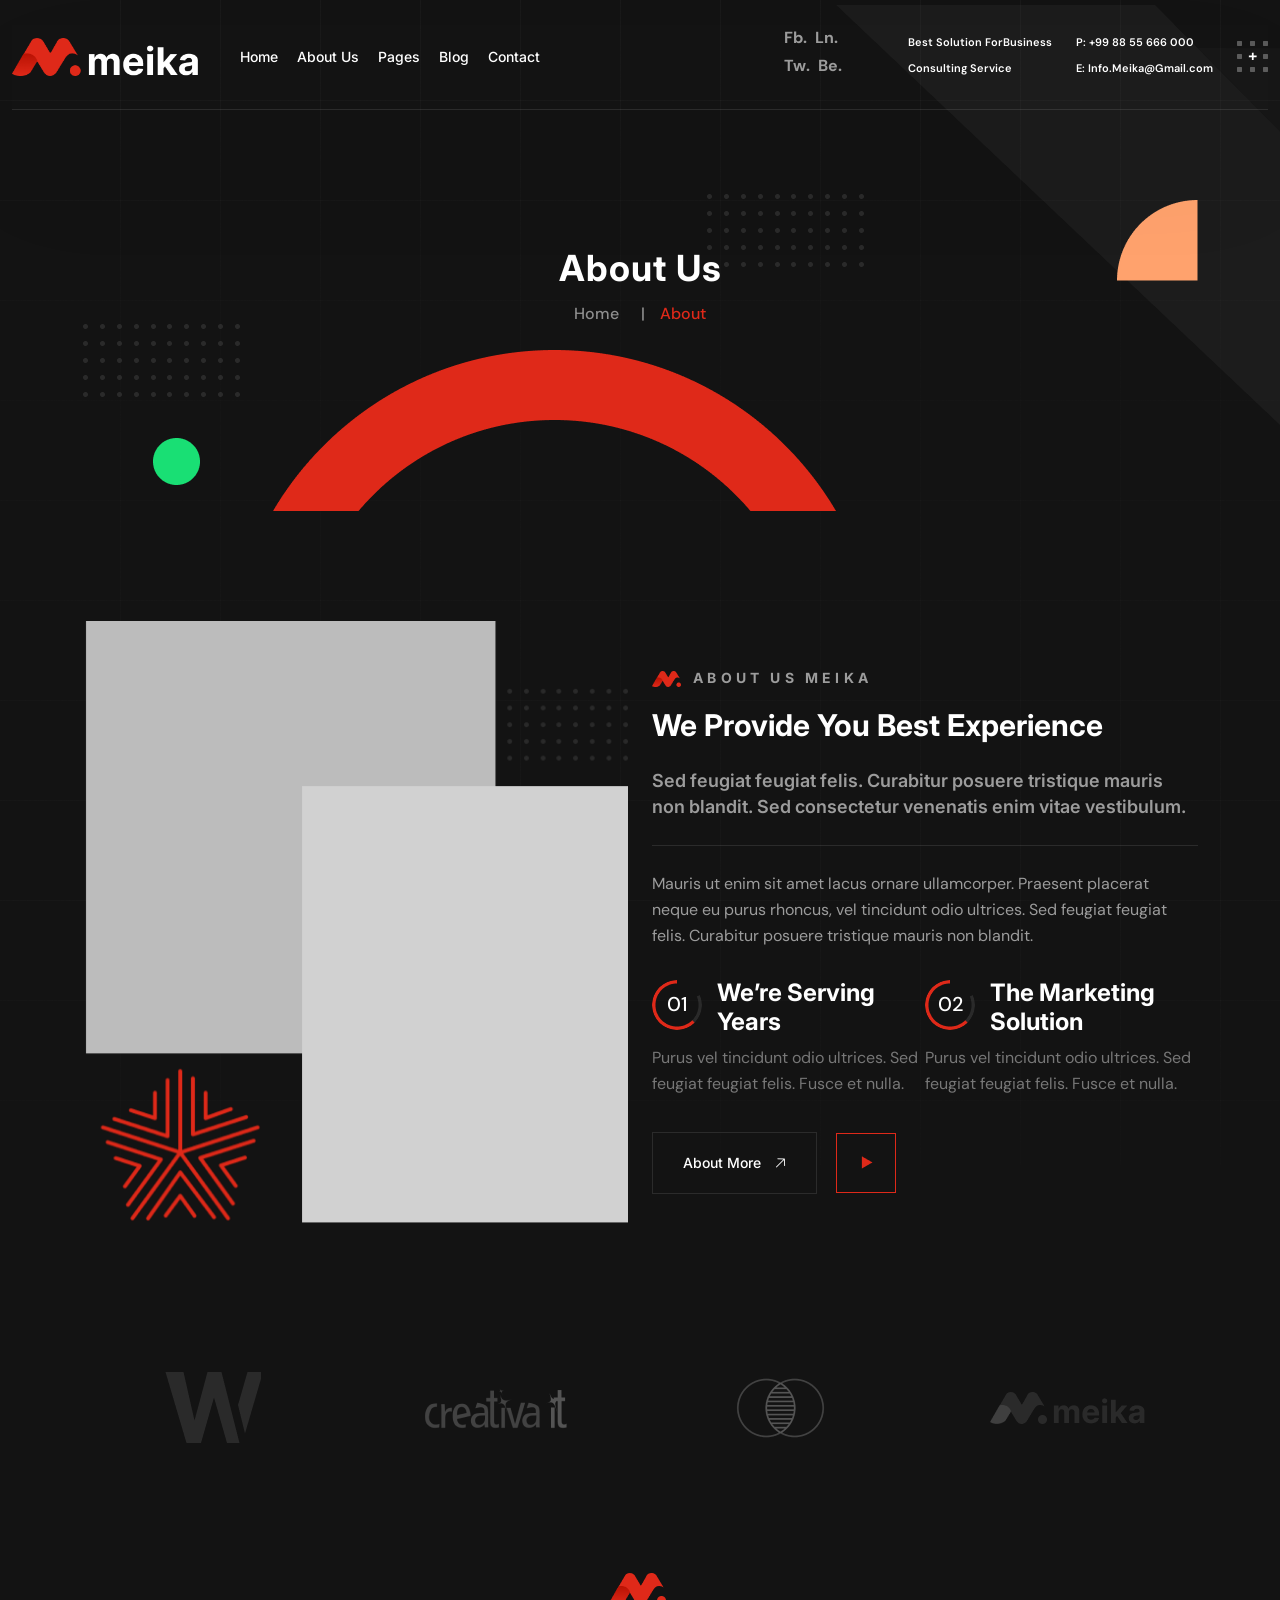
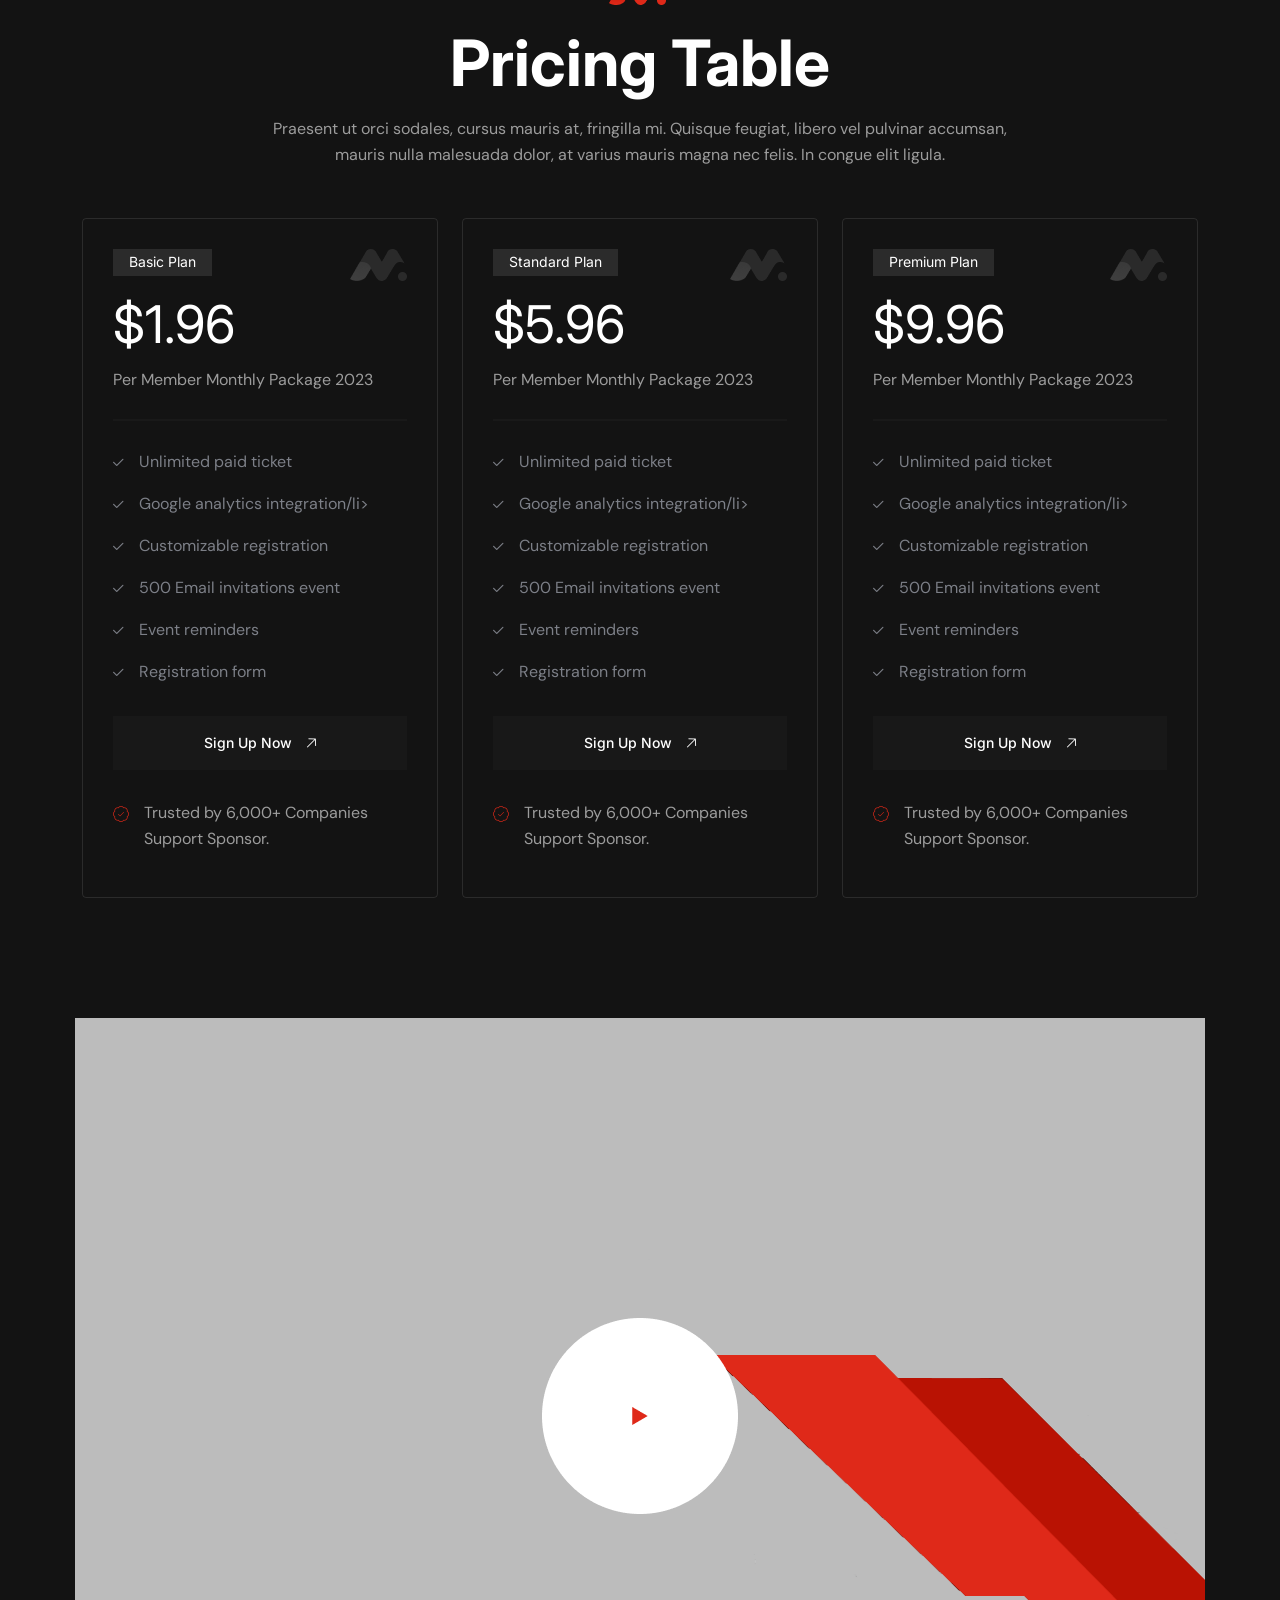
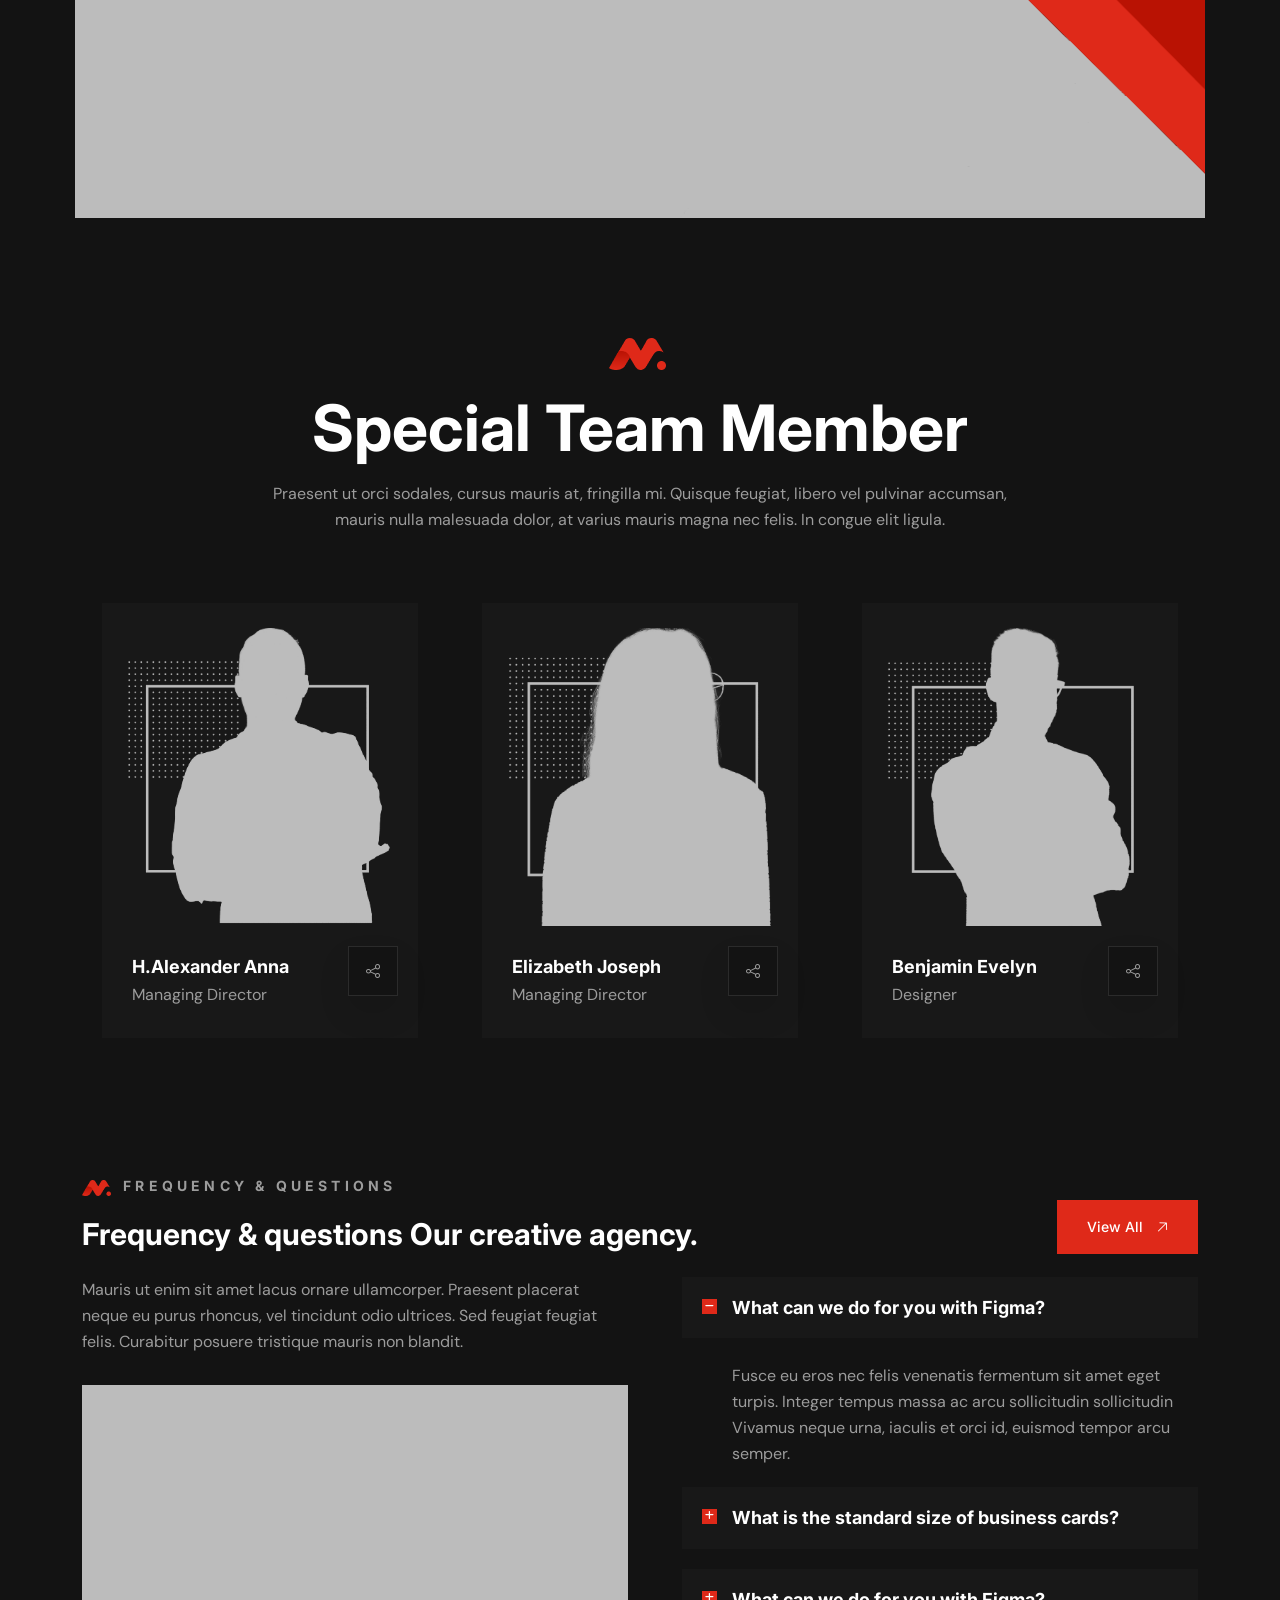
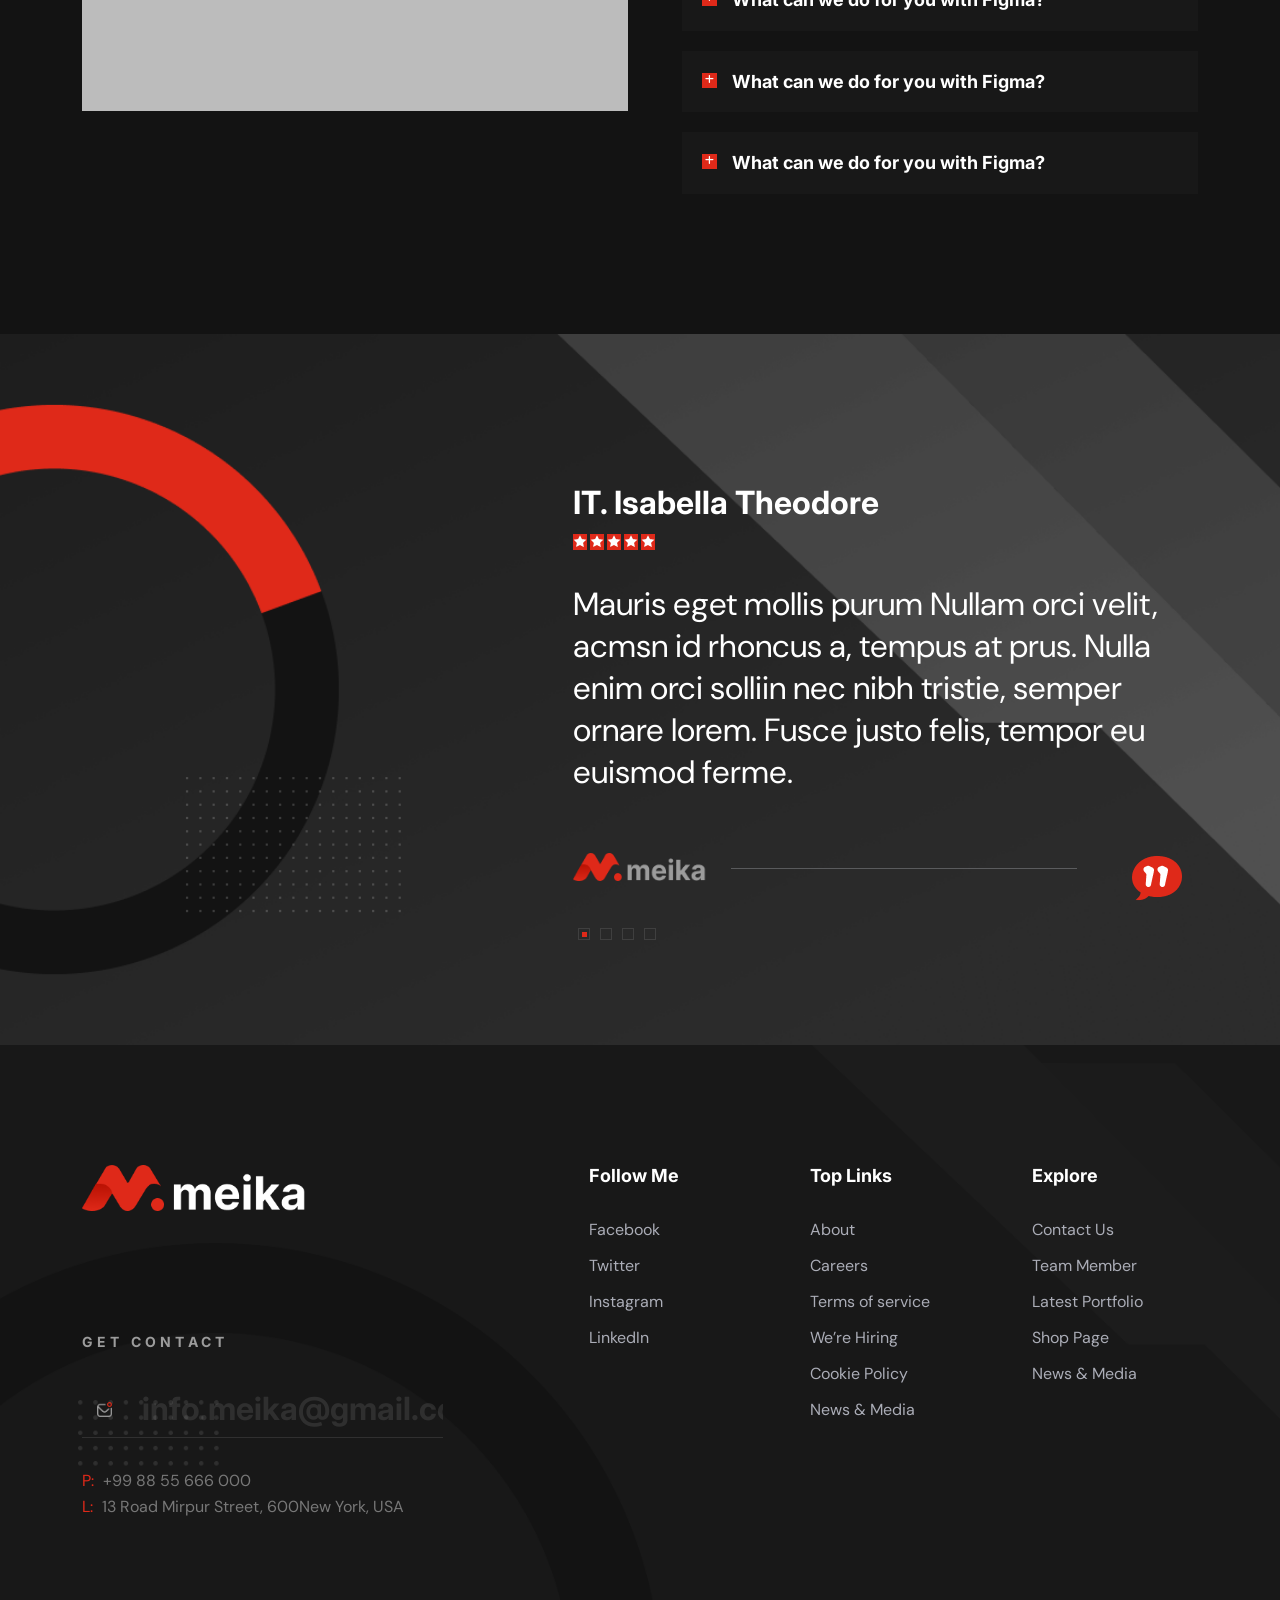
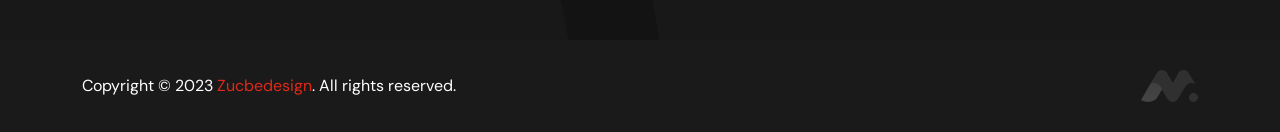
==== about.html @ 5051c444 "first commit" ====
<!doctype html>
<html class="no-js" lang="zxx">
    <head>
        <meta charset="utf-8">
        <meta http-equiv="x-ua-compatible" content="ie=edge">
        <title>Meika - Creative Agency HTML Template </title>
        <meta name="description" content="">
        <meta name="viewport" content="width=device-width, initial-scale=1">
		<link rel="shortcut icon" type="image/x-icon" href="img/favicon.ico">
        <!-- Place favicon.ico in the root directory -->

		<!-- CSS here -->
        <link rel="stylesheet" href="css/bootstrap.min.css">
        <link rel="stylesheet" href="css/animate.min.css">
        <link rel="stylesheet" href="css/magnific-popup.css">
        <link rel="stylesheet" href="fontawesome/css/all.min.css">
        
        <link rel="stylesheet" href="css/dripicons.css">
        <link rel="stylesheet" href="css/slick.css">
        <link rel="stylesheet" href="css/meanmenu.css">
        <link rel="stylesheet" href="css/default.css">
        <link rel="stylesheet" href="css/style.css">
        <link rel="stylesheet" href="css/responsive.css">
    </head>
    <body class="dark">
       <!-- header -->
        <header class="header-area header">  
			  <div id="header-sticky" class="menu-area pl-100 pr-100">
                <div class="container-fluid">
                    <div class="second-menu">
                        <div class="row align-items-center">
                             <div class="col-xl-2 col-lg-2">
                                <div class="logo">
                                    <a href="index.html"><img src="img/logo/logo.png" alt="logo"></a>
                                </div>
                            </div>
                           <div class="col-xl-4 col-lg-4 col-md-6">
                              
                                <div class="main-menu">
                                    <nav id="mobile-menu">
                                          <ul>
                                            <li class="has-sub">
                                                <a href="index.html">Home</a>
                                                <ul>													
													<li><a href="index.html">Home Page 01</a></li>
													<li><a href="index-2.html">Home Page 02</a></li>													
													<li><a href="index-3.html">Home Page 03</a></li>													
												</ul>
                                            </li>
                                            <li><a href="about.html">About Us</a></li>   
                                            <li class="has-sub"><a href="#">Pages</a>
												<ul>     
                                                    <li><a href="service.html">Services</a></li>
                                                    <li> <a href="single-service.html">Services Details</a></li>
                                                     <li><a href="projects.html">Project</a></li>
                                                    <li><a href="team.html">Our Team</a></li>
                                                    <li><a href="team-single.html">Team Details</a></li>  
                                                    <li><a href="pricing.html">Pricing</a></li>
                                                      <li><a href="faq.html">Faq</a></li>
                                                    <li><a href="shop.html">Shop</a></li>
                                                    <li><a href="shop-details.html">Shop Details</a></li>                                                   
                                                  </ul>
											</li>
                                            <li class="has-sub"> 
                                                <a href="blog.html">Blog</a>
                                                <ul>
                                                    <li><a href="blog.html">Blog</a></li>
                                                    <li><a href="blog-details.html">Blog Details</a></li>
                                                </ul>
                                            </li>


                                            <li><a href="contact.html">Contact</a></li>                                               
                                        </ul>
                                    </nav>
                                </div>
                            </div>   
                             <div class="col-xl-6 col-lg-6 text-right d-none d-lg-block text-right text-xl-right">
                                 <div class="header-cta">
                                    <ul>
                                       <li>
                                          <div class="call-box">
                                              <div class="sc">
                                                 <a href="#">Fb.</a>
                                                 <a href="#">Ln.</a><br>
                                                 <a href="#">Tw.</a>
                                                 <a href="#">Be.</a>
                                              </div>                                            
                                          </div>
                                       </li>
                                       <li>
                                          <div class="call-box">                                            
                                             <div class="text">
                                               Best Solution ForBusiness<br> Consulting Service                           
                                             </div>
                                          </div>
                                       </li>
                                        <li>
                                          <div class="call-box">                                            
                                             <div class="text">
                                             P: +99 88 55 666 000<br> E: Info.Meika@Gmail.com             
                                             </div>
                                          </div>
                                       </li>
                                        <li>
                                            <div class="call-box">                          
                                            <a href="#" class="menu-tigger"><img src="img/bg/toggle-menu.png" alt="logo"></a>
                                            </div>
                                        </li>
                                      
                                    </ul>
                                 </div>                              
                            </div>
                            
                                <div class="col-12">
                                    <div class="mobile-menu"></div>
                                </div>
                        </div>                   
                        </div>                   
                </div>
            </div>
        </header>
        <!-- header-end -->
       <!-- offcanvas-area -->
          <div class="offcanvas-menu">
             <span class="menu-close"><i class="fas fa-times"></i></span>
             <form role="search" method="get" id="searchform"   class="searchform" action="http://wordpress.zcube.in/xconsulta/">
                <input type="text" name="s" id="search" placeholder="Search"/>
                <button><i class="fa fa-search"></i></button>
             </form>
             <div id="cssmenu3" class="menu-one-page-menu-container">
                <ul  class="menu">
                   <li class="menu-item menu-item-type-custom menu-item-object-custom"><a href="index.html">Home</a></li>
                   <li class="menu-item menu-item-type-custom menu-item-object-custom"><a href="about.html">About Us</a></li>
                   <li class="menu-item menu-item-type-custom menu-item-object-custom"><a href="courses.html">Courses</a></li>
                   <li class="menu-item menu-item-type-custom menu-item-object-custom"><a href="pricing.html">Pricing </a></li>
                   <li class="menu-item menu-item-type-custom menu-item-object-custom"><a href="team.html">Teacher</a></li>
                   <li class="menu-item menu-item-type-custom menu-item-object-custom"><a href="projects.html">Gallery</a></li>
                   <li class="menu-item menu-item-type-custom menu-item-object-custom"><a href="blog.html">Blog</a></li>
                   <li class="menu-item menu-item-type-custom menu-item-object-custom"><a href="contact.html">Contact</a></li>
                </ul>
             </div>
             <div id="cssmenu2" class="menu-one-page-menu-container">
                <ul id="menu-one-page-menu-12" class="menu">
                   <li class="menu-item menu-item-type-custom menu-item-object-custom"><a href="#home"><span>+8 12 3456897</span></a></li>
                   <li class="menu-item menu-item-type-custom menu-item-object-custom"><a href="#howitwork"><span>info@example.com</span></a></li>
                </ul>
             </div>
          </div>
          <div class="offcanvas-overly"></div>
          <!-- offcanvas-end -->
      
        <!-- main-area -->
        <main>
            
            <!-- breadcrumb-area -->
            <section class="breadcrumb-area d-flex align-items-center" style="background-image:url(img/bg/bdrc-bg.png);">                 
                <div class="container">
                    <div class="row align-items-center">
                        <div class="col-xl-12 col-lg-12">
                            <div class="breadcrumb-wrap text-center">
                                <div class="breadcrumb-title">
                                    <h2>About Us</h2>    
                                    <div class="breadcrumb-wrap">
                              
                                <nav aria-label="breadcrumb">
                                    <ol class="breadcrumb">
                                        <li class="breadcrumb-item"><a href="index.html">Home</a></li>
                                        <li class="breadcrumb-item active" aria-current="page">About</li>
                                    </ol>
                                </nav>
                            </div>
                                </div>
                            </div>
                        </div>
                        
                    </div>
                </div>
            </section>
            <!-- breadcrumb-area-end -->
             <!-- about-area -->
            <section id="about" class="about-area about-p pt-120 pb-120 p-relative fix">
                <div class="container">
                    <div class="row justify-content-center align-items-center">
                        <div class="col-lg-6 col-md-12 col-sm-12">
                            <div class="s-about-img p-relative  wow fadeInLeft animated" data-animation="fadeInLeft" data-delay=".4s">
                                <img src="img/features/about_img_02.png" alt="img">                               
                            </div>
                          
                        </div>
                        <div class="col-lg-6 col-md-12 col-sm-12">
                            <div class="about-content s-about-content wow fadeInRight  animated" data-animation="fadeInRight" data-delay=".4s">
                                <div class="about-title second-title pb-25">  
                                    <h5><span class="line"> <img src="img/features/sublogo.png" alt="circle_right"></span> About Us Meika</h5>
                                    <h2>We Provide You Best Experience</h2>                                   
                                </div>
                                    <p class="pline">Sed feugiat feugiat felis. Curabitur posuere tristique mauris non blandit. Sed consectetur venenatis enim vitae vestibulum.</p>
                                    <p>Mauris ut enim sit amet lacus ornare ullamcorper. Praesent placerat neque eu purus rhoncus, vel tincidunt odio ultrices. Sed feugiat feugiat felis. Curabitur posuere tristique mauris non blandit.</p>
                                   <div class="about-content2">
                                    <div class="row">
                                    <div class="col-md-12">
                                     <ul class="green2">                                              
                                        <li>
                                            <div class="abcontent">
                                                <div class="ano"><span>01</span></div> 
                                            <div class="text"><h3>We’re Serving <br>Years</h3> </div>
                                            </div>
                                            <p>Purus vel tincidunt odio ultrices. Sed feugiat feugiat felis. Fusce et nulla.</p>
                                         </li>
                                        <li>
                                            <div class="abcontent">
                                                <div class="ano"><span>02</span></div> 
                                                <div class="text"><h3>The Marketing <br>Solution</h3></div>
                                            </div>
                                              <p>Purus vel tincidunt odio ultrices. Sed feugiat feugiat felis. Fusce et nulla.</p>
                                         </li>                                                
                                     </ul>
                                    </div>
                                    </div>
                                </div>
                                    <div class="row align-items-center mt-20">
                                    <div class="col-lg-12"> 
                                        <div class="slider-btn">                                          
                                            <a href="#" class="btn ss-btn mr-15" data-animation="fadeInRight" data-delay=".8s">About More <i class="fa-sharp fa-light fa-arrow-up"></i></a>	
                                            <a href="#"  data-animation="fadeInRight" data-delay=".8s"><img src="img/features/fplay.png" alt="img"></a>	
                                        </div>
                                    </div>    
  
                                </div>
                                
                                   
                            </div>
                        </div>
                    </div>
                </div>
            </section>
            <!-- about-area-end -->           
               <!-- brand-area -->
                <div class="brand-area pb-120 wow fadeInDown animated" data-animation="fadeInDown" data-delay=".4s">
                    <div class="container">
                        <div class="row brand-active">
                            <div class="col-xl-2">
                                <div class="single-brand">
                                    <img src="img/brand/b-logo1.png" alt="img">
                                </div>
                            </div>
                            <div class="col-xl-2">
                                <div class="single-brand">
                                     <img src="img/brand/b-logo2.png" alt="img">
                                </div>
                            </div>
                            <div class="col-xl-2">
                                <div class="single-brand">
                                     <img src="img/brand/b-logo3.png" alt="img">
                                </div>
                            </div>
                            <div class="col-xl-2">
                                <div class="single-brand">
                                      <img src="img/brand/b-logo4.png" alt="img">
                                </div>
                            </div>
                            <div class="col-xl-2">
                                <div class="single-brand">
                                     <img src="img/brand/b-logo5.png" alt="img">
                                </div>
                            </div>
                            <div class="col-xl-2">
                                <div class="single-brand">
                                     <img src="img/brand/b-logo6.png" alt="img">
                                </div>
                            </div>
                            <div class="col-xl-2">
                                <div class="single-brand">
                                     <img src="img/brand/b-logo3.png" alt="img">
                                </div>
                            </div>
                        </div>
                    </div>
                </div>
                <!-- brand-area-end -->        
              <!-- pricing-area -->
            <section id="pricing" class="pricing-area pb-60 fix p-relative">
                <div class="container"> 
                        <div class="row justify-content-center align-items-center">
                            <div class="col-lg-8 col-md-9">
                                <div class="section-title p-relative text-center mb-50 wow fadeInLeft  animated" data-animation="fadeInLeft" data-delay=".4s">
                                 <h5><span class="line"> <img src="img/bg/sub-text-logo.png" alt="circle_right"></span></h5>
                                <h2>
                                  Pricing Table
                                </h2>
                                <p>Praesent ut orci sodales, cursus mauris at, fringilla mi. Quisque feugiat, libero vel pulvinar accumsan, mauris nulla malesuada dolor, at varius mauris magna nec felis. In congue elit ligula.</p>
                            </div>
                            </div>
                           
                        </div>
                   <div class="row">
                        
                        <div class="col-lg-4 col-md-6">
                          <div class="pricing-box pricing-box2 mb-60">
                                    <div class="pricing-head">  
                                        <div class="month"><img src="img/bg/cp-logo.png" alt="circle_right"></div>
                                        <h3> Basic Plan </h3>                                       
                                        <div class="price-count">
                                            <h2>$1.96</h2>
                                        </div> 
                                         <p>Per Member Monthly Package 2023</p>
                                        <hr>
                                    </div>

                                    <div class="pricing-body mt-20 mb-30 text-left">
                                       <ul>

                                           <li>Unlimited paid ticket</li>
                                            <li>Google analytics integration/li>
                                            <li>Customizable registration</li>
                                            <li>500 Email invitations event</li>
                                            <li>Event reminders</li>
                                            <li>Registration form</li>
                                        </ul>
                                    </div>      
                                     

                                    <div class="pricing-btn mb-30">
                                       <a href="contact.html" class="btn ss-btn">Sign Up Now <i class="fa-sharp fa-light fa-arrow-up"></i></a>                                       
                                    </div>
                                     <div class="price-ntext">
                                         <i class="fa-thin fa-badge-check"></i> 
                                         <p>Trusted by 6,000+ Companies Support Sponsor.</p>
                                    </div>
                                </div>
                        </div>
                         <div class="col-lg-4 col-md-6">
                          <div class="pricing-box pricing-box2 mb-60">
                                    <div class="pricing-head">  
                                        <div class="month"><img src="img/bg/cp-logo.png" alt="circle_right"></div>
                                       <h3>Standard Plan</h3>                                       
                                        <div class="price-count">
                                            <h2>$5.96</h2>
                                        </div> 
                                         <p>Per Member Monthly Package 2023</p>
                                        <hr>
                                    </div>

                                    <div class="pricing-body mt-20 mb-30 text-left">
                                       <ul>

                                           <li>Unlimited paid ticket</li>
                                            <li>Google analytics integration/li>
                                            <li>Customizable registration</li>
                                            <li>500 Email invitations event</li>
                                            <li>Event reminders</li>
                                            <li>Registration form</li>
                                        </ul>
                                    </div>      
                                     

                                    <div class="pricing-btn mb-30">
                                       <a href="contact.html" class="btn ss-btn">Sign Up Now <i class="fa-sharp fa-light fa-arrow-up"></i></a>                                       
                                    </div>
                                     <div class="price-ntext">
                                         <i class="fa-thin fa-badge-check"></i> 
                                         <p>Trusted by 6,000+ Companies Support Sponsor.</p>
                                    </div>
                                </div>
                        </div>
                          <div class="col-lg-4 col-md-6">
                          <div class="pricing-box pricing-box2 mb-60">
                                    <div class="pricing-head">  
                                        <div class="month"><img src="img/bg/cp-logo.png" alt="circle_right"></div>
                                        <h3>Premium Plan</h3>                                       
                                        <div class="price-count">
                                            <h2>$9.96</h2>
                                        </div> 
                                         <p>Per Member Monthly Package 2023</p>
                                        <hr>
                                    </div>

                                    <div class="pricing-body mt-20 mb-30 text-left">
                                       <ul>

                                           <li>Unlimited paid ticket</li>
                                            <li>Google analytics integration/li>
                                            <li>Customizable registration</li>
                                            <li>500 Email invitations event</li>
                                            <li>Event reminders</li>
                                            <li>Registration form</li>
                                        </ul>
                                    </div>      
                                     

                                    <div class="pricing-btn mb-30">
                                       <a href="contact.html" class="btn ss-btn">Sign Up Now <i class="fa-sharp fa-light fa-arrow-up"></i></a>                                       
                                    </div>
                                     <div class="price-ntext">
                                         <i class="fa-thin fa-badge-check"></i> 
                                         <p>Trusted by 6,000+ Companies Support Sponsor.</p>
                                    </div>
                                </div>
                        </div>
                    </div>
                </div>
            </section>
            <!-- pricing-area-end -->    
             <!-- video-area -->
            <section id="video" class="video-area p-relative pb-120">
                <div class="container-fluid">
                     <div class="row">
                        <div class="col-12">
                            <div class="s-video-wrap" style="background-image:url(img/bg/video-img2.png)">
                                <div class="s-video-content text-center">                                   
                                   <h6><a href="https://www.youtube.com/watch?v=7e90gBu4pas" class="popup-video mb-50"><img src="img/bg/play-button2.png" alt="circle_right"></a></h6> 
                                   
                                </div>
                            </div>
                        </div>
                       
                    </div>
                </div>
            </section>
            <!-- video-area-end -->
             <!-- team-area -->
            <section id="team" class="team-area fix p-relative pb-90">  
                <div class="container">  
                    
                   <div class="row justify-content-center align-items-center">
                            <div class="col-lg-8 col-md-9">
                                <div class="section-title p-relative text-center mb-50 wow fadeInUp  animated" data-animation="fadeInUp" data-delay=".4s">
                                 <h5><span class="line"> <img src="img/bg/sub-text-logo.png" alt="circle_right"></span></h5>
                                <h2>
                                  Special Team Member
                                </h2>
                                <p>Praesent ut orci sodales, cursus mauris at, fringilla mi. Quisque feugiat, libero vel pulvinar accumsan, mauris nulla malesuada dolor, at varius mauris magna nec felis. In congue elit ligula.</p>
                            </div>
                            </div>
                           
                        </div>
                   <div class="row">                   
                        <div class="col-xl-4 col-lg-4 col-md-6">
                            <div class="single-team mb-30" >
                                <div class="team-thumb">
                                    <div class="brd2">
                                         <img src="img/team/team09.png" alt="img">                                        
                                    </div>
                                     <div class="team-info">                                         
                                        <h4><a href="team-single.html">H.Alexander Anna</a></h4>
                                         <p>Managing Director</p>
                                            <div class="team-social">
                                                 <a href="#" class="share-alt"><i class="fal fa-share-alt"></i></a>
                                                <ul>
                                                    
                                                    <li><a href="#"><i class="fa-brands fa-pinterest-p"></i></a></li>
                                                    <li><a href="#"><i class="fab fa-instagram"></i></a></li>
                                                    <li> <a href="#"><i class="fab fa-twitter"></i></a></li>    
                                                    <li><a href="#"><i class="fab fa-facebook-f"></i></a></li> 
                                                </ul>       
                                            </div>
                                    </div>
                                </div>
                            </div>
                        </div>
                       <div class="col-xl-4 col-lg-4 col-md-6">
                            <div class="single-team mb-30" >
                                <div class="team-thumb">
                                    <div class="brd2">
                                        <img src="img/team/team10.png" alt="img">                                        
                                    </div> 
                                    <div class="team-info">                                         
                                        <h4><a href="team-single.html">Elizabeth Joseph</a></h4>
                                         <p>Managing Director</p>
                                            <div class="team-social">
                                                 <a href="#" class="share-alt"><i class="fal fa-share-alt"></i></a>
                                                <ul>
                                                    
                                                    <li><a href="#"><i class="fa-brands fa-pinterest-p"></i></a></li>
                                                    <li><a href="#"><i class="fab fa-instagram"></i></a></li>
                                                    <li> <a href="#"><i class="fab fa-twitter"></i></a></li>    
                                                    <li><a href="#"><i class="fab fa-facebook-f"></i></a></li> 
                                                </ul>       
                                            </div>
                                    </div>
                                </div>
                            </div>
                        </div>
                      <div class="col-xl-4 col-lg-4 col-md-6">
                            <div class="single-team mb-30" >
                                <div class="team-thumb">
                                    <div class="brd2">
                                        <img src="img/team/team11.png" alt="img">                                        
                                    </div>
                                    <div class="team-info">                                         
                                        <h4><a href="team-single.html">Benjamin Evelyn</a></h4>
                                        <p>Designer</p>
                                        <div class="team-social">
                                                 <a href="#" class="share-alt"><i class="fal fa-share-alt"></i></a>
                                                <ul>
                                                    
                                                    <li><a href="#"><i class="fa-brands fa-pinterest-p"></i></a></li>
                                                    <li><a href="#"><i class="fab fa-instagram"></i></a></li>
                                                    <li> <a href="#"><i class="fab fa-twitter"></i></a></li>    
                                                    <li><a href="#"><i class="fab fa-facebook-f"></i></a></li> 
                                                </ul>       
                                            </div>
                                    </div>
                                </div>
                            </div>
                        </div>
                       
                    </div>
                   
                </div>
            </section>
            <!-- team-area-end --> 
             <!-- faq-area -->
            <section class="event event03 pb-120 p-relative fix">
                <div class="container">
                    <div class="row justify-content-center align-items-center">
                            <div class="col-lg-8 col-md-9">
                              <div class="about-title second-title pb-25">  
                                    <h5><span class="line"> <img src="img/features/sublogo.png" alt="circle_right"></span> Frequency & questions</h5>
                                    <h2>Frequency & questions Our creative agency.</h2>                                   
                                </div> 
                            </div>
                            <div class="col-lg-4 col-md-4 text-right">
                                <a href="about.html" class="btn ss-btn smoth-scroll">View All <i class="fa-sharp fa-light fa-arrow-up"></i></a>
                          </div>
                        </div>
                    <div class="row">
                        <div class="col-lg-6 col-md-6  wow fadeInUp animated" data-animation="fadeInUp" data-delay=".4s">
                            <p class="mb-30">Mauris ut enim sit amet lacus ornare ullamcorper. Praesent placerat neque eu purus rhoncus, vel tincidunt odio ultrices. Sed feugiat feugiat felis. Curabitur posuere tristique mauris non blandit.</p>
                            <img src="img/bg/faq-img.png" alt="circle_right">
                        </div>
                        <div class="col-lg-6 col-md-6  wow fadeInUp animated" data-animation="fadeInUp" data-delay=".4s">
                           <div class="faq-wrap pl-30 wow fadeInUp animated" data-animation="fadeInUp" data-delay=".4s">
                                <div class="accordion" id="accordionExample">
                                    <div class="card">
                                        <div class="card-header" id="headingThree">
                                            <h2 class="mb-0">
                                                <button class="faq-btn" type="button" data-bs-toggle="collapse"
                                                    data-bs-target="#collapseThree"  >
                                                  What can we do for you with Figma?
                                                </button>
                                            </h2>
                                        </div>
                                        <div id="collapseThree" class="collapse show"
                                            data-bs-parent="#accordionExample">
                                            <div class="card-body">
                                               Fusce eu eros nec felis venenatis fermentum sit amet eget turpis. Integer tempus massa ac arcu sollicitudin sollicitudin Vivamus neque urna, iaculis et orci id, euismod tempor arcu semper.
                                            </div>
                                        </div>
                                    </div>
                                    <div class="card">
                                        <div class="card-header" id="headingOne">
                                            <h2 class="mb-0">
                                                <button class="faq-btn collapsed" type="button" data-bs-toggle="collapse"
                                                    data-bs-target="#collapseOne"  >
                                                  What is the standard size of business cards?
                                                </button>
                                            </h2>
                                        </div>
                                        <div id="collapseOne" class="collapse" data-bs-parent="#accordionExample">
                                            <div class="card-body">
                                               Fusce eu eros nec felis venenatis fermentum sit amet eget turpis. Integer tempus massa ac arcu sollicitudin sollicitudin Vivamus neque urna, iaculis et orci id, euismod tempor arcu semper.
                                            </div>
                                        </div>
                                    </div>
                                    <div class="card">
                                        <div class="card-header" id="headingTwo">
                                            <h2 class="mb-0">
                                                <button class="faq-btn collapsed" type="button" data-bs-toggle="collapse"
                                                    data-bs-target="#collapseTwo"  >
                                                 What can we do for you with Figma?
                                                </button>
                                            </h2>
                                        </div>
                                        <div id="collapseTwo" class="collapse" data-bs-parent="#accordionExample">
                                            <div class="card-body">
                                              Our community is being called to reimagine the future. As the only university where a renowned design school comes together with premier colleges, we are making learning more relevant and transformational. We are enriched by the wide range.
                                            </div>
                                        </div>
                                    </div>   
                                    <div class="card">
                                        <div class="card-header" id="headingFour">
                                            <h2 class="mb-0">
                                                <button class="faq-btn collapsed" type="button" data-bs-toggle="collapse"
                                                    data-bs-target="#collapseFour"  >
                                               What can we do for you with Figma?
                                                </button>
                                            </h2>
                                        </div>
                                        <div id="collapseFour" class="collapse" data-bs-parent="#accordionExample">
                                            <div class="card-body">
                                                Fusce eu eros nec felis venenatis fermentum sit amet eget turpis. Integer tempus massa ac arcu sollicitudin sollicitudin Vivamus neque urna, iaculis et orci id, euismod tempor arcu semper.
                                            </div>
                                        </div>
                                    </div>
                                    <div class="card">
                                        <div class="card-header" id="headingFive">
                                            <h2 class="mb-0">
                                                <button class="faq-btn collapsed" type="button" data-bs-toggle="collapse"
                                                    data-bs-target="#collapseFive"  >
                                                What can we do for you with Figma?
                                                </button>
                                            </h2>
                                        </div>
                                        <div id="collapseFive" class="collapse" data-bs-parent="#accordionExample">
                                            <div class="card-body">
                                               Fusce eu eros nec felis venenatis fermentum sit amet eget turpis. Integer tempus massa ac arcu sollicitudin sollicitudin Vivamus neque urna, iaculis et orci id, euismod tempor arcu semper.
                                            </div>
                                        </div>
                                    </div>
                                </div>
                            </div>  
                        </div>           
                    </div>
                </div>
            </section>
           <!-- faq-area -->
             <!-- testimonial-area -->
            <section id="testimonial" class="testimonial-area pt-120 pb-90 p-relative fix" style="background-image:url(img/testimonial/testimonials-bg.png); background-repeat: no-repeat; background-position: center center; background-size:cover;">
                <div class="container">
    
                    <div class="row">    
                         <div class="col-lg-5">
                        </div>
                        <div class="col-lg-7">
                            <div class="testimonial-active2">
                                <div class="single-testimonial">
                                    <div class="testi-author">                                      
                                        <div class="ta-info">
                                          <h6>IT. Isabella Theodore</h6>
                                            <div class="review-icon">
                                                <img src="img/testimonial/review-icon.png" alt="img">
                                             </div>
                                        </div>
                                    </div>                                   
                                    <p>Mauris eget mollis purum Nullam orci velit, acmsn id rhoncus a, tempus at prus. Nulla enim orci solliin nec nibh tristie, semper ornare lorem. Fusce justo felis, tempor eu euismod ferme.</p>
                                    <div class="row">
                                        <div class="col-lg-3">
                                              <div class="t-logo"><img src="img/testimonial/t-logo.png" alt="img"></div>
                                        </div>
                                        <div class="col-lg-7">
                                            <hr>
                                        </div>
                                        <div class="col-lg-2 text-right">                                            
                                                <img src="img/testimonial/qt-icon.png" alt="img">                                           
                                        </div>
                                    </div>   
                                </div>
                                <div class="single-testimonial">
                                    <div class="testi-author">                                       
                                        <div class="ta-info">
                                          <h6>IT. Isabella Theodore</h6>
                                            <div class="review-icon">
                                                <img src="img/testimonial/review-icon.png" alt="img">
                                             </div>
                                        </div>
                                    </div>                                   
                                     <p>Mauris eget mollis purum Nullam orci velit, acmsn id rhoncus a, tempus at prus. Nulla enim orci solliin nec nibh tristie, semper ornare lorem. Fusce justo felis, tempor eu euismod ferme.</p>
                                    <div class="row">
                                        <div class="col-lg-3">
                                              <div class="t-logo"><img src="img/testimonial/t-logo2.png" alt="img"></div>
                                        </div>
                                        <div class="col-lg-7">
                                            <hr>
                                        </div>
                                        <div class="col-lg-2 text-right">                                            
                                                <img src="img/testimonial/qt-icon.png" alt="img">                                           
                                        </div>
                                    </div>   
                                </div>
                                 <div class="single-testimonial">
                                    <div class="testi-author">                                      
                                        <div class="ta-info">
                                          <h6>IT. Isabella Theodore</h6>
                                            <div class="review-icon">
                                                <img src="img/testimonial/review-icon.png" alt="img">
                                             </div>
                                        </div>
                                    </div>                                   
                                     <p>Mauris eget mollis purum Nullam orci velit, acmsn id rhoncus a, tempus at prus. Nulla enim orci solliin nec nibh tristie, semper ornare lorem. Fusce justo felis, tempor eu euismod ferme.</p>
                                    <div class="row">
                                        <div class="col-lg-3">
                                              <div class="t-logo"><img src="img/testimonial/t-logo.png" alt="img"></div>
                                        </div>
                                        <div class="col-lg-7">
                                            <hr>
                                        </div>
                                        <div class="col-lg-2 text-right">                                            
                                                <img src="img/testimonial/qt-icon.png" alt="img">                                           
                                        </div>
                                    </div>   
                                </div>
                                <div class="single-testimonial">
                                    <div class="testi-author">                                      
                                        <div class="ta-info">
                                          <h6>IT. Isabella Theodore</h6>
                                            <div class="review-icon">
                                                <img src="img/testimonial/review-icon.png" alt="img">
                                             </div>
                                        </div>
                                    </div>                                   
                                     <p>Mauris eget mollis purum Nullam orci velit, acmsn id rhoncus a, tempus at prus. Nulla enim orci solliin nec nibh tristie, semper ornare lorem. Fusce justo felis, tempor eu euismod ferme.</p>
                                    <div class="row">
                                        <div class="col-lg-3">
                                              <div class="t-logo"><img src="img/testimonial/t-logo2.png" alt="img"></div>
                                        </div>
                                        <div class="col-lg-7">
                                            <hr>
                                        </div>
                                        <div class="col-lg-2 text-right">                                            
                                                <img src="img/testimonial/qt-icon.png" alt="img">                                           
                                        </div>
                                    </div>   
                                </div>
                            </div>
                        </div>
                       
                    </div>
                </div>
            </section>
            <!-- testimonial-area-end -->
       
        </main>
        <!-- main-area-end -->
          <!-- footer -->
        <footer class="footer-bg footer-p">
            <div class="footer-top pt-120 pb-90  p-relative" style="background-color: #161616;background-image:url(img/bg/footer_bg.png); background-repeat: no-repeat; background-size: cover;">               
                <div class="container">
                    <div class="row justify-content-between">
                        
                          <div class="col-xl-5 col-lg-5 col-sm-6">
                            <div class="footer-widget mb-30">
                                <div class="f-widget-title mb-100">
                                   <img src="img/logo/logo.png" alt="img">
                                </div>
                                 <div class="footer-subricbe p-relative" data-animation="fadeInDown" data-delay=".4s" >
                                     <h6>Get Contact</h6>
                                    <form action="news-mail.php" method="post" class="contact-form ">
                                    <button class="btn"><img src="img/bg/sbtn-icon.png" alt="img"></button>
                                     <input type="text" id="email2" name="email2"  class="header-input" placeholder="Info.meika@gmail.com" required>
                                    
                                    </form>
                                </div>
                                <div class="info">
                                    <ul>
                                        <li><span class="red">P:</span> +99 88 55 666 000</li>
                                        <li><span class="red">L:</span> 13 Road Mirpur Street, 600New York, USA</li>
                                    </ul>
                                </div>
                            </div>
                        </div>
						<div class="col-xl-2 col-lg-2 col-sm-6">
                            <div class="footer-widget mb-30">
                                <div class="f-widget-title">
                                    <h2>Follow Me</h2>
                                </div>
                                <div class="footer-link">
                                    <ul>                                        
                                        <li><a href="#">Facebook</a></li>
                                        <li><a href="#">Twitter</a></li>
                                        <li><a href="#">Instagram</a></li>
                                        <li><a href="#">LinkedIn</a></li>
                                    </ul>
                                </div>
                            </div>
                        </div>
                        <div class="col-xl-2 col-lg-2 col-sm-6">
                            <div class="footer-widget mb-30">
                                <div class="f-widget-title">
                                    <h2>Top Links</h2>
                                </div>
                                <div class="footer-link">
                                    <ul>
                                        <li><a href="faq.html">About</a></li>
                                        <li><a href="#">Careers</a></li>
                                        <li><a href="#">Terms of service</a></li>
                                        <li><a href="#">We’re Hiring</a></li>
                                        <li><a href="#">Cookie Policy</a></li>
                                        <li><a href="#"> News & Media</a></li>
                                    </ul>
                                </div>
                            </div>
                        </div>  
                      <div class="col-xl-2 col-lg-2 col-sm-6">
                            <div class="footer-widget mb-30">
                                <div class="f-widget-title">
                                    <h2>Explore</h2>
                                </div>
                                <div class="footer-link">
                                    <ul>
                                        <li><a href="faq.html"> Contact Us</a></li>
                                        <li><a href="#">Team Member</a></li>
                                        <li><a href="#">Latest Portfolio</a></li>
                                        <li><a href="#">Shop Page</a></li>
                                        <li><a href="#">News & Media</a></li>
                                    </ul>
                                </div>
                            </div>
                        </div>  
                      
                      
                        
                    </div>
                </div>
             
            </div>
            
            <div class="copyright-wrap">              
                <div class="container">
                    <div class="row align-items-center">
                        <div class="col-lg-6">                         
                              Copyright © 2023 <a href="#">Zucbedesign</a>. All rights reserved.          
                        </div>
                          <div class="col-lg-6 text-right">      
                               <img src="img/bg/cp-logo.png" alt="img">
                        </div>
                        
                    </div>
                </div>
            </div>
        </footer>
        <!-- footer-end -->
		<!-- JS here -->
        <script src="js/vendor/modernizr-3.5.0.min.js"></script>
        <script src="js/vendor/jquery-3.6.0.min.js"></script>
        <script src="js/popper.min.js"></script>
        <script src="js/bootstrap.min.js"></script>
        <script src="js/slick.min.js"></script>
        <script src="js/ajax-form.js"></script>
        <script src="js/paroller.js"></script>
        <script src="js/wow.min.js"></script>
        <script src="js/js_isotope.pkgd.min.js"></script>
        <script src="js/imagesloaded.min.js"></script>
        <script src="js/parallax.min.js"></script>
        <script src="js/jquery.waypoints.min.js"></script>
        <script src="js/jquery.counterup.min.js"></script>
        <script src="js/jquery.scrollUp.min.js"></script>
        <script src="js/jquery.meanmenu.min.js"></script>
        <script src="js/parallax-scroll.js"></script>
        <script src="js/jquery.magnific-popup.min.js"></script>
        <script src="js/element-in-view.js"></script>
        <script src="js/main.js"></script>
    </body>
</html>
---- css/dripicons.css ----
@charset "UTF-8";

@font-face {
  font-family: "dripicons-v2";
  src:url("../fonts/dripicons-v2.eot");
  src:url("../fonts/dripicons-v2.eot?#iefix") format("embedded-opentype"),
    url("../fonts/dripicons-v2.woff") format("woff"),
    url("../fonts/dripicons-v2.ttf") format("truetype"),
    url("../fonts/dripicons-v2.svg#dripicons-v2") format("svg");
  font-weight: normal;
  font-style: normal;

}

[data-icon]:before {
  font-family: "dripicons-v2" !important;
  content: attr(data-icon);
  font-style: normal !important;
  font-weight: normal !important;
  font-variant: normal !important;
  text-transform: none !important;
  speak: none;
  line-height: 1;
  -webkit-font-smoothing: antialiased;
  -moz-osx-font-smoothing: grayscale;
}

[class^="dripicons-"]:before,
[class*=" dripicons-"]:before {
  font-family: "dripicons-v2" !important;
  font-style: normal !important;
  font-weight: normal !important;
  font-variant: normal !important;
  text-transform: none !important;
  speak: none;
  line-height: 1;
  -webkit-font-smoothing: antialiased;
  -moz-osx-font-smoothing: grayscale;
}

.dripicons-alarm:before {
  content: "\61";
}
.dripicons-align-center:before {
  content: "\62";
}
.dripicons-align-justify:before {
  content: "\63";
}
.dripicons-align-left:before {
  content: "\64";
}
.dripicons-align-right:before {
  content: "\65";
}
.dripicons-anchor:before {
  content: "\66";
}
.dripicons-archive:before {
  content: "\67";
}
.dripicons-arrow-down:before {
  content: "\68";
}
.dripicons-arrow-left:before {
  content: "\69";
}
.dripicons-arrow-right:before {
  content: "\6a";
}
.dripicons-arrow-thin-down:before {
  content: "\6b";
}
.dripicons-arrow-thin-left:before {
  content: "\6c";
}
.dripicons-arrow-thin-right:before {
  content: "\6d";
}
.dripicons-arrow-thin-up:before {
  content: "\6e";
}
.dripicons-arrow-up:before {
  content: "\6f";
}
.dripicons-article:before {
  content: "\70";
}
.dripicons-backspace:before {
  content: "\71";
}
.dripicons-basket:before {
  content: "\72";
}
.dripicons-basketball:before {
  content: "\73";
}
.dripicons-battery-empty:before {
  content: "\74";
}
.dripicons-battery-full:before {
  content: "\75";
}
.dripicons-battery-low:before {
  content: "\76";
}
.dripicons-battery-medium:before {
  content: "\77";
}
.dripicons-bell:before {
  content: "\78";
}
.dripicons-blog:before {
  content: "\79";
}
.dripicons-bluetooth:before {
  content: "\7a";
}
.dripicons-bold:before {
  content: "\41";
}
.dripicons-bookmark:before {
  content: "\42";
}
.dripicons-bookmarks:before {
  content: "\43";
}
.dripicons-box:before {
  content: "\44";
}
.dripicons-briefcase:before {
  content: "\45";
}
.dripicons-brightness-low:before {
  content: "\46";
}
.dripicons-brightness-max:before {
  content: "\47";
}
.dripicons-brightness-medium:before {
  content: "\48";
}
.dripicons-broadcast:before {
  content: "\49";
}
.dripicons-browser:before {
  content: "\4a";
}
.dripicons-browser-upload:before {
  content: "\4b";
}
.dripicons-brush:before {
  content: "\4c";
}
.dripicons-calendar:before {
  content: "\4d";
}
.dripicons-camcorder:before {
  content: "\4e";
}
.dripicons-camera:before {
  content: "\4f";
}
.dripicons-card:before {
  content: "\50";
}
.dripicons-cart:before {
  content: "\51";
}
.dripicons-checklist:before {
  content: "\52";
}
.dripicons-checkmark:before {
  content: "\53";
}
.dripicons-chevron-down:before {
  content: "\54";
}
.dripicons-chevron-left:before {
  content: "\55";
}
.dripicons-chevron-right:before {
  content: "\56";
}
.dripicons-chevron-up:before {
  content: "\57";
}
.dripicons-clipboard:before {
  content: "\58";
}
.dripicons-clock:before {
  content: "\59";
}
.dripicons-clockwise:before {
  content: "\5a";
}
.dripicons-cloud:before {
  content: "\30";
}
.dripicons-cloud-download:before {
  content: "\31";
}
.dripicons-cloud-upload:before {
  content: "\32";
}
.dripicons-code:before {
  content: "\33";
}
.dripicons-contract:before {
  content: "\34";
}
.dripicons-contract-2:before {
  content: "\35";
}
.dripicons-conversation:before {
  content: "\36";
}
.dripicons-copy:before {
  content: "\37";
}
.dripicons-crop:before {
  content: "\38";
}
.dripicons-cross:before {
  content: "\39";
}
.dripicons-crosshair:before {
  content: "\21";
}
.dripicons-cutlery:before {
  content: "\22";
}
.dripicons-device-desktop:before {
  content: "\23";
}
.dripicons-device-mobile:before {
  content: "\24";
}
.dripicons-device-tablet:before {
  content: "\25";
}
.dripicons-direction:before {
  content: "\26";
}
.dripicons-disc:before {
  content: "\27";
}
.dripicons-document:before {
  content: "\28";
}
.dripicons-document-delete:before {
  content: "\29";
}
.dripicons-document-edit:before {
  content: "\2a";
}
.dripicons-document-new:before {
  content: "\2b";
}
.dripicons-document-remove:before {
  content: "\2c";
}
.dripicons-dot:before {
  content: "\2d";
}
.dripicons-dots-2:before {
  content: "\2e";
}
.dripicons-dots-3:before {
  content: "\2f";
}
.dripicons-download:before {
  content: "\3a";
}
.dripicons-duplicate:before {
  content: "\3b";
}
.dripicons-enter:before {
  content: "\3c";
}
.dripicons-exit:before {
  content: "\3d";
}
.dripicons-expand:before {
  content: "\3e";
}
.dripicons-expand-2:before {
  content: "\3f";
}
.dripicons-experiment:before {
  content: "\40";
}
.dripicons-export:before {
  content: "\5b";
}
.dripicons-feed:before {
  content: "\5d";
}
.dripicons-flag:before {
  content: "\5e";
}
.dripicons-flashlight:before {
  content: "\5f";
}
.dripicons-folder:before {
  content: "\60";
}
.dripicons-folder-open:before {
  content: "\7b";
}
.dripicons-forward:before {
  content: "\7c";
}
.dripicons-gaming:before {
  content: "\7d";
}
.dripicons-gear:before {
  content: "\7e";
}
.dripicons-graduation:before {
  content: "\5c";
}
.dripicons-graph-bar:before {
  content: "\e000";
}
.dripicons-graph-line:before {
  content: "\e001";
}
.dripicons-graph-pie:before {
  content: "\e002";
}
.dripicons-headset:before {
  content: "\e003";
}
.dripicons-heart:before {
  content: "\e004";
}
.dripicons-help:before {
  content: "\e005";
}
.dripicons-home:before {
  content: "\e006";
}
.dripicons-hourglass:before {
  content: "\e007";
}
.dripicons-inbox:before {
  content: "\e008";
}
.dripicons-information:before {
  content: "\e009";
}
.dripicons-italic:before {
  content: "\e00a";
}
.dripicons-jewel:before {
  content: "\e00b";
}
.dripicons-lifting:before {
  content: "\e00c";
}
.dripicons-lightbulb:before {
  content: "\e00d";
}
.dripicons-link:before {
  content: "\e00e";
}
.dripicons-link-broken:before {
  content: "\e00f";
}
.dripicons-list:before {
  content: "\e010";
}
.dripicons-loading:before {
  content: "\e011";
}
.dripicons-location:before {
  content: "\e012";
}
.dripicons-lock:before {
  content: "\e013";
}
.dripicons-lock-open:before {
  content: "\e014";
}
.dripicons-mail:before {
  content: "\e015";
}
.dripicons-map:before {
  content: "\e016";
}
.dripicons-media-loop:before {
  content: "\e017";
}
.dripicons-media-next:before {
  content: "\e018";
}
.dripicons-media-pause:before {
  content: "\e019";
}
.dripicons-media-play:before {
  content: "\e01a";
}
.dripicons-media-previous:before {
  content: "\e01b";
}
.dripicons-media-record:before {
  content: "\e01c";
}
.dripicons-media-shuffle:before {
  content: "\e01d";
}
.dripicons-media-stop:before {
  content: "\e01e";
}
.dripicons-medical:before {
  content: "\e01f";
}
.dripicons-menu:before {
  content: "\e020";
}
.dripicons-message:before {
  content: "\e021";
}
.dripicons-meter:before {
  content: "\e022";
}
.dripicons-microphone:before {
  content: "\e023";
}
.dripicons-minus:before {
  content: "\e024";
}
.dripicons-monitor:before {
  content: "\e025";
}
.dripicons-move:before {
  content: "\e026";
}
.dripicons-music:before {
  content: "\e027";
}
.dripicons-network-1:before {
  content: "\e028";
}
.dripicons-network-2:before {
  content: "\e029";
}
.dripicons-network-3:before {
  content: "\e02a";
}
.dripicons-network-4:before {
  content: "\e02b";
}
.dripicons-network-5:before {
  content: "\e02c";
}
.dripicons-pamphlet:before {
  content: "\e02d";
}
.dripicons-paperclip:before {
  content: "\e02e";
}
.dripicons-pencil:before {
  content: "\e02f";
}
.dripicons-phone:before {
  content: "\e030";
}
.dripicons-photo:before {
  content: "\e031";
}
.dripicons-photo-group:before {
  content: "\e032";
}
.dripicons-pill:before {
  content: "\e033";
}
.dripicons-pin:before {
  content: "\e034";
}
.dripicons-plus:before {
  content: "\e035";
}
.dripicons-power:before {
  content: "\e036";
}
.dripicons-preview:before {
  content: "\e037";
}
.dripicons-print:before {
  content: "\e038";
}
.dripicons-pulse:before {
  content: "\e039";
}
.dripicons-question:before {
  content: "\e03a";
}
.dripicons-reply:before {
  content: "\e03b";
}
.dripicons-reply-all:before {
  content: "\e03c";
}
.dripicons-return:before {
  content: "\e03d";
}
.dripicons-retweet:before {
  content: "\e03e";
}
.dripicons-rocket:before {
  content: "\e03f";
}
.dripicons-scale:before {
  content: "\e040";
}
.dripicons-search:before {
  content: "\e041";
}
.dripicons-shopping-bag:before {
  content: "\e042";
}
.dripicons-skip:before {
  content: "\e043";
}
.dripicons-stack:before {
  content: "\e044";
}
.dripicons-star:before {
  content: "\e045";
}
.dripicons-stopwatch:before {
  content: "\e046";
}
.dripicons-store:before {
  content: "\e047";
}
.dripicons-suitcase:before {
  content: "\e048";
}
.dripicons-swap:before {
  content: "\e049";
}
.dripicons-tag:before {
  content: "\e04a";
}
.dripicons-tag-delete:before {
  content: "\e04b";
}
.dripicons-tags:before {
  content: "\e04c";
}
.dripicons-thumbs-down:before {
  content: "\e04d";
}
.dripicons-thumbs-up:before {
  content: "\e04e";
}
.dripicons-ticket:before {
  content: "\e04f";
}
.dripicons-time-reverse:before {
  content: "\e050";
}
.dripicons-to-do:before {
  content: "\e051";
}
.dripicons-toggles:before {
  content: "\e052";
}
.dripicons-trash:before {
  content: "\e053";
}
.dripicons-trophy:before {
  content: "\e054";
}
.dripicons-upload:before {
  content: "\e055";
}
.dripicons-user:before {
  content: "\e056";
}
.dripicons-user-group:before {
  content: "\e057";
}
.dripicons-user-id:before {
  content: "\e058";
}
.dripicons-vibrate:before {
  content: "\e059";
}
.dripicons-view-apps:before {
  content: "\e05a";
}
.dripicons-view-list:before {
  content: "\e05b";
}
.dripicons-view-list-large:before {
  content: "\e05c";
}
.dripicons-view-thumb:before {
  content: "\e05d";
}
.dripicons-volume-full:before {
  content: "\e05e";
}
.dripicons-volume-low:before {
  content: "\e05f";
}
.dripicons-volume-medium:before {
  content: "\e060";
}
.dripicons-volume-off:before {
  content: "\e061";
}
.dripicons-wallet:before {
  content: "\e062";
}
.dripicons-warning:before {
  content: "\e063";
}
.dripicons-web:before {
  content: "\e064";
}
.dripicons-weight:before {
  content: "\e065";
}
.dripicons-wifi:before {
  content: "\e066";
}
.dripicons-wrong:before {
  content: "\e067";
}
.dripicons-zoom-in:before {
  content: "\e068";
}
.dripicons-zoom-out:before {
  content: "\e069";
}
---- css/default.css ----
/* Deafult Margin & Padding */
/*-- Margin Top --*/
.mt-5 {
	margin-top: 5px;
}
.mt-10 {
	margin-top: 10px;
}
.mt-15 {
	margin-top: 15px;
}
.mt-20 {
	margin-top: 20px;
}
.mt-25 {
	margin-top: 25px;
}
.mt-30 {
	margin-top: 30px;
}
.mt-35 {
	margin-top: 35px;
}
.mt-40 {
	margin-top: 40px;
}
.mt-45 {
	margin-top: 45px;
}
.mt-50 {
	margin-top: 50px;
}
.mt-55 {
	margin-top: 55px;
}
.mt-60 {
	margin-top: 60px;
}
.mt-65 {
	margin-top: 65px;
}
.mt-70 {
	margin-top: 70px;
}
.mt-75 {
	margin-top: 75px;
}
.mt-80 {
	margin-top: 80px;
}
.mt-85 {
	margin-top: 85px;
}
.mt-90 {
	margin-top: 90px;
}
.mt-95 {
	margin-top: 95px;
}
.mt-100 {
	margin-top: 100px;
}
.mt-105 {
	margin-top: 105px;
}
.mt-110 {
	margin-top: 110px;
}
.mt-115 {
	margin-top: 115px;
}
.mt-120 {
	margin-top: 120px;
}
.mt-125 {
	margin-top: 125px;
}
.mt-130 {
	margin-top: 130px;
}
.mt-135 {
	margin-top: 135px;
}
.mt-140 {
	margin-top: 140px;
}
.mt-145 {
	margin-top: 145px;
}
.mt-150 {
	margin-top: 150px;
}
.mt-155 {
	margin-top: 155px;
}
.mt-160 {
	margin-top: 160px;
}
.mt-165 {
	margin-top: 165px;
}
.mt-170 {
	margin-top: 170px;
}
.mt-175 {
	margin-top: 175px;
}
.mt-180 {
	margin-top: 180px;
}
.mt-185 {
	margin-top: 185px;
}
.mt-190 {
	margin-top: 190px;
}
.mt-195 {
	margin-top: 195px;
}
.mt-200 {
	margin-top: 200px;
}
/*-- Margin Bottom --*/

.mb-5 {
	margin-bottom: 5px;
}
.mb-10 {
	margin-bottom: 10px;
}
.mb-15 {
	margin-bottom: 15px;
}
.mb-20 {
	margin-bottom: 20px;
}
.mb-25 {
	margin-bottom: 25px;
}
.mb-30 {
	margin-bottom: 30px;
}
.mb-35 {
	margin-bottom: 35px;
}
.mb-40 {
	margin-bottom: 40px;
}
.mb-45 {
	margin-bottom: 45px;
}
.mb-50 {
	margin-bottom: 50px;
}
.mb-55 {
	margin-bottom: 55px;
}
.mb-60 {
	margin-bottom: 60px;
}
.mb-65 {
	margin-bottom: 65px;
}
.mb-70 {
	margin-bottom: 70px;
}
.mb-75 {
	margin-bottom: 75px;
}
.mb-80 {
	margin-bottom: 80px;
}
.mb-85 {
	margin-bottom: 85px;
}
.mb-90 {
	margin-bottom: 90px;
}
.mb-95 {
	margin-bottom: 95px;
}
.mb-100 {
	margin-bottom: 100px;
}
.mb-105 {
	margin-bottom: 105px;
}
.mb-110 {
	margin-bottom: 110px;
}
.mb-115 {
	margin-bottom: 115px;
}
.mb-120 {
	margin-bottom: 120px;
}
.mb-125 {
	margin-bottom: 125px;
}
.mb-130 {
	margin-bottom: 130px;
}
.mb-135 {
	margin-bottom: 135px;
}
.mb-140 {
	margin-bottom: 140px;
}
.mb-145 {
	margin-bottom: 145px;
}
.mb-150 {
	margin-bottom: 150px;
}
.mb-155 {
	margin-bottom: 155px;
}
.mb-160 {
	margin-bottom: 160px;
}
.mb-165 {
	margin-bottom: 165px;
}
.mb-170 {
	margin-bottom: 170px;
}
.mb-175 {
	margin-bottom: 175px;
}
.mb-180 {
	margin-bottom: 180px;
}
.mb-185 {
	margin-bottom: 185px;
}
.mb-190 {
	margin-bottom: 190px;
}
.mb-195 {
	margin-bottom: 195px;
}
.mb-200 {
	margin-bottom: 200px;
}
/*-- Padding Top --*/

.pt-5 {
	padding-top: 5px;
}
.pt-10 {
	padding-top: 10px;
}
.pt-15 {
	padding-top: 15px;
}
.pt-20 {
	padding-top: 20px;
}
.pt-25 {
	padding-top: 25px;
}
.pt-30 {
	padding-top: 30px;
}
.pt-35 {
	padding-top: 35px;
}
.pt-40 {
	padding-top: 40px;
}
.pt-45 {
	padding-top: 45px;
}
.pt-50 {
	padding-top: 50px;
}
.pt-55 {
	padding-top: 55px;
}
.pt-60 {
	padding-top: 60px;
}
.pt-65 {
	padding-top: 65px;
}
.pt-70 {
	padding-top: 70px;
}
.pt-75 {
	padding-top: 75px;
}
.pt-80 {
	padding-top: 80px;
}
.pt-85 {
	padding-top: 85px;
}
.pt-90 {
	padding-top: 90px;
}
.pt-95 {
	padding-top: 95px;
}
.pt-100 {
	padding-top: 100px;
}
.pt-105 {
	padding-top: 105px;
}
.pt-110 {
	padding-top: 110px;
}
.pt-115 {
	padding-top: 115px;
}
.pt-120 {
	padding-top: 120px;
}
.pt-125 {
	padding-top: 125px;
}
.pt-130 {
	padding-top: 130px;
}
.pt-135 {
	padding-top: 135px;
}
.pt-140 {
	padding-top: 140px;
}
.pt-145 {
	padding-top: 145px;
}
.pt-150 {
	padding-top: 150px;
}
.pt-155 {
	padding-top: 155px;
}
.pt-160 {
	padding-top: 160px;
}
.pt-165 {
	padding-top: 165px;
}
.pt-170 {
	padding-top: 170px;
}
.pt-175 {
	padding-top: 175px;
}
.pt-180 {
	padding-top: 180px;
}
.pt-185 {
	padding-top: 185px;
}
.pt-190 {
	padding-top: 190px;
}
.pt-195 {
	padding-top: 195px;
}
.pt-200 {
	padding-top: 200px;
}
.pt-113 {
	padding-top: 113px;
}
/*-- Padding Bottom --*/

.pb-5 {
	padding-bottom: 5px;
}
.pb-10 {
	padding-bottom: 10px;
}
.pb-15 {
	padding-bottom: 15px;
}
.pb-20 {
	padding-bottom: 20px;
}
.pb-25 {
	padding-bottom: 25px;
}
.pb-30 {
	padding-bottom: 30px;
}
.pb-35 {
	padding-bottom: 35px;
}
.pb-40 {
	padding-bottom: 40px;
}
.pb-45 {
	padding-bottom: 45px;
}
.pb-50 {
	padding-bottom: 50px;
}
.pb-55 {
	padding-bottom: 55px;
}
.pb-60 {
	padding-bottom: 60px;
}
.pb-65 {
	padding-bottom: 65px;
}
.pb-70 {
	padding-bottom: 70px;
}
.pb-75 {
	padding-bottom: 75px;
}
.pb-80 {
	padding-bottom: 80px;
}
.pb-85 {
	padding-bottom: 85px;
}
.pb-90 {
	padding-bottom: 90px;
}
.pb-95 {
	padding-bottom: 95px;
}
.pb-100 {
	padding-bottom: 100px;
}
.pb-105 {
	padding-bottom: 105px;
}
.pb-110 {
	padding-bottom: 110px;
}
.pb-115 {
	padding-bottom: 115px;
}
.pb-120 {
	padding-bottom: 120px;
}
.pb-125 {
	padding-bottom: 125px;
}
.pb-130 {
	padding-bottom: 130px;
}
.pb-135 {
	padding-bottom: 135px;
}
.pb-140 {
	padding-bottom: 140px;
}
.pb-145 {
	padding-bottom: 145px;
}
.pb-150 {
	padding-bottom: 150px;
}
.pb-155 {
	padding-bottom: 155px;
}
.pb-160 {
	padding-bottom: 160px;
}
.pb-165 {
	padding-bottom: 165px;
}
.pb-170 {
	padding-bottom: 170px;
}
.pb-175 {
	padding-bottom: 175px;
}
.pb-180 {
	padding-bottom: 180px;
}
.pb-185 {
	padding-bottom: 185px;
}
.pb-190 {
	padding-bottom: 190px;
}
.pb-195 {
	padding-bottom: 195px;
}
.pb-200 {
	padding-bottom: 200px;
}

.pb-240 {
    padding-bottom: 450px;
}

/*-- Padding Left --*/
.pl-0 {
	padding-left: 0px;
}
.pl-5 {
	padding-left: 5px;
}
.pl-10 {
	padding-left: 10px;
}
.pl-15 {
	padding-left: 15px;
}
.pl-20{
	padding-left: 20px;
}
.pl-25 {
	padding-left: 35px;
}
.pl-30 {
	padding-left: 30px;
}
.pl-35 {
	padding-left: 35px;
}

.pl-35 {
	padding-left: 35px;
}

.pl-40 {
	padding-left: 40px;
}

.pl-45 {
	padding-left: 45px;
}

.pl-50 {
	padding-left: 50px;
}

.pl-55 {
	padding-left: 55px;
}

.pl-60 {
	padding-left: 60px;
}
.pl-65 {
	padding-left: 65px;
}
.pl-70 {
	padding-left: 70px;
}
.pl-75 {
	padding-left: 75px;
}
.pl-80 {
	padding-left: 80px;
}
.pl-85 {
	padding-left: 80px;
}
.pl-90 {
	padding-left: 90px;
}
.pl-95 {
	padding-left: 95px;
}
.pl-100 {
	padding-left: 100px;
}


/*-- Padding Right --*/
.pr-0 {
	padding-right: 0px;
}
.pr-5 {
	padding-right: 5px;
}
.pr-10 {
	padding-right: 10px;
}
.pr-15 {
	padding-right: 15px;
}
.pr-20{
	padding-right: 20px;
}
.pr-25 {
	padding-right: 35px;
}
.pr-30 {
	padding-right: 30px;
}
.pr-35 {
	padding-right: 35px;
}

.pr-35 {
	padding-right: 35px;
}

.pr-40 {
	padding-right: 40px;
}

.pr-45 {
	padding-right: 45px;
}

.pr-50 {
	padding-right: 50px;
}

.pr-55 {
	padding-right: 55px;
}

.pr-60 {
	padding-right: 60px;
}
.pr-65 {
	padding-right: 65px;
}
.pr-70 {
	padding-right: 70px;
}
.pr-75 {
	padding-right: 75px;
}
.pr-80 {
	padding-right: 80px;
}
.pr-85 {
	padding-right: 80px;
}
.pr-90 {
	padding-right: 90px;
}
.pr-95 {
	padding-right: 95px;
}
.pr-100 {
	padding-right: 100px;
}
/*-- margin Right --*/
.mr-40{
    margin-right: 40px;
}
/* font weight */
.f-700{font-weight: 600;}
.f-600{font-weight: 600;}
.f-500{font-weight: 500;}
.f-400{font-weight: 400;}
.f-300{font-weight: 300;}

/* Background Color */

.gray-bg {
	background: #f4f4fe;
}
.white-bg {
	background: #fff;
}
.black-bg {
	background: #222;
}
.theme-bg {
	background: #222;
}
.primary-bg {
	background: #1a237e;
}
/* Color */

.white-color {
	color: #fff;
}
.black-color {
	color: #222;
}
.theme-color {
	color: #222;
}
.primary-color {
	color: #222;
}
/* black overlay */

[data-overlay] {
	position: relative;
}
[data-overlay]::before {
	background: #000 none repeat scroll 0 0;
	content: "";
	height: 100%;
	left: 0;
	position: absolute;
	top: 0;
	width: 100%;
	z-index: 1;
}
[data-overlay="3"]::before {
	opacity: 0.3;
}
[data-overlay="4"]::before {
	opacity: 0.4;
}
[data-overlay="5"]::before {
	opacity: 0.5;
}
[data-overlay="6"]::before {
	opacity: 0.6;
}
[data-overlay="7"]::before {
	opacity: 0.7;
}
[data-overlay="8"]::before {
	opacity: 0.8;
}
[data-overlay="9"]::before {
	opacity: 0.9;
}


.text-right{
text-align: right;
}
a {
    text-decoration: none;
}
/*********************** Demo - 20 *******************/
.box20{position:relative}
.box20:after,.box20:before{position:absolute;content:""}
.box20:before{width:80%;height:220%;background:#df2919;top:-50%;left:-100%;z-index:1;transform:rotate(25deg);transform-origin:center top 0;transition:all .5s ease 0s}
.box20:hover:before{left:10%}
.box20:after{width:55%;height:175%;background-color:rgba(0,0,0,.8);bottom:-1000%;left:53%;transform:rotate(-33deg);transform-origin:center bottom 0;transition:all .8s ease 0s}
.box20 .box-content,.box20 .icon{width:100%;padding:0 20px;position:absolute;left:0;z-index:2;transition:all 1.1s ease 0s}
.box20:hover:after{bottom:-70%}
.box20 img{width:100%;height:auto}
.box20 .box-content{top:-100%;color:#fff}
.box20:hover .box-content{top:30px}
.box20 .title{font-size:24px;margin:0; color: #fff;}
.box20 .icon li a,.box20 .post{display:inline-block;font-size:14px}
.box20 .post{margin-top:5px}
.box20 .icon{list-style:none;margin:0;bottom:-100%}
.box20:hover .icon{bottom:25px}
.box20 .icon li{display:inline-block}
.box20 .icon li a{width:35px;height:35px;line-height:35px;background:#444;border-radius:50%;margin:0 3px;color:#fff;text-align:center;transition:all .5s ease 0s}
.box20 .icon li a:hover{background:#fff;color:#ff402a}
@media only screen and (max-width:990px){.box20{margin-bottom:30px}
}
@media only screen and (max-width:479px){.box20 .title{font-size:20px}
}



 /* The flip card container - set the width and height to whatever you want. We have added the border property to demonstrate that the flip itself goes out of the box on hover (remove perspective if you don't want the 3D effect */
.flip-card {
  background-color: transparent;
  width: 100%;
  height: 352px;
  perspective: 1000px; /* Remove this if you don't want the 3D effect */
}

/* This container is needed to position the front and back side */
.flip-card-inner {
  position: relative;
  width: 100%;
  height: 100%;
  text-align: center;
  transition: transform 0.8s;
  transform-style: preserve-3d;
}

/* Do an horizontal flip when you move the mouse over the flip box container */
.flip-card:hover .flip-card-inner {
  transform: rotateY(180deg);
}

/* Position the front and back side */
.flip-card-front, .flip-card-back {
  position: absolute;
  width: 100%;
  height: 100%;
  -webkit-backface-visibility: hidden; /* Safari */
  backface-visibility: hidden;
}

/* Style the front side (fallback if image is missing) */
.flip-card-front {
  background-color: #bbb;
  color: black;
}

/* Style the back side */
.flip-card-back {
  background-color: #df2919;
  color: white;
  transform: rotateY(180deg);
} 
.flip-card-back h4{
    color: #fff;
}
.flip-card-back h4 a:hover{
    color: #fff;
}
.flip-card-back .social{
    margin-top: 10px;
}

.flip-card-back .social a {
    width: 40px;
    height: 40px;
    border-radius: 50%;
    background: #fff;
    display: inline-block;
    line-height: 40px;
    color: #df2919;
}
.flip-card-back .social a:hover {
    background: #001659;
    display: inline-block;
    line-height: 40px;
    color: #fff;
}
/*ZoomIn Hover Effect*/
    .hover-zoomin a {
      display: block;
      position: relative;
      overflow: hidden;
    }
    .hover-zoomin img {
      width: 100%;
      height: auto;
      -webkit-transition: all 0.5s ease-in-out;
      -moz-transition: all 0.5s ease-in-out;
      -o-transition: all 0.5s ease-in-out;
      -ms-transition: all 0.5s ease-in-out;
      transition: all 0.5s ease-in-out;
    }
    .hover-zoomin:hover img {
      -webkit-transform: scale(1.2);
      -moz-transform: scale(1.2);
      -o-transform: scale(1.2);
      -ms-transform: scale(1.2);
      transform: scale(1.2);
    }


@keyframes rotateme {
  from {
    transform: rotate(0deg);
  }

  to {
    transform: rotate(360deg);
  }
}

@-webkit-keyframes rotateme {
  from {
    -webkit-transform: rotate(0deg);
  }

  to {
    -webkit-transform: rotate(360deg);
  }
}

@-moz-keyframes rotateme {
  from {
    -moz-transform: rotate(0deg);
  }

  to {
    -moz-transform: rotate(360deg);
  }
}

@-o-keyframes rotateme {
  from {
    -o-transform: rotate(0deg);
  }

  to {
    -o-transform: rotate(360deg);
  }
}


.rotate-me {
  animation-name: rotateme;
  animation-duration: 24s;
  animation-iteration-count: infinite;
  animation-timing-function: linear;

  -webkit-animation-name: rotateme;
  -webkit-animation-duration: 24s;
  -webkit-animation-iteration-count: infinite;
  -webkit-animation-timing-function: linear;

  -moz-animation-name: rotateme;
  -moz-animation-duration: 24s;
  -moz-animation-iteration-count: infinite;
  -moz-animation-timing-function: linear;

  -ms-animation-name: rotateme;
  -ms-animation-duration: 24s;
  -ms-animation-iteration-count: infinite;
  -ms-animation-timing-function: linear;

  -o-animation-name: rotateme;
  -o-animation-duration: 24s;
  -o-animation-iteration-count: infinite;
  -o-animation-timing-function: linear;
}



@-webkit-keyframes shine {
  100% {
    left: 125%;
  }
}

@keyframes shine {
  100% {
    left: 125%;
  }
}



@-webkit-keyframes float-bob {
  0% {
    -webkit-transform: translateX(-100px);
    transform: translateX(-100px);
  }

  50% {
    -webkit-transform: translateX(-10px);
    transform: translateX(-10px);
  }

  100% {
    -webkit-transform: translateX(-100px);
    transform: translateX(-100px);
  }
}

@keyframes float-bob {
  0% {
    -webkit-transform: translateX(-100px);
    transform: translateX(-100px);
  }

  50% {
    -webkit-transform: translateX(-10px);
    transform: translateX(-10px);
  }

  100% {
    -webkit-transform: translateX(-100px);
    transform: translateX(-100px);
  }
}




.float-bob {
  animation-name: float-bob;
  animation-duration: 7s;
  animation-iteration-count: infinite;
  animation-timing-function: linear;

  -webkit-animation-name: float-bob;
  -webkit-animation-duration: 7s;
  -webkit-animation-iteration-count: infinite;
  -webkit-animation-timing-function: linear;

  -moz-animation-name: float-bob;
  -moz-animation-duration: 7s;
  -moz-animation-iteration-count: infinite;
  -moz-animation-timing-function: linear;

  -ms-animation-name: float-bob;
  -ms-animation-duration: 7s;
  -ms-animation-iteration-count: infinite;
  -ms-animation-timing-function: linear;

  -o-animation-name: float-bob;
  -o-animation-duration: 7s;
  -o-animation-iteration-count: infinite;
  -o-animation-timing-function: linear;
}







/*** 
=============================================
    circle Css
=============================================
***/
@-webkit-keyframes circle {
  0% {
    opacity: 1;
  }

  40% {
    opacity: 1;
  }

  100% {
    width: 200%;
    height: 200%;
    opacity: 0;
  }
}

@keyframes circle {
  0% {
    opacity: 1;
  }

  40% {
    opacity: 1;
  }

  100% {
    width: 200%;
    height: 200%;
    opacity: 0;
  }
}

/*** 
=============================================
    Zoom In Out Css
=============================================
***/
.zoominout {
  animation-name: zoomInOut;
  animation-duration: 3s;
  animation-iteration-count: infinite;
  animation-timing-function: ease-in-out;

  -webkit-animation-name: zoomInOut;
  -webkit-animation-duration: 3s;
  -webkit-animation-iteration-count: infinite;
  -webkit-animation-timing-function: ease-in-out;

  -moz-animation-name: zoomInOut;
  -moz-animation-duration: 3s;
  -moz-animation-iteration-count: infinite;
  -moz-animation-timing-function: ease-in-out;

  -ms-animation-name: zoomInOut;
  -ms-animation-duration: 3s;
  -ms-animation-iteration-count: infinite;
  -ms-animation-timing-function: ease-in-out;

  -o-animation-name: zoomInOut;
  -o-animation-duration: 3s;
  -o-animation-iteration-count: infinite;
  -o-animation-timing-function: ease-in-out;
}

@-webkit-keyframes zoomInOut {
  0% {
    -webkit-transform: rotate(0deg) scale(0.7);
    transform: rotate(0deg) scale(0.7);
    opacity: 0;
  }

  50% {
    -webkit-transform: rotate(180deg) scale(1);
    transform: rotate(180deg) scale(1);
    opacity: 1;
  }

  100% {
    -webkit-transform: rotate(360deg) scale(0.7);
    transform: rotate(360deg) scale(0.7);
    opacity: 0;
  }
}




/*** 
=============================================
    Zoom In Out Css
=============================================
***/
.zoominout-2 {
  animation-name: zoomInOut-2;
  animation-duration: 3s;
  animation-iteration-count: infinite;
  animation-timing-function: ease-in-out;

  -webkit-animation-name: zoomInOut-2;
  -webkit-animation-duration: 3s;
  -webkit-animation-iteration-count: infinite;
  -webkit-animation-timing-function: ease-in-out;

  -moz-animation-name: zoomInOut-2;
  -moz-animation-duration: 3s;
  -moz-animation-iteration-count: infinite;
  -moz-animation-timing-function: ease-in-out;

  -ms-animation-name: zoomInOut-2;
  -ms-animation-duration: 3s;
  -ms-animation-iteration-count: infinite;
  -ms-animation-timing-function: ease-in-out;

  -o-animation-name: zoomInOut-2;
  -o-animation-duration: 3s;
  -o-animation-iteration-count: infinite;
  -o-animation-timing-function: ease-in-out;
}

@-webkit-keyframes zoomInOut-2 {
  0% {
    -webkit-transform: rotate(0deg) scale(0.7);
    transform: rotate(0deg) scale(0.7);
    opacity: .50;
  }

  50% {
    -webkit-transform: rotate(0deg) scale(1);
    transform: rotate(0deg) scale(1);
    opacity: .50;
  }

  100% {
    -webkit-transform: rotate(0deg) scale(0.7);
    transform: rotate(0deg) scale(0.7);
    opacity: .50;
  }
}





@-webkit-keyframes bgSlideReverse {
  0% {
    background-position: 0 0;
  }

  20% {
    background-position: 100px 0;
  }

  40% {
    background-position: 200px 0;
  }

  60% {
    background-position: 150px 0;
  }

  80% {
    background-position: 100px 0;
  }

  100% {
    background-position: 0px 0;
  }
}

@keyframes bgSlideReverse {
  0% {
    background-position: 0 0;
  }

  20% {
    background-position: 100px 0;
  }

  40% {
    background-position: 200px 0;
  }

  60% {
    background-position: 150px 0;
  }

  80% {
    background-position: 100px 0;
  }

  100% {
    background-position: 0px 0;
  }
}



@-webkit-keyframes bgSlideReverse2 {
  0% {
    background-position: -0 0;
  }

  20% {
    background-position: -100px 0;
  }

  40% {
    background-position: -200px 0;
  }

  60% {
    background-position: -150px 0;
  }

  80% {
    background-position: -100px 0;
  }

  100% {
    background-position: -0px 0;
  }
}

@keyframes bgSlideReverse2 {
  0% {
    background-position: -0 0;
  }

  20% {
    background-position: -100px 0;
  }

  40% {
    background-position: -200px 0;
  }

  60% {
    background-position: -150px 0;
  }

  80% {
    background-position: -100px 0;
  }

  100% {
    background-position: -0px 0;
  }
}






@-webkit-keyframes banner-animate {
  0% {
    -webkit-transform: translateX(-1000px);
    transform: translateX(-1000px);
  }

  50% {
    -webkit-transform: translateX(-10px);
    transform: translateX(-10px);
  }

  100% {
    -webkit-transform: translateX(-1000px);
    transform: translateX(-1000px);
  }
}

@keyframes banner-animate {
  0% {
    -webkit-transform: translateX(-1000px);
    transform: translateX(-1000px);
  }

  50% {
    -webkit-transform: translateX(-10px);
    transform: translateX(-10px);
  }

  100% {
    -webkit-transform: translateX(-1000px);
    transform: translateX(-1000px);
  }
}

.banner-animate {
  animation-name: banner-animate;
  animation-duration: 70s;
  animation-iteration-count: infinite;
  animation-timing-function: linear;
  -webkit-animation-name: banner-animate;
  -webkit-animation-duration: 70s;
  -webkit-animation-iteration-count: infinite;
  -webkit-animation-timing-function: linear;

  -moz-animation-name: banner-animate;
  -moz-animation-duration: 70s;
  -moz-animation-iteration-count: infinite;
  -moz-animation-timing-function: linear;

  -ms-animation-name: banner-animate;
  -ms-animation-duration: 70s;
  -ms-animation-iteration-count: infinite;
  -ms-animation-timing-function: linear;

  -o-animation-name: banner-animate;
  -o-animation-duration: 70s;
  -o-animation-iteration-count: infinite;
  -o-animation-timing-function: linear;
}







@-webkit-keyframes ripple {
  70% {
    box-shadow: 0 0 0 40px rgba(10, 165, 205, 0);
  }

  100% {
    box-shadow: 0 0 0 0 rgba(10, 165, 205, 0);
  }
}

@keyframes ripple {
  70% {
    box-shadow: 0 0 0 40px rgba(10, 165, 205, 0);
  }

  100% {
    box-shadow: 0 0 0 0 rgba(10, 165, 205, 0);
  }
}


/*** 
=============================================
    Animation1 Css
=============================================
***/
@-webkit-keyframes animation1 {

  0%,
  100% {
    -webkit-transform: rotate(0deg) translateX(0);
    transform: rotate(0deg) translateX(0);
  }

  25%,
  75% {
    -webkit-transform: rotate(5deg) translateX(15px);
    transform: rotate(5deg) translateX(15px);
  }

  50% {
    -webkit-transform: rotate(10deg) translateX(30px);
    transform: rotate(10deg) translateX(30px);
  }
}

@keyframes animation1 {

  0%,
  100% {
    -webkit-transform: rotate(0deg) translateX(0);
    transform: rotate(0deg) translateX(0);
  }

  25%,
  75% {
    -webkit-transform: rotate(5deg) translateX(15px);
    transform: rotate(5deg) translateX(15px);
  }

  50% {
    -webkit-transform: rotate(10deg) translateX(30px);
    transform: rotate(10deg) translateX(30px);
  }
}



/*** 
=============================================
    Animation2 Css
=============================================
***/
@animation2 {
  0% {
    -webkit-transform: rotateY(0deg);
    transform: rotateY(0deg)
  }

  100% {
    -webkit-transform: rotateY(360deg);
    transform: rotateY(360deg)
  }
}

@-moz-keyframes animation2 {
  0% {
    -moz-transform: rotateY(0deg);
    transform: rotateY(0deg)
  }

  100% {
    -moz-transform: rotateY(360deg);
    transform: rotateY(360deg)
  }
}

@-o-keyframes animation2 {
  0% {
    -o-transform: rotateY(0deg);
    transform: rotateY(0deg)
  }

  100% {
    -o-transform: rotateY(360deg);
    transform: rotateY(360deg)
  }
}

@keyframes animation2 {
  0% {
    -webkit-transform: rotateY(0deg);
    -moz-transform: rotateY(0deg);
    -o-transform: rotateY(0deg);
    transform: rotateY(0deg)
  }

  100% {
    -webkit-transform: rotateY(360deg);
    -moz-transform: rotateY(360deg);
    -o-transform: rotateY(360deg);
    transform: rotateY(360deg)
  }
}









@-webkit-keyframes bgSlide {
  0% {
    background-position: 0 0;
  }

  20% {
    background-position: -100px 0;
  }

  40% {
    background-position: -200px 0;
  }

  60% {
    background-position: -150px 0;
  }

  80% {
    background-position: -100px 0;
  }

  100% {
    background-position: 0px 0;
  }
}


@keyframes bgSlide {
  0% {
    background-position: 0 0;
  }

  20% {
    background-position: -100px 0;
  }

  40% {
    background-position: -200px 0;
  }

  60% {
    background-position: -150px 0;
  }

  80% {
    background-position: -100px 0;
  }

  100% {
    background-position: 0px 0;
  }
}

@-webkit-keyframes bgSlideReverse {
  0% {
    background-position: 0 0;
  }

  20% {
    background-position: 100px 0;
  }

  40% {
    background-position: 200px 0;
  }

  60% {
    background-position: 150px 0;
  }

  80% {
    background-position: 100px 0;
  }

  100% {
    background-position: 0px 0;
  }
}

@keyframes bgSlideReverse {
  0% {
    background-position: 0 0;
  }

  20% {
    background-position: 100px 0;
  }

  40% {
    background-position: 200px 0;
  }

  60% {
    background-position: 150px 0;
  }

  80% {
    background-position: 100px 0;
  }

  100% {
    background-position: 0px 0;
  }
}

@-webkit-keyframes ribbonRotate {

  0%,
  100% {
    -webkit-transform: rotate(0);
    transform: rotate(0);
  }

  25%,
  75% {
    -webkit-transform: rotate(15deg);
    transform: rotate(15deg);
  }

  50% {
    -webkit-transform: rotate(30deg);
    transform: rotate(30deg);
  }
}

@keyframes ribbonRotate {

  0%,
  100% {
    -webkit-transform: rotate(0);
    transform: rotate(0);
  }

  25%,
  75% {
    -webkit-transform: rotate(15deg);
    transform: rotate(15deg);
  }

  50% {
    -webkit-transform: rotate(30deg);
    transform: rotate(30deg);
  }
}



@-webkit-keyframes footerFish {

  0%,
  100% {
    -webkit-transform: translateX(0) translateY(0) rotate(0);
    transform: translateX(0) translateY(0) rotate(0);
  }

  25%,
  75% {
    -webkit-transform: translateX(20px) translateY(30px) rotate(25deg);
    transform: translateX(20px) translateY(30px) rotate(25deg);
  }

  50% {
    -webkit-transform: translateX(40px) translateY(60px) rotate(45deg);
    transform: translateX(40px) translateY(60px) rotate(45deg);
  }
}

@keyframes footerFish {

  0%,
  100% {
    -webkit-transform: translateX(0) translateY(0) rotate(0);
    transform: translateX(0) translateY(0) rotate(0);
  }

  25%,
  75% {
    -webkit-transform: translateX(20px) translateY(30px) rotate(25deg);
    transform: translateX(20px) translateY(30px) rotate(25deg);
  }

  50% {
    -webkit-transform: translateX(40px) translateY(60px) rotate(45deg);
    transform: translateX(40px) translateY(60px) rotate(45deg);
  }
}

@-webkit-keyframes contactSwimmer {

  0%,
  100% {
    -webkit-transform: translateX(0) translateY(0) rotate(0);
    transform: translateX(0) translateY(0) rotate(0);
  }

  25%,
  75% {
    -webkit-transform: translateX(15px) translateY(20px) rotate(10deg);
    transform: translateX(15px) translateY(20px) rotate(10deg);
  }

  50% {
    -webkit-transform: translateX(60px) translateY(35px) rotate(15deg);
    transform: translateX(60px) translateY(35px) rotate(15deg);
  }
}

@keyframes contactSwimmer {

  0%,
  100% {
    -webkit-transform: translateX(0) translateY(0) rotate(0);
    transform: translateX(0) translateY(0) rotate(0);
  }

  25%,
  75% {
    -webkit-transform: translateX(15px) translateY(20px) rotate(10deg);
    transform: translateX(15px) translateY(20px) rotate(10deg);
  }

  50% {
    -webkit-transform: translateX(60px) translateY(35px) rotate(15deg);
    transform: translateX(60px) translateY(35px) rotate(15deg);
  }
}




/*** 
=============================================
    Float Bob Y Animation Css
=============================================
***/
@-webkit-keyframes float-bob-y {
  0% {
    transform: translateY(-20px);
  }

  50% {
    transform: translateY(-10px);
  }

  100% {
    transform: translateY(-20px);
  }
}

@keyframes float-bob-y {
  0% {
    transform: translateY(-20px);
  }

  50% {
    transform: translateY(-10px);
  }

  100% {
    transform: translateY(-20px);
  }
}

.float-bob-y {
  -webkit-animation-name: float-bob-y;
  animation-name: float-bob-y;
  -webkit-animation-duration: 2s;
  animation-duration: 2s;
  -webkit-animation-iteration-count: infinite;
  animation-iteration-count: infinite;
  -webkit-animation-timing-function: linear;
  animation-timing-function: linear;
}



@-webkit-keyframes footerTree {

  0%,
  100% {
    -webkit-transform: rotate(0deg) translateX(0);
    transform: rotate(0deg) translateX(0);
  }

  25%,
  75% {
    -webkit-transform: rotate(5deg) translateX(15px);
    transform: rotate(5deg) translateX(15px);
  }

  50% {
    -webkit-transform: rotate(10deg) translateX(30px);
    transform: rotate(10deg) translateX(30px);
  }
}

@keyframes footerTree {

  0%,
  100% {
    -webkit-transform: rotate(0deg) translateX(0);
    transform: rotate(0deg) translateX(0);
  }

  25%,
  75% {
    -webkit-transform: rotate(5deg) translateX(15px);
    transform: rotate(5deg) translateX(15px);
  }

  50% {
    -webkit-transform: rotate(10deg) translateX(30px);
    transform: rotate(10deg) translateX(30px);
  }
}

.footertree {
  -webkit-animation: footerTree 5s ease-in infinite;
  animation: footerTree 5s ease-in infinite;
}



@service_hexagon_2 {
  0% {
    -webkit-transform: rotateY(0deg);
    transform: rotateY(0deg)
  }

  100% {
    -webkit-transform: rotateY(360deg);
    transform: rotateY(360deg)
  }
}

@-moz-keyframes service_hexagon_2 {
  0% {
    -moz-transform: rotateY(0deg);
    transform: rotateY(0deg)
  }

  100% {
    -moz-transform: rotateY(360deg);
    transform: rotateY(360deg)
  }
}

@-o-keyframes service_hexagon_2 {
  0% {
    -o-transform: rotateY(0deg);
    transform: rotateY(0deg)
  }

  100% {
    -o-transform: rotateY(360deg);
    transform: rotateY(360deg)
  }
}

@keyframes service_hexagon_2 {
  0% {
    -webkit-transform: rotateY(0deg);
    -moz-transform: rotateY(0deg);
    -o-transform: rotateY(0deg);
    transform: rotateY(0deg)
  }

  100% {
    -webkit-transform: rotateY(360deg);
    -moz-transform: rotateY(360deg);
    -o-transform: rotateY(360deg);
    transform: rotateY(360deg)
  }
}



@keyframes bgSlide {
  0% {
    background-position: 0 0;
  }

  20% {
    background-position: -100px 0;
  }

  40% {
    background-position: -200px 0;
  }

  60% {
    background-position: -150px 0;
  }

  80% {
    background-position: -100px 0;
  }

  100% {
    background-position: 0px 0;
  }
}











@keyframes rotateScale {
  from {
    transform: rotate(0deg) scale(1);
  }

  to {
    transform: rotate(360deg);
  }
}

@-webkit-keyframes rotateScale {
  from {
    transform: rotate(0deg) scale(1);
  }

  to {
    transform: rotate(360deg);
  }
}

@-moz-keyframes rotateScale {
  from {
    transform: rotate(0deg) scale(1);
  }

  to {
    transform: rotate(360deg);
  }
}

@-o-keyframes rotateScale {
  from {
    transform: rotate(0deg) scale(1);
  }

  to {
    transform: rotate(360deg);
  }
}

.rotatescale {
  -webkit-animation-name: rotateScale;
  -webkit-animation-duration: 20s;
  -webkit-animation-iteration-count: infinite;
  -webkit-animation-timing-function: linear;

  -moz-animation-name: rotateScale;
  -moz-animation-duration: 20s;
  -moz-animation-iteration-count: infinite;
  -moz-animation-timing-function: linear;

  -ms-animation-name: rotateScale;
  -ms-animation-duration: 20s;
  -ms-animation-iteration-count: infinite;
  -ms-animation-timing-function: linear;

  animation-name: rotateScale;
  animation-duration: 20s;
  animation-iteration-count: infinite;
  animation-timing-function: linear;
}

/*--------------------------------------------------------------
# Animations
--------------------------------------------------------------*/
@-webkit-keyframes bubbleMover {
  0% {
    transform: translateY(0px) translateX(0) rotate(0);
  }

  30% {
    transform: translateY(30px) translateX(50px) rotate(15deg);
    transform-origin: center center;
  }

  50% {
    transform: translateY(50px) translateX(100px) rotate(45deg);
    transform-origin: right bottom;
  }

  80% {
    transform: translateY(30px) translateX(50px) rotate(15deg);
    transform-origin: left top;
  }

  100% {
    transform: translateY(0px) translateX(0) rotate(0);
    transform-origin: center center;
  }
}

@keyframes bubbleMover {
  0% {
    transform: translateY(0px) translateX(0) rotate(0);
  }

  30% {
    transform: translateY(30px) translateX(50px) rotate(15deg);
    transform-origin: center center;
  }

  50% {
    transform: translateY(50px) translateX(100px) rotate(45deg);
    transform-origin: right bottom;
  }

  80% {
    transform: translateY(30px) translateX(50px) rotate(15deg);
    transform-origin: left top;
  }

  100% {
    transform: translateY(0px) translateX(0) rotate(0);
    transform-origin: center center;
  }
}

@-webkit-keyframes shapeMover {

  0%,
  100% {
    transform: perspective(400px) translateY(0) rotate(0deg) translateZ(0px) translateX(0);
  }

  50% {
    transform: perspective(400px) rotate(0deg) translateZ(20px) translateY(20px) translateX(20px);
  }
}

@keyframes shapeMover {

  0%,
  100% {
    transform: perspective(400px) translateY(0) rotate(0deg) translateZ(0px) translateX(0);
  }

  50% {
    transform: perspective(400px) rotate(0deg) translateZ(20px) translateY(20px) translateX(20px);
  }
}



@-webkit-keyframes shapeMover {

  0%,
  100% {
    -webkit-transform: perspective(400px) translateY(0) rotate(0deg) translateZ(0px) translateX(0);
    transform: perspective(400px) translateY(0) rotate(0deg) translateZ(0px) translateX(0);
  }

  50% {
    -webkit-transform: perspective(400px) rotate(-45deg) translateZ(20px) translateY(20px) translateX(20px);
    transform: perspective(400px) rotate(-45deg) translateZ(20px) translateY(20px) translateX(20px);
  }
}


@keyframes shapeMover-2 {

  0%,
  100% {
    -webkit-transform: perspective(400px) translateY(0) rotate(0deg) translateZ(0px) translateX(0);
    transform: perspective(400px) translateY(0) rotate(0deg) translateZ(0px) translateX(0);
  }

  50% {
    -webkit-transform: perspective(400px) rotate(-45deg) translateZ(20px) translateY(20px) translateX(20px);
    transform: perspective(400px) rotate(-45deg) translateZ(20px) translateY(20px) translateX(20px);
  }
}

.shape-mover {
  -webkit-animation-name: shapeMover;
  animation-name: shapeMover;
  -webkit-animation-duration: 9s;
  animation-duration: 9s;
  -webkit-animation-timing-function: linear;
  animation-timing-function: linear;
  -webkit-animation-iteration-count: infinite;
  animation-iteration-count: infinite;
}



@-webkit-keyframes banner3Shake {
  0% {
    transform: rotate3d(0, 1, 0, 0deg);
  }

  30% {
    transform: rotate3d(0, 0, 1, 5deg);
  }

  60% {
    transform: rotate3d(1, 0, 0, 0deg);
  }

  80% {
    transform: rotate3d(0, 0, 1, 5deg);
  }

  100% {
    transform: rotate3d(0, 1, 0, 0deg);
  }
}



@keyframes banner3Shake {
  0% {
    -webkit-transform: rotate3d(0, 1, 0, 0deg);
    transform: rotate3d(0, 1, 0, 0deg);
  }

  30% {
    -webkit-transform: rotate3d(0, 0, 1, 15deg);
    transform: rotate3d(0, 0, 1, 15deg);
  }

  60% {
    -webkit-transform: rotate3d(1, 0, 0, 0deg);
    transform: rotate3d(1, 0, 0, 0deg);
  }

  80% {
    -webkit-transform: rotate3d(0, 0, 1, 15deg);
    transform: rotate3d(0, 0, 1, 15deg);
  }

  100% {
    -webkit-transform: rotate3d(0, 1, 0, 0deg);
    transform: rotate3d(0, 1, 0, 0deg);
  }

}


.banner-3-Shake {
  -webkit-transform-origin: center bottom;
  transform-origin: center bottom;
  -webkit-animation-fill-mode: both;
  animation-fill-mode: both;
  -webkit-animation-name: banner3Shake;
  animation-name: banner3Shake;
  -webkit-animation-timing-function: ease-out;
  animation-timing-function: ease-out;
  -webkit-animation-duration: 5s;
  animation-duration: 5s;
  -webkit-animation-delay: 1s;
  animation-delay: 1s;
  -webkit-animation-iteration-count: infinite;
  animation-iteration-count: infinite;
}



@-webkit-keyframes squareMover {

  0%,
  100% {
    transform: translate(0, 0) rotate(0);
  }

  20%,
  60% {
    transform: translate(20px, 40px) rotate(180deg);
  }

  30%,
  80% {
    transform: translate(40px, 60px) rotate(0deg);
  }
}

@keyframes squareMover {

  0%,
  100% {
    transform: translate(0, 0) rotate(0);
  }

  20%,
  60% {
    transform: translate(20px, 40px) rotate(180deg);
  }

  30%,
  80% {
    transform: translate(40px, 60px) rotate(0deg);
  }
}

@-webkit-keyframes treeMove {

  0%,
  100% {
    transform: rotate(0deg) translateX(0);
  }

  25%,
  75% {
    transform: rotate(5deg) translateX(15px);
  }

  50% {
    transform: rotate(10deg) translateX(30px);
  }
}

@keyframes treeMove {

  0%,
  100% {
    transform: rotate(0deg) translateX(0);
  }

  25%,
  75% {
    transform: rotate(5deg) translateX(15px);
  }

  50% {
    transform: rotate(10deg) translateX(30px);
  }
}


/*--------------------------------------------------------------
#     Zoom Fade Css
--------------------------------------------------------------*/
.zoom-fade {
  animation-name: zoom-fade;
  animation-duration: 5s;
  animation-iteration-count: infinite;
  animation-timing-function: linear;

  -webkit-animation-name: zoom-fade;
  -webkit-animation-duration: 5s;
  -webkit-animation-iteration-count: infinite;
  -webkit-animation-timing-function: linear;

  -moz-animation-name: zoom-fade;
  -moz-animation-duration: 5s;
  -moz-animation-iteration-count: infinite;
  -moz-animation-timing-function: linear;

  -ms-animation-name: zoom-fade;
  -ms-animation-duration: 5s;
  -ms-animation-iteration-count: infinite;
  -ms-animation-timing-function: linear;

  -o-animation-name: zoom-fade;
  -o-animation-duration: 5s;
  -o-animation-iteration-count: infinite;
  -o-animation-timing-function: linear;
}

@-webkit-keyframes zoom-fade {
  0% {
    transform: scale(0.9) translateX(-50%);
  }

  50% {
    transform: scale(1) translateX(-50%);
  }

  100% {
    transform: scale(0.9) translateX(-50%);
  }
}

@keyframes zoom-fade {
  0% {
    transform: scale(0.9) translateX(-50%);
  }

  50% {
    transform: scale(1) translateX(-50%);
  }

  100% {
    transform: scale(0.9) translateX(-50%);
  }
}


/*--------------------------------------------------------------
#     Zoom Fade 2 Css
--------------------------------------------------------------*/
.zoom-fade-2 {
  animation-name: zoom-fade-2;
  animation-duration: 8s;
  animation-iteration-count: infinite;
  animation-timing-function: linear;

  -webkit-animation-name: zoom-fade-2;
  -webkit-animation-duration: 8s;
  -webkit-animation-iteration-count: infinite;
  -webkit-animation-timing-function: linear;

  -moz-animation-name: zoom-fade-2;
  -moz-animation-duration: 8s;
  -moz-animation-iteration-count: infinite;
  -moz-animation-timing-function: linear;

  -ms-animation-name: zoom-fade-2;
  -ms-animation-duration: 8s;
  -ms-animation-iteration-count: infinite;
  -ms-animation-timing-function: linear;

  -o-animation-name: zoom-fade-2;
  -o-animation-duration: 8s;
  -o-animation-iteration-count: infinite;
  -o-animation-timing-function: linear;
}

@-webkit-keyframes zoom-fade-2 {
  0% {
    transform: scale(0.9) translateX(0) translateY(0);
  }

  50% {
    transform: scale(1) translateX(0) translateY(0);
  }

  100% {
    transform: scale(0.9) translateX(0) translateY(0);
  }
}

@keyframes zoom-fade-2 {
  0% {
    transform: scale(0.9) translateX(0) translateY(0);
  }

  50% {
    transform: scale(1) translateX(0) translateY(0);
  }

  100% {
    transform: scale(0.9) translateX(0) translateY(0);
  }
}





/*--------------------------------------------------------------
#     Zoom Fade 3 Css
--------------------------------------------------------------*/
.zoom-fade-3 {
  animation-name: zoom-fade-3;
  animation-duration: 5s;
  animation-iteration-count: infinite;
  animation-timing-function: linear;

  -webkit-animation-name: zoom-fade-3;
  -webkit-animation-duration: 5s;
  -webkit-animation-iteration-count: infinite;
  -webkit-animation-timing-function: linear;

  -moz-animation-name: zoom-fade-3;
  -moz-animation-duration: 5s;
  -moz-animation-iteration-count: infinite;
  -moz-animation-timing-function: linear;

  -ms-animation-name: zoom-fade-3;
  -ms-animation-duration: 5s;
  -ms-animation-iteration-count: infinite;
  -ms-animation-timing-function: linear;

  -o-animation-name: zoom-fade-3;
  -o-animation-duration: 5s;
  -o-animation-iteration-count: infinite;
  -o-animation-timing-function: linear;
}



/* custom animations */

@keyframes btnIconMove {
  0% {
    transform: rotate(0deg) translate(0px, 0px);
  }

  50% {
    transform: rotate(20deg) translate(10px, 0px);
  }

  100% {
    transform: rotate(0deg) translate(0px, 0px);
  }
}




@-webkit-keyframes ImgBounce {
  0% {
    -webkit-transform: translateY(0);
    transform: translateY(0);
  }

  100% {
    -webkit-transform: translateY(-30px);
    transform: translateY(-30px);
  }
}

@keyframes ImgBounce {
  0% {
    -webkit-transform: translateY(0);
    transform: translateY(0);
  }

  100% {
    -webkit-transform: translateY(-30px);
    transform: translateY(-30px);
  }
}


.img-bounce {
  -webkit-animation: ImgBounce 5s ease-in-out 0s infinite alternate;
  animation: ImgBounce 5s ease-in-out 0s infinite alternate;
}



/** squares **/

@-moz-keyframessquares {
  0% {
    -webkit-transform: scale(1);
    transform: scale(1);
    opacity: 0
  }

  20% {
    -webkit-transform: scale(1.24);
    transform: scale(1.24);
    opacity: 1
  }

  100% {
    -webkit-transform: scale(2.1);
    transform: scale(2.1);
    opacity: 0
  }
}

@-moz-keyframes squares {
  0% {
    -moz-transform: scale(1);
    transform: scale(1);
    opacity: 0
  }

  20% {
    -moz-transform: scale(1.24);
    transform: scale(1.24);
    opacity: 1
  }

  100% {
    -moz-transform: scale(2.1);
    transform: scale(2.1);
    opacity: 0
  }
}

@-o-keyframes squares {
  0% {
    -o-transform: scale(1);
    transform: scale(1);
    opacity: 0
  }

  20% {
    -o-transform: scale(1.24);
    transform: scale(1.24);
    opacity: 1
  }

  100% {
    -o-transform: scale(2.1);
    transform: scale(2.1);
    opacity: 0
  }
}

@keyframes squares {
  0% {
    -webkit-transform: scale(1);
    -moz-transform: scale(1);
    -o-transform: scale(1);
    transform: scale(1);
    opacity: 0
  }

  20% {
    -webkit-transform: scale(1.24);
    -moz-transform: scale(1.24);
    -o-transform: scale(1.24);
    transform: scale(1.24);
    opacity: 1
  }

  100% {
    -webkit-transform: scale(2.1);
    -moz-transform: scale(2.1);
    -o-transform: scale(2.1);
    transform: scale(2.1);
    opacity: 0
  }
}

/***
=============================================
    Float Bob X Animation Css
=============================================
***/
@-webkit-keyframes float-bob-x {
  0% {
    transform: translateX(-30px);
  }

  50% {
    transform: translateX(-10px);
  }

  100% {
    transform: translateX(-30px);
  }
}

@keyframes float-bob-x {
  0% {
    transform: translateX(-30px);
  }

  50% {
    transform: translateX(-10px);
  }

  100% {
    transform: translateX(-30px);
  }
}

.float-bob-x {
  -webkit-animation-name: float-bob-x;
  animation-name: float-bob-x;
  -webkit-animation-duration: 2s;
  animation-duration: 2s;
  -webkit-animation-iteration-count: infinite;
  animation-iteration-count: infinite;
  -webkit-animation-timing-function: linear;
  animation-timing-function: linear;
}


/*** 
=============================================
    Float Bob Y Animation Css
=============================================
***/
@-webkit-keyframes float-bob-y-2 {
  0% {
    transform: translateY(-20px) translateX(-50%) rotate(0deg);
    ;
  }

  50% {
    transform: translateY(-10px) translateX(-50%) rotate(0deg);
    ;
  }

  100% {
    transform: translateY(-20px) translateX(-50%) rotate(0deg);
    ;
  }
}

@keyframes float-bob-y-2 {
  0% {
    transform: translateY(-20px) translateX(-50%) rotate(0deg);
    ;
  }

  50% {
    transform: translateY(-10px) translateX(-50%) rotate(0deg);
    ;
  }

  100% {
    transform: translateY(-20px) translateX(-50%) rotate(0deg);
    ;
  }
}

.float-bob-y-2 {
  -webkit-animation-name: float-bob-y-2;
  animation-name: float-bob-y-2;
  -webkit-animation-duration: 2s;
  animation-duration: 2s;
  -webkit-animation-iteration-count: infinite;
  animation-iteration-count: infinite;
  -webkit-animation-timing-function: linear;
  animation-timing-function: linear;
}
---- css/style.css ----
/* CSS Index
-----------------------------------
1. Theme default css
2. header
3. slider
4. about
5. features
6. services
7. video
8. choose
9. brand
10. work-process
11. team
12. counter
13. cta
14. testimonial
15. blog
16. pagination
17. f-cta
18. pricing
19. contact
20. footer

*/
@import url('https://fonts.googleapis.com/css2?family=DM+Sans:ital,opsz,wght@0,9..40,100;0,9..40,200;0,9..40,300;0,9..40,400;0,9..40,500;0,9..40,600;0,9..40,700;0,9..40,800;0,9..40,900;0,9..40,1000;1,9..40,100;1,9..40,200;1,9..40,300;1,9..40,400;1,9..40,500;1,9..40,600;1,9..40,700;1,9..40,800;1,9..40,900;1,9..40,1000&family=Inter:wght@100;200;300;400;500;600;700;800;900&display=swap');
/* 1. Theme default css */
 body {
           font-family: 'DM Sans', sans-serif;
	font-size: 16px;
	font-weight: normal;
	color: #9C9C9C;
	font-style: normal;
     line-height: 26px;
     background: #222327;
      position: relative;
     background: url('../img/slider/line-bg.png') no-repeat;
     
}
a, .btn, button, span, p, i, input, select, textarea, li, img, svg path, ::after, ::before, .transition-3, h1, h2, h3, h4, h5, h6 {
  -webkit-transition: all .3s ease-out 0s;
  -moz-transition: all .3s ease-out 0s;
  -ms-transition: all .3s ease-out 0s;
  -o-transition: all .3s ease-out 0s;
  transition: all .3s ease-out 0s;
}
.inner-blog {
  position: relative;
}
.pr-60{
    padding-right: 120px;
}
.ml{
    margin-left: 43px;
}
.dark{
    background-color: #131313;
}
.dark .slider-content h2,.dark .section-title h2,.dark .skills-title h2,.dark .skills-title h6,.dark .section-title h6,.dark .testimonial-area h2,.dark .about-user .text h5,.dark h1,.dark h2,.dark h3,.dark h4,.dark h5,.dark h6,.dark .scrollbox__item,.dark .skill-name,.dark .s-slider-content h6,.dark .slider-content .expert strong,.dark .btn.ss-btn.active{
    color: #fff;
}   
.dark .footer-top .anim-01,.dark .footer-top .anim-02{
    background: #292929;
}
.dark .footer-social a{
    background: #131313;
    color: #9C9C9C !important;
}
.dark .fbtd{
    border-top: 1px solid #292929;
}
.dark .awards-box{
     border-top: 1px solid #1d1d1d;
     border-bottom: 1px solid #1d1d1d;
}

.dark .btn.ss-btn.white {
  color: #fff;
  border: 2px solid #333;
  background: #191919;
}
.dark .btn:hover{

}
.dark .btn::before {
  background-color: #df2919;
  content: "";
  height: 100px;
  left: auto;
  position: absolute;
  top: 0;
  right: 0;
  width: 0;
  z-index: -1;
    
}
.dark .btn:hover::before {
  width: 100%;
  right: auto;
  left: 0;
}
.dark .btn:hover::after{
    color: #fff;
    background: #df2919;
}
.dark .btn.ss-btn.white:hover{
    background: #df2919;
}
.dark .follower-box{
    background: #1c1c1c;
    color: #999;
}
.dark .follower-contner .text::before {
  background: #1a1a1a;
}
.dark .second-menu,.dark .header-three .sticky-menu{
border-bottom: 1px solid #ffffff1a;
  background: no-repeat;
  padding-bottom: 20px;
}
.dark .main-menu ul li a,.dark .header-social a{
    color: #fff;
}
.dark .main-menu ul li a:hover,.dark .header-social a:hover{
    color: #df2919;
}
.dark .header-three .btn.ss-btn::before {
  border-color: #000;
}
.dark .header-three .btn.ss-btn{
    background:  #df2919;
}
.dark .header-three .btn.ss-btn:hover{
    color: #fff;
background: #000;
border-color: #212121;
}
.dark .home-blog-active .slick-arrow, .dark .home-blog-active2 .slick-arrow{
    color: #fff;
    background: #323338;
    border-color: #323338;
}
.dark .home-blog-active .slick-arrow:hover, .dark .home-blog-active2 .slick-arrow:hover{
     background:  #df2919;
}
.dark .gallery-image figcaption span{
    color:  #df2919;
}
.dark .counter-area .single-counter .number,.dark .team-area2 .section-title h2 {
color: #df2919;
-webkit-text-stroke: 2px #0000000a;
-webkit-text-fill-color: #df2919;
}
.dark .bdr {
  border-top: 1px solid #202020;
}
.dark .about-user .text span{
    color:  #df2919;
}

.dark .awards-box:hover .sine,.dark .awards-box:hover h3 {
color:  #df2919;
}
.dark .contact-field input, .dark .contact-field select,.dark .contact-field textarea {
  border: 1px solid #161616;
  background: #161616;
    color: #fff;
}
.dark .contact-field i {
  color: #df2919;
}
.dark .copy-text strong {
  color: #df2919;
}
.dark .skill-per::before {
  background-color:#161616;
  color: #fff;
}
.dark .skill-per::after {
  background-color: #161616;
}
.dark .testimonial-area .anim-01,.dark .testimonial-area .anim-03 {
  background-color: #292929;
}
.dark .s-slider-content p{
font-size: 16px;
color: #9C9C9C;
padding-left: 100px;
}
.dark .content-lines-inner{
    border-left: 1px solid #ffffff2e;
border-right:1px solid #ffffff2e;
border-bottom: none;
}
.dark .content-lines{
    border-left:1px solid #ffffff2e;
border-right:1px solid #ffffff2e;
}

.dark .single-counter p{
color: var(--9C9C9C, #9C9C9C);
  font-family: DM Sans;
  font-size: 16px;
  font-style: normal;
  font-weight: 700;
  padding-top: 0;
  padding-left: 30px;
  margin-top: -10px;
}
.dark .single-counter h6{
    text-transform: uppercase;
    color: #000;
    margin-bottom: 15px;
}
.content-lines-wrapper {
    position: absolute;
    left: 0;
    width: 100%;
    height: 100%;
    overflow: hidden;
    top: 0;
}
.content-lines-inner {
  position: absolute;
  width: 1390px;
  left: 13.8%;
  margin: auto;
  top: 0;
  height: 100%;
  border-left: 1px solid #efefef;
  border-right: 1px solid #efefef;
  border-bottom: 1px solid #efefef;
  z-index: 0;
}
.content-lines {
    position: absolute;
    left: 33.666666%;
    right: 33.666666%;
    height: 100%;
    border-left: 1px solid #efefef;
    border-right: 1px solid #efefef;
}


.content-lines-wrapper2 {
    position: absolute;
    left: 0;
    width: 100%;
    height: 100%;
    overflow: hidden;
    z-index: 5;
    top: 0;
}
.content-lines-inner2 {
position: absolute;
width: 1110px;
left: 50.8%;
margin-left: -570px;
top: 0;
height: 100%;
border-left: 1px solid #efefef;
border-right: 1px solid #efefef;
}
.content-lines2 {
    position: absolute;
    left: 33.666666%;
    right: 33.666666%;
    height: 100%;
    border-left: 1px solid #efefef;
    border-right: 1px solid #efefef;
}


.text-left{
    text-align: left !important;
}
.mean-container a.meanmenu-reveal span {
    background: no-repeat;
    display: block;
    height: 3px;
    margin-top: 3px;
    border-top: 3px solid #fff;
}
 .mean-container .mean-nav ul li a {
    border-top: 1px solid rgba(217, 217, 217, 0.5);
    color: #333;
    display: block;
    float: left;
    margin: 0;
    padding: 10px 5%;
    text-align: left;
    text-decoration: none;
    text-transform: uppercase;
    width: 90%;
    font-size: 15px;
    font-weight: 600;
}
.mean-container .mean-nav {
    background: #FFFFFF 0% 0% no-repeat padding-box;
box-shadow: 3px 4px 15px #0000001A;
        position: absolute;
}
.mean-container .mean-nav ul {
    overflow: hidden;
}

  .mean-container .mean-nav ul li a.mean-expand {
    text-align: right;
    top: 0;
    width: 100%;
    z-index: 2;
    padding: 9px 12px;
}
  .mean-container .mean-nav ul li a.mean-expand:hover {
    background: rgba(0, 0, 0, 0);
}

.srb-line {
width: 100%;
text-align: center;
position: absolute;
bottom: -90px;
}
.line5 {
    display: block;
}
.mr-15{
    margin-right: 15px;
}
.img {
	max-width: 100%;
	transition: all 0.3s ease-out 0s;
}
.f-left {
	float: left
}
.f-right {
	float: right
}
.fix {
	overflow: hidden
}
a,
.button {
	-webkit-transition: all 0.3s ease-out 0s;
	-moz-transition: all 0.3s ease-out 0s;
	-ms-transition: all 0.3s ease-out 0s;
	-o-transition: all 0.3s ease-out 0s;
	transition: all 0.3s ease-out 0s;
}
a:focus,
.button:focus {
	text-decoration: none;
	outline: none;
}
a:focus,
a:hover,
.portfolio-cat a:hover,
.footer -menu li a:hover {
	text-decoration: none;
}
.btn.focus, .btn:focus {
	outline: 0;
	box-shadow: none;
}
a,
button {
	color: #000000;
	outline: medium none;
}
a:hover {
    color: #df2919;
}
.box20 .title a{
    color: #fff;
}
.box20 .title a:hover{
     color: #444;
}
button:focus,input:focus,input:focus,textarea,textarea:focus{outline: none;box-shadow: none;}
.uppercase {
	text-transform: uppercase;
}
.capitalize {
	text-transform: capitalize;
}
h1,
h2,
h3,
h4,
h5,
h6 {
     font-family: 'Inter', sans-serif;
	color: #000000;
	margin-top: 0px;
	font-style: normal;
	font-weight: 700;
	text-transform: normal;
}
h1 a,
h2 a,
h3 a,
h4 a,
h5 a,
h6 a {
	color: inherit;
}
h1 {
	font-size: 40px;
	font-weight: 600;
}
h2 {
	font-size: 35px;
}
h3 {
	font-size: 28px;
}
h4 {
	font-size: 22px;
}
h5 {
	font-size: 18px;
}
h6 {
	font-size: 16px;
}
ul {
	margin: 0px;
	padding: 0px;
}
li {
	list-style: none
}
p {

	
	margin-bottom: 15px;
}
hr {
	border-bottom: 1px solid #eceff8;
	border-top: 0 none;
	margin: 30px 0;
	padding: 0;
}
label {
	color: #7e7e7e;
	cursor: pointer;
	font-size: 14px;
	font-weight: 400;
}
*::-moz-selection {
	background: #d6b161;
	color: #fff;
	text-shadow: none;
}
::-moz-selection {
	background: #444;
	color: #fff;
	text-shadow: none;
}
::selection {
	background: #444;
	color: #fff;
	text-shadow: none;
}
*::-moz-placeholder {
	color: #555555;
	font-size: 14px;
	opacity: 1;
}
*::placeholder {
	color: #555555;
	font-size: 14px;
	opacity: 1;
}
.theme-overlay {
	position: relative
}
.theme-overlay::before {
	background: #1696e7 none repeat scroll 0 0;
	content: "";
	height: 100%;
	left: 0;
	opacity: 0.6;
	position: absolute;
	top: 0;
	width: 100%;
}
.separator {
	border-top: 1px solid #f2f2f2
}


/* button style */

.btn {
border-radius: 0px;
color: #fff;
display: inline-block;
font-size: 14px;
letter-spacing: 0;
line-height: 1;
margin-bottom: 0;
padding: 20px 30px;
text-align: center;
text-transform: unset;
touch-action: manipulation;
transition: all 0.5s ease 0s;
vertical-align: middle;
white-space: nowrap;
position: relative;
z-index: 1;
background: #df2919;
border: none;
font-family: 'Inter', sans-serif;
font-weight: 500;
text-transform: capitalize;
overflow: hidden;
}

.btn i{
    margin-left: 10px;
    font-size: 14px;
    transform: rotate(45deg);
}
.btn::after {
  content: "";
  font-family: "Font Awesome 5 Pro";
  font-size: 14px;
  position: absolute;
  right: 0;
  color: #222327;
  top: 0;
  background: #dda902;
  width: 50px;
  height: 54px;
  line-height: 54px;
    display: none;
}
.btn.ss-btn.white::after {
color: #dfdede75;
z-index: -1;
}
.btn:hover{
    color: #fff;
}


.slider-btn:hover .btn-after{
    margin-top: -50px;
margin-left: 0px;
}
.slider-btn .rating{
    color: #fff;
}
.slider-btn .rating span{
    color: #df2919;
    margin-right: 10px;
}
.slider-btn2 a{
 font-family: Inter;
font-size: 14px;
font-weight: 700; 
    color: #fff;
}
.slider-btn2 a:hover{
    color: #df2919;
}
.slider-btn2 a i{
     transform: rotate(45deg);
    margin-left: 5px;
    color: #df2919;
}
.slider-btn2 a::before {
  content: "";
  width: 40%;
  position: relative;
  display: inline-block;
  height: 1px;
  background: #df2919;
  top: -5px;
  margin-right: 30px;
}
/* scrollUp */
#scrollUp {
	background: #df2919;
	height: 45px;
	width: 45px;
	right: 50px;
	bottom: 77px;
	color: #000;
	font-size: 20px;
	text-align: center;
	border-radius: 50%;
	font-size: 22px;
	line-height: 45px;
	transition: .3s;
}
#scrollUp:hover {
	background: #df2919;
}
/* 2. header */

.header-top {
	padding-top: 40px;
	border-bottom: 1px solid #e6e6e6;
	padding-bottom: 30px;
}
.innder-ht {
	padding: 10px 0;
}
.wellcome-text p {
	margin-bottom: 0;
	color: #8a8a8a;
}
.header-cta ul li {
    display: inline-block;
    padding-right: 30px;
}
.header-cta ul li a{
    color: #9C9C9C;
}
.header-cta ul li:first-child{  margin-left: 0;
  border-left: none;
}
.header-cta ul li:last-child{padding-right: 0; border-right: none;}
.header-cta ul li i {
display: inline-block;
margin-right: 5px;
}

.header-top-cta ul li {
	display: inline-block;
	width: 200px;
	margin-right: 80px;
}
.header-top-cta ul li:last-child {margin-right: 0;}
.header-top .header-cta ul li {
  border-right: 1px solid #e1e1e1;
  margin-right: 15px;
  margin-top: 10px;
  margin-bottom: 10px;
}
.header-top .header-cta ul li a{
    color: #000;
    background: none;
}
.header-top .header-cta ul li a:hover{
    color: #df2919;
}
.header-top .header-cta ul li:last-child{border-right: none;}
.h-cta-icon {
	float: left;
	display: block;
	margin-right: 20px;
}
.h-cta-content {
	overflow: hidden;
}
.h-cta-content h5 {
	font-size: 14px;
	text-transform: uppercase;
	letter-spacing: 2px;
	margin-bottom: 0;
}
.h-cta-content p {
	margin-bottom: 0;
	line-height: 1.5;
}
.menu-area{
    position: relative;
}
.menu .sub-menu{
    display: none;
    position: absolute;
    background-color: #ffff;
    min-width: 250px;
    z-index: 1;
    transition: all 0.3s ease-in-out;
    margin-top: 15px;
    border-top: 4px solid #faa292;
    box-shadow: 0 10px 15px rgba(25, 25, 25, 0.1);
    -webkit-box-shadow: 0 10px 15px rgba(25, 25, 25, 0.1);
}
.menu .sub-menu, .menu .children{
    display: none;
    position: absolute;
    background-color: #ffff;
    min-width: 250px;
    z-index: 1;
    transition: all 0.3s ease-in-out;
    margin-top: 15px;
    border-top: 4px solid #df2919;
    box-shadow: 0 10px 15px rgba(25, 25, 25, 0.1);
    -webkit-box-shadow: 0 10px 15px rgba(25, 25, 25, 0.1);
}
.main-menu {
  position: relative;
  z-index: 9;
}
.menu .sub-menu li {
margin-left: 0 !important;
float: left;
border-bottom: 1px solid #ddd;
width: 100%;
text-align: left;
}
.main-menu .sub-menu li a {
    padding: 15px;
}
.menu .sub-menu li, .menu .children li  {
margin-left: 0 !important;
float: left;
border-bottom: 1px solid #ddd;
width: 100%;
text-align: left;
}

.menu .menu-item-has-children:hover > ul {
    display: block;
    margin-top: 0px;
}

.main-menu .menu-item-has-children > ul > .menu-item-has-children > ul {
  display: none;
  position: absolute;
background-color: #ffff;
width: 250px;
z-index: 1;
padding: 0;
margin-left: -255px;
margin-top: 0;
top: -3px;
}
.menu .menu-item-has-children:hover > ul,.menu .page_item_has_children:hover > ul {
    display: block;
    margin-top: 0px;
}
.menu .page_item_has_children > ul > .page_item_has_children:hover > ul
{
	margin-left: -265px;
margin-top: 0;
top: -3px;
}
.main-menu .menu-item-has-children > ul >  .menu-item-has-children:hover > ul,.menu .page_item_has_children > ul >  .page_item_has_children:hover > ul{display: block;}
.main-menu .menu-item-has-children > ul >  .menu-item-has-children:hover > ul{display: block;}
.main-menu .menu-item-has-children > ul > .menu-item-has-children > ul > .menu-item-has-children > ul {
   display: none;
  position: absolute;
background-color: #ffff;
width: 250px;
z-index: 1;
padding: 0;
margin-left: 255px;
margin-top: 0;
top: -3px;
}

.main-menu ul li {
	display: inline-block;
	margin-left: 40px;
	position: relative;
}
.main-menu ul li.active a {
	color: #df2919;
}
.main-menu ul li a {
	display: block;
	color: #000000;
	padding: 16px 0;
    font-weight:500;
	position: relative;
    font-size: 16px;
        font-family: 'Inter', sans-serif;
}
.main-menu ul li a::after {
  content: "+";
  margin-left: 10px;
  color: #df2919;
    display: none;
}
.main-menu ul li:last-child a::after,.main-menu .has-sub ul li a::after {
  display: none;
}
.main-menu ul li:first-child {
	margin-left: 0;
}
.menu-area .menu-tigger {
cursor: pointer;
  float: right;
  margin-top: -40px;
}
.sticky-menu .menu-tigger
{
    margin-left: 0;
}
.sticky-menu .right-menu li{
    margin-right: 0;
}
.menu-area .menu-tigger span {
	height: 2px;
	width: 30px;
	background: #2935bb;
	display: block;
	margin: 7px 0;
	transition: .3s;
}

.main-menu ul li:hover > a{color: #df2919;}
.main-menu ul li:hover > a::before{width: 100%;}
.display-ib{display: inline-block;}
.header-social a {
	font-size: 14px;
display: inline-block;
margin-left: 15px;
text-align: center;
color: #191D3B;
}

.search-top {
   display: inline-block;
    position: absolute;
    top: 16px;
    border: 2px solid #000000;
    border-radius: 30px;
    left: 20%;
}
.search-top ul {
    background: #4CC3C1 0% 0% no-repeat padding-box;
    border-radius: 23px;
    margin: 5px;
    padding: 10px 5px 5px;
}
.search-top li {
    display: inline-block;
    padding: 0px 15px;
    border-right: 1px solid #ffffff38;
}
.search-top li a {
    color: #fff;
    font-size: 18px;
    float: left;
}
.search-top li:last-child {
    border: none;
}
.header-social a:hover{color: #fff;}
.sticky-menu {
    left: 0;
    margin: auto;
    position: fixed !important;
    top: 0;
    width: 100%;
    box-shadow: 0 0 60px 0 rgba(0, 0, 0, .07);
		z-index: 5 !important;
		background: #1e1e1e;
    -webkit-animation: 300ms ease-in-out 0s normal none 1 running fadeInDown;
    animation: 300ms ease-in-out 0s normal none 1 running fadeInDown;
    -webkit-box-shadow: 0 10px 15px rgba(25, 25, 25, 0.1);
}
.responsive {display: none;}
#mobile-menu {
	display: block;
}

.right-menu li {
  float: right;
padding: 13px 30px 13px 30px;
background: #222327;
margin-right: -12px;
}

.right-menu .icon {
    float: left;
    margin-right: 20px;
}
.right-menu .icon img {
  box-shadow: 0px 20px 60px 0px rgba(0, 0, 0, 0.3);
  border-radius: 50%;
}
.right-menu .text{
}
.right-menu .text span {
    display: block;
    color: #67686e;
    text-transform: uppercase;
}
.right-menu .text strong {
 color: #df2919;
font-size: 22px;
font-weight: 600;
    font-family: 'Inter', sans-serif;
}
.menu-search{
    padding: 10px 22px 10px 0;
    border-right: 1px solid #e7e7e7;
}
.menu-search a {
font-size: 16px;
display: inline-block;
margin-top: 5px;
background: #ffffff4a;
text-align: center;
line-height: 33px;
border-radius: 50%;
color: #000000;
}
.top-btn {
    background: #df2919;
    padding: 16px 30px;
    width: 100%;
    float: left;
    color: #fff;
        font-family: 'Inter', sans-serif;
    font-weight: 600;
    text-align: center;
    text-transform: uppercase;
    border-radius: 10px;
}
.top-btn i{
    font-size: 16px;
    margin-left: 10px;
}
.top-btn:hover {
    background: transparent linear-gradient(90deg, #df29190%, #df2919100%) 0% 0% no-repeat padding-box;
     color: #fff;
}
.sticky-menu .logo{
    margin-top: 0;
    line-height: 61px;
    height: auto;
}
.slider-content {
position: relative;
z-index: 2;   
}
.slider-content .expert {
  display: flex;
  margin-top: 30px;
    margin-bottom: 15px;
  gap: 15px;
}
.slider-content .expert strong {
  color: #000;
  font-size: 20px;
  line-height: 40px;
  font-weight: 600;
    text-decoration: underline;
    margin-right: 15px;
}

.slider-bg .banner-img {
  overflow: hidden;
  height: 738px;
  margin-top: 115px;
  margin-right: -62px;
}

.slider-content.s-slider-content.text2 {
    margin-top: 0;
}
.slider-content.s-slider-content.text3 {
    margin-top:168px;
}
.slider-btn{
    display: inline-block;
    position: relative;
}

.slider-active .slick-dots {
  position: absolute;
  top: 0;
  left: 0;
  z-index: 1;
  height: 100%;
  background: #161616;
  width: 79px;
padding-top: 30px;
}
.slider-active .slick-dots li{
    padding-left: 25px;
}
.slider-active .slick-dots li button {
    text-indent: -99999px;
    border: none;
    padding: 0;
     height: 19px;
    margin-left: 10px;
    border-radius: 50px;
    z-index: 1;
    cursor: pointer;
    transition: .3s;
    
}
 .slider-active .slick-dots li.slick-active button {
    width: 3px;
   background: #df2919;
}
.slider-active .slick-dots li.slick-active button::before {
  
    opacity: 1;
}
.slider-active .slick-dots li button::before {
content: "";
width: 3px;
height: 19px;
float: left;
position: relative;
margin-top: 0;
background: #3a3c40;
z-index: -2;
}
.second-header {
border: none;
padding-bottom: 0;
background: #000000;
padding-top: 0;
color: #fff;
position: relative;
z-index: 1;
}
.second-header a,.second-header span{
    color: #fff;
}
.second-header a:hover{
 color: #fff;
background: #10336a;
}
.second-menu {
position: relative;
z-index: 9;
background: #fff;
box-shadow: 0px 60px 120px 0px rgba(0, 0, 0, 0.06);
}
.second-menu a i {
  font-size: 16px;
}
.header-social {
  margin-right: 20px;
}
.sticky-menu .second-menu {
	margin: 0;
	box-shadow: none;
	padding: 0;
    border: none;
}
.sticky-menu .second-menu::before{content: none;}
.second-menu .main-menu ul li{margin-left: 40px;}
.second-menu .main-menu ul li a::before{content: none;}
.second-header-btn .btn {
background: #df2919;
font-size: 16px;
text-transform: uppercase;
color: #fff;
padding: 20px 30px;
    position: relative;
}
.second-header-btn .btn:hover {
color: #fff;
background: #000000;
}

.img-main {
    position: relative;
z-index: 2;
}

.offcanvas-menu {
	position: fixed;
	right: 0;
	height: 100%;
	width: 300px;
	z-index: 999;
	background: #00081b;
	top: 0;
	padding: 30px;
	transition: .5s;
	transform: translateX(100%);
}
.offcanvas-menu.active{
	transform: translateX(0)
}
.menu-close i {
	font-size: 18px;
	color: #fff;
	transition: .3s;
	cursor: pointer;
}
.menu-close:hover i{
	color: #df2919;
}
.offcanvas-menu ul {
	margin-top: 30px;
}
.offcanvas-menu ul li {
	border-bottom: 1px solid #101c38;
}
.offcanvas-menu ul li a {
	color: #fff;
	font-size: 18px;
	text-transform: capitalize;
	padding: 6px 0;
	display: block;
}
.offcanvas-menu ul li:hover a{
	color: #df2919;
}
.side-social a {
	color: #fff;
	margin-right: 10px;
}
.side-social {
	margin-top: 30px;
}
.side-social a:hover{
	color: #df2919;
}
.offcanvas-menu form {
	position: relative;
	margin-top: 30px;
}
.offcanvas-menu form input {
	width: 100%;
	background: none;
	border: 1px solid #2d3547;
	padding: 7px 10px;
	color: #fff;
}
.offcanvas-menu form button {
    position: absolute;
    border: none;
    right: 0;
    background: #df2919;
    padding: 8px 14px;
	top: 0;
	cursor: pointer;
}
.offcanvas-menu form button i {
	color: #fff;
}
.offcanvas-overly {
	position: fixed;
	background: #000;
	top: 0;
	left: 0;
	height: 100%;
	width: 100%;
	z-index: 9;
	opacity: 0;
	visibility: hidden;
	transition: .3s;
}
.offcanvas-overly.active{
	opacity: .5;
	visibility: visible;
}
.off-logo {display: none;}
.header{
padding-top: 0;
  margin-bottom: -105px;
  position: relative;
  z-index: 2;
  margin-top: 25px;
}
.header-two .menu-area{
    padding-top: 0;
}
.header-two .top-callus {
    background: #df2919;
    color: #fff;
    display: inline-block;
    padding: 15px 30px;
    border-radius: 0 0px 10px 10px;
    width: 100%;
}

.header-three{
    
}
.header-three .container {
  max-width: 1500px;
}
.header-three .second-header {
  background: #f7f7f7;
}
.header-three .menu-area::after{
    background:#df2919;
    content: "";
    position: absolute;
    width: 45%;
    height: 100%;
    top: 0;
    right: 0;
    z-index: -1;
}
.header-three .call-box .sc a,.call-box .text {
  color: #fff;
}
.header-three .menu-area {
border-top: 0;
    position: relative;
z-index: 9;
    padding-top: 25px;
    padding-bottom: 25px;
}
.header-three .sticky-menu {
  margin-top: 0;
    background: #fff;
}

.header-three .main-menu ul li a {
            font-family: 'Inter', sans-serif;
}
.header-three .main-menu .sub-menu li a,.menu .children li a {
    color: #4f4f4f !important;
}
.header-three .main-menu .sub-menu li a:hover,.menu .children li a:hover{
    color: #df2919 !important;
}
.header-three .btn.ss-btn {
    float: right;
    background: #000;
}
.header-three .btn.ss-btn::before {
  border-color: #df2919;
}
.header-three .btn.ss-btn:hover{
   background: #df2919;
}
.header-three .btn.ss-btn:hover::before {
      border-color: #fff;
}
.login li {
    display: inline-block;
}
.login li a {
color: #fff;
    text-transform: uppercase;
}
.slider-three .slider-img {
margin-left: -25px;
margin-top: 50px;
margin-right: -227px;
}
.slider-bg-three::before {
    content: "";
    position: absolute;
    top: 0;
    left: 0;
    width: 100%;
    height: 100%;
    background: #040f2d91;
    z-index: 1;
}
.slider-four .slider-bg h5 {
  border: none;
  color: #ffffff1c;
  font-size: 170px;
}
.slider-four .slider-img {
margin-left: 0;
margin-top: 136px;
margin-right: -235px;
float: right;
}
.slider-four .slider-img img{
    position: relative;
    z-index: 1;
}

.slider-four .slider-bg .text2 h5 {
    color: #df2919;
    font-size: 18px;
               font-family: 'Inter', sans-serif;
    font-weight: 500;
}

.slider-four .slider-bg .video-i i{
    border: none;
    color: #df2919;
    margin-right: 10px;
}
.slider-four .slider-bg .text2 p{
    color:#777;
}
.single-slider .subricbe{
 border-radius: 4px;
background-color: rgb(255, 255, 255);
box-shadow: 0px 20px 60px 0px rgba(0, 0, 0, 0.08);
position: relative;
padding: 15px;
margin-top: 40px;
width: 92%;
}
.header-input {
  padding: 0 1rem;
  width: 100%;
  height: 3.4rem;
  outline: none !important;
  margin-bottom: 0;
  border: 1px solid #fff;
  background: #fff;
  border-radius: 0;
}

.header-btn {
position: absolute;
right: 0;
top: 0;
bottom: 0;
border-radius: 0px;
background: #df2919;
border: none;
color: #000;
padding: 5px 26px;
text-transform: uppercase;
    font-size: 14px;
    font-weight: 500;
}
.header-btn i{
    margin-left: 0;
}
.header-btn:hover{
    background: #fff;
}
.search-top2 {
    float: right;
}
.search-top2 li {
margin-left: 20px;
float: left;
border-radius: 10px;
background: #000000;
width: 45px;
height: 45px;
text-align: center;
line-height: 45px;
}
.search-top2 li a {
    float: none !important;
}
.search-top2 li .fas.fa-search {
    color: #36383a;
}

/* breadcrumb */
.breadcrumb-area {
position: relative;
    min-height: 506px;
}
.breadcrumb-title {
  margin-top: 60px;
}
.breadcrumb {
	display: inline-block;
	-ms-flex-wrap: wrap;
	flex-wrap: unset;
	padding: 0;
	margin-bottom: 0;
	list-style: none;
	background-color: unset;
	border-radius: 0;
}
.breadcrumb li {display: inline-block;}
.breadcrumb li a {
font-size: 16px;
color: #ffffff85;
font-weight: 500;
}
.breadcrumb-item + .breadcrumb-item::before {
	display: inline-block;
	padding-right: 15px;
	padding-left: 10px;
	color: #ffffff85;
	content: "|";
}
.breadcrumb-title h2 {
	font-size: 82px;
	margin-bottom: 25px;
	line-height: 1;
      letter-spacing: 1px;
}
.breadcrumb-title p {
	margin-bottom: 0;
color: #777;
font-size: 16px;
}
.breadcrumb > .active {
	color:#df2919 !important;
	font-weight: 500;
}
.cart-top {
    display: inline-block;
}
.cart-top li {
    display: inline-block;
    padding: 0px 17px;
}
.cart-top li a {
    color: #fff;
    font-size: 18px;
    float: none !important;
}
.cart-top li:last-child {
    border: none;
}
.call-box .icon {   
    display: inline-block;
}
.call-box .icon, .call-box .text {
  float: left;
 text-align: left;
}
.call-box li {
   float: left;
    color: #fff;
}

.call-box .text{
width: 230px;
    font-size: 16px;
  font-weight: 600;
}
.call-box span {
    display: block;
}
.call-box strong {
font-size: 20px;
color: #1b2336;
    font-family: 'Inter', sans-serif;
}
.call-box .sc{
    width: 100px;
    text-align: left;
    float: left;
}
.call-box .sc a{
    color: #9C9C9C;
    margin-right: 5px;
    font-size: 16px;
font-weight: 700; 
}
.call-box .sc a:hover{
    color: #df2919;
}
.header-social a {
color: #000;
margin-right: 15px;
font-size: 18px;
margin-left: 0;
}
.header-social a:hover{
    background: none;
    color:#df2919;
}
/* 3. slider */
.overlay-bg {
  width: 100%;
  height: 100%;
   background-color: rgb(0, 0, 0);
  opacity: 0.502;
  position: absolute;
  left: 0;
  top: 0;
  z-index: 1;
}
.overlay-bg-01 {
  position: absolute;
  left: 0;
  top: 0;
}
.overlay-bg-02 {
  position: absolute;
  left: 0;
  bottom: 0;
}
.overlay-bg-03 {
  position: absolute;
  right: 0;
  top: 30px;
}
.overlay-bg-04 {
  position: absolute;
  right: 0;
  bottom: 100px;
}
.slider-bg {
	min-height: 1108px !important;
	background-position: center top;
	background-size: cover;
	position: relative;
	z-index: 1;
}
.slider-bg .number-content {
  position: absolute;
  bottom: 5%;
  left: 16.6%;
}
.slider-bg .number-content li {
  display: inline-block;
  width: 23%;
  margin-right: 15px;
  font-size: 18px;
  font-weight: 500;
  line-height: 28px;
}
.single-slider2 {
	min-height: 980px !important;
}
.slick-track div:nth-child(1) .number-content li:nth-child(1) {
color: #fff;
}
.slick-track div:nth-child(2) .number-content li:nth-child(1),.slick-track div:nth-child(3) .number-content li:nth-child(1) {
color: #ffffff9e;
}
.slick-track div:nth-child(2) .number-content li:nth-child(2) {
color: #fff;
}
.slick-track div:nth-child(3) .number-content li:nth-child(2),.slick-track div:nth-child(4) .number-content li:nth-child(2) {
color: #ffffff9e;
}
.slick-track div:nth-child(3) .number-content li:nth-child(3) {
color: #fff;
}
.slick-track div:nth-child(4) .number-content li:nth-child(3),.slick-track div:nth-child(4) .number-content li:nth-child(3) {
color: #ffffff9e;
}
.slick-track div:nth-child(4) .number-content li:nth-child(4) {
color: #fff;
}

.slider-bg .number-content li span{
    margin-bottom: 10px;
    display: block;
}
.slider-bg .image-layer {
    position: absolute;
    top: 0;
    left: 0;
    right: 0;
    bottom: 0;
    background-repeat: no-repeat;
    background-size: cover !important;
    transform: scale(1);
    transition: transform 7000ms ease;
    z-index: 1;
}
.slider-bg.slick-active .image-layer{
     transform: scale(1.15);
}
.slider-bg .video-i.popup-video
{
    text-align: center;
    position: relative;
    z-index: 1;
    text-transform: uppercase;
    font-weight: 600;
    font-size: 16px;
    color: #fff;
        font-family: 'Inter', sans-serif;
}
.slider-bg .video-i.popup-video img {
    display: inline-block;
}

.show-bg3::before{
	content: "";
	position: absolute;
	left: 0;
	top: 0;
	height: 100%;
	width: 100%;
	background: #000;
	opacity: .7;
	z-index: 1;
}

.slider-bg2 {
	background-position: center;
	background-size: cover;
	position: relative;
	margin-top: 50px;
	z-index: 1;
    height: 800px;
}
.slider-bg2 .slider-content > span::before {
    content: "";
    background:#383838;
    height: 3px;
    float: left;
    width: 60px;
    margin-top: 15px;
    margin-right: 10px;
}
.slider-bg2 .slider-content h2{
	color:#fff;
}
.slider-bg2 .slider-content p {
    color:#676f67;
    font-size: 16px;
    margin-bottom: 0;
}
.slider-bg2 .slider-content > span {
    font-size: 22px;
    font-weight: 500;
    color:#df2919;
    display: block;
    margin-bottom: 20px;
    margin-top: 30px;
}
.slider-bg .video-i i {
background: #fff;
padding: 14px;
border-radius: 100%;
width: 60px;
display: inline-block;
text-align: center;
color: #df2919;
height: 60px;
line-height: 30px;
box-shadow: 1px 1.732px 60px 0px rgba(250, 63, 108, 0.1);
margin-right: 10px;
}

.slider-bg2 .video-i {
    background:#383838;
    padding: 14px;
    border-radius: 100%;
    width: 51px;
    display: inline-block;
    text-align: center;
    color: #fff;
    margin-left: 20px;
}
.slider-bg2 .video-i:hover {
    background:#df2919;
    padding: 14px;
    border-radius: 100%;
    width: 51px;
    display: inline-block;
    text-align: center;
    color: #fff;
    margin-left: 20px;
}
#particles-js {
    position: absolute;
    left: 0;
    width: 100%;
    height: 100%;
	z-index: -1;
}
.slider-content > span {
	font-size: 16px;
	font-weight: 500;
	color: #df2919;
	text-transform: uppercase;
	letter-spacing: 6px;
	display: block;
	margin-bottom: 20px;
}
.slider-content h2 {
    font-size: 82px;
    letter-spacing: 1.0px;
    line-height: 1.2;
    color: #000;
    font-weight: 700;
}
.slider-content h2 span {
	color: #df2919;
}

.slider-content h5{
  margin-bottom: 30px;
  font-size: 14px;
  text-transform: uppercase;
  display: inline-block;
    position: relative;
}
.slider-content h5::before{
background: url(../img/bg/left-line.png);
position: absolute;
left: -20px;
top: -5px;
width: 91px;
height: 30px;
content: "";
}

.slider-active::before{
   background: #000;
position: absolute;
width: 100%;
height: 100%;
}
.slider-content h5 span{
    color: #df2919;
}
.slider-content p span {
	display: inline-block;
	height: 2px;
	width: 40px;
	background: #df2919;
	margin-right: 20px;
	position: relative;
	top: -4px;
}
.slider-content p {
	color: #fff;
	font-size: 18px;
	margin-bottom: 0;
}

.p-relative{position: relative;}
.down-arrow {
	position: absolute;
	bottom: 60px;
	left: 0;
	right: 0;
	color: #fff;
	z-index: 1;
	height: 60px;
	width: 30px;
	margin: auto;
	text-align: center;
	line-height: 60px;
	border: 2px solid #fff;
	border-radius: 50px;
	font-size: 18px;
}
.down-arrow:hover{color: #fff;}
.slider-active .slick-arrow {
  position: absolute;
bottom: 50px;
transform: translateY(-50%);
left: 20px;
color: #fff;
font-size: 16px;
line-height: 40px;
border: none;
text-align: center;
z-index: 9;
cursor: pointer;
padding: 0;
background: none;
transition: .5s;
width: 40px;
height: 40px;
background: #333438;
box-shadow: 1px 1.732px 60px 0px rgba(0, 0, 0, 0.1);
border-radius: 0;
}


.slider-active .slick-next {
bottom: 0;
}


.slider-active .slick-arrow:hover {
	color: #fff;
    background: #df2919;
}
.second-slider-content h2 {
	font-size: 90px;
	margin-bottom: 20px;
}
.second-slider-bg::before{opacity: .5;}
.second-slider-content {
	padding-top: 85px;
	padding-bottom: 5px;
}
.s-slider-content h2{margin-bottom: 25px;}
.s-slider-content h6{
color: #000;
border: 2px solid #df2919;
padding: 3px 10px;
display: inline-block;
transform: rotate(-90deg);
position: absolute;
left: -28px;
top: 32px;
font-size: 14px;
}
.s-slider-content p {
font-size: 18px;
color: #777;
line-height: 26px;
margin: auto;
}
.s-slider-content ul{
    width: 50%;
}
.s-slider-content li{
    display: inline-block;
    margin-right: 10px;
    margin-bottom: 15px;
}
.s-slider-content li a{
    padding: 5px 15px;
    border: 1px solid #FFFFFF1A;
    border-radius: 5px; 
    color: #FFFFFF;
}
.s-slider-content li a:hover{
    background: #df2919;
    border-color: #df2919;
}
.slider-content3 {
  position: absolute;
  left: 45%;
  top: 86%;
}
.slider-content3 h5{
    color: #fff;
    font-size: 32px; 
    font-weight: 700; 
    margin-top: 30px;
}
.slider-content3 span{
    font-size: 16px; 
    color: var(--df2919, #DF2919); 
}
.slider-four .s-slider-content p {
font-size: 18px;
color: #fff;
line-height: 26px;
padding-bottom: 30px;
width: 90%;
margin: auto;
}
.btn-icon {
    position: absolute;
    left: 10px;
    top: 10px;
    bottom: 10px;
    background: #ffb3a5;
    padding: 10px 15px;
    color: #fff;
}
.btn.ss-btn.active {background: none;
color: #000; border: none; box-shadow: none;}
.btn.ss-btn.white{
    background: none;
color: #000; 
    border: 2px solid #f3f3f3;
}
.btn.ss-btn.white:hover{
    background: #df2919;
    color: #fff;
}
.btn.ss-btn.active::before{
    display: none;
}
.btn.ss-btn.active span{
    color: #d2d2d2;
}
.slider-bg2  .s-slider-content2 p{
    color: #FFFFFFB2;
    width: 90%;
    margin-top: 20px;
}
.slider-bg2  .s-slider-content2 .btn{
    background: #131313;
}
.line {
    margin-right: 5px;
}
.slider-shape{position: absolute !important;z-index: 9;}
.ss-one {
top: 193px !important;
  left: 720px !important;
  z-index: 0;
}
.ss-two {
	top: 435px !important;
    left: 150px !important;
}
.ss-three {
  top: 548px !important;
  left: 90px !important;
  z-index: 0;
}
.ss-four {
top: 65% !important;
  left: 0 !important;
}
.ss-five {
	left: 61% !important;
	top: 83% !important;
}
.ss-six {
left: 88% !important;
  top: 17% !important;
}
.ss-seven {
	top: 20% !important;
	left: 89% !important;
}

.slider-bg .text2 h2{
  font-size: 60px;
}
.slider-bg .text2 a{
    color: #FFF;
}
.slider-bg .text2 .btn.ss-btn.active {
    background: #df2919;
    border: 2px solid #df2919;
    color: #FFF;
}
.slider-bg .text2 p{
    padding-right: 22%;
    color:#fff;
}
.slider-text-2 h2{
    color: #fff;
}

.s-aliment-1 {
    position: absolute;
    background-color: #ffffff;
    border-radius: 3px;
    padding: 15px;
    box-shadow: 0px 30px 60px 0px rgb(0,0,0,0.2);
    top: 361px;
    right: -122px;
    display: flex;
    align-items: center;
    z-index: 1;
    animation: movedelement 5s linear infinite;
    width: 250px;
}
.aliment-icon-red {
  display: flex;
  align-items: center;
  justify-content: center;
}
.aliment-content {
  margin-left: 15px;
    padding-top: 15px;
}
.aliment-content p{
    margin-bottom: 0;
}
.aliment-content .h3-title {
  font-size: 15px;
  line-height: 15px;
  font-weight: 600;
  margin-bottom: 5px;
}

@keyframes movedelement {
    0% {
        -webkit-transform: translate(0);
        transform: translate(0);
    }
    25% {
        -webkit-transform: translate(10px, 10px);
        transform: translate(10px, 10px);
    }
    50% {
        -webkit-transform: translate(5px, 5px);
        transform: translate(5px, 5px);
    }
    75% {
        -webkit-transform: translate(10px, -5px);
        transform: translate(10px, -5px);
    }
    to {
        -webkit-transform: translate(0);
        transform: translate(0);
    }
}
.slider-content2 h2{
    color: #000000;
}
.slider-content2 p{
    color: #777777;
}
.slider-content2 h5{
     color: #777777;
}
.slider-price {
  position: absolute;
  right: 16.5%;
  bottom: 5%;
  z-index: 1;
}
.slider-price h2 {
  font-size: 34px;
  font-weight: 600;
    color: #222327;
-webkit-text-stroke: 1px #df2919;
-webkit-text-fill-color: #222327;
}
.slider-price h2 sub{
    bottom: 0;
}

.slider-price p{
    margin-bottom: 0;
    text-transform: uppercase;
    font-weight: 500;
}
.slider-price li {
  display: inline;
  margin-left: 23px;
}
.slider-price li a{
color: #fff;
    font-size: 18px;
    font-weight: 600;
    padding-bottom: 3px;
}
.slider-price li a:hover{
border-bottom: 2px solid #fff;
}
.slider-info {
  position: absolute;
  right: 0;
  top: 0;
  z-index: 1;
  width: 79px;
  height: 100%;
  background: #161616;
}
.slider-info .social {
  position: absolute;
  bottom: 0;
  text-align: center;
  width: 100%;
}
.slider-info .social a{
    display: inline-block;
    color: #fff;
    width: 50px;
    height: 50px;
    background: #333438;
    line-height: 50px;
    margin-bottom: 15px;
}
.slider-info .social a:hover{
    color: #000;
    background: #df2919;
}
.slider-info .email {
position: absolute;
top: 58px;
transform: rotate(-90deg);
width: 255px;
height: 200px;
color: #fff;
text-transform: uppercase;
}
.slider-info .email span{
    color: #67686e;
}
/* 4. about */

.s-about-img2 {
  margin-left: -200px;
}
.about-img {
	margin-left: -50px;
}
.about-user {
display: flex;
}
.about-user p{
    color: #df2919;
}
.about-user .img{
  margin-right: 20px;
}
.about-user .text h5{

}
.about-text {
position: absolute;
bottom: 0px;
right: 30px;
width: 150px;
background: #df2919;
padding: 30px;
border-radius: 0;
box-shadow: 0px 10px 60px 0px rgba(0, 0, 0, 0.08);
}

.about-text span {
font-size: 48px;
color: #000;
position: relative;
display: inline-block;
font-weight: 600;
    font-family: 'Inter', sans-serif;
margin-top: 15px;
}
.about-text span sub {
font-size: 30px;
color: #fff;
font-weight: 600;
margin-left: -10px;
bottom: 5px;
}
.about-title > span {
	font-size: 14px;
	font-weight: 500;
	text-transform: uppercase;
	color: #fff;
	background: #df2919;
	height: 30px;
	display: inline-block;
	text-align: center;
	line-height: 30px;
	margin-bottom: 30px;
}
.about-title h2 {
	font-size: 52px;
    margin-bottom: 0 !important;
}
.pline{
color: #9C9C9C;
  padding-bottom: 25px;
  border-bottom: 1px solid #FFFFFF1A;
  font-size: 18px;
  font-family: Inter;
  font-weight: 600;
  margin-bottom: 25px !important;
}
.about-title h5{
color: #9C9C9C;
  font-size: 14px;
  margin-bottom: 20px;
  text-transform: uppercase;
  position: relative;
  letter-spacing: 4.2px;
}

.about-title .title-strong{
    color: #4f4f4f;
    font-weight: 500;
    font-size: 18px;
}
.about-title .title-strong span {
    padding: 3px 12px;
    background: #df2919;
    border-radius: 5px;
    color: #fff;
}
.about-title p span {
	display: inline-block;
	height: 2px;
	width: 40px;
	background: #df2919;
	margin-right: 20px;
	position: relative;
	top: -5px;
}
.about-title p {
	margin-bottom: 0;
}
.about-content p {
	margin-bottom: 45px;
}
.about-content li {
margin-bottom: 5px;
padding-left: 40px;
display: inherit;
position: relative;
color: #fff;
}


.about-content li .text {
    padding-top: 0;
}
.about-title h2 span {
    color: #df2919;
}
.about-content li .icon i {
    width: 40px;
height: 40px;
background: #ebebeb;
text-align: center;
line-height: 40px;
margin-right: 20px;
color: #df2919;
}

.product-qulity li h3{
    font-size: 26px;
    font-weight: 600;
}
.product-qulity li .icon {
  width: 140px;
  margin-top: 12px;
}
.about-content .exprince{
      border-radius: 10px;
  background-color: rgb(255, 255, 255);
  box-shadow: 2.5px 4.33px 15px 0px rgba(0, 0, 0, 0.15);
    text-align: center;
    padding: 30px 0;
}
.about-content .exprince h5 {
    margin-top: 15px;
    margin-bottom: 0;
    font-size: 25px;
    font-weight: 500;
    color: #0595b8;
}
.about-content .exprince p{
    margin-bottom: 0;
}
.about-content .nav-tabs {
    border: 1px solid #000000;
    width: 54%;
    padding: 6px;
    display: inherit;
    border-radius: 10px;
    margin-bottom: 30px;
}
.about-content .nav-tabs .nav-item {
    margin-bottom: 0;
    display: inline-block;
    margin-top: 0;
}
.about-content .nav-tabs .nav-item.show .nav-link, .about-content .nav-tabs .nav-link.active {
    color: #495057;
    background-color: #000000;
    border: none;
    border-radius: 10px;
    padding: 12px 32px;
    color: #fff;
    text-transform: uppercase;
}
.about-content .nav-tabs .nav-link {
   padding: 12px 32px;
     text-transform: uppercase;
    border: none;
}


.s-about-content p {
  margin-bottom: 15px;
}
.about-sbox {
  background: #181818;
  padding: 20px;
}
.about-sbox .icon{
    margin-bottom: 20px;
}
.about-sbox p{
    margin-bottom: 0 !important;
}
.about-sbox h6{
    font-size: 18px;
}
.about-sbox.active{
    background: #df2919;
}
.about-sbox.active p{
    color: #fff;
}
.ab-ul {
    margin-top: 30px;
}
.ab-ul li{
float: left;
width: 50%;
}
.ab-ul li .icon i {
    width: 40px;
    height: 40px;
    background: #FFFFFF 0% 0% no-repeat padding-box;
    border: 2px solid #EEEEEE;
    border-radius: 50%;
    text-align: center;
    line-height: 40px;
    margin-right: 20px;
    color: #df2919;
}
.sr-ul {
    margin-top: 30px;
}
.sr-ul li {
    float: left;
    width: 46.2%;
    background-color: rgb(255, 255, 255);
    box-shadow: 0px 16px 32px 0px rgba(0, 0, 0, 0.06);
    margin: 0 20px 30px 0;
    padding: 15px 20px;
}
.sr-ul li .icon i {
     width: inherit;
    height:inherit;
    background: inherit;
    border: inherit;
    border-radius: inherit;
     line-height: inherit;
   font-size: 30px;
    color: #4cc3c1;
}
.sr-ul li .text{
  font-size: 14px;
  
  color: #000000;
}

.sr-tw-ul {
    position: relative;
    z-index: 1;
}
.sr-tw-ul li {
    float: left;
    width: 100%;
    border: 1px solid;
    padding: 30px;
    border-width: 1px;
    border-color: rgb(215, 215, 215);
    border-style: solid;
    border-radius: 4px;
    margin-bottom: 15px;
}
.sr-tw-ul li p{
    margin-bottom: 0;
}

.sr-tw-ul li .icon {
    width: 108px;

}
.sr-tw-ul li .icon img,.sr-tw-ul li .icon-right img {
  width: 54px;
}
.sr-tw-ul li .icon-right{
   width: 108px;
}
.sd-img 
{
    margin: 0 -50px;
}

.sd-img img {
  width: 100%;
}
.section-t h2 {
	font-size: 350px;
	position: absolute;
	left: 0;
	right: 0;
	text-align: center;
	z-index: -1;
	color: #000000;
	opacity: .05;
	margin: 0;
	font-family: 'Playfair Display', serif;
	font-weight: 500;
	font-style: italic;
	top: -35px;
	line-height: 1;
}
.second-about {
transform: translate(0,1px);
left: 48.8%;
right: 0;
bottom: inherit;
text-align: center;
top: 56.5%;
}
.second-about p {
margin-bottom: 0;
color: #000;
font-size: 14px;
font-weight: 600;
font-family: 'Inter', sans-serif;
margin-top: 0;
}
.second-atitle > span {
	font-size: 16px;
	font-weight: 500;
	text-transform: uppercase;
	color: #df2919;
	letter-spacing: 2px;
	display: inline-block;
	margin-bottom: 20px;
	background: transparent;
}
.s-about-content p {
	margin-bottom: 15px;
}
.about-content strong{
color: #fff;
  font-weight: 400;
}
.about-content .skill-bar {
  height: 20px;
}
.about-content .skill-per {
  height: 20px;
  background-color: #FFFFFF26;
}
.about-content .skill-per::before{
    display: none;
}
.sinature-box {
    float: left;
    width: 100%;
    box-shadow: 0px 16px 32px #0000000A;
    padding: 25px 30px 15px 30px;
    margin-top: 50px;
}
.sinature-box h2{
    font-size: 20px;
    font-weight: 500;
               font-family: 'Inter', sans-serif;
    color: #000000;
    margin-bottom: 5px;
}
.sinature-box h3{
    font-size: 14px;
               font-family: 'Inter', sans-serif;
    color: #4CC3C1;
}
.sinature-box .user-box{
    display: flex;
}
.sinature-box .user-box .text{
    padding-top: 10px;
    padding-left: 15px;
}
.signature-text{font-size: 22px; color: #df2919;font-family: 'Playfair Display', serif;font-weight: 600;}
.circle-right{
    display: inline-block;
}
.ab-coutner li {
    display: inline-block;
    margin-right: 22px;
}
.ab-coutner .single-counter {
    background-color: rgb(250, 162, 146);
    box-shadow: 2.5px 4.33px 15px 0px rgba(0, 0, 0, 0.15);
     border-radius: 10px;
    padding: 70px 0;
}
.ab-coutner .single-counter p{
margin-top: 15px;
color: #4f4f4f;
font-family: 'Playfair Display', serif;
font-size: 20px;
font-weight: 600;
}
.clinet-abimg {
    position: absolute;
    bottom: -76px;
    right: 0;
    animation: alltuchtopdown 3s infinite;
-webkit-animation: alltuchtopdown 3s infinite;
animation-delay: 0s;
-webkit-animation-delay: 1s;
}
.about-content2 li {
  display: inherit;
  margin-top: 10px;
  width: 50%;
  float: left;
  margin-bottom: 0;
  color: #777;
padding-left: 0;
}
.about-content2 .abcontent {
  display: flex;
}
.about-content2 li .ano {
font-size: 20px;
  width: 50px;
  height: 50px;
  background: url('../img/features/fc.png') no-repeat;
  text-align: center;
  margin-right: 15px;
  color: #fff;
  display: block;
  border-radius: 50%;
  font-weight: 500;
  line-height: 48px;
    margin-top: 6px;
}
.about-content2 li .text {
  padding-top: 5px;
}
.about-content2 li .text h3 {
  font-size: 24px;
}
.about-content .btn{
    padding: 23px 30px;
    background: none;
    border: 1px solid #FFFFFF1A;
}
.about-content .ss-btn2{
    padding: 23px 30px;
    background: #df2919;
    border: 1px solid #df2919;
}
.experience-text {
  float: left;
  padding: 15px 0;
  border-top: 1px solid #ffffff4f;
  border-bottom: 1px solid #ffffff4f;
  width: 100%;
    display: flex;
}
.experience-text span {
font-size: 60px;
color: #df2919;
position: relative;
font-weight: 600;
    font-family: 'Inter', sans-serif;
margin-top: 15px;
float: left;
margin-right: 15px;
}
.experience-text span sub {
  font-size: 30px;
  color: #df2919;
  font-weight: 600;
  margin-left: -10px;
  bottom: 5px;
}
.exp-no {
width: 66%;
 border-right: 1px solid #ffffff4f;
}
.exp-no p {
  float: left;
  color: #fff;
  width: 48%;
}
.exp-text {
  padding-left: 30px;
     color: #ffffffab;
}
.achivments-outer {
  display: flex;
}
.achivments-outer .text{
    padding-left: 15px;
}
.achivments-outer .text h5 {
  margin-bottom: 0;
  margin-top: 10px;
  font-size: 24px;
  font-weight: 600;
}
.achivments-outer .text p{
    color: #df2919;
}
.s-about-img .img-text {
  position: absolute;
  top: 130px;
  right: 0;
  width: 33%;
}
.s-about-img .img-text a{
    color: #9C9C9C;
}
.s-about-img .img-text a:hover{
    color: #df2919;
}
.s-about-img .img-text a i{
    margin-left: 5px;
  font-size: 14px;
  transform: rotate(45deg);
}
/* 5. features */
.features-services-area .container {
    background-color: rgb(255, 255, 255);
    box-shadow: 1px 1.732px 60px 0px rgba(0, 0, 0, 0.1);
    padding: 50px 50px 20px;
    margin-top: -180px;
}
.features-services-area .features-icon img{
    height: 57px;
    margin-bottom: 30px;
}
.features-services-area p{
    margin-bottom: 0;
}
.features-content h4 {
	font-size: 24px;
	margin-bottom: 17px;
}

.s-btn {
	font-size: 14px;
	font-weight: 500;
	color: #000000;
	display: inline-block;
	border: 1px solid #ccc;
	padding: 9px 30px;
	border-radius: 50px;
}
.s-btn:hover {
	background: #df2919;
	border-color: #df2919;
	color: #fff;
}
.section-title h5{
color: #df2919;
text-transform: uppercase;
font-size: 22px;
margin-bottom: 20px;
position: relative;
display: inline-block;
}
.section-title h5::before {
background: url(../img/bg/left-line.png);
position: absolute;
left: -20px;
top: -5px;
width: 91px;
height: 30px;
content: "";
    display: none;
}
.section-title h5 div {
    display: inline-block;
    margin: 0 10px;
}
.section-title h2 {
font-size: 64px;
padding-bottom: 0;
margin-bottom: 15px !important;
position: relative;
}
.section-title h2::before {
	content: "";
	position: absolute;
	left: 0;
	right: 0;
	bottom: 0;
	height: 4px;
	width: 60px;
	background: #df2919;
	margin: auto;
	transition: .3s;
    display: none;
}
.section-title h6{
color: #000;
border: 2px solid #df2919;
padding: 3px 10px;
display: inline-block;
transform: rotate(-90deg);
position: absolute;
left: -28px;
top: 35px;
    font-size: 14px;
}
section:hover .section-title h2::before{width: 100px;}
.features-p {
	padding-top: 380px;
}

.features-shape{position: absolute;z-index: -1;}
.fshape-one {
	left: 120px;
	top: 25%;
}
.fshape-two {
	left: 15%;
	top: 51%;
}
.fshape-three {
	top: 69%;
	left: 6%;
}
.fshape-four {
	top: 40%;
	left: 89%;
}
.fshape-five {
	top: 71%;
	left: 83%;
}
.s-about-img img {

}
.about-content3 li::before {
    content: "";
width: 30px;
height: 3px;
margin-right: 10px;
background: #df2919;
margin-top: 11px;
position: absolute;
left: 0;
}
.about-icon {
  position: absolute;
  bottom: 0;
  right: 0;
    z-index: -1;
}
.about-icon img {
  margin-bottom: 0;
}

/* 6. services */
.feature-area {

    margin-top: -80px;
    z-index: 1;
    position: relative;

}
.services-two .s-single-services {
    border-radius:0 0 0 0;
}
.services-two .s-single-services .btn2{
    display: inline-block;
    color: #df2919;
}
.services-area.gray-bg{position: relative;z-index: 1;overflow: hidden;}
.single-services {
	background: #fff;
	box-shadow: 0px 5px 17px 0px rgba(0, 0, 0, 0.07);
	position: relative;
}
.single-services::before {
	content: "";
	height: 100%;
	width: 100%;
	position: absolute;
	left: 5px;
	top: 5px;
	background: #df2919;
	z-index: -1;
	transition: .3s;
	opacity: 0;
}
.service-t h2 {
	top: 55px;
}
.services-thumb img {
	width: 100%;
}
.services-content span {
	display: block;
	height: 2px;
	width: 150px;
	background: #df2919;
	transition: .3s;
	margin-bottom: 55px;
}
.services-content {
	padding: 60px 40px;
	padding-bottom: 55px;
}
.services-content small {
	font-size: 14px;
	text-transform: uppercase;
	letter-spacing: 2px;
	display: block;
	margin-bottom: 20px;
}
.services-content h4 {
	font-size: 24px;
	margin-bottom: 23px;
}
.services-content h4:hover a{color: #df2919;}
.services-content p{margin-bottom: 0;}
.single-services:hover .services-content span {background: #df2919;}
.single-services:hover::before{opacity: 1;}
.services-active .slick-dots {
	text-align: center;
	position: absolute;
	left: 0;
	right: 0;
	bottom: -8px;
	line-height: 1;
}
.services-active .slick-dots li{display: inline-block;margin: 0 5px;}
.services-active .slick-dots li button {
text-indent: -99999px;
  border: none;
  padding: 0;
  height: 12px;
  width: 12px;
  background: none;
  border-radius: 0;
  z-index: 1;
  cursor: pointer;
  transition: .3s;
  border: 1px solid #FFFFFF1A;
    position: relative;
}
.services-active .slick-dots li.slick-active button::after {
background: #df2919;
  position: absolute;
  left: 3px;
  top: 3px;
  content: "";
  width: 5px;
  height: 5px;
}
.services-active .slick-track {
	padding-bottom: 10px;
}

.services-icon i {
    font-size: 48px;
border-radius: 50%;
color: #ff4328;
text-align: center;
width: 100px;
height: 100px;
line-height: 100px;
border: 1px solid #ff4328;
}
.services-two .services-icon {
display: inline-block;
width: 90px;
height: 90px;
background: #FFFFFF 0% 0% no-repeat padding-box;
text-align: center;
border-radius: 50%;
padding: 25px;
    margin-bottom: 30px;
}
.services-two .services-icon img{
    width: 100%;
}
.services-two .brline{
    margin-top: 15px;
    margin-bottom: 25px;
}
.services-two ul li{
    margin-bottom: 25px;
}
.services-two ul li::before {
   font-family: "Font Awesome 5 Pro";
    content: "ï€Œ";
   margin-right: 10px;
color: #df2919;
}
.services-icon .glyph-icon::before {
    font-size: 48px;
    color: #3763eb;
    margin-left: 0;
}
.services-icon2 {
    position: absolute;
right: -40px;
bottom: 34px;
    z-index: -1;
}
.services-icon2 .glyph-icon::before {
    font-size: 120px;
    color: #8ca8ff29;
    margin-left: 0;
}
.services-two .second-services-content{
    float: left;
width: 100%;
}
.services-two .s-single-services {
transition: .3s;
padding: 45px;
border: none;
margin-bottom: 30px;
border-radius: 0;
  
}
.services-two .s-single-services{
    float: left;
	width: 100%;
}

.services-icon3{
width: 86px;
  height: 86px;
  position: absolute;
  right: 0;
  background: #181818;
  padding: 20px;
  bottom: -43px;
}
.services-icon3 img{
    width: 100%;
}
.service-img{
    position: relative;
    margin-bottom: 15px;
}
.service-img img{
    width: 100%;
}
.services-active2 .slick-dots {
  text-align: center;
  position: absolute;
  left: 0;
  right: 0;
  bottom: -8px;
  line-height: 1;
}
.services-active2 .slick-dots li {
  display: inline-block;
  margin: 0 5px;
}
.services-active2 .slick-dots li button {
  text-indent: -99999px;
  border: none;
  padding: 0;
  height: 12px;
  width: 12px;
  background: none;
  border-radius: 0;
  z-index: 1;
  cursor: pointer;
  transition: .3s;
  border: 1px solid #FFFFFF1A;
  position: relative;
}
.services-active2 .slick-dots li.slick-active button::after {
  background: #df2919;
  position: absolute;
  left: 3px;
  top: 3px;
  content: "";
  width: 5px;
  height: 5px;
}
.services-active2 .s-single-services{
    margin-left: 15px;
    margin-right: 15px;
    position: relative;
}
.services-active2 .sr-h-bg {
  position: absolute;
  bottom: 30px;
  right: 30px;
  z-index: 0;
  transition: all 0.7s ease 0s;
}
.services-active2 .btn i {
  margin-left: 0;
  font-size: 30px;
  transform: rotate(45deg);
}
.services-three .services-icon {
display: inline-block;
width: auto !important;
height: auto !important;
margin-bottom: 30px;
}
.services-three .services-icon img{
    width: 100%;
}
.services-three .brline{
    margin-top: 15px;
    margin-bottom: 25px;
}
.services-three ul li{
    margin-bottom: 25px;
}
.services-three ul li::before {
   font-family: "Font Awesome 5 Pro";
    content: "ï€Œ";
   margin-right: 10px;
color: #df2919;
}
.services-three .second-services-content{
    float: left;
width: 100%;
}
.services-three .s-single-services {
transition: .3s;
padding: 30px;
margin-bottom: 30px;
border-radius: 4px;
border: 2px solid #F0F0F0;
display: block;
box-shadow: none;
    
}
.services-three .s-single-services.active {
    background: #fff;
    margin-top: 0;
    position: relative;
    z-index: 1;
    left: 0;
}
.services-icon img {
  display: inline-block;
}
.services-icon .hover{
    display: none;
}
.s-single-services:hover .services-icon .hover {
  display: inline-block;
}
.s-single-services:hover .services-icon img {
  display: none;
}
.services-three .s-single-services.active a.ss-btn {
    display: none;
}
.second-services-content{
    position: relative;
    z-index: 1;
}

.second-services-content h5 {
transition: .3s;
  letter-spacing: 0;
  font-size: 32px;
  color: #fff;
  margin-bottom: 20px;
}
.second-services-content p {
	margin-bottom: 45px;
}
.second-services-content a {
	/*font-size: 14px;
	font-weight: 500;
	color: #444d69;
	position: relative;
	transition: .5s;*/
}

.second-services-content a.btn{
    background: #181818;
    padding:10px 20px;
}

.second-services-content a::after {
	left: -40px;
	right: unset;
	opacity: 0;
}
.s-single-services {
transition: .3s;
  background: #131313;
  padding: 30px 30px 50px;
  border: 1px solid #FFFFFF1A;
    overflow: hidden;
}
.s-single-services.active {

}
.s-single-services.active h3 a{
    color: #fff;
}
.services-active .s-single-services{
    margin-left: 10px;
    margin-right: 10px;
    overflow: hidden;
}
.second-services-content h3 a{
    font-size: 20px;
}

.s-single-services .services-icon {
  width: 100%;
    margin-bottom: 50px;
    height: 108px;
}
.s-single-services.s-single-services2 {
    overflow: hidden;
    padding: 50px;
}
.s-single-services.s-single-services2 .services-icon {
  width: 100%;
  height: 120px;
    margin-bottom: 0;
}
.s-single-services.s-single-services2 .second-services-content p{
    margin-bottom: 0;
}
.s-single-services.s-single-services2 .sr-h-bg{
    position: absolute;
    right: -420px;
    top: 0;
    z-index: 0;
    transition: all 0.7s ease 0s;
}
.s-single-services.s-single-services2:hover .sr-h-bg {
    right: 0;
    top: 0;
}
.s-single-services.s-single-services2 .icon-plus{
    position: absolute;
    right: 30px;
    top: 30px;
    width: 40px;
    height: 40px;
    text-align:center;
    background: #181818;
    color: #9C9C9C;
    line-height: 40px;
    border-radius: 50%;
    z-index: 1;
}
.s-single-services.s-single-services2:hover .icon-plus{
    background: #fff;
    color: #df2919;
}
.s-single-services.s-single-services2 .second-services-content h5 a{
     color: #9C9C9C;
}
.s-single-services.s-single-services2:hover .second-services-content h5 a{
    color: #fff;
    text-decoration: underline;
}
.h-service {
  position: absolute;
  left: 0;
  text-align: center;
  width: 100%;
  height: 100%;
  background: #0000009c;
  padding-top: 45%;
    transition: .3s cubic-bezier(.24,.74,.58,1);
    transform: scaleY(1);
}
.h-service h5 {
color: #fff;
    font-size: 26px;
    font-weight: 600;
}
.s-single-services:hover .h-service{
transform: scaleY(0);
opacity:0;
}
.services-hover .box1 {
  content: "";
  width: 60px;
  height: 60px;
  border: 1px solid #df2919;
  position: absolute;
  z-index: 11;
  left: 40px;
  top: 40px;
  border-right: 0;
  border-bottom: 0;
}
.services-hover .box2 {
  content: "";
  width: 60px;
  height: 60px;
  border: 1px solid #df2919;
  position: absolute;
  z-index: 11;
  right:40px;
  top:40px;
  border-left: 0;
  border-bottom: 0;
}

.services-hover {
position: absolute;
top: 0;
left: 0;
padding: 100px 60px 0;
background: #000000;
height: 100%;
width: 100%;
color: #fff;
transform: scaleY(0);
opacity: 0;
transition: .3s cubic-bezier(.24,.74,.58,1);
}
.s-single-services:hover .services-hover {
transform: scaleY(1);
opacity:1;
}
.services-hover h5{
    color: #fff;
    font-weight: 600;
    margin-bottom: 15px;
}
.services-hover a{
    color: #fff;
    text-decoration: underline;
    text-transform: uppercase;
    margin-top: 15px;
    display: block;
}
.services-hover:hover p{
   height: auto;
    width: auto;
    
}
.services-hover:hover .services-icon{ 
   margin-top: 20px;
}
.second-services-content a {
    color: 000f38;
    transition: all 0.3s ease 0s;
}

.s-single-services a.ss-btn{
    display: none;
}
.s-single-services .active-icon{display: none;}
.s-single-services .d-active-icon{display: block;}
.second-services-content span{
    margin-bottom: 20px;
    font-size: 14px;
    font-weight: 600;
    display: inline-block;
}

.s-single-services.active a.ss-btn{
    display: inline-block;
}
.s-single-services.active .second-services-content h5{}
.s-single-services.active .second-services-content a,#feature-top .s-single-services.active .btn2,.s-single-services.active .services-icon .glyph-icon::before{}
.s-single-services.active .second-services-content p{
   
}
.s-single-services.active .active-icon{display: block;}
.s-single-services.active .d-active-icon{display: none;}
.services-bg {
	background-position: center;
	background-size: cover;
}
.sr-h-bg {
position: absolute;
  bottom: -50px;
  right: -147px;
  z-index: 0;
  transition: all 0.7s ease 0s; 
}
.services-active .s-single-services:hover .sr-h-bg,.s-single-services:hover .sr-h-bg{
    right: 0;
     bottom: 0;
}

.services-item {
background: #fff;
margin: 22px 15px;
box-shadow: 3px 4px 15px #0000001A;
text-align: center;
border-radius: 10px;
}
.services-active2 .slider-nav {
    position: absolute;
    bottom: 0px;
}
.services-active2 li
{
    display: flex;
    margin-bottom: 10px;
}
.services-item h3{
    font-size: 20px;
}
.services-item .glyph-icon:before{
    font-size: 60px;
}
.services-active2 li .icon{
    padding-right: 10px;
}
.services-item.slick-slide.slick-current.slick-active {
    background: #3763eb;
}
.services-item.slick-slide.slick-current.slick-active .glyph-icon:before{
    color: #fff;
}
.services-item.slick-slide.slick-current.slick-active h3{
    color: #fff;
}
.services-area .services-box {
background: #f7f6fb;
padding-top: 30px;
}
.services-box .services-content2{
    margin-top: 25px;
    padding-bottom: 30px;
    transition: .3s;
    padding-left: 30px;
    padding-right: 30px;
}
.services-box .services-content2 p{
    margin-bottom: 0;
}

.services-content2 h5{
    font-size: 24px;
    margin-bottom: 15px !important;
}
.services-content2 h5 a{
    color: #30313d;
}
.services-box .ss-btn2{
    width: 60px;
    height: 60px;
    background: #df29190% 0% no-repeat padding-box;
    box-shadow: 0px 16px 32px #df291933;
    display: none;
    color: #fff;
    line-height: 60px;
    font-size: 31px;
    border-radius: 50%;
    position: absolute;
    left: 42%;
    bottom: -25px;
    transition: .3s;
}
.services-box .services-content2:hover .ss-btn2{
     display: inline-block;
}

.services-02 ul{
    display: flex;
    border: 2px solid #F5F5F5;
}
.services-02 ul li{
    padding: 30px;
     border-right: 2px solid #F5F5F5;
    background: #fff;
    transition: .2s;
}
.services-02 ul li:last-child{
    border: none;
}
.services-icon-02
{
    margin-bottom: 30px;

}
.services-content-02 h5{
    font-size: 24px;
    margin-bottom: 20px;
}
.services-content-02{
        font-size: 14px;
}
.services-content-02 .ss-btn2 {
    margin-top: 20px;
    display: block;
}
.services-content-02 .ss-btn2 i{
    width: 40px;
height: 40px;
    border: 2px solid #E6E6E6;
    border-radius: 50%;
    line-height: 35px;
    text-align: center;
    color:#777;
}
.services-content-02 .ss-btn2 span{
   color: #df2919; 
    margin-left: -10px;
    font-weight: 600;
    opacity: 0;
   transition: all 0.5s ease 0s;
}
.services-02 ul li:hover{
   border: none;
box-shadow: 0px 16px 32px #0000000A;
transform: scale(1.08);
    transition: .2s;
}
.services-02 ul li:hover .ss-btn2 span{
    margin-left: 5px;
    opacity: 1;
    transition: .2s;
}
.services-box-03 {
    background: #fff;
    padding: 50px;
}
.services-box-04{
     border-radius: 3px;
  background-color: rgb(255, 255, 255);
  box-shadow: 0px 8px 38px 0px rgba(40, 40, 40, 0.04);
    padding: 45px;
}

.services-icon-04{
    display: flex;
    margin-bottom: 30px;
}
.services-icon-04 img{
    margin-right: 15px;
}
.services-icon-04 h4{
    padding: 15px 0 0;
}
.services-box-04 .services-content-02 li{
    font-weight: 500;
    font-size: 16px;
    margin-top: 10px;
    color: #000000;
}
.services-box-04 .services-content-02 li::before {
    font-family: "Font Awesome 5 Pro";
    content: "ï€Œ";
    margin-right: 10px;
    color: #df2919;
}
.services-box-04 .services-content-02 .blue li::before{
    color: #4cc3c1;
} 
.services-box-04 .services-content-02 .green li::before{
    color: #2db065;
} 
.services-05 h2{
    color: #fff;
}
.services-05::before{
    content: "";
    background: #000000;
    position: absolute;
    top: 0;
    width: 100%;
    height: 529px;
}
.services-content-05{
     background-color: rgb(255, 255, 255);
  box-shadow: 0px 8px 38px 0px rgba(40, 40, 40, 0.04);
padding:30px;
    margin-bottom: 50px;
}
.services-content-05 span{
    color: #df2919;
    font-size: 15px;
    font-weight: 500;
    margin-bottom: 10px;
    display: block;
}
.services-text05 p{
    font-size: 20px;
    color: #777 !important;
}
.services-text05 a{
    font-size: 20px;
color: #df2919;
font-weight: 500;
text-decoration: underline;
}
.services-icon-05 img{
    width: 100%;
}
.services-07 .section-title h2{
    color: #fff;
}
.services-box07{
    border-radius: 4px;
  background-color: rgb(255, 255, 255);
  box-shadow: 1px 1.732px 60px 0px rgba(0, 0, 0, 0.1);
    padding: 40px;
}
.services-box07 .sr-contner {
    display: flex;
}
.services-box07 .sr-contner .icon {
  width: 119px;
  margin-right: 20px;
}
.services-box07 .sr-contner .text h5{
    font-size:25px;
    
}
.services-box07 .sr-contner .text p{
    margin-top: 15px;
    margin-bottom: 0;
}

.services-07 .user-box {
    display: flex;
}
.services-07 .user-box .text {
    padding-top: 10px;
    padding-left: 15px;
}

.services-07 .user-box .text h2 {
    font-size: 24px;
    font-weight: 500;
               font-family: 'Inter', sans-serif;
    color: #fff;
    margin-bottom: 5px;
}
.services-07 .user-box .text h3 {
    font-size: 14px;
               font-family: 'Inter', sans-serif;
    color: #9a9fa2;
}

.services-08-item {
    text-align: center;
    padding:50px;
     border-radius: 4px;
  background-color: rgb(255, 255, 255);
  box-shadow: 1px 1.732px 60px 0px rgba(0, 0, 0, 0.1);
    position: relative;
}

.services-08-item .readmore {
  width: 50px;
  height: 50px;
  background: #d7d7d7;
  font-size: 24px;
  text-align: center;
  line-height: 50px;
  color: #162542;
  display: inline-block;
  margin-top: 15px;
}
.services-08-item .readmore:hover{
    color: #fff;
    background: #df2919;
}
.services-08 h2{
    color: #fff;
}
.services-08 .bg-outer{
     background-color: #fff;
    -webkit-box-shadow: 0px 30px 40px 0px rgba(32, 85, 125, 0.06);
    box-shadow: 0px 30px 40px 0px rgba(32, 85, 125, 0.06);    
}
.services-08 .col-lg-4.col-md-4{
    position: relative;
}
.services-08 .services-08-item--wrapper{
     border-bottom: 2px solid #ffffff12;
}

.services-08 .services-08-item--wrapper:nth-child(2){
    border-bottom: none;
}
.services-08-item--wrapper > div{
    border-right: 2px solid #ffffff12;
}
.services-08-item--wrapper > div:nth-child(3){
    border-right: none;
}
.services-08-content h3{
    margin-bottom: 15px;
    font-size: 24px;
}
.services-08-content,.services-08-thumb {
    position: relative;
    z-index: 1;
}
.services-08-thumb img{
    height: 40px;
}
.services-08-content .number {
  color: #f5f5f5;
  -webkit-text-stroke: 1px #df2919;
  -webkit-text-fill-color: #fff;
  font-size: 70px;
  font-weight: bold;
    margin-bottom: 35px;    
}
.services-08-item:before {
    position: absolute;
    content: '';
    left: 0px;
    top: 0px;
    width: 100%;
    height: 100%;
    -webkit-transition: .3s;
    -o-transition: .3s;
    transition: .3s;
    z-index: 1;
}
.services-08-item:hover::before {
    background-color: #fff;
    width: calc(100% + 20px);
    height: calc(100% + 20px);
    top: -10px;
    left: -10px;
    background-color: #fff;
    -webkit-box-shadow: 0px 30px 40px 0px rgba(32, 85, 125, 0.06);
    box-shadow: 0px 30px 40px 0px rgba(32, 85, 125, 0.06);
}
.services-09::before {
display: none;
}
.services-09 p,.services-09 .section-title h5{
    color: #fff;
}

.services-area2 .container {
    z-index: 1;
    position: relative;
}
.services-area2 h2{
    color: #30313d;
}
.services-area2 .services-box2 {
    background-color: rgb(255, 255, 255);
    box-shadow:2.5px 4.33px 15px 0px rgba(0, 0, 0, 0.07) ;
}
.services-area2 .services-box2 h3 {
    padding-left: 30px;
    border-left: 5px solid #df2919;
}
.services-area2 .services-box2 .services-icon{
    border-radius: 15px;
    background-color: #fff7e7;
    width: 80px;
    height: 80px;
    line-height: 80px;
    display: inline-block;
    text-align: center;
}
.services-area2 .services-box2 .services-icon i{
    border: none;
    color: #df2919;
}
.services-area2 .services-box2 p{
    margin-bottom: 0;
}
.services-box2 .services-content2 {
    padding: 30px 0 30px 0;
    position: relative;
}
.services-box2 .services-content2 h3 {
    font-weight: 600;
    font-size: 24px;
}
.services-box2 .services-content2 .icon{
color: #777777;
width: 50px;
height: 50px;
border: 2px solid #7777777d;
text-align: center;
font-size: 30px;
line-height: 48px;
display: inline-block;
border-radius: 50%;
position: absolute;
top: 28%;
right: 30px;
}
.services-box2 .services-content2 .icon:hover{
color: #df2919;
border: 2px solid #df2919;
}
.services-area2 figcaption {
  background: #000000d6;
}
.services-area2 .gallery-image:hover figcaption{
    bottom: 0;
}
.simple-services-area .btn{
    background: none;
    font-family: Inter;
    font-size: 16px;
    font-weight: 700; 
    border: 1px solid #FFFFFF1A;
    padding-left: 38px;
    padding-right: 38px;
}
.simple-services-area .btn.active{
    border: 1px solid #df2919;
}
.simple-services-area .about-sbox{
    background: #131313;
}
.simple-services-area .about-sbox.active {
  background: #df2919;
}
.animations-01 {
    position: absolute;
    left: 130px;
  bottom: 100px;
     animation: alltuchtopdown 3s infinite;
      -webkit-animation: alltuchtopdown 3s infinite;
      animation-delay: 0s;
      -webkit-animation-delay: 1s;
}
.animations-02 {
    position: absolute;
    left: 250px;
    top:150px;
     animation: alltuchtopdown 5s infinite;
      -webkit-animation: alltuchtopdown 5s infinite;
      animation-delay: 0s;
      -webkit-animation-delay: 3s;
}
.animations-03 {
    position: absolute;
    left: -50px;
    top: 240px;
     animation: alltuchtopdown 3s infinite;
      -webkit-animation: alltuchtopdown 3s infinite;
      animation-delay: 0s;
      -webkit-animation-delay: 1s;
}
.animations-04 {
   position: absolute;
    left: 235px;
    bottom: 195px;
     animation: alltuchtopdown 3s infinite;
      -webkit-animation: alltuchtopdown 3s infinite;
      animation-delay: 0s;
      -webkit-animation-delay: 1s;
}
.animations-05 {
   position: absolute;
    animation: alltuchtopdown 5s infinite;
    width: 100%;
    text-align: center;
    top: 24px;
    z-index: -1;
}

.animations-06 {
    position: absolute;
    left: 120px;
    top: 240px;
     animation: alltuchtopdown 3s infinite;
      -webkit-animation: alltuchtopdown 3s infinite;
      animation-delay: 0s;
      -webkit-animation-delay: 1s;
}
.animations-07 {
   position: absolute;
    left: 130px;
    bottom: 420px;
     animation: alltuchtopdown 3s infinite;
      -webkit-animation: alltuchtopdown 3s infinite;
      animation-delay: 0s;
      -webkit-animation-delay: 1s;
}
.animations-08 {
    position: absolute;
    right: 120px;
    top:550px;
     animation: alltuchtopdown 5s infinite;
      -webkit-animation: alltuchtopdown 5s infinite;
      animation-delay: 0s;
      -webkit-animation-delay: 3s;
}
.animations-09 {
  position: absolute;
    right: 120px;
    bottom:150px;
     animation: alltuchtopdown 5s infinite;
      -webkit-animation: alltuchtopdown 5s infinite;
      animation-delay: 0s;
      -webkit-animation-delay: 3s;
}
.animations-10 {
    position: absolute;
    left: 110px;
    top:155px;
     animation: alltuchtopdown 3s infinite;
      -webkit-animation: alltuchtopdown 3s infinite;
      animation-delay: 0s;
      -webkit-animation-delay: 1s;
}
.animations-11 {
   position: absolute;
    left: 160px;
    bottom: 165px;
     animation: alltuchtopdown 3s infinite;
      -webkit-animation: alltuchtopdown 3s infinite;
      animation-delay: 0s;
      -webkit-animation-delay: 1s;
}
.animations-12 {
    position: absolute;
    left: 120px;
    top: 240px;
     animation: alltuchtopdown 3s infinite;
      -webkit-animation: alltuchtopdown 3s infinite;
      animation-delay: 0s;
      -webkit-animation-delay: 1s;
}
.animations-13 {
   position: absolute;
    left: 250px;
    bottom: 180px;
     animation: alltuchtopdown 3s infinite;
      -webkit-animation: alltuchtopdown 3s infinite;
      animation-delay: 0s;
      -webkit-animation-delay: 1s;
}
.animations-14 {
    position: absolute;
    right: 80px;
   top: 150px;
     animation: alltuchtopdown 5s infinite;
      -webkit-animation: alltuchtopdown 5s infinite;
      animation-delay: 0s;
      -webkit-animation-delay: 3s;
}
.animations-15 {
  position: absolute;
    right: 120px;
    bottom:0;
     animation: alltuchtopdown 5s infinite;
      -webkit-animation: alltuchtopdown 5s infinite;
      animation-delay: 0s;
      -webkit-animation-delay: 3s;
}
@keyframes alltuchtopdown {
  0% {
    -webkit-transform: rotateX(0deg) translateY(0px);
    -moz-transform: rotateX(0deg) translateY(0px);
    -ms-transform: rotateX(0deg) translateY(0px);
    -o-transform: rotateX(0deg) translateY(0px);
    transform: rotateX(0deg) translateY(0px); }
  50% {
    -webkit-transform: rotateX(0deg) translateY(-20px);
    -moz-transform: rotateX(0deg) translateY(-20px);
    -ms-transform: rotateX(0deg) translateY(-20px);
    -o-transform: rotateX(0deg) translateY(-20px);
    transform: rotateX(0deg) translateY(-20px); }
  100% {
    -webkit-transform: rotateX(0deg) translateY(0px);
    -moz-transform: rotateX(0deg) translateY(0px);
    -ms-transform: rotateX(0deg) translateY(0px);
    -o-transform: rotateX(0deg) translateY(0px);
    transform: rotateX(0deg) translateY(0px); } }
@-webkit-keyframes alltuchtopdown {
  0% {
    -webkit-transform: rotateX(0deg) translateY(0px);
    -moz-transform: rotateX(0deg) translateY(0px);
    -ms-transform: rotateX(0deg) translateY(0px);
    -o-transform: rotateX(0deg) translateY(0px);
    transform: rotateX(0deg) translateY(0px); }
  50% {
    -webkit-transform: rotateX(0deg) translateY(-20px);
    -moz-transform: rotateX(0deg) translateY(-20px);
    -ms-transform: rotateX(0deg) translateY(-20px);
    -o-transform: rotateX(0deg) translateY(-20px);
    transform: rotateX(0deg) translateY(-20px); }
  100% {
    -webkit-transform: rotateX(0deg) translateY(0px);
    -moz-transform: rotateX(0deg) translateY(0px);
    -ms-transform: rotateX(0deg) translateY(0px);
    -o-transform: rotateX(0deg) translateY(0px);
    transform: rotateX(0deg) translateY(0px); } }

.sbox div:nth-child(1) .services-box07 {
  background: #ffeec4;
}
.sbox div:nth-child(2) .services-box07 {
  background:#e5f3ff;
}
.sbox div:nth-child(3) .services-box07 {
  background: #e1ffe5;
}
.sbox div:nth-child(4) .services-box07 {
  background: #fff4f3;
}
.service-details-two {
  margin-top: -90px;
}
/* steps area */
.steps-area h2,.steps-area h3{
color: #fff;}
.steps-area h3{
    margin-bottom: 15px;
padding-bottom: 15px;
    position: relative;
}
.steps-area h3::after{
    content: "";
    height: 2px;
    width: 50px;
    background: #fff;
    position: absolute;
    bottom: 0;
    left: 0;
}

.steps-area li {
  margin-bottom: 30px;

}
.steps-area li:last-child{
    margin-bottom: 0;
}
.step-box {
  display: flex;
    align-items: center;
}
.step-box .text p{
    margin-bottom: 0;
    color: #9f9f9f;
}
.step-box .date-box {
width: 120px;
height: 120px;
margin-right: 30px;
text-align: center;
position: relative;
float: left;
color: #fff;
font-size: 24px;
font-weight: 600;
line-height: 60px;
border-left: 1px solid #df2919;
border-bottom: 1px solid #df2919;
display: flex;
align-items: center;
}
.step-box .date-box::before {
content: "";
width: 120px;
height: 120px;
left: -10px;
border-right: 1px solid #df2919;
position: absolute;
top: 10px;
border-top: 1px solid #df2919;
}
.step-box .date-box span {
  width: 90%;
    font-size: 28px;
    font-family: 'Inter', sans-serif;
}
.step-img {
  margin-left: -315px;
}
/*Apartments  tabs */

.apartments h5::after,.team-area h5::after,.testimonial-area h5::after{
background: url(../img/bg/right-line.png);
position: absolute;
right: -15px;
top: -6px;
width: 92px;
height: 32px;
content: "";
    display: none;
}
.apartments nav > .nav.nav-tabs{
background: #161616;
  border: none;
    color:#fff;
    border-radius:0;
}
.apartments nav > div a.nav-item.nav-link,
.apartments nav > div a.nav-item.nav-link.active
{
 border: none;
padding: 15px 18px;
color:#fff;
border-radius: 0;
margin: 0 0;
text-transform: uppercase;
}
.apartments .tab-content{
    line-height: 25px;    
    padding:30px 25px;
}

.apartments nav > div a.nav-item.nav-link:hover,
.apartments nav > div a.nav-item.nav-link:focus
{
  border: none;
    background: #dda902;
    color:#000;
    transition:background 0.20s linear;
}
 .apartments nav > div a.nav-item.nav-link.active{
	background: #dda902;
     color: #000;
}
 .apartments .tab-content ul {
    padding: 0;
}
 .apartments .tab-content ul li {
    font-size: 14px;
    list-style: none;
    padding: 10px 0;
}
 .apartments .tab-content ul li span.after {
    float: right;
    color: #fff;
}
.apartments-img img{
	width:100%;
}

.availability-table{
    position: relative;
    z-index: 1;
}
.availability-table table{
    border: none;
}
.availability-table th{
    border-bottom: 1px solid #2a2b2f !important;
    padding: 0px 0 15px;
}
.availability-table td{
color: #fff;
padding: 15px 0;
border-bottom: 1px solid #2a2b2f;
border-top: none !important;
border-right: none !important;
border-left: none !important;
}
.availability-section .availability-table table thead th {
    border: none;
    font-weight: 500;
    color: #6a6b72;
    text-transform: uppercase;
}
.availability-section .availability-table table tbody .name, .availability-section .availability-table table tbody .price {
    font-weight: 500;
    color:#fff;
    text-transform: uppercase;
}
.availability-table table .popup-image{
    color: #df2919;
    text-transform: capitalize;
}
.availability-table table .popup-image:hover{
    color: #fff;
}
/* 7. video */

.video-position {
	position: absolute;
	bottom: -170px;
	left: 50px;
}
.video-img {
	position: relative;
	overflow: hidden;
	z-index: 1;   
}
.video-img img{
    width: 100%;
}
.video-img::before {
	content: "";
	position: absolute;
	left: 0;
	top: 0;
	height: 100%;
	width: 100%;
	opacity: .65;
}
.video-img a {
  position: absolute;
  top: 50%;
  left: 50%;
  transform: translate(-50%,-50%);
  z-index: 9;
  font-size: 30px;
  color: #fff;
  height: 80px;
  width: 80px;
  text-align: center;
  background: #df2919;
  border-radius: 50%;
  padding: 25px;
}
.video-img a::before {
	content: "";
	position: absolute;
	left: 50%;
	top: 50%;
	height: 90px;
	width: 90px;
	background: transparent linear-gradient(90deg, #df29190%, #df2919100%) 0% 0% no-repeat padding-box;
	z-index: -1;
	border-radius: 50%;
	transform: translate(-50%,-50%);
	animation: pulse-border 1500ms ease-out infinite;
}
@keyframes pulse-border {
  0% {
    transform: translateX(-50%) translateY(-50%) translateZ(0) scale(1);
	opacity: 1;
	}
  100% {
    transform: translateX(-50%) translateY(-50%) translateZ(0) scale(1.5);
	opacity: 0;
	}
}
.left-align h2::before{margin: unset;}
.video-content p {
	margin-bottom: 30px;
    font-size: 18px;
    line-height: 28px;
}
.rised ul {
  display: flex;
  gap: 60px;
}
.rised ul span{
    margin-bottom: 5px;
    display: inline-block;
}
.rised ul h3{
    font-size: 40px;
    font-weight: 600;
}
.bdr{
    border-top: 1px solid #ffffff12;
}
.v-list ul li {
	margin-bottom: 20px;
}
.v-list ul li:last-child {
	margin-bottom: 0px;
}
.v-list ul li i {
	color: #df2919;
	display: inline-block;
	margin-right: 5px;
}
 .video-area .section-title h2 {
     font-size: 82px; 
     margin-bottom: 30px !important;
}
.video-area .section-title p{
    font-size: 16px;
font-weight: 400;
line-height: 26px; /* 162.5% */
letter-spacing: 4.8px;
text-transform: uppercase; 
}
.video-area .btn {
  padding: 23px 30px;
  background: #131313;
  border: 1px solid #131313;
}
.video-area ul{
text-align: center;
border: none;
display: inherit;
}
.video-area li{
    display: inline-block;
    margin: 50px 15px 0;
}
.video-area li span{
    padding: 15px 30px;
    color: #fff;
    background: #161616;
    cursor: pointer;
    transition: all 0.3s ease-out 0s;
}
.video-area li span:hover,.video-area li span.active{
    color: #000;
    background: #df2919;
}
.v-padding {
	padding-top: 35px;
}
.s-video-wrap {
position: relative;
width: 90%;
    margin: auto;
    min-height: 800px;
    padding: 300px 0 0;
}
.s-video-content {
width: 100%;
text-align: center;
}
.s-video-content a {
z-index: 1;
font-size: 14px;
text-align: center;
display: inline-block;
margin-bottom: 15px;
width: 100%;
left: 0;
}

.s-video-content h2 {
font-size: 60px;
color: #fff;
font-weight: 600;
margin-bottom: 20px;
}
.s-video-content p {
	font-size: 18px;
	color: #fff;
	margin-bottom: 0;
}
.s-video-wrap2 {
  height: 500px;
  background-repeat: no-repeat;
  display: flex;
  align-items: center;
}
/* follower */
.follower {
  margin-right: -400px;
}
.follower-box{
    background: #fff;
    padding: 30px;
    display: inline-block;
    width: 100%;
}
.follower-contner .icon {
  float: right;
}
.follower-contner .text {
  float: left;
    position: relative;
    width: 50%;
}
.follower-contner .text p{
    margin-bottom: 0;
    z-index: 1;
    position: relative;
}
.follower-contner .text::before {
  height: 10px;
  width: 100%;
  background: #f8f8f8;
  bottom: 0;
  content: "";
  display: inline-block;
  position: absolute;
}
/* 8. choose */
.chosse-img {
	background-size: cover;
	height: 100%;
	right: 0;
	position: absolute;
	top: 0;
	width: 50%;
	background-repeat: no-repeat;
	background-position: center;
}
.choose-list{
	float:left;
	width: 100%;
}
.choose-list ul li {
	margin-bottom: 20px;
	color:#444d69;
	width: 50%;
	float: left;
}
.choose-list ul li i {
	color: #df2919;
	display: inline-block;
	margin-right: 5px;
	font-size:18px;
}
.choose-area {
	background-size: cover;
	background-position: center;
}
.choose-content p {
	margin-bottom: 15px;
	color: #444d69;
	padding-right: 50px;
}
.choose-btn a {
   border-radius: 8px;
  background-color: rgb(31, 83, 219);
  box-shadow: 0px 2px 60px 0px rgba(31, 83, 219, 0.3);
    width: 241px;
    display: inline-block;
    color: #fff !important;
    display: flex;
    padding: 10px 25px;
    float: left;
    margin-right: 25px;
    position: relative;
    border: 2px solid #1f53db;
        font-family: 'Inter', sans-serif;
}
.choose-btn a .icon {
    padding: 0 20px 0 0;
    line-height: 50px;
    z-index: 99;
}
.choose-btn a .text {
    z-index: 99;
    font-size: 20px;
}
.choose-btn a .text strong {
    font-size: 22px;
    margin-top: 0px;
    display: block;
    font-weight: 500;
}
.choose-btn a.g-btn {
    box-shadow: none;
    width: 262px;
    background: none;
   border: 2px solid #1f53db;
    margin-right: 0;
}
.g-btn .text {
    color: #000000;
}
.g-btn .text strong {
    color: #1F53DB;
}
/* 9. brand */


.brand-area p{
    margin-top: 30px;
    color: #85868e;
    font-size: 20px;
}
.brand-area p strong{
    color: #fff;
}
.single-brand {text-align: center;}
.single-brand img {display: inline-block;}
.brand-area2{
    margin-top: -70px;
    position: relative;
}


/* 10. work-process */
.wp-bg {
	background-position: center;
	background-size: cover;
}

.w-title h2::before{background-color: #df2919;}
.wp-list {
	background: #232c8e;
	box-shadow: 0px 10px 30px 0px rgba(29, 38, 129, 0.48);
	padding: 80px 50px;
	padding-bottom: 75px;
}
.wp-list ul li {
	display: flex;
	align-items: start;
	overflow: hidden;
	margin-bottom: 45px;
}
.wp-list ul li:last-child {
	margin-bottom: 0px;
}
.wp-icon {
	margin-right: 25px;
}
.wp-content h5 {
	color: #fff;
	font-size: 24px;
	margin-bottom: 15px;
}
.wp-content p{color: #fff;margin-bottom: 0;}
.wp-tag {
	position: absolute;
	left: 70px;
	top: 90px;
	animation: alltuchtopdown 3s infinite;
    -webkit-animation: alltuchtopdown 3s infinite;
    animation-delay: 0s;
    -webkit-animation-delay: 1s;
}
@keyframes alltuchtopdown {
  0% {
    -webkit-transform: rotateX(0deg) translateY(0px);
    -moz-transform: rotateX(0deg) translateY(0px);
    -ms-transform: rotateX(0deg) translateY(0px);
    -o-transform: rotateX(0deg) translateY(0px);
	transform: rotateX(0deg) translateY(0px);
	}
  50% {
    -webkit-transform: rotateX(0deg) translateY(-10px);
    -moz-transform: rotateX(0deg) translateY(-10px);
    -ms-transform: rotateX(0deg) translateY(-10px);
    -o-transform: rotateX(0deg) translateY(-10px);
	transform: rotateX(0deg) translateY(-10px);
	}
  100% {
    -webkit-transform: rotateX(0deg) translateY(0px);
    -moz-transform: rotateX(0deg) translateY(0px);
    -ms-transform: rotateX(0deg) translateY(0px);
    -o-transform: rotateX(0deg) translateY(0px);
	transform: rotateX(0deg) translateY(0px);
	}
}
@-webkit-keyframes alltuchtopdown {
  0% {
    -webkit-transform: rotateX(0deg) translateY(0px);
    -moz-transform: rotateX(0deg) translateY(0px);
    -ms-transform: rotateX(0deg) translateY(0px);
    -o-transform: rotateX(0deg) translateY(0px);
	transform: rotateX(0deg) translateY(0px);
	}
  50% {
    -webkit-transform: rotateX(0deg) translateY(-10px);
    -moz-transform: rotateX(0deg) translateY(-10px);
    -ms-transform: rotateX(0deg) translateY(-10px);
    -o-transform: rotateX(0deg) translateY(-10px);
	transform: rotateX(0deg) translateY(-10px);
	}
  100% {
    -webkit-transform: rotateX(0deg) translateY(0px);
    -moz-transform: rotateX(0deg) translateY(0px);
    -ms-transform: rotateX(0deg) translateY(0px);
    -o-transform: rotateX(0deg) translateY(0px);
	transform: rotateX(0deg) translateY(0px);
	}
}
.wp-img {
	margin-right: -60px;
	margin-top: -60px;
	margin-bottom: -15px;
}
.wp-thumb img {
	width: 100%;
}
.inner-wp-icon {
	float: left;
	display: block;
	margin-right: 30px;
}
.inner-wp-c {
	overflow: hidden;
	display: block;
}
.inner-wp-c h5 {
	font-size: 24px;
	font-weight: 600;
	margin-bottom: 15px;
}
.inner-wp-c p{margin-bottom: 0;}
/* 11. team */
.team-area2 .section-title h2 {
color: #f8f8f8;
-webkit-text-stroke: 2px #e4e4e46e;
-webkit-text-fill-color: #f8f8f8;
font-size: 200px;
font-weight: bold;
text-align: center;
z-index: -1;
width: 100%;
bottom: 0px;
text-transform: uppercase;
position: absolute;
}
.team-area .single-team {
  margin-left: 0;
  margin-right: 0;
}
.team-active .single-team {
  margin-left: 15;
  margin-right: 15px;
}
.team-area .container{
    z-index: 1;
    position: relative;
}
.team-active .slick-dots{
    text-align: center;
    display: none;
}
.team-active .slick-dots li {
    display: inline-block;
    margin: 0 5px;
}
.team-active .slick-dots .slick-active button {

}
.team-active .slick-dots li button {
text-indent: -99999px;
  border: none;
  padding: 0;
  height: 12px;
  width: 12px;
  background: none;
  border-radius: 0;
  z-index: 1;
  cursor: pointer;
  transition: .3s;
  border: 1px solid #FFFFFF1A;
  position: relative;
    
}
.team-active .slick-dots li.slick-active button::after {
  background: #df2919;
  position: absolute;
  left: 3px;
  top: 3px;
  content: "";
  width: 5px;
  height: 5px;
}
.team-active .slick-dots li.slick-active button::before {
    opacity: 1;
}
.team-active .slick-dots li button::before {
    content: "";
    width: 19px;
    height: 19px;
    float: left;
    position: relative;
    margin-top: -9px;
    left: -19px;
    border-radius: 50%;
    opacity: .7;
    background-repeat: no-repeat;
    background-position: center;
}

.team-thumb{
text-align: center;

}
.team-thumb .brd{
    transition: all 1s ease 0s;
    position: relative;
    overflow: hidden;
    padding: 0 25px
}
.team-thumb .brd::before {
  content: "";
  width: 100%;
  height: 85%;
  bottom: 0;
  position: absolute;
  left: 0;
  background: #181818;
  z-index: -1;
}
.team-thumb .brd2{
    transition: all 1s ease 0s;
    position: relative;
    overflow: hidden;
    padding: 25px 25px 0;
    background: #181818;
}
.team-thumb img{
    display: inline-block !important;
    width: 100%;
}
.team-thumb .dropdown {
  position: absolute;
bottom: 0;
right: 15px;
}
.team-thumb .dropdown .xbtn {
width: 50px;
height: 50px;
background: #df2919 0% 0% no-repeat padding-box;
display: inline-block;
font-size: 18px;
line-height: 48px;
font-family: 'Titillium Web', sans-serif;
color: #fff;
cursor: pointer;
border-radius: 50%;
position: relative;
}
.team-thumb .dropdown .xbtn::before {
  width: 40px;
  height: 40px;
  content: "";
  position: absolute;
  border: 2px dashed #ffffff5c;
  border-radius: 50%;
  left: 5px;
  top: 5px;
}


.team-social li{
    display: list-item;
    margin:0;
}
.team-thumb .dropdown-menu {
    background: none;
    border: none;
    padding: 0;
    transform:translate3d(0px, -107px, 0px) !important;
}

.team-thumb .social {
    position: absolute;
    top: 0;
}

.team-info {
width: 100%;
text-align: left;
padding: 30px;
    background: #181818;
    position: relative;
}

.team-info .text {
    padding-left: 30px;
    border-left: 5px solid #df2919;
}

.team-info h4 {
	font-size: 24px;
	margin-bottom: 5px;
	transition: .3s;
    color: #fff;
}
.team-info span {
	font-size: 16px;
	transition: .3s;
    color: #df2919;
    font-weight: 600;
}
.team-info p{
    margin-bottom: 0;
}
.team-social {
  text-align: center;
  transition: all 0.3s ease 0s;
  position: absolute;
  top: 20px;
  right: 20px;
}
.team-social a {
  color: #9C9C9C;
  display: inline-block;
  text-align: center;
  font-size: 16px;
  position: relative;
  z-index: 999;
  width: 50px;
height: 50px; 
  border: 1px solid rgba(255, 255, 255, 0.10);
    background: #131313; 
  line-height: 50px;
  box-shadow: 0px 16px 32px rgba(0, 0, 0, 0.10);
}
.team-social ul {
opacity: 0;
  position: absolute;
  transition: all 0.3s ease 0s;
  display: inline-block;
  right: 0;
  top: -150px !important;
    z-index: 999;
}
.team-area .single-team:hover .team-social ul {
  opacity: 1;
  margin-top: 0;
}
.team-social li a{
    border: none;
    color: #fff;
}
.team-social li a:hover{
    border: none;
    background: #df2919;
    color: #fff;
}


.single-team:hover .team-thumb .brd::before,.single-team:hover .team-thumb .brd::after{
    color: #df2919;
}

.single-team:hover .team-info{
   border-color: #df2919;
}
.team-t h2 {
	top: 50px;
}
.single-team:hover .team-info h4{
    color: #fff;
}
.slick-slide {
    outline: none;
}

.team-active{
    position: relative;
}
.team-active .slick-arrow {
position: absolute;
top: 30%;
left: -50px;
border: none;
background: none;
padding: 0;
font-size: 20px;
color: #fff;
z-index: 9;
cursor: pointer;
transition: .3s;
background: #df2919;
width: 50px;
height: 50px;
border-radius: 50%;
}
.team-active .slick-arrow:hover{
    background: #12265a;
}
.team-active .slick-next {
    left: inherit;
    right: -50px;
}
.team-area-content{
    padding: 100px 0;
}

.team-info h4 a:hover{
      color: #df2919;
}
.team-area-content span {
    margin-bottom: 10px;
    color: #df2919;
    font-size: 18px;
    display: inline-block;
    font-weight: 500;
    position: relative;
}
.team-area-content span::before {
    content: "";
    width: 50px;
    height: 1px;
    background: #df2919;
    position: relative;
    display: inline-block;
    top: -5px;
    margin-right: 15px;
}
.team-area-content ul{
    margin-top: 30px;
    margin-bottom: 50px;
}
.team-area-content li{
    display: flex;
    margin-top: 15px;
}
.team-area-content li .icon i{
    margin-right: 10px;
    color: #df2919;
    width: 20px;
}
.team-area-content li .icon strong{
     color: #fff;
}
.team-area-content li .icon{
    margin-right: 10px;
    width: 35%;
}
.team-area-content .social a {
font-size: 12px;
color: #fff;
margin: 0 5px;
display: inline-block;
width: 40px;
height: 40px;
text-align: center;
border-radius: 50%;
line-height: 40px;
box-shadow: 3px 4px 15px #00000026;
}
.team-area-content .social a:nth-child(1) {
    background: #345aa8;
}
.team-area-content .social a:nth-child(2) {
    background: #00ACED;
}
.team-area-content .social a:nth-child(3) {
    background: #0057FF;
}
.team-area-content .social a:nth-child(4) {
    background: #CD201F;
}
.per-info {
background: #161616;
padding: 30px;
border: 2px solid #161616;
}
.per-info ul {
  margin-bottom: 0;
}

.brand-anim-01{
  position: absolute;
  left: -40px;
  top: -60px;
}
.brand-anim-02{
position: absolute;
right: -36px;
top: 40px;
}
/* 12. awards */
.awards-box{
    border-bottom: 1px solid #e7e7e7;
    border-top: 1px solid #e7e7e7;
    padding: 30px 0;
}
.awards-box:hover{
    border-bottom: 1px solid #000;
}
.awards-box:hover .sine{
    color: #000;
}
.awards-box .img-hover{
    position: absolute;
    top: -150px;
    right: 10%;
    opacity: 0;
    z-index: 2;
    transition: .7s;
}
.awards-box:hover .img-hover{
    opacity: 1;
    }
/* 12. project */
.project h2{

}
.single-project .project-info {
position: absolute;
bottom: 40px;
left: 40px;
color: #fff;
}
.single-project .project-info h4{
    margin-bottom: 0;
}
.single-project .project-info h4 a
{
    color: #fff;
    font-size: 24px;
}
.single-project .project-info p{
    color: #df2919;
    margin-bottom: 0;
}
.single-project .project-info a{
    color: #df2919;
}
.single-project .project-info a img{
    display: inline;
    margin-left: 5px;
}
.portfolio-active {
padding: 0;
  margin-left: -250px;
  margin-right: -250px;
}
.portfolio-active2 .slick-track div:nth-child(8),.portfolio-active2 .slick-track div:nth-child(16){
    margin-top: 105px;
}
.portfolio-active .gallery-image figcaption .date-home,.portfolio-active2 .gallery-image figcaption .date-home {
width: 86px;
  height: 86px;
  padding: 18px;
  background: #df2919;
  transition: all 0.5s ease 0s;
  color: #fff;
    display: inline-block;
    margin-bottom: 40px;
}
.portfolio .portfolio-active .gallery-image figcaption .slider-btn a,.portfolio .portfolio-active2 .gallery-image figcaption .slider-btn a {
  color: #df2919;
  font-size: 30px;
}
.portfolio .portfolio-active .gallery-image figcaption p,.portfolio .portfolio-active2 .gallery-image figcaption p{
margin-bottom: 5px;
  color: #fff;
}
.portfolio .portfolio-active .gallery-image figcaption,.portfolio .portfolio-active2 .gallery-image figcaption {
  padding-top: 30%;
  width: 80%;
  left: 5%;
}
.portfolio .portfolio-active .gallery-image:hover figcaption {
  opacity: 1;
  top: 5%;
}
.portfolio-active .slick-dots,.portfolio-active2 .slick-dots {
  color: #df2919;
  font-size: 16px;
    text-align: center;
    margin-top: 35px;
}
.portfolio-active .slick-dots li,.portfolio-active2 .slick-dots li {
  font-size: 20px;
  margin-top: 5px;
  margin-bottom: 5px;
  color: #fff;
}
.portfolio-active .slick-dots li button,.portfolio-active2 .slick-dots li button {
  text-indent: -99999px;
  border: none;
  padding: 0;
  height: 12px;
  width: 12px;
  background: none;
  border-radius: 0;
  z-index: 1;
  cursor: pointer;
  transition: .3s;
  border: 1px solid #FFFFFF1A;
  position: relative;
}
.portfolio-active .slick-dots li,.portfolio-active2 .slick-dots li {
  display: inline-block;
  margin: 0 5px;
  line-height: 0;
}
.portfolio-active .slick-dots li.slick-active button::after,.portfolio-active2 .slick-dots li.slick-active button::after  {
  background: #df2919;
  position: absolute;
  left: 3px;
  top: 3px;
  content: "";
  width: 5px;
  height: 5px;
}
.portfolio-area2 h2{
    color: #fff;
}

.portfolio-box {
    width: 100%;
    height: 390px;
    box-shadow: 2.5px 4.33px 15px 0px rgba(0, 0, 0, 0.07);
    overflow: hidden;
    border-radius: 10px;
    position: relative;
}

.portfolio-box img {
    height: 390px !important;
    max-width: 600px !important;
    margin-left: -150px;
}
.portfolio-box .caption {
    position: absolute;
    bottom: -150px;
    padding: 30px;
    width: 100%;
    background: #fff;
    transition: opacity .4s ease, visibility .2s ease;
    opacity: 0;
}
.portfolio-box:hover .caption
{
    bottom: 0;
    opacity: 1;
}
.portfolio-box .caption .caption-text{
    position: relative;
}
.portfolio-box .caption .arrow-icon {
    position: absolute;
    right: 40px;
    top: 25%;
    font-size: 28px;
    color: #df2919;
}
.caption-text h5{
    margin-bottom: 5px !important;
}
.caption-text p{
    margin-bottom: 0 !important;
}
.project-two h2{
    color: #fff;
}
.project-two .grid-item,.project-two .col-xl-6{
    padding: 0;
    margin: 0;
}
/* 12. counter */

.counter-tittle {
  display: inline-block;
  background: #df2919;
  padding: 11px 30px;
  position: relative;
  top: -60px;
}
.counter-tittle h2{
    color: #fff;
    font-size: 25px;
}
.counter-tittle::before {
   content: "";
background: #df2919;
width: 17%;
height: 62px;
position: absolute;
top: -2px;
transform: skew(20deg);
left: -13px;
}
.counter-tittle::after {
   content: "";
background: #df2919;
width: 17%;
height: 62px;
position: absolute;
top: -2px;
transform: skew(-20deg);
right: -13px;
}
.counter-area {
}
.counter-area .container {
}
.counter-area .single-counter{
padding-left: 0;
padding-right: 0;
}
 .counter-area .single-counter .number {
color: #f5f5f5;
-webkit-text-stroke: 2px #eeeeee6e;
-webkit-text-fill-color: #fff;
font-size: 200px;
font-weight: bold;
text-align: center;
position: absolute;
z-index: -1;
width: 100%;
top: 36px;
}
.counter-area .row div:nth-child(4) .single-counter {
  display: ;
  border-right: none;
}
.single-counter {
  padding: 0 25px;
}
.single-counter i {
	display: inline-block;
	width: 80px;
	height: 80px;
	background:#fe576b;
	border-radius: 50%;
	margin-bottom: 30px;
	color:#000;
	font-size: 40px;
	line-height: 80px;
}
.single-counter .icon{
    margin-bottom: 15px;
    float: left;
    width: 100px;
}
.count,.counter span{
color: var(--FFFFFF, #FFF);
font-family: Inter;
font-size: 52px;
font-style: normal;
font-weight: 300;
text-transform: capitalize; 
}
.counter {
display: flex;    
}
.counter small {
	font-size: 35px;
	font-weight: 600;
	color: #002c47;
	line-height: 1;
	position: relative;
    width: 80%;
}
.single-counter p {
font-size: 18px;
margin-bottom: 0;
padding-top: 10px;
    color: #fff;
}
.single-counter .line {
    display: inline-block;
    width: 1px;
    height: 50px;
    background: #fe576b;
    margin-bottom: -5px;
    margin-top: 10px;
}
/* Classes */
.class-item {
  float: left;
  margin-left: 15px;
  margin-right: 15px;
  box-shadow: 1px 1.732px 18px 0px rgba(0, 0, 0, 0.05);
  position: relative;
    background: #fff;
    border-radius: 4px;
}
.class-item::after {
position: absolute;
width: 80%;
height: 20px;
background: #df2919;
content: "";
bottom: -21px;
left: 10%;
border-radius: 0 0 4px 4px;
transform: translate(0,-103%);
z-index: -1;
    transition: all 0.3s ease 0s;
}
.class-item:hover::after {
    transform: translate(0,0%);
}
.class-img-outer {
  overflow: hidden;
    border-radius: 4px 4px 0 0;
}
.class-content {
 padding:60px 40px 25px;
    float: left;
    position: relative;
    
}
.class-content h4{
    font-size: 26px;
    margin-bottom: 15px;
}
.class-content .schedule span {
  display: block;
  line-height: 22px;
  color: #12265a;
}
.class-content .schedule li {
 float: left;
  padding: 0 15px;
  border-right: 1px solid #ccc;
}
.class-content span.class-price {
background: #df2919;
font-size: 20px;
color: #fff;
padding: 7px 10px;
border-radius: 30px;
width: 98px;
height: 34px;
text-align: center;
font-weight: 600;
    font-family: 'Inter', sans-serif;
margin-top: 5px;
}
.class-tech {
display: inline-block;
width: 180px;
background: #df2919;
color: #fff;
padding: 5px;
border-radius: 30px;
position: absolute;
left: 25%;
top: -25px;
}
.class-tech .img {
  float: left;
  margin-right: 10px;
}
.class-tech .text {
padding-top: 5px;
}
.class-content .schedule span.class-size {
  color: #df2919;
}

.class-content .schedule li:first-child
{
    padding-left: 0;
}
.class-content .schedule li:last-child
{
    padding-right: 0;
    border-right: none;
}
.course-widget-price ul {
  width: 100%;
  display: inline-block;
}
.course-widget-price li i {
  padding-right: 9px;
  font-size: 14px;
  padding-left: 2px;
  color: #df2919;
}
.course-widget-price li span:last-child {
  float: right;
}

.class-area2 h2{
    color: #fff;
}
.class-active .single-project {
    position: relative;
}

.class-active .slick-arrow {
position: absolute;
top: 30%;
left: -60px;
border: none;
background: none;
padding: 0;
font-size: 36px;
color: #fff;
z-index: 9;
cursor: pointer;
transition: .3s;
background: #df2919;
width: 60px;
height: 60px;
border-radius: 4px;
}
.class-active .slick-arrow:hover {
    background: #df2919;
    color: #fff;
}
.class-active .slick-next {
    left: inherit;
right: -60px;
}
/* 13. cta */
.cta-bg {
	position: relative;
	background-size: cover;
	background-position: center;
	z-index: 1;
}
.cta-bg::after{
    content: "";
    background: #181818;
    width: 100%;
    height: 50%;
    position: absolute;
    bottom: 0;
    z-index: -1;
}
.cta-title h2 {
  padding-bottom: 0;
  font-size: 62px;
color: #fff;
}
.cta-title h3{padding-bottom: 0; font-size:18px; color: #fff; text-transform: uppercase;}
.cta-title p{font-size:15px;}
.cta-title h2::before{content: none;}
.cta-content p {
	color: #fff;
	padding-right: 80px;
	margin-bottom: 35px;
}
.cta-btn .btn{
   background: #181818;
    padding-top: 23px;
    padding-bottom: 23px;
}
.cta-btn .btn::before{background: #000;}
.cta-right p {
	margin-bottom: 0;
	color: #fff;
	font-size: 24px;
	font-weight: 500;
}
.call-tag {
	margin-bottom: 20px;
	animation: alltuchtopdown 3s infinite;
    -webkit-animation: alltuchtopdown 3s infinite;
    animation-delay: 0s;
    -webkit-animation-delay: 1s;
}
.cta-bg .video-img {
    height: 757px;
}
.cta-bg .social{
    text-align: center;
}
.cta-bg .social .icon {
   display: inline-block;
    width: 110px;
    height: 110px;
    background: #df2919;
    padding: 30px;
    border-radius: 50%;
    line-height: 47px;
    margin-bottom: 30px;
    box-shadow: 3px 4px 15px #00000066;
}
.cta-bg .line{
    text-align: center;
}
.cta-bg .social a{
    font-size: 22px;
    color: #fff;
    font-weight: 600;
}
.portfolio .button-group {
    padding-bottom: 0;
}
/* 14. testimonial */

.testimonial-area .container{
    z-index: 1;
    position: relative;
}
.testimonial-area .test-bg {
    position: absolute;
    top: 0;
    left: -27px;
}
.testimonial-active2 {
    width: 95%;
    margin: auto;
}
.testimonial-active p{
font-size: 24px;
font-weight: 400;
line-height: 34px;
    margin: 30px 0;
}
.testimonial-area hr{
    margin: 15px 0 0;
}
.testimonial-area img{
    display: inline-block;
}
.ta-bg {
	height: 475px;
	width: 475px;
	background-repeat: no-repeat;
	margin-top: 25px;
}
.testimonial-author .ta {
    position: absolute;
    left: 50%;
    top: 50%;
    overflow: hidden;
    transition: all 1200ms ease;
    -moz-transition: all 1200ms ease;
    -webkit-transition: all 1200ms ease;
    -ms-transition: all 1200ms ease;
    -o-transition: all 1200ms ease;
}
.author-one.now-in-view {
	top: -25px;
	left: 110px;
}
.author-two.now-in-view {
	top: 21%;
	left: 69%;
}
.author-three.now-in-view {
	left: 67%;
	top: 66%;
}
.author-four.now-in-view {
	top: 77%;
	left: 53px;
}
.author-five.now-in-view {
	left: 50px;
	top: 41%;
}
.testi-author img {
    float: left;
}
.ta-info {
	overflow: hidden;
	display: block;
}
.ta-info h6 {
	font-size: 20px;
	margin-bottom: 5px;
}
.ta-info span {
	font-size: 16px;
    color: #df2919;
}
.testi-author {
  overflow: hidden;
  margin-bottom: 0;
  width: 100%;
}
.single-testimonial {
  background: #161616;
  width: 90%;
  margin: auto;
  padding: 30px;
}

.testimonial-nav .slick-list {
    padding: 0 !important;
    margin-left: -150px;
}
.testimonial-item img{
     border:3px solid #ccc;
}
.testimonial-nav .slick-list .slick-current img{
    border: 3px solid #df2919;
    transform: scale(1.15);
 }


.testimonial-active .slick-arrow {
	position: absolute;
	bottom: -80px;
	left: 0;
	border: none;
	background: none;
	padding: 0;
	font-size: 24px;
	color: #fff;
	z-index: 9;
	cursor: pointer;
	transition: .3s;
	width: 94%;
}
.testimonial-active i {
    font-size: 30px;
    color:#fff;
    margin-bottom: 30px;
}
.testimonial-active .slick-next {
	left: 40px;
}
.testimonial-active .slick-arrow:hover {color: #df2919;}
.testimonial-avatar.p-relative {
	min-height: 455px;
	display: block;
	overflow: hidden;
}
.testimonial-avatar .ta {
	position: absolute;
	left: 50%;
	top: 50%;
	overflow: hidden;
	transition: all 1200ms ease;
	-moz-transition: all 1200ms ease;
	-webkit-transition: all 1200ms ease;
	-ms-transition: all 1200ms ease;
	-o-transition: all 1200ms ease;
}
.avatar-one.now-in-view {
	top: 0%;
	left: 28%;
}
.avatar-two.now-in-view {
	top: 50%;
	left: 0;
	transform: translateY(-50%);
}
.avatar-three.now-in-view {
	top: 50%;
	left: 50%;
	transform: translate(-50%,-50%);
}
.avatar-four.now-in-view {
	top: 20%;
	left: 70%;
}
.avatar-five.now-in-view {
	top: 70%;
	left: 25%;
}
.avatar-six.now-in-view {
	top: 59%;
	left: 64%;
}
.single-testimonial-bg{
background: #FFFFFF 0% 0% no-repeat padding-box;
box-shadow: 3px 4px 15px #0000001A;
border-radius: 10px;
width: 85%;
float: right;
padding: 30px 50px 100px 150px;
margin: 20px;
    color: #525c7b;
}
.testimonial-active .slick-slide
{
position: relative;
background-color:#26282c;
padding:40px;
margin: 0 15px 15px;
box-shadow: 1px 1.732px 60px 0px rgba(0, 0, 0, 0.01);
 border-radius: 4px;
}
.testimonial-active .testi-img {
    float: left;
    margin-bottom: 20px;
    position: absolute;
    left: 0;
    top: 80px;
}
.testimonial-active .ta-info {
overflow: hidden;
float: left;
padding-top: 15px;
margin-left: 15px;  
}
.testimonial-active .ta-info span {
    color: #df2919;
    font-size: 16px;
}
.testimonial-active .ta-info h6 {
    font-size: 20px;
margin-top: 5px;
margin-bottom: 5px;
color: #fff;
}

.testimonial-active .com-icon {
    position: absolute;
    right: 50px;
    top: 45px;
}
.testimonial-active .slick-dots,.testimonial-active3 .slick-dots {
text-align: center;
position: relative;
width: 100%;
margin-top: 35px;
}
.testimonial-active .slick-dots li {
    display: inline-block;
    margin: 0 5px;
    line-height: 0;
}
.testimonial-active .slick-dots li button {
text-indent: -99999px;
  border: none;
  padding: 0;
  height: 12px;
  width: 12px;
  background: none;
  border-radius: 0;
  z-index: 1;
  cursor: pointer;
  transition: .3s;
  border: 1px solid #FFFFFF1A;
  position: relative;
}

.testimonial-active .slick-dots li.slick-active button::after {
  background: #df2919;
  position: absolute;
  left: 3px;
  top: 3px;
  content: "";
  width: 5px;
  height: 5px;
}
.testimonial-active .qt-img {
  position: absolute;
  right: 30px;
  bottom: 70px;
}

.testimonial-active2 .qt-img{
    margin-bottom: 30px;
}
.testimonial-active2 .qt-img img{
    display: inline-block;
}
.testimonial-active2 .slider-nav {
    float: right;
    width: 100%;
}
.slider-nav .slick-list.draggable {
    width: 233px;
    float: right;
}

.testimonial-active2 .slick-arrow {
	position: absolute;
top: inherit;
left: inherit;
border: none;
background: none;
padding: 0;
font-size: 24px;
color: #fff;
z-index: 9;
cursor: pointer;
transition: .3s;
right: -96px;
    bottom: 0;
}

.testimonial-active2 .slick-next {
    left: inherit;
    right: -165px;
}
.testimonial-active2 .slick-arrow:hover {color: #df2919;}
.testimonial-avatar.p-relative {
	min-height: 455px;
	display: block;
	overflow: hidden;
}
.testimonial-active2 .slick-next.slick-arrow i,.testimonial-active2 .slick-arrow i {
border-radius: 50%;
  background-color: rgb(80, 82, 171);
  box-shadow: 2.5px 4.33px 15px 0px rgba(80, 82, 171, 0.4);
width: 60px;
  height: 60px;
line-height: 60px;
}




.testimonial-active2 .ta-info span {
    color: #df2919;
    font-size: 16px;
}
.testimonial-active2 .testi-author{
    border-bottom: none;
    padding-bottom: 0;
}
.testimonial-active2 .ta-info h6 {
    font-size: 32px;
    margin-bottom: 5px;
    color: #fff;
}
.com-icon {
    position: absolute;
    right: 0;
    top: 20px;
}
.testimonial-item img {
cursor: pointer;
margin-right: 20px;
margin-bottom: 50px;
margin-top: 10px;
}
.testimonial-area h2{
    color: #000000;
}
.testimonial-active2 .single-testimonial{
    padding: 30px 0 0;
    background: none;
}
.testimonial-active2 .testi-author img {
    float: none;
    margin-bottom: 0;
    display: inline-block;
}
.testimonial-active2 .slick-dots li,.testimonial-active3 .slick-dots li {
    display: inline-block;
    margin: 0 5px;
}
.testimonial-active2 .slick-dots{
    text-align: left;
    position: relative;
    width: 100%;
    margin-top: 25px;
}
.testimonial-active2 .slick-dots li button,.testimonial-active3 .slick-dots li button {
text-indent: -99999px;
  border: none;
  padding: 0;
  height: 12px;
  width: 12px;
  background: none;
  border-radius: 0;
  z-index: 1;
  cursor: pointer;
  transition: .3s;
  border: 1px solid #FFFFFF1A;
  position: relative;
}
.testimonial-active2  .slick-dots li.slick-active button::after,.testimonial-active3  .slick-dots li.slick-active button::after {
  background: #df2919;
  position: absolute;
  left: 3px;
  top: 3px;
  content: "";
  width: 5px;
  height: 5px;
}
.testimonial-active2 .ta-info {
    overflow: hidden;
}
.testimonial-active2 .single-testimonial p {
  margin-top: 30px;
  font-size: 32px;
  line-height: 42px;
  color: #fff;
  margin-bottom: 60px;
    font-family: DM Sans; 
}

.testimonial-active3 .single-testimonial{
    margin-left: 15px;
    margin-right: 15px;
}
.testimonial-active3 .testi-author img {
  float: left;
}
.testimonial-active3 .ta-info {
  overflow: hidden;
  float: left;
  padding-top: 15px;
  margin-left: 15px;
}
.testimonial-active3 .testi-author{
    margin-bottom: 20px;
}
.testimonial-active3 p {
  font-size: 24px;
  font-weight: 400;
  line-height: 34px;
  margin: 30px 0;
}
.testimonial-active3 .ta-info h6 {
  font-size: 20px;
  margin-top: 5px;
  margin-bottom: 5px;
  color: #fff;
}
.testimonial-area .test-an-01{
    position: absolute;
    bottom: 0;
    animation: alltuchtopdown 3s infinite;
-webkit-animation: alltuchtopdown 3s infinite;
    animation-delay: 0s;
animation-delay: 0s;
-webkit-animation-delay: 1s;
}
.testimonial-area .test-an-02{
    position: absolute;
    top: 0;
    right: 0;

}
.testimonial-area .anim-01{
position: absolute;
left: 11.3%;
border-radius: 50%;
background-color: rgb(255, 255, 255);
box-shadow: 0px 10px 20px 0px rgba(0, 0, 0, 0.1);
width: 20px;
height: 20px;
top: 30%;
}
.testimonial-area .anim-02{
position: absolute;
left: 9.3%;
border-radius: 50%;
background-color: rgb(255, 174, 0);
width: 92px;
  height: 92px;
top: 60%;
}

.testimonial-area .anim-03{
position: absolute;
right: 5%;
border-radius: 50%;
background-color: #fff;
width: 239px;
  height: 239px;
top: 30%;
}
.test-line
{
     margin-top: 30px;
    margin-bottom: 30px;
}
.test-line img{
    display: inline-block;
}
/* faq */
.faq-area .section-title h2{
    color: #fff;
}
.faq-area ul{
    display: inherit;
    border:none;
}
.faq-area ul li{
    margin-bottom: 15px;
}
.faq-area ul li span{
    color: #7f8189;
    position: relative;
    z-index: 1;
    cursor: pointer;
}
.faq-area ul li span::before {
  width: 0px;
  height: 1px;
  background: #df2919;
  content: "";
  position: relative;
  display: inline-block;
  top: -4px;
  margin-right: 14px;
    transition: all 0.5s ease-out 0s;
}
.faq-area ul li span:hover::before {
  width: 25px;
}
.faq-area ul li span:hover{
    color: #fff;
}
.faq-img {
  margin-right: -350px;
}
.faq-btn {
	font-size: 18px;
font-weight: 700;
border: none;
outline: none;
cursor: pointer;
padding: 20px 50px;
width: 100%;
text-align: left;
padding-right: 75px;
background: #181818;
    color: #fff;
border-radius: 0;
    font-family: Inter; 
}
.card .collapse.show {
    display: block;
}
.faq-btn.collapsed {
  color: #fff;
  background: #181818;
  border: none;
}
.faq-wrap .card-header:first-child {
	border-radius: 0;
}
.faq-wrap .card-header {
	padding: 0;
	margin-bottom: 0;
	background-color: unset;
	border-bottom: none;
}
.faq-wrap .card-body {
	-webkit-box-flex: 1;
	-ms-flex: 1 1 auto;
	flex: unset;
	padding: 25px 0px 0 50px
}
.faq-wrap .card-header h2 {
	font-size: unset;
}
.faq-wrap .card {
border: none;
border-radius: 0px !important;
margin-bottom: 20px;
box-shadow: none;
overflow: hidden;
background: no-repeat;
}

.faq-wrap .card:last-child {
    
}
.faq-wrap .card-header h2 button::after {
  position: absolute;
  content: "\f068";
  top: 22px;
  left: 20px;
  font-size: 10px;
  font-family: "Font Awesome 5 Pro";
  text-align: center;
  color:#fff;
    width: 15px;
  height: 15px;
    background: #df2919;
    line-height: 13px;
}
.faq-wrap .card-header h2 button.collapsed::after {
	content: "\f067";
    color: #fff;
        box-shadow: none;
    line-height: 13px;
    font-size: 10px;
    width: 15px;
  height: 15px;
}
/* 15. blog */

.home-blog-active .slick-dots{
    text-align: center;
    margin-top: 30px;
}
.home-blog-active .slick-dots li {
    display: inline-block;
    margin: 0 5px;
}
.home-blog-active .slick-dots li button {
    text-indent: -99999px;
    border: none;
    padding: 0;
    margin-left: 10px;
    border-radius: 50px;
    z-index: 1;
    cursor: pointer;
    background: no-repeat;
    transition: .3s;
    
}
 .home-blog-active .slick-dots li.slick-active button {
}
.home-blog-active .slick-dots li.slick-active button::before {
    background: url("../img/bg/active-dote.png");
    opacity: 1;
}
.home-blog-active .slick-dots li button::before {
    content: "";
    width: 19px;
    height: 19px;
    background: url("../img/bg/dote.png");
    float: left;
    position: relative;
    margin-top: -9px;
    left: -19px;
    border-radius: 50%;
    opacity: .7;
    background-repeat: no-repeat;
    background-position: center;
}


.home-blog-active .slick-arrow,.home-blog-active2 .slick-arrow,.services-active .slick-arrow {
   position: absolute;
top: -110px;
transform: translateY(-50%);
left: 69.5%;
padding: 0;
color: #fff;
z-index: 1;
-webkit-transition: all 0.3s ease-out 0s;
-moz-transition: all 0.3s ease-out 0s;
-ms-transition: all 0.3s ease-out 0s;
-o-transition: all 0.3s ease-out 0s;
transition: all 0.3s ease-out 0s;
cursor: pointer;
width: 50px;
height: 50px;
text-align: center;
background: #323338;
font-size: 16px;
border: none;
}


.home-blog-active .slick-prev {

}

.home-blog-active .slick-arrow.slick-next,.home-blog-active2 .slick-arrow.slick-next,.services-active .slick-arrow.slick-next {
    right: 24%;
    left: auto;
}

.home-blog-active .slick-arrow:hover,.home-blog-active2 .slick-arrow:hover,.services-active .slick-arrow:hover {
    background:#df2919;
    color: #000;
}

.blog-content2 .category {
 position: absolute;
top: -250px;
background: #df2919;
padding: 10px 19px;
left: 20px;
border-radius: 10px;
box-shadow: 0px 16px 32px 0px rgba(0, 0, 0, 0.04);
font-weight: 500;
text-transform: uppercase;
color: #fff;
}
.blog-thumb img {
	width: 100%;
}
.blog-thumb .b-meta {
padding: 30px 25px 0;
color: #df2919;
position: absolute;
top: 0;
left: 0;
    z-index: 1;
}
.blog-thumb img{visibility: hidden;}
.blog-thumb:hover img{visibility: visible;}
.blog-content {
	background: #fff;
	padding: 40px 30px;
	position: relative;
	z-index: 1;
}
.single-post2 {
 display: inline-block;
  padding: 30px;
  border: 1px solid #FFFFFF1A;
}
.single-post3{
    border-bottom: 1px solid #FFFFFF1A;
    padding-bottom: 50px;
    margin-bottom: 50px;
}
.single-post3 .btn{
    border: 1px solid #FFFFFF1A;
    background: none;
}
.single-post3 p{
    margin-bottom: 0;
}
.single-post3 h4{
    font-size: 24px;
    margin-top: 5px;
    line-height: 34px;
}
.single-post3 .date-home{
    width: 86px;
height: 86px; 
    padding: 18px;
    background: #181818;
    transition: all 0.5s ease 0s;
    color: #fff;
}
.single-post3:hover .date-home{
    background: #df2919;
}
.single-post3:hover h4 a{
    text-decoration: underline;
    color: #fff;
}
.single-post3 .blog-content3{
    padding: 0 30px;
}
.single-post3 .b-meta i{
    color: #9C9C9C;
}
.single-post .blog-content {
    position: absolute;
    bottom: 0;
    left: 0;
    width: 100%;
    background: none;
    padding-bottom: 30px;
}
.blog-content h4 {
	font-size: 19px;
	margin-bottom: 20px;
	line-height: 1.3;
}
.blog-content h4:hover a{color: #df2919;}
.blog-thumb:hover::after{
    content: "";
    position: absolute;
    left: 0;
    top: 0;
    width: 100%;
    height: 100%;
    background: #000000 0% 0% no-repeat padding-box;
opacity: 0.8;
    display: inline-block;
}
.blog-thumb2 {
  overflow: hidden;
  background: #313236;
    position: relative;
}
.blog-thumb2 .date-home {
  position: absolute;
    right: 0;
  bottom: 0;
    width: 86px;
  height: 86px;
  padding: 18px;
  background: #181818;
  transition: all 0.5s ease 0s;
  color: #fff;
}
.blog-thumb2 .date-home i {
  margin-right: 5px;
}
.blog-thumb2 h6 {
color: #000;
border: 2px solid #df2919;
padding: 3px 10px;
display: inline-block;
transform: rotate(-90deg);
position: absolute;
left: 0;
top: 60px;
font-size: 14px;
background: #fff;
z-index: 1;
font-weight: 500;
}
.blog-thumb2 .b-meta {
padding: 30px 25px 0;
color: #df2919;
top: 0;
left: 0;
    z-index: 1;
}
.blog-content2 {
  padding: 30px 0 0;
    position: relative; 
}

.blog-content2 .b-cat{
padding: 3px 16px;
  background: #FFFFFF1A;
  display: inline-block;
  margin-bottom: 20px;
    font-size: 14px
}
.blog-content2 .b-meta{
    color: #898a91;
    padding:15px 30px;
    font-size: 16px;
  background: #181818;
    margin-top: 15px;
    display: inline-block;
    width: 100%;
}
.blog-content2 .b-meta i,.blog-content2 .b-meta ul li:last-child{
    color: #9c9c9c;
}
.blog-content2 .b-meta ul {
    padding-left: 0 !important;
}
.blog-content2 .btn{
    padding: 0;
    background: none;
    color: #9c9c9c;
    margin-left:0px;
    padding-left: 15px;
    border-left: 1px solid #FFFFFF1A;
}
.blog-content2 .btn:hover.blog-content2 .btn:hover i{
    color: #df2919;
}
.blog-content2 .btn::before{
    display: none;
}
.blog-content2 h4{
    font-size: 26px;
     margin-bottom:15px;
}
.blog-content2 h4 a{
    text-decoration: none;
    line-height: 34px;
    font-size: 24px;
    color: #fff;
}
.blog-content2 h4 a:hover{
    color: #df2919;
}
.blog-content2 .date-home {
position: absolute;
  top: -60px;
  background: #df2919;
  color: #fff;
  right: 0;
  width: 86px;
  height: 86px;
  padding: 16px;
}
.adim-box{
    display: flex;
}
.adim-box .text {
    padding-top: 10px;
    padding-left: 15px;
    font-size: 14px;
    color: #000000;
}
.blog-thumb:hover .b-meta h4,.blog-thumb:hover .b-meta h4 a:hover{
    color: #fff;
}
.b-meta ul li {
  display: inline-block;
  margin-right: 8px;
  padding-right: 8px;
  color: #898a91;
}
.b-meta ul li:last-child{
    color: #df2919;
}
.b-meta ul li:last-child{margin-right: 0; padding-right: 0;border: none;}
.b-meta ul li a {
	font-size: 14px;
	text-transform: uppercase;
	color: #444d69;
}
.b-meta ul li a.corpo{color: #df2919;}
.b-meta ul li a:hover {color: #df2919;}


.single-post:hover .blog-btn{opacity: 1;}

.blog-btn a {
display: inline-block;
color: #df2919;
text-align: center;
font-size: 15px;
border-bottom: 3px solid #df2919;
text-transform: uppercase;
font-weight: 500;
}
.blog-btn a:hover {
color: #000000;
border-bottom: 3px solid #000000;
}
.blog-btn2 a {
    display: inline-block;
    color: #C0C0C0;
    text-align: center;
    font-size: 14px;
}
.blog-btn a i{
    margin-left: 5px;
}
.b-meta i{
    margin-right: 5px;
    color: #df2919;
}
.single-post{transition: .3s;background: #FFFFFF 0% 0% no-repeat padding-box;
box-shadow:3px 4px 15px #00000026;
 }

.blog-thumb {
    position: relative;
}
.bsingle__post-thumb img {
	  width: 100%;
         height: auto;
}
.bsingle__post .video-p {
  	position: relative;
}
.bsingle__post .video-p .video-i {
	height: 80px;
	width: 80px;
	display: inline-block;
	position: absolute;
	top: 50%;
	left: 50%;
	transform: translate(-50%, -50%);
	text-align: center;
	line-height: 80px;
	border-radius: 50%;
	background: #fff;
	color: #df2919;
}
.blog-active .slick-arrow {
	position: absolute;
	top: 50%;
	transform: translateY(-50%);
	left: 40px;
	border: none;
	background: none;
	padding: 0;
	font-size: 30px;
	color: #fff;
	z-index: 9;
	opacity: .4;
	-webkit-transition: all 0.3s ease-out 0s;
	-moz-transition: all 0.3s ease-out 0s;
	-ms-transition: all 0.3s ease-out 0s;
	-o-transition: all 0.3s ease-out 0s;
	transition: all 0.3s ease-out 0s;
	cursor: pointer;
}
 .blog-active .slick-arrow.slick-next {
    right: 40px;
	left: auto;
}
 .blog-active .slick-arrow:hover {
	opacity: 1;
}
.bsingle__content {
	padding: 40px 30px;
	background: #161616;
border-style: solid;
  border-width: 2px;
  border-color: #161616;
    position: relative;
}
.bsingle__content .admin {
    position: absolute;
    top: -35px;
    background: #161616;
    padding: 15px 25px;
    border-radius: 10px;
    right: 20px;
     border-radius: 16px;
  background-color:#161616;
  box-shadow: 0px 16px 32px 0px rgba(0, 0, 0, 0.04);
    font-weight: 500;
}
.bsingle__content .admin i{
    margin-right: 10px;
    font-size: 18px;
}

.blog-details-wrap .meta-info ul {
    padding-top: 25px;
    border-top: 2px solid #ffffff12;
    padding-bottom: 25px;
}
.blog-details-wrap .meta-info ul li {
    display: inline-block;
    font-size: 14px;
    margin-right: 15px;
    font-weight: 500;
    padding-right: 15px;
    border-right: 2px solid #ffffff12;
}
.blog-details-wrap .meta-info ul li i {
    color: #df2919;
    margin-right: 5px;
}
.blog-details-wrap .meta-info ul li:last-child {
    border: none;
}

.blog-deatails-box02 .meta-info ul {
    margin-top: 15px;
    padding-left: 0;
    padding-top: 40px;
}
.bsingle__content .meta-info ul li {
    display: inline-block;
    font-size: 14px;
    margin-right: 15px;
    font-weight: 500;
}
.bsingle__content .meta-info ul li:last-child{
    border: none;
}
.bsingle__content .meta-info ul li i{
    color: #df2919;
}
.bsingle__content .meta-info ul li a {
	color: #3763eb;
	text-transform: capitalize;
}
.bsingle__content .meta-info ul li a i {
	margin-right: 5px;
}
.bsingle__content .meta-info ul li a:hover {
	color: #df2919;
}
.bsingle__content .meta-info ul li i {
	margin-right: 5px;
}
.bsingle__content h2 {
	font-size: 30px;
	line-height: 1.3;
	margin-bottom: 20px;
	font-weight: 500;
}
.bsingle__content h2:hover a {
	color: #df2919;
}
.bsingle__content p {
	margin-bottom: 25px;
}
.bsingle__content .blog__btn .btn {
	text-transform: uppercase;
}

.bsingle__content .blog__btn .btn:hover {
background: #fff;
color: #fff;
border-color: #fff;
}


/* 18. pricing */
.pricing-area .nav {
    box-shadow: 0px 16px 32px #00000014;
    margin-top: 50px;
    border-radius: 30px;
    padding: 15px;
}

.pricing-area .nav-pills .nav-link{
    padding: 15px 30px;
}
.pricing-area .nav-pills .nav-link.active
{
    background: #4cc3c1;
    padding: 15px 40px;
    border-radius: 30px;
}
.pricing-area .nav-pills .nav-link span {
    background: #ffebe4;
    padding: 5px 9px;
    font-size: 12px;
    border-radius: 15px;
    color: #df2919;
    font-weight: 600;
}
.pricing-box {
float: left;
  width: 100%;
  position: relative;
  border-radius: 4px;
  padding: 50px;
  border: 1px solid #FFFFFF1A;
}

.pricing-head {
float: left;
width: 100%;
position: relative;
}
.pricing-head .month{
    position: absolute;
    right: 0;
    top: 0;
}

.pricing-head h3{
font-size: 14px;
  display: inline-block;
  font-weight: 400;
  padding: 5px 16px;
  background: #FFFFFF1A;
}
.price-count sub{
    font-size: 14px;
    bottom: 5px;
}
.pricing-head .glyph-icon::before{
font-size: 32px;
margin-left: 0;
width: 85px;
background: #3763eb;
height: 85px;
display: inline-block;
line-height: 65px;
border-radius: 50%;
color: #fff;
margin-bottom: 30px;
border: 10px solid #eee;
}

.pricing-head h4 {
    font-size: 30px;
    font-weight: 600;
    color: #000000;
    margin-bottom: 10px;
    text-transform: uppercase;
}
.price-count h2 {
font-size: 50px;
font-weight: 700 !important;
margin-bottom: 0 !important;
color: #df2919;
}
.price-count h2 strong {
font-size: 15px;
margin-left: -12px;
color: #777;
font-weight: 600;
}
.price-count small {
	font-size: 18px;
	font-weight: 600;
	position: relative;
	top: -20px;
	margin-right: 3px;
}
.price-count span {
color: #000000;
font-size: 15px;
margin-left: -10px;
}
.pricing-body {
	padding: 0px;
    width: 100%;
}

.pricing-body li{
	margin-top:15px;
    list-style: none !important;
    color: #7c7f87;
}
.pricing-body li:first-child {
    margin-top: 0;
}
.pricing-body li::before{
content: '';
font-family: "Font Awesome 5 Pro";
  position: relative;
  font-size: 12px;
  margin-right: 15px;
}
.pricing-body p {
	margin-bottom: 15px;
	font-size: 14px;
}

.pricing-box.active {
    border-color: #000000;
    background: #000000;
}
.pricing-box.active .pricing-head .glyph-icon::before{background: #fff;color: #3763eb;}
.pricing-box.active .pricing-head h4{color: #fff;}
.pricing-body {
    float: left;
}
.pricing-head h5 {
font-size: 30px;
margin-bottom: 15px !important;
}
.pricing-box2 .icon{
    margin-bottom: 15px;
}
.pricing-box2 .icon img{
    height: 40px;
}
.pricing-box2 hr {
background: #FFFFFF1A;
margin: auto;
padding: 0;
display: inline-block;
width: 100%;
height: 2px;
border: none;
}
.price-ntext {
  display: flex;
  gap: 15px;
}
.price-ntext i{
    color: #df2919;
    padding-top: 6px;
}


.pricing-box2.active {
background: #df2919;
}
.pricing-box2.active .price-count h2,.pricing-box2.active .pricing-body li,.pricing-box2.active .pricing-body li::before,.pricing-box2.active .pricing-head h3,.pricing-box2.active .pricing-head p {
  color: #fff;
}
.pricing-box2.active .pricing-head .month {
  background-color: rgba(225, 225, 225, 0.18);
  color: #fff;
}
.pricing-box.active .pricing-btn .btn {
    background: #fff;
    color: #df2919;
}
.pricing-box2 .pricing-head p {
margin-bottom: 10px;
margin-top: 0;
}
.pricing-box2 .price-count {
    margin-top: 10px;
    margin-bottom: 10px;
}
.pricing-box2 .price-count h2 {
color: #FFF;
  font-family: Inter;
  font-size: 52px;
  font-style: normal;
  font-weight: 400 !important;
  text-transform: capitalize;
}
.pricing-btn .btn {
  width: 100%;
    background: #181818;
}
.pricing-btn .btn::before {

}
/* 19. contact */

.contact-bg02 h2{
    font-size: 32px;
}
.contact-area {
	background-repeat: no-repeat;
	background-position: center center;
}
.contact-area .map {
    position: absolute;
    right: 0;
    top: 0;
}
.contact-wrapper textarea {
	border: 0;
	color: #000;
	font-size: 15px;
	height: 200px;
	width: 100%;
	text-transform: capitalize;
	transition: .3s;
	background: #f4f4fe;
	padding: 30px 40px;
}
.contact-wrapper textarea::-moz-placeholder {
	color: #b3bdcd;
	font-size: 14px;
}
.contact-wrapper textarea::placeholder {
	color: #8990b0;
	font-size: 14px;
}
.c-icon i {
	position: absolute;
	top: 50%;
	transform: translateY(-50%);
	right: 40px;
	color: #8990b0;
	font-size: 14px;
}
.contact-message.c-icon i{top: 30px;transform: unset;}
.contact-wrapper input {
	border: 0;
	color: #000;
	font-size: 15px;
	height: 80px;
	text-transform: capitalize;
	width: 100%;
	padding: 0 40px;
	transition: .3s;
	background: #f4f4fe;
}
.contact-wrapper input::-moz-placeholder {
	color: #8990b0;
	font-size: 14px;
}
.contact-wrapper input::placeholder {
	color: #8990b0;
	font-size: 14px;
}
.contact-name {
	position: relative;
}
.contact-field label {
	display: block;
	font-size: 16px;
	font-weight: 500;
	text-transform: uppercase;
	color: #000000;
	margin-bottom: 20px;
	cursor: unset;
}
.contact-field {
 padding-right: 0;
}
.contact-field i {
  position: absolute;
  top: 20px;
  left: 15px;
  color: #000;
}
.contact-field input, .contact-field select  {
	width: 100%;
border: none;
padding-left: 40px;
transition: .3s;
border-radius: 0;
    border: 1px solid #f8f8f8;
    height: calc(2.5em + .75rem + 2px);
    background: #f8f8f8;
}

.contact-field.c-name::after{content: "\f007";}
.contact-field::after {
	position: absolute;
	font-family: "Font Awesome 5 Pro";
	display: inline-block;
	font-size: 14px;
	text-align: center;
	right: 25px;
	color: #df2919;
	bottom: 22px;
    display: none;
}
.contact-field.c-email::after{content: "\f0e0";}
.contact-field.c-subject::after{content: "\f249";}
.contact-field.c-message::after {
	content: "\f303";
	font-weight: 600;
	top: 20px;
	bottom: unset;
}
.contact-field input::placeholder,.contact-field textarea::placeholder{color: #9e9e9e;}
.contact-field textarea {
width: 100%;
padding: 15px 40px;
transition: .3s;
height: 150px;
border: 1px solid #f8f8f8;
    background: #f8f8f8;
}


.contact-bg {
	background-size: cover;
	background-position: center;
	z-index: 1;
}
.contact-img {
	position: absolute;
	bottom: 0;
	right: 170px;
	z-index: -1;
}
/* 20. footer */
.footer-subricbe h6{
        color: var(--9C9C9C, #9C9C9C);
font-family: Inter;
font-size: 14px;
font-style: normal;
font-weight: 700;
line-height: 62px; /* 442.857% */
letter-spacing: 4.2px;
text-transform: uppercase; 
}
.footer-subricbe .contact-form{
display: flex;
  border-bottom: 1px solid #FFFFFF1A;
  width: 80%;
    margin-bottom: 30px;
}
.footer-subricbe .btn{
    background:none;
    border: none;
    padding-left: 15px;
}
.footer-subricbe .btn::before{
    display: none;
}
.footer-subricbe .header-input{
    background: none;
    border: none;
    padding: 0;
    color: #9c9c9c;
    font-family: Inter;
font-size: 32px;
    font-weight: 700;
}
.footer-subricbe .header-input::placeholder {
font-family: Inter;
font-size: 32px;
font-style: normal;
font-weight: 700;
line-height: 26px; /* 81.25% */
text-transform: lowercase; 
    color: #FFFFFF1A;
}
.recent-blog-footer li {
    display: flex;
    margin-bottom: 25px !important;
}
.recent-blog-footer li .thum {
    float: left;
    width: 155px;
    margin-right: 10px;
}
.recent-blog-footer li .thum img {
  border-radius: 10px;
}
.recent-blog-footer a {
    width: 100%;
    display: inline-block;
    color:#fffc !important;
}
.recent-blog-footer a:hover {
    color:#fff !important;
}
.recent-blog-footer span {
    color:#df2919;
}
.footer-top .anim-01 {
  position: absolute;
  left: 15%;
  border-radius: 50%;
  background-color: rgb(248, 248, 248);
width: 92px;
  height: 92px;
  top: 30%;
}
.footer-top .anim-02 {
  position: absolute;
right: 18.3%;
border-radius: 50%;
background-color: rgb(248, 248, 248);
width: 239px;
height: 239px;
top: 15%;
z-index: 0;
}

.footer-top .f-logo{
    margin-bottom: 30px;
}
.footer-top .f-logo img
{
    height: 24px;
}

.footer-top-heiding {
    
    margin-top: 20px;
}
.footer-top-heiding .f-contact {
border: 1px solid;
padding: 25px;
align-items: center;
margin-bottom: 30px;
}
.f-contact {
display: flex;
}
.f-contact i {
  width: 40px;
  height: 40px;
 background-image: -moz-linear-gradient( 0deg, rgb(9,152,230) 0%, rgb(54,96,217) 100%);
  background-image: -webkit-linear-gradient( 0deg, rgb(9,152,230) 0%, rgb(54,96,217) 100%);
  background-image: -ms-linear-gradient( 0deg, rgb(9,152,230) 0%, rgb(54,96,217) 100%);
  line-height: 40px;
  color: #fff !important;
  text-align: center;
  border-radius: 50%;
  float: left;
}


.f-contact a{
    color:#fffc  !important;
}
.f-contact a:hover{
    color: #fffc!important;
}

.f-contact span{
    color:#fffc ;
}
.f-contact h3 {
    color: #fff;
    font-size: 18px;
}
.footer-top-heiding h2{
    color: #fff;
}
.footer-bg {
    color:#777;
    background-position: -180px center!important;
    background-size: cover;
    position: relative;
z-index: 1;
}
.f-cta-area.gray-bg {
	background: #f4f4fe;
	border-top: 3px solid #df2919;
}
.footer-text p {
	color: #ddd;
	margin-bottom: 0;
}

.footer-social span {
	font-size: 14px;
	color: #fff;
	font-weight: 500;
	font-family: 'Playfair Display', serif;
	display: inline-block;
	margin-right: 20px;
}
.footer-social a {
  font-size: 16px;
  display: inline-block;
  margin-right: 10px;
  width: 50px;
  height: 50px;
  background-color: #f3f3f3;
  text-align: center;
  line-height: 50px;
  color: #000 !important;
}
.footer-social a:hover{    
  background: #df2919;
    color: #fff !important;
}
.f-widget-title h2,.footer-widget .widgettitle  {
font-size: 18px;
position: relative;
padding-bottom: 30px;
color: #FFF;
margin-bottom: 0;
}
.f-widget-title h2::before,.footer-widget .widgettitle::before {
content: "";
position: absolute;
left: 0;
bottom: 20px;
height: 1px;
width: 54px;
background: #df2919;
    display: none;
}
.f-widget-title img {
    width: 50%;
}

.footer-link ul li i {
    color: #df2919;
    margin-right: 5px;
}
.footer-link ul li a {
	color:#abadb7 ;
	display: inline-block;
}
.footer-link ul li a::before {
  content: "+";
  margin-right: 8px;
  color: #df2919;
  font-size: 18px;
    display: none;
}
.footer-link ul li a:hover{color: #df2919;}
.footer-link ul li {
margin-bottom: 10px;
}
.footer-link ul li:last-child{margin-bottom: 0;}
.f-insta ul li {
    display: inline-block;
    margin-bottom: 15px;
    margin-right: 9px;
    width: 30% !important;
}
.f-insta ul li img {
  width: 100%;
}
.f-insta ul li:nth-child(3), .f-insta ul li:nth-child(6) {
    margin-right: 0 !important;
}
.f-insta ul li a{display: block;position: relative;}
.f-insta ul li a::before {
	content: "\e035";
	font-family: "dripicons-v2" !important;
	position: absolute;
	top: 40%;
	left: 50%;
	transform: translate(-50%,-50%);
	font-size: 24px;
	color: #fff;
	transition: .3s;
	opacity: 0;
	z-index: 9;
}
.f-insta ul li a::after {
	content: "";
	position: absolute;
	left: 0;
	top: 0;
	height: 100%;
	width: 100%;
	background: #df2919;
	opacity: 0;
	transition: .3s;
}
.f-insta ul li:hover a::before{top: 50%;opacity: 1;}
.f-insta ul li:hover a::after{opacity: .6;}

.copyright-wrap{
    padding: 30px 0px;
    background: #1A1A1A;
color: #fff;
}
.copyright-wrap a{
    color: #df2919;
}
.copyright-wrap strong {
  color: #000;
}
.copyright-wrap li {
    display: inline;
    padding-left: 15px;
    margin-left: 40px;
    position: relative;
}
.copyright-wrap li::before {
background-color: #000000;
width: 8px;
height: 8px;
content: "";
position: absolute;
left: -4px;
top: 5px;
border-radius: 50px;
}
.copyright-wrap li a{
    color: #fff;
}
.fbtd{
    border-top: 1px solid #ffffff12;
    margin-left: -30px;
    margin-right: -30px;
    padding-left: 30px;
    padding-right: 30px;
}
.f-contact2{
    
}
.f-contact .icon {
    float: left;
    margin-right: 15px;
}

.f-contact li {
    float: left;
    margin-bottom: 15px !important;
    width: 100%;
}
.f-contact li:last-child{
    margin-bottom: 0px !important;
}
#contact-form4{
    margin-top: 20px;
}
#contact-form4 input {
    float: left;
    padding: 23px 30px;
    border: none;
    width: 75%;
}
#contact-form4 button {
    padding: 15px 30px;
    border-radius: 0;
}
/* Fillter css */

.portfolio .col2 .grid-item {
    width: 47.5%;
	padding:0;
}
.portfolio .gallery-image figcaption{
    padding-top: 20px;
  -webkit-transition: all 0.3s ease 0s;
  -o-transition: all 0.3s ease 0s;
  transition: all 0.3s ease 0s;
  font-size: 16px;
  font-weight: 500;
  position: absolute;
  z-index: 2;
  text-align: left;
  background: #131313B2;
  width: 50%;
  margin: 5%;
  top: -10px;
  width: 90%;
  height: 88%;
  text-align: center;
  padding-top: 20%;
    opacity: 0;
}
.portfolio .gallery-image:hover figcaption{
        opacity: 1;
    top: 0;
}
.portfolio .gallery-image figcaption p{
    color: #9c9c9c;
}
.portfolio .gallery-image figcaption .slider-btn a{
    color: #df2919;
font-size: 50px;
    margin-top: 15px;
    display: inline-block;
}
.portfolio .gallery-image figcaption .slider-btn a i{
    transform: rotate(45deg);
}
.portfolio .col3 .grid-item {
    width: 33.33%;
    margin: 0;
    padding: 15px;
}
.portfolio .col3 .grid-item .box{
    position: relative;
    overflow: hidden;
}
.portfolio .col3 .grid-item .box a::after {
    content: "";
    position: absolute;
    left: 0;
    top: 0;
    height: 100%;
    width: 100%;
    background: #b68c5a;
    opacity: 0;
    transition: .3s;
}
.portfolio .col3 .grid-item .box a::before {
    content: "\e035";
    font-family: "dripicons-v2" !important;
    position: absolute;
    top: 40%;
    left: 50%;
    transform: translate(-50%,-50%);
    font-size: 24px;
    color: #fff;
    transition: .3s;
    opacity: 0;
    z-index: 9;
}
.portfolio .col3 .grid-item .box a:hover::before {
    top: 50%;
    opacity: 1;
}
.portfolio .col3 .grid-item .box a:hover::after {
    opacity: .6;
}
.portfolio .col3 .grid-item .box20 img {
    width: auto;
    height: 380px;
    border-radius: 0px;
    max-width: inherit;
    margin-left: -150px;
}
.portfolio .col4 .grid-item {
    width: 25%;
    margin: 0;
    padding: 0;
}
.galler-outer{
margin-left: -15px;
    margin-right: -15px;
}
.gallery-image {
overflow: hidden;
position: relative;
margin: 0;
}

.gallery-image .price-tag{
    position: absolute;
    background: #df2919;
    top: 20px;
    right:0px;
    padding: 5px 15px;
    color: #000;
}
.gallery-image figcaption {
width: 100%;
padding: 20px 30px;
-webkit-transition: all 0.3s ease 0s;
-o-transition: all 0.3s ease 0s;
transition: all 0.3s ease 0s;
font-size: 16px;
font-weight: 500;
position: absolute;
bottom: -250px;
z-index: 2;
text-align: left;
}
.gallery-image::before {
    content: "\e035";
    font-family: "dripicons-v2" !important;
    position: absolute;
    top: 40%;
    left: 50%;
    transform: translate(-50%,-50%);
    font-size: 24px;
    color: #fff;
    transition: .3s;
    opacity: 0;
    z-index: 1;
    background: #000000;
    height: 50px;
    width: 50px;
    text-align: center;
    line-height: 50px;
    display: none;
}
.gallery-image figcaption a{
    color: #fff;
}
.gallery-image:hover::before {
    top: 50%;
    opacity: 1;
     display: none;
}
.gallery-image::after {
    content: "";
    position: absolute;
    left: 0;
    top: 0;
    height: 100%;
    width: 100%;
    background: #df2919;
    opacity: 0;
    transition: .3s;
     display: none;
}

.gallery-image:hover::after {
 display: none;
    opacity: .85;

}
.slick-list .grid-item{

}
.masonry-gallery-huge {
    margin: auto;
padding-right:0%;
padding-left: .60%;
}
.grid-item{
    margin: 15px;
}
.gallery-image:hover figcaption {
   opacity: 1;	
    bottom:30px;

}
.gallery-image figcaption h4{
    font-size: 24px;
    margin-top: 5px;
}
.gallery-image figcaption h4:hover{
    color: #df2919;
}
.gallery-image figcaption span{
    color: #777;
    font-size: 14px;
     position: relative;
    display: inline-block;
    margin-bottom: 0;
}
.gallery-image figcaption .span::before {
    content: "";
    width: 30px;
    position: absolute;
    height: 2px;
    background: #b68c5a;
    top: 50%;
    left: 0;
}
.gallery-image figcaption .span p{
    margin-bottom: 0;
}
.gallery-image figcaption .icon {
    position: absolute;
    right: 0;
    background: #3763eb;
    width: 45px;
    height: 45px;
    line-height: 45px;
    top: 0;
    color: #fff;
    text-align: center;
    font-size: 40px;
}
.button-group {
    padding-bottom: 15px;
}

.button-group button {
border: none;
  background: none;
  transition: .3s;
  cursor: pointer;
  outline: none;
  color: #777;
  position: relative;
  padding-top: 0;
  margin-left: 15px;
  padding: 5px 15px;
  border: 1px solid #FFFFFF1A;
}
.button-group button:hover {
color: #fff;
  background: #df2919;
  border-color: #df2919;
}
.button-group button.active{
    border: 1px solid #df2919;
    color: #fff;
  background: #df2919;
  font-weight: 500;
}

.button-group button:first-child::before {
display: none;
}
.gallery-image img{
   width: 100%;
    margin-bottom: 0;
}


/* 21. Menu Theme dropdown default css */

.single-cta {
    line-height: 28px;
}
.single-cta a {
    color: #000000;
}
.main-menu ul li.has-sub .current a{
   color:#222;
}
.main-menu ul li.current a{
   color:#df2919;
}
.main-menu .has-sub > ul {
visibility:hidden;
position: absolute;
background-color: #ffff;
min-width: 250px;
z-index: 1;
transition: all 0.3s ease-in-out;
margin-top: 15px;
border-top: 4px solid #df2919;
box-shadow: 0 10px 15px rgba(25, 25, 25, 0.1);
-webkit-box-shadow: 0 10px 15px rgba(25, 25, 25, 0.1);
opacity: 0;
}
.main-menu .has-sub li a{
    padding: 15px;

}
.main-menu .has-sub li {
margin-left: 0 !important;
float: left;
border-bottom: 1px solid #ddd;
width: 100%;
text-align: left;

}

.main-menu .has-sub a:hover{
	color:#df2919;
}

.main-menu .has-sub:hover > ul { visibility: visible; margin-top: 0px; opacity: 1;}
.main-menu .has-sub > ul > .has-sub > ul {
  display: none;
  position: absolute;
background-color: #ffff;
width: 250px;
z-index: 1;
padding: 0;
margin-left: -255px;
margin-top: 0;
top: -3px;
}
.main-menu .has-sub > ul > .has-sub:hover > ul{display: block;}
.main-menu .has-sub > ul > .has-sub > ul > .has-sub > ul {
   display: none;
  position: absolute;
background-color: #ffff;
width: 250px;
z-index: 1;
padding: 0;
margin-left: 255px;
margin-top: 0;
top: -3px;
}
.main-menu .has-sub > ul > .has-sub > ul > .has-sub:hover > ul {display: block;}

.main-menu .has-sub ul li a {
    color: #4f4f4f;
}
.main-menu .has-sub ul li a:hover {
    color: #df2919;
}
/* 23. mega menu */

.offcanvas-menu .has-mega-menu ul {
    display: none;
}
.offcanvas-menu  li.has-sub.has-mega-menu:hover > ul {
   margin-left: -1160px;
background: #00081b;
top: 121px;
}
.offcanvas-menu .mega-menu-column.has-sub ul li a {
    color: #fff;
	font-size: 14px;
}
.offcanvas-menu .mega-menu-column.has-sub ul li a:hover {
    color: #df2919;
}
.has-mega-menu{
        position:static;
    }
	 
    li.has-sub.has-mega-menu ul{
        position: absolute;
        top: NNpx; /*insert the needed value*/
        z-index: 100;
        left:0px;
        right:0px;
		width: 1180px;

    }
	.main-menu .mega-menu-column.has-sub a {
    color: #333;
}
.main-menu .mega-menu-column.has-sub a:hover {
    color: #df2919;
}
    li.has-sub.has-mega-menu:hover>ul{
    /*flexbox fallback for browsers that do not support CSS GRID lyout*/
        display: flex;
        flex-wrap: wrap;
    /*CSS GRID lyout*/ 
        display: grid;
        grid-template-columns: repeat(auto-fit,minmax(25%, 1fr));   
		margin-left: -820px;
		
    }
	li.has-sub.has-mega-menu:hover>ul>li>ul{
    /*flexbox fallback for browsers that do not support CSS GRID lyout*/
        display: flex;
        flex-wrap: wrap;
width: auto;
background:none;
    /*CSS GRID lyout*/ 
        display: grid;       
		position: relative;
border: none;
margin-left:0;
    }


@media screen and (min-width: 992px){
    li.has-mega-menu:hover>ul{grid-template-columns: repeat(auto-fit,minmax(33.3333%, 1fr)); }
}
@media screen and (min-width: 1200px){
    li.has-mega-menu:hover>ul{grid-template-columns: repeat(auto-fit,minmax(25%, 1fr)); }
}

@media screen and (min-width: 600px){
    li.mega-menu-column {
        width: 100%;
        max-width: 100%;
        min-height: 1px;
        padding: 10px 25px;
        flex: 1 0 calc(50%);
    }
}
@media screen and (min-width: 992px){
    li.mega-menu-column {flex: 1 0 calc(33.333%);}
}

   .main-menu .has-sub .mega-menu-column li {flex: 1 0 calc(25%); border:none;}

 .menu .children{
    display: none;
    position: absolute;
    background-color: #ffff;
    min-width: 250px;
    z-index: 1;
    transition: all 0.3s ease-in-out;
    margin-top: 15px;
    border-top: 4px solid #df2919;
    box-shadow: 0 10px 15px rgba(25, 25, 25, 0.1);
    -webkit-box-shadow: 0 10px 15px rgba(25, 25, 25, 0.1);
}
.menu .sub-menu li, .menu .children li  {
margin-left: 0 !important;
float: left;
border-bottom: 1px solid #ddd;
width: 100%;
text-align: left;
}
.main-menu .sub-menu li a, .menu .children li a {
    padding: 15px;
      color: #000;
}
.menu .menu-item-has-children:hover > ul,.menu .page_item_has_children:hover > ul {
    display: block;
    margin-top: 0px;
}
.main-menu ul li.page_item {
    margin-left: 15px;
}
.main-menu ul li.page_item::after{
    display: none;
}
.main-menu ul li.page_item.current_page_item{
    margin-left: 50px;
}
.main-menu ul li.page_item.current_page_item::after{
    display: block;
}

/* 22. Theme sidebar widge css */
.sidebar-widget a{
	color:#bcbcbc;
}
.tag-cloud-link {
   font-size: 14px !important;
border: 1px solid #ffffff12;
padding: 10px 19px !important;
display: inline-block;
margin: 5px 1px !important;
text-transform: capitalize;
float: none !important;
width: auto !important;
}
.tag-cloud-link:hover {
     border: 1px solid #df2919;
	 color:#6a6a6a;
}
.widget_text img{

	height:auto;
}
.sidebar-widget select{
	width:100%;
	padding:3px 0;
	border: 2px solid #e4e4e4;
}
.recentcomments a{
 color:#000000;
}
.sidebar-widget a.rsswidget{
 color:#000000;
}
#wp-calendar caption {
    color: #000000;
    font-weight: 500;
    font-size: 14px;
}
.quote-post{
	background: url(../images/quote_bg.png);
}
.widget_media_image a:hover {
    padding-left: 0 !important;
}
.sidebar-widget .widget li {
    padding-bottom: 5px;
    border-bottom: 1px solid #ffffff12;
    padding-top: 5px;
    float: left;
    width: 100%;
    min-height: 42px;
}
.sidebar-widget .widget a {
    width: 100%;
    text-align: left;
    line-height: 28px;
    margin-bottom: -26px;
    position: relative;
    z-index: 1;
}
.sidebar-widget .widget li .children {

    border-top: 1px solid #ffffff12;
    margin-top: 10px;
    padding-bottom: 0px;
    display: inline-block;
    width: 100%;

}
.sidebar-widget .widget li.page_item_has_children,
 {
    padding-bottom: 0;
}
.sidebar-widget .widget .children{
	padding-left:15px;
}

.sidebar-widget .widget .children ul.children{
	padding-left:30px;
}
.sidebar-widget .page_item_has_children li {

    padding-top: 10px;
    display: block;

}
.sidebar-widget .widget .children li {
    padding-top: 10px;
}
.sidebar-widget .widget .children .children li {
    padding-top: 10px;
}
.sidebar-widget .widget li:last-child,.sidebar-widget .widget .children li:last-child,.sidebar-widget .widget .children .children li:last-child {
	border-bottom:none;
	padding-bottom:0;
	margin-bottom:0;
}

.sticky .bsingle__content,.tag-sticky-2{

background: #e4e4e4;

}
.sticky .bsingle__content .meta-info ul {
    padding-top: 40px;
    border-top: 2px solid #e8e8e8;
    display: inline-block;
    width: 100%;
    padding-left: 0;
}
.sticky .bsingle__content ul li {
margin-bottom: 0;
list-style: disc;
margin-left: 0;
border-color: #e8e8e8;
}

#attachment_907 {
    width: 100% !important;
}
.wp-image-907 {
    width: 100% !important;
	height: auto;
}
.sidebar-widget .widget a{
width:85%;
text-align:left;
}
.sidebar-widget .widget a:hover {
color: #df2919;
}
.sidebar-widget .widget .widget_archive li:hover,.widget_categories li:hover,.sidebar-widget .widget_archive li:hover{
	  color: #df2919;
}
.post-password-form input[type="password"]{
    background: #e4e4e4;
    border: none;
    width: 300px;
    padding: 10px 30px;
}
.post-password-form input[type="submit"] {
   border: none;
background: #000000;
padding: 10px 30px;
color: #ffffff;
font-size: 14px;
cursor: pointer;
}
.post-password-form input[type="submit"]:hover {
    background: #df2919;
}
.wp-block-cover__video-background {
    width: 100%;
}
.sidebar-widget .widget_nav_menu .sub-menu {
    padding-left: 15px;
}
.sidebar-widget .widget_nav_menu .sub-menu {
    display: block;
    position: relative;
    margin-top: 5px !important;
    border: none;
        border-top-color: currentcolor;
        border-top-style: none;
        border-top-width: medium;
    border-top: 1px solid #ddd;
}

.with-avatar .avatar {
    border-radius: 50% !important;
    display: none !important;
}
.ab-submenu .ab-item img {
    display: none !important;
}
.page #comments {
    float: left;
    width: 100%;
    margin-top: 50px;
}
video {
    width: 100%;
}
.sidebar-widget .widget_text a:hover{
	padding-left:0;
}
.dsnone
{
	display:none;
}

.wp-block-media-text__media img {
    width: 100%;
}

.wp-block-image .alignleft {
    float: left;
    margin-right: 1em;
}
.wp-block-image figure.alignright {
    margin-left: 1.5em;
}
.wp-block-image .alignright {
    float: right;
    margin-left: 1em;
}
.wp-block-image img {
    max-width: 100%;
}
.wp-block-image:not(.is-style-rounded) img {
    border-radius: inherit;
    height: auto;
}
.wp-block-columns.alignwide .wp-block-column {
   margin-left: 0;
}
.wp-block-column .wp-block-quote {
    margin-top: 0;
    margin-right: -15px;
    float: right;
}
.wp-block-columns.alignwide .wp-block-column {
    margin-left: 0;
    padding-right: 15px;
}
.wp-block-gallery.columns-2 li
{
	width: 48%;
padding: 10px;
}

 .blocks-gallery-item img {
    margin: 0 1em 1em 0;
        margin-right: 1em;
    display: flex;
    flex-grow: 1;
    flex-direction: column;
    justify-content: center;
    position: relative;
    align-self: flex-start;
    width: calc(50% - 1em);
}
.wp-block-image figcaption {
    margin-top: .5em;
    margin-bottom: 1em;
    font-weight: 400;
    color: #777;
}
.wp-block-galler {
    overflow: hidden;
	display:inline-block;
    position: relative;
	width:100%;
}
.blocks-gallery-item {
    margin: 0;
    position: relative;
}
.blocks-gallery-item img, .blocks-gallery-item img:hover {
    background: 0 0;
    border: none;
    box-shadow: none;
    max-width: 100%;
    padding: 0;
    vertical-align: middle;
}
.blocks-gallery-item figcaption {
    background: #eee;
    background: rgba(255,255,255,.8);
    color: #333;
    font-size: 13px;
    font-weight: 400;
    overflow: hidden;
    padding: 10px 0;
    position: absolute;
    bottom: 0;
    text-indent: 10px;
    text-overflow: ellipsis;
    width: 100%;
    white-space: nowrap;
	opacity: 0;
}
.blocks-gallery-item:hover  figcaption {
	opacity: 1;
}
.wp-block-gallery.columns-3 li
{
	width: 33.333%;
padding: 10px;
height: 200px;
}
.wp-block-gallery.columns-2 li
{
	width: 48%;
padding: 10px;
}
.wp-block-gallery {
    width: 100%;
    float: left;
}

.wp-block-gallery.columns-5 li {
    width: auto;
    height: auto;
    overflow: hidden;
    columns: auto;
}
.bsingle__content .alignright {
    float: right;
	  margin-left: 1.5em;
}
.bsingle__content .alignleft {
    float: left;
    margin-right: 1em;
}
.alignright {
    float: right;
	  margin-left: 1.5em;
}
.alignleft {
    float: left;
    margin-right: 1em;
}
figure.aligncenter {

    width: 100% !important;
    text-align: center;
	float:left;
}
.aligncenter {
	margin:auto;
	display: inherit;
}
.page-links {
    float: left;
    width: 100%;
    margin-top: 50px;
}
#comments {
    float: left;
    width: 100%;
}
.bsingle__content ul,.pages-content ul{
	padding-left:17px;
}
.comment-text ul{
	padding-left:20px;
}
.bsingle__content ul li,.comment-text ul li,.pages-content ul li {
    list-style: disc;
}
 .bsingle__content table th ,.bsingle__content table td,.comment-text table th ,.comment-text table td,.pages-content table th,.pages-content table td{
   border: 1px solid #ffffff12;
padding: 10px;
}
 .bsingle__content table,.comment-text  table,.pages-content table  {
    margin-bottom: 20px;
}
.wp-block-media-text.alignfull.has-media-on-the-right.is-stacked-on-mobile {
    padding: 30px;
}
 .bsingle__content ol {
    padding: 0 0 0 1.5em;
}
.bsingle__content ol li,.comment-text ol li,.pages-content ol li{
    list-style: decimal;
}
.bsingle__content figure {
    margin: 0 0 1rem;
}
a, h1, h2, h3, h4, h5, h6, p, span {
    overflow-wrap: break-word;
}
h1, h2, h3, h4, h5, h6{
    overflow-wrap: break-word;
}
.has-text-color.has-background.has-very-light-gray-color {
    color: #fff;
    padding: 21px;
}
.wp-block-cover-text {
    color: #fff !important;
    padding: 30px;
}
.inner-linke-page a,.post-page-numbers {
	border: none;
	height: 32px;
	width: 32px;
	display: inline-block;
	line-height: 32px;
	background: #c5015f;
	border-radius: 50%;
	color: #fff;
	 font-weight: 400;
	font-size: 14px;
	text-align: center;
}
.inner-linke-page a:hover,.post-page-numbers:hover {
	color: #ffffff;
	background: #010f2e;
}
.inner-linke-page > span,.post-page-numbers.current {
	border: none;
	height: 32px;
	width: 32px;
	display: inline-block;
	line-height: 32px;
	font-weight: 400;
	border-radius: 50%;
	font-size: 14px;
	text-align: center;
    background: #010f2e;
    color: #ffffff;
    box-shadow: 0px 8px 16px 0px rgba(0, 0, 0, 0.32);
}

.tag-template img {
    width: auto !important;
}
.error-page .error-code {
    display: block;
    font-size: 150px;
    line-height: 150px;
    color: #333;
    margin-bottom: 20px;
    text-shadow: 5px 5px 1px rgba(0,0,0,.1);
}
.error-body a {

    margin-top: 30px;
    margin-bottom: 100px;

}
.tag-markup-2 li > ul, li > ol, .pages-content li > ul, li > ol {
    padding-left: 1.5em;
}
.tag-markup-2 ul li,.tag-markup-2 ol li,.comment-text ul li,.comment-text ol li,.pages-content ul li,.pages-content ol li {
    margin-top: 10px;
    margin-bottom: 0;
}
.parent-pageid-1725 figure.aligncenter {
    margin: 50px 0;
}
.bsingle__content ul ul li, .pages-content ul ul li {
  list-style: circle;
}

footer #wp-calendar caption
{
  color:#fff;
}
ol {
    padding-left: 15px;
}
iframe {
    width: 100%;
}

.comment-list li {

    margin-bottom: 30px;

}
.wp-block-button__link {
    border: none;
    font-weight: 600;
    padding: .76rem 1rem;
    outline: none;
    outline: none;
    display: inline-block;
    background: #000000;
    color: #fff !important;
    width: auto;
	border-radius: 5px;
	text-align:center;
     margin-bottom: 15px;
}
.wp-block-button.aligncenter .wp-block-button__link {

    width: 50%;
    display: block;
    margin: auto;

}
.wp-block-button.is-style-outline .wp-block-button__link {

    background: none;
    border: 2px solid #000000;
    color: #000000 !important;

}

.wp-block-button.is-style-squared .wp-block-button__link{
	border-radius: 0;
}
.has-2-columns,.has-3-columns,.has-5-columns,.has-6-columns
{
	float:left;
	width:100%;
}
.has-2-columns .wp-block-column {
float:left;
width:50%;
padding-right: 20px;
}
.has-3-columns .wp-block-column {
float:left;
width:33.333%;
padding-right: 20px;
}
.has-5-columns .wp-block-column {
float:left;
width:20%;
padding-right: 20px;
}
.has-4-columns .wp-block-column {
float:left;
width:25%;
padding-right: 20px;
}
.has-6-columns .wp-block-column {
float:left;
width:16.66666666666667%;
padding-right: 20px;
}
.wp-block-media-text.alignwide figure {

    float: left;
    width: 100%;
    margin-right: 20px;

}
 .wp-block-media-text.alignwide .has-large-font-size {
    font-size: 28px;
	color: #000000;
}
.wp-block-media-text__content {

    float: left;
    width: 47%;
    padding-top: 0;

}
.wp-block-columns.alignwide.has-3-columns blockquote{
	margin-top:0;
	padding-left: 20px;
}
.columns-3.is-cropped li {
    list-style: none;
    float: left;
    width: 33.333%;
}
.wp-block-gallery.columns-3.is-cropped.alignfull {
    margin-top: 0;
}
.blocks-gallery-grid, .wp-block-gallery {
    padding: 0 !important;
}
.wp-block-gallery.alignleft.columns-2.is-cropped li {

    float: left;
    list-style: none;

}
.wp-block-gallery.alignwide.columns-4.is-cropped li {

    float: left;
    list-style: none;
    width: 25%;
    padding: 10px;

}
.wp-block-gallery.columns-6.is-cropped li {

    float: left;
    width: 16.666%;
    height: 129px;
    list-style: none;
    padding: 10px;

}
.wp-block-gallery.columns-7.is-cropped li {

    float: left;
    width: 14%;
    padding: 10px;
    list-style: none;
	min-height: 150px;

}
.wp-block-gallery.columns-8.is-cropped li {

    float: left;
    width: 12%;
    padding: 10px;
    list-style: none;
    min-height: 100px;

}
.wp-block-media-text.alignfull.has-media-on-the-right.is-stacked-on-mobile {
    float: left;
}
.wp-block-media-text.alignfull.has-media-on-the-right.is-stacked-on-mobile figure {
    float: left;
    width: 50%;
    margin-right: 20px;
}
.footer-widget .widgettitle,.footer-widget .cat-item,.footer-widget .widget ul li{
	text-align:left;
	color:#fff;
}

.blog-deatails-box.single .single {
    display: none;
}

.redux-footer h2
{
	margin-top: 0px;
}
.footer-widget td {
    padding: 5px;
    text-align: center;
}

.footer-widget table {
    width: 100%;
    padding: 10px;
    background: #f5f5f5;
}
.footer-widget th {
    background: #e4e4e4;
    padding: 10px 5px;
    text-align: center;
    color: #000000;
}

.bsingle__content h1,.bsingle__content h2,.bsingle__content h3,.bsingle__content h4,.bsingle__content h5,.bsingle__content h6 {
    line-height: 1.3;
    margin-bottom: 20px;
    font-weight: 600;
}
.pages-content h1,.pages-content h2,.pages-content h3,.pages-content h4,.pages-content h5,.pages-content h6 {
    line-height: 1.3;
    margin-bottom: 20px;
    font-weight: 600;
}
.comment-list h1,.comment-list h2,.comment-list h3,.comment-list h4,.comment-list h5,.comment-list h6 {
    line-height: 1.3;
    margin-bottom: 20px;
    font-weight: 600;
}

.inner-linke-page {
    font-size: 16px;
    font-weight: 600;
    color: #000000;
}
.inner-linke-page a {
	border: none;
	height: 32px;
	width: 32px;
	display: inline-block;
	line-height: 32px;
	background: #df2919;
	border-radius: 50%;
	color: #fff;
	 font-weight: 400;
	font-size: 14px;
	text-align: center;
}
.inner-linke-page a:hover {
	color: #ffffff;
	background: #000000;
}
.inner-linke-page > span {
	border: none;
	height: 32px;
	width: 32px;
	display: inline-block;
	line-height: 32px;
	font-weight: 400;
	border-radius: 50%;
	font-size: 14px;
	text-align: center;
    background: #000000;
    color: #ffffff;
    box-shadow: 0px 8px 16px 0px rgba(0, 0, 0, 0.32);
}

pre {
	padding: 30px;
    background: #e4e4e4;
}
pre cite {
    color: #000;
}
.inner-linke-page {
    margin-bottom: 50px;
}
.attachment-aports-featured-large {
    width: 100%;
    height: auto;
}
.quote-post {
    min-height: 200px;
}

/* Here's the new CSS to add... */

.admin-bar .menu-area {
   
}
.admin-bar .second-header {
  
}
.admin-bar .sticky-menu {
  top: 32px;
  margin-top:0;
}


/* 24. call */
.call-text {
  padding: 120px 0 0 60px;
}
.call-area h5{
    color: #df2919;
}
.call-area h2 {
    color: #fff;
    font-size: 58px;
    margin-bottom: 30px;
}
.call-area h2 span{
    color: #df2919;
}
.call-area p{
    color: #fff;
    opacity: 0.9;
}
.number {
    font-size: 55px;
    font-weight: 600;
    color: #df2919;
}


/* Shop */
.shop-area select {
    padding: 10px;
}
.product {
  background: #181818;
  padding: 30px;
}
.product__img {
  position: relative;
}
.product__img img {
	width: 100%;
}
.product:hover .product-action a {
  margin: 0 5px;
  opacity: 1;
  visibility: visible;
}

.product-action {
  position: absolute;
  left: 0;
  right: 0;
  bottom: 30px;
}

.product-action a {
display: inline-block;
  background: #df2919;
  line-height: 40px;
  color: #fff;
  margin: 0 8px;
  opacity: 0;
  visibility: hidden;
  border-radius: 5px;
  padding: 0 20px;
}

.product-action a:hover {
  background: #df2919;
  color: #ffffff;
}

.pro-cat {
  margin-bottom: 15px;
  display: block;
}

.pro-cat a {
  color: #df2919;
  font-size: 14px;
  letter-spacing: 2px;
  
  text-transform: uppercase;
}

.pro-title {
  margin-bottom: 12px;
}

.pro-title a {
  font-size: 24px;
}

.pro-title a:hover {
  color: #df2919;
}

.price span {
  color: #595B6B;
  font-size: 14px;
  display: inline-block;
  margin: 0 5px;
}

.price span.old-price {
  color: #b5b5b5;
  text-decoration: line-through;
}

.product-showing p {
  margin: 0;
  border: 2px solid #eaedff;
  padding: 17px 30px;
  text-align: center;
  line-height: 1;
  display: inline-block;
  text-transform: uppercase;
  font-size: 12px;
  letter-spacing: 2px;
  font-weight: 500;
}

@media (max-width: 767px) {
  .product-showing p {
    padding: 17px 15px;
  }
}

.pro-filter {
  position: relative;
  display: inline-block;
}

@media (max-width: 767px) {
  .pro-filter {
    float: left;
  }
}
.img, img {
    max-width: 100%;
    transition: all 0.3s ease-out 0s;
}
.pro-filter select {
  border: 2px solid #eaedff;
  padding: 17px 30px;
  display: inline-block;
  text-transform: uppercase;
  font-size: 12px;
  letter-spacing: 2px;
  line-height: 1;
  color: #6f7172;
  appearance: none;
  -moz-appearance: none;
  width: 145px;
  font-weight: 500;
}
.pro-filter .nice-select {
	-webkit-tap-highlight-color: transparent;
	background-color: #fff;
	border-radius: 0;
	border: solid 1px #e8e8e8;
	box-sizing: border-box;
	clear: both;
	cursor: pointer;
	display: block;
	float: left;
	font-family: inherit;
	font-size: 14px;
	font-weight: normal;
	height: 50px;
	line-height: 48px;
	outline: none;
	padding-left: 18px;
	padding-right: 30px;
	position: relative;
	text-align: left !important;
	-webkit-transition: all 0.2s ease-in-out;
	transition: all 0.2s ease-in-out;
	-webkit-user-select: none;
	-moz-user-select: none;
	-ms-user-select: none;
	user-select: none;
	white-space: nowrap;
	width: auto;
}
.pro-filter::before {
  content: "\f107";
  right: 15px;
  top: 15px;
  position: absolute;
  color: #758799;
  font-family: "Font Awesome 5 Free";
  font-weight: 600;
}

.shop-tab ul li {
  margin-left: 20px;
}

@media (max-width: 767px) {
  .shop-tab ul li {
    margin-left: 10px;
  }
}

.shop-tab ul li a {
	font-size: 14px;
	font-weight: 500;
	color: #6f7172;
	letter-spacing: 2px;
	padding: 0;
	text-transform: uppercase;
	position: relative;
	height: 50px;
	width: 50px;
	border-radius: 50%;
	background: #f6f6ff;
	line-height: 51px;
	text-align: center;
}

.shop-tab ul li a.active {
  color: white;
  background: #8fb569;
}

.shop-thumb-tab {
  width: 160px;
  float: right;
}

@media (max-width: 767px) {
  .shop-thumb-tab {
    float: none;
    width: 100%;
    margin-bottom: 0;
  }
}

@media (max-width: 767px) {
  .shop-thumb-tab ul {
    margin: 0 -5px;
  }
}

.shop-thumb-tab ul li {
  margin-bottom: 20px;
}

@media (max-width: 767px) {
  .shop-thumb-tab ul li {
    width: 33.33%;
    float: left;
    padding: 0 5px;
  }
}

.shop-thumb-tab ul li a {
  padding: 0;
}

.product-details-img {
  margin-right: 180px;
  overflow: hidden;
}

@media (max-width: 767px) {
  .product-details-img {
    margin-left: 0;
  }
}

.product-details-title p {
  color: #6a667b;
  font-size: 12px;
  text-transform: uppercase;
  font-weight: 500;
  letter-spacing: 1px;
  margin-bottom: 10px;
}

.product-details-title h1 {
  font-size: 40px;
  margin: 0;
  line-height: 1.2;
  letter-spacing: -2px;
  margin-bottom: 15px;
}

@media (max-width: 767px) {
  .product-details-title h1 {
    font-size: 36px;
  }
}
.details-price span {
	color: #df2919;
	font-size: 20px;
	font-weight: 400;
	margin-left: 0;
	margin-right: 10px;
}

.details-price {
  border-bottom: 2px solid #FFFFFF1A;
}

.product-cat span {
  text-transform: uppercase;
  font-size: 14px;
  font-weight: 500;
}

.product-cat a {
  text-transform: uppercase;
  font-size: 14px;
  font-weight: 500;
  letter-spacing: 2px;
    color: #df2919;
}

.product-cat a:hover {
  color: #8fb569;
}

.product-social a {
  margin-right: 10px;
  background: #f5f5ff;
  height: 50px;
  width: 50px;
  line-height: 48px;
  border-radius: 30px;
  color: #6f7172;
  display: inline-block;
  text-align: center;
  font-size: 14px;
}

@media (max-width: 767px) {
  .product-social a {
    margin-bottom: 10px;
  }
}

.product-social a:hover {
  background: #8fb569;
  color: #ffffff;
}

.plus-minus {
  display: inline-block;
}

@media (max-width: 767px) {
  .plus-minus {
    display: block;
    margin-bottom: 15px;
  }
}

@media only screen and (min-width: 576px) and (max-width: 767px) {
  .plus-minus {
    display: inline-block;
    margin-bottom: 0;
  }
}

.action-btn {
	background: #8fb569;
	padding: 20px 25px;
	border: none;
	margin-left: 15px;
	color: #ffffff;
	display: inline-block;
}

.action-btn:hover {
  background: #df2919;
  color: #ffffff;
}
.product-action-list {
	overflow: hidden;
}
.product-action-list a {
  float: left;
}

@media (max-width: 767px) {
  .product-action-list a.btn {
    padding: 23px 30px;
    margin-bottom: 7px;
  }
}

@media (max-width: 767px) {
  .product-action-list a.action-btn {
    margin-left: 5px;
    margin-bottom: 7px;
  }
}

.cart-plus-minus input {
  height: 60px;
  width: 100px;
  border: 0;
  border: 2px solid #eaedff;
  text-align: center;
  -moz-appearance: none;
  appearance: none;
}

.cart-plus-minus {
  display: inline-block;
  position: relative;
  margin-right: 15px;
}

.cart-plus-minus .qtybutton {
  position: absolute;
  top: 15px;
  left: 17px;
  font-size: 20px;
  color: #c4bedd;
  cursor: pointer;
}

.cart-plus-minus .inc {
  left: auto;
  right: 17px;
}
.additional-info .table{
    margin-top: 30px;   
}
.additional-info .table td, .additional-info .table th {
  padding: .75rem 0;
  vertical-align: top;
  border-top: 1px solid #ffffff12;
  font-weight: 400;
    color: #9c9c9c;
}
.additional-info .table tr
{
    border-bottom: 1px solid #ffffff12;
}
.shop-cat a {
  padding: 45px 30px;
  border: 2px solid #eaedff;
  display: block;
}

.shop-cat a i {
  font-size: 100px;
  color: #8fb569;
  margin-bottom: 30px;
  transition: .3s;
}

.shop-cat a h4 {
  text-transform: uppercase;
  font-size: 16px;
  font-weight: 600;
  font-family: "Poppins", sans-serif;
  transition: .3s;
  letter-spacing: 1px;
}

.shop-cat a:hover {
  background: #8fb569;
  border-color: #8fb569;
}

.shop-cat a:hover i {
  color: #ffffff;
}

.shop-cat a:hover h4 {
  color: #ffffff;
}

.product-list-content .price span:first-child {
  margin-left: 0;
}

.bakix-details-tab ul {
  border-bottom: 2px solid #ffffff1a;
}

.bakix-details-tab ul li a {
  font-size: 16px;
  font-weight: 500;
  color: #fff;
  letter-spacing: 2px;
  padding: 0;
  text-transform: capitalize;
  position: relative;
  padding: 0 25px;
}

@media (max-width: 767px) {
  .bakix-details-tab ul li a {
    padding: 0 10px;
  }
}

.bakix-details-tab ul li a.active,.bakix-details-tab ul li a:hover {
  color: #df2919;
}

.bakix-details-tab ul li a.active:before {
  position: absolute;
  bottom: -32px;
  left: 0;
  height: 2px;
  width: 100%;
  content: "";
  background: #df2919;
  transition: .3s;
}

@media (max-width: 767px) {
  .bakix-details-tab ul li a.active:before {
    display: none;
  }
}

@media only screen and (min-width: 576px) and (max-width: 767px) {
  .bakix-details-tab ul li a.active:before {
    display: block;
  }
}

/* Cart */
.table-content table {
  background: #ffffff;
  border-color: #eaedff;
  border-radius: 0;
  border-style: solid;
  border-width: 1px 0 0 1px;
  text-align: center;
  width: 100%;
  margin-bottom: 0;
}

.table-content table td.product-name {
  font-size: 16px;
  font-weight: 400;
  text-transform: capitalize;
}

.table-content table td.product-name a:hover {
  color: #df2919;
}

.table-content table td {
  border-top: medium none;
  padding: 20px 10px;
  vertical-align: middle;
  font-size: 16px;
}

.table-content table th, .table-content table td {
  border-bottom: 1px solid #eaedff;
  border-right: 1px solid #eaedff;
}

.product-quantity input {
	border: none;
	color: #6f7172;
	font-size: 14px;
	font-weight: normal;
	border: 0;
}

.table td, .table th {
	border-top: 1px solid #eaedff;
}

.product-quantity > input {
  width: 80px;
  border-radius: 3px;
}

.table-content table td.product-subtotal {
  font-size: 16px;
}

.table-content table td .cart-plus-minus {
  float: none;
  margin: 0 auto;
}

.coupon-all {
  margin-top: 50px;
}

.coupon {
  float: left;
}

@media (max-width: 767px) {
  .coupon {
    float: none;
  }
}
#coupon_code {
	height: 62px;
	border: 2px solid #eaedff;
	padding: 0 15px;
	margin-right: 10px;
}

@media (max-width: 767px) {
  #coupon_code {
    margin-bottom: 15px;
  }
}

.coupon2 {
  float: right;
}

@media (max-width: 767px) {
  .coupon2 {
    float: none;
    margin-top: 15px;
  }
}

.cart-page-total {
  padding-top: 50px;
}

.cart-page-total > h2 {
	font-size: 25px;
	margin-bottom: 20px;
	text-transform: capitalize;
}

.cart-page-total > ul {
  border: 1px solid #eaedff;
}

.cart-page-total > ul > li {
  list-style: none;
  font-size: 15px;
  color: #6f7172;
  padding: 10px 30px;
  border-bottom: 1px solid #eaedff;
  font-weight: 400;
}

.cart-page-total ul > li > span {
  float: right;
}

.cart-page-total li:last-child {
  border-bottom: 0;
}
td.product-thumbnail img {
	width: 125px;
}

/*Checkout */
.coupon-accordion h3 {
	background-color: #fff1f0;
	border-top: 3px solid #df2919;
	font-size: 14px;
	font-weight: 400;
	margin: 0 0 25px;
	padding: 1em 2em 1em 3.5em;
	position: relative;
	width: auto;
}

.coupon-accordion h3::before {
  content: "\f07b";
  left: 15px;
  top: 13px;
  position: absolute;
  color: #6f7172;
  font-family: "Font Awesome 5 Free";
  font-weight: 600;
}

.coupon-accordion span {
  color: #6f7172;
  cursor: pointer;
  transition: .3s;
}

.coupon-accordion span:hover, p.lost-password a:hover {
  color: #df2919;
}

.coupon-content {
  border: 1px solid #eaedff;
  display: none;
  margin-bottom: 20px;
  padding: 30px;
}

.coupon-info p.coupon-text {
  margin-bottom: 15px;
}

.coupon-info p {
  margin-bottom: 0;
}

.coupon-info p.form-row-first label, .coupon-info p.form-row-last label {
  display: block;
  color: #6f7172;
}

.coupon-info p.form-row-first label span.required, .coupon-info p.form-row-last label span.required {
  color: red;
  font-weight: 600;
}

.coupon-info p.form-row-first input, .coupon-info p.form-row-last input {
  border: 1px solid #eaedff;
  height: 45px;
  margin: 0 0 14px;
  max-width: 100%;
  padding: 0 0 0 10px;
  width: 100%;
}

.coupon-info p.form-row input[type="submit"]:hover, p.checkout-coupon input[type="submit"]:hover {
  background: #df2919none repeat scroll 0 0;
}

.coupon-info p.form-row input[type="checkbox"] {
  position: relative;
  top: 2px;
}

.form-row > label {
  margin-top: 15px;
  margin-left: 15px;
  color: #6f7172;
}

.buttons-cart input, .coupon input[type="submit"], .buttons-cart a, .coupon-info p.form-row input[type="submit"] {
  background: #000000 none repeat scroll 0 0;
  border: medium none;
  color: #fff;
  display: inline-block;
  float: left;
  font-size: 12px;
  font-weight: 600;
  height: 40px;
  line-height: 40px;
  margin-right: 15px;
  padding: 0 15px;
  text-transform: uppercase;
  transition: all 0.3s ease 0s;
}

p.lost-password {
  margin-top: 15px;
}

p.lost-password a {
  color: #6f6f6f;
}

p.checkout-coupon input[type="text"] {
  height: 45px;
  padding: 0 15px;
  width: 100%;
  border: 1px solid #eaedff;
  margin-bottom: 15px;
}

.coupon-checkout-content {
  display: none;
}

.checkbox-form h3 {
  border-bottom: 1px solid #eaedff;
  font-size: 26px;
  margin: 0 0 20px;
  padding-bottom: 10px;
  width: 100%;
}

.country-select {
  margin-bottom: 30px;
  position: relative;
}

.country-select label, .checkout-form-list label {
  color: #6f7172;
  display: block;
  margin: 0 0 5px;
}

.country-select label span.required, .checkout-form-list label span.required {
  color: red;
}

.country-select select {
  -moz-appearance: none;
  border: 1px solid #eaedff;
  height: 45px;
  padding-left: 10px;
  width: 100%;
  color: #6f7172;
}

.country-select::before {
  content: "\f107";
  right: 15px;
  top: 38px;
  position: absolute;
  color: #6f7172;
  font-family: "Font Awesome 5 Free";
  font-weight: 600;
}

.checkout-form-list {
  margin-bottom: 30px;
}

.checkout-form-list label {
  color: #6f7172;
}

.checkout-form-list input[type="text"], .checkout-form-list input[type="password"], .checkout-form-list input[type="email"] {
  background: #ffffff;
  border: 1px solid #eaedff;
  border-radius: 0;
  height: 45px;
  padding: 0 0 0 10px;
  width: 100%;
}

.checkout-form-list input[type="text"]::-moz-placeholder,
.checkout-form-list input[type="password"]::-moz-placeholder,
.checkout-form-list input[type="email"]::-moz-placeholder {
  color: #6f7172;
  opacity: 1;
}

.checkout-form-list input[type="text"]::placeholder,
.checkout-form-list input[type="password"]::placeholder,
.checkout-form-list input[type="email"]::placeholder {
  color: #6f7172;
  opacity: 1;
}

.checkout-form-list input[type="checkbox"] {
  display: inline-block;
  margin-right: 10px;
  position: relative;
  top: 1px;
}

.create-acc label {
  color: #6f7172;
  display: inline-block;
}

.create-account {
  display: none;
}

.ship-different-title h3 label {
  display: inline-block;
  margin-right: 20px;
  color: #6f7172;
}

.order-notes textarea {
  border: 1px solid #eaedff;
  height: 90px;
  padding: 15px;
  width: 100%;
}

.order-notes textarea::-moz-placeholder {
  color: #6f7172;
  opacity: 1;
}

.order-notes textarea::placeholder {
  color: #6f7172;
  opacity: 1;
}

#ship-box-info {
  display: none;
}

.panel-group .panel {
  border-radius: 0;
}

.panel-default > .panel-heading {
  border-radius: 0;
}

.your-order {
	padding: 30px 40px 45px;
	border: 3px solid #eaedff;
}

@media (max-width: 767px) {
  .your-order {
    padding: 15px;
  }
}

.your-order h3 {
  border-bottom: 1px solid #eaedff;
  font-size: 30px;
  margin: 0 0 20px;
  padding-bottom: 10px;
  width: 100%;
}

.your-order-table table {
  background: none;
  border: 0;
  width: 100%;
}

.your-order-table table th, .your-order-table table td {
  border-bottom: 1px solid #eaedff;
  border-right: medium none;
  color: #6f7172;
  font-size: 14px;
  padding: 15px 0;
  text-align: left;
}

@media (max-width: 767px) {
  .your-order-table table th, .your-order-table table td {
    padding-right: 10px;
  }
}

.your-order-table table th {
  border-top: medium none;
  color: #6f7172;
  font-weight: normal;
  text-align: left;
  vertical-align: middle;
  white-space: nowrap;
  width: 250px;
}

.panel-body > p {
  color: #222;
}

.your-order-table table .shipping ul li input {
  position: relative;
  top: 2px;
}

.your-order-table table .shipping ul li label {
  color: #6f7172;
}

.your-order-table table .shipping th {
  vertical-align: top;
}

.your-order-table table .order-total th {
  border-bottom: 0;
  font-size: 14px;
}

.your-order-table table .order-total td {
  border-bottom: medium none;
}

.your-order-table table tr.cart_item:hover {
  background: #F9F9F9;
}

.your-order-table table tr.order-total td span {
  color: #df2919;
  font-size: 18px;
  font-weight: 500;
}

.payment-method {
  margin-top: 40px;
}

.panel-title > a {
  display: block;
}

.order-button-payment input {
  background: #232323 none repeat scroll 0 0;
  border: medium none;
  color: #fff;
  font-size: 15px;
  font-weight: 600;
  height: 40px;
  margin: 0px 0 0;
  padding: 0;
  text-transform: uppercase;
  transition: all 0.3s ease 0s;
  width: 100%;
}

.order-button-payment input:hover {
  background: #FE4536 none repeat scroll 0 0;
}

.payment-method .btn-link {
  -moz-user-select: none;
  background: no-repeat;
  border: medium none;
  border-radius: 0;
  color: #444;
  cursor: pointer;
  display: inline-block;
  font-size: 14px;
  font-weight: 500;
  letter-spacing: 1px;
  line-height: 1;
  margin-bottom: 0;
  padding: 3px 10px;
  text-align: center;
  text-transform: uppercase;
  transition: all 0.3s ease 0s;
  vertical-align: middle;
  white-space: nowrap;
  text-decoration: none;
}

.payment-method .card {
  background-color: #ffffff;
  border: 1px solid #eaedff;
  border-radius: 0;
  margin-bottom: 10px;
}

.payment-method .accordion .card:first-of-type {
  border: 1px solid #eaedff;
}

.card-header:first-child {
  border-radius: 0;
}

.payment-method .card-header {
  background-color: #ffffff;
  border-bottom: 1px solid #eaedff;
}

.order-button-payment button {
  width: 100%;
}
.country-select .nice-select {
	-webkit-tap-highlight-color: transparent;
	background-color: #fff;
	border-radius: 0;
	border: solid 1px #eaedff;
	box-sizing: border-box;
	clear: both;
	cursor: pointer;
	display: block;
	float: left;
	font-family: inherit;
	font-size: 14px;
	font-weight: normal;
	height: 45px;
	line-height: 45px;
	outline: none;
	padding-left: 18px;
	padding-right: 30px;
	position: relative;
	text-align: left !important;
	-webkit-transition: all 0.2s ease-in-out;
	transition: all 0.2s ease-in-out;
	-webkit-user-select: none;
	-moz-user-select: none;
	-ms-user-select: none;
	user-select: none;
	white-space: nowrap;
	width: 100%;
	margin-bottom: 19px;
}

/* 24. Login */
.zcube-login {
  padding: 90px;
  border: 2px solid #eaedff;
}

@media only screen and (min-width: 992px) and (max-width: 1200px) {
  .zcube-login {
    padding: 50px;
  }
}

@media only screen and (min-width: 768px) and (max-width: 991px) {
  .zcube-login {
    padding: 40px;
  }
}

@media (max-width: 767px) {
  .zcube-login {
    padding: 30px;
  }
}

.zcube-login h3 {
  font-size: 30px;
}

.zcube-login input {
  width: 100%;
  height: 60px;
  border: 2px solid #eaedff;
  color: #6f7172;
  padding: 0 20px;
  margin-bottom: 20px;
}

.zcube-login label {
  color: #222;
  display: block;
}

.zcube-login label span {
  color: #fe4536;
}

.login-action input {
  width: inherit;
  height: auto;
}

.login-action label {
  display: inline-block;
  margin-left: 5px;
}

.or-divide {
  border-top: 2px solid #eaedff;
  margin: 40px 0;
  text-align: center;
  position: relative;
}

.or-divide span {
  position: absolute;
  left: 0;
  right: 0;
  top: -9px;
  background: #ffffff;
  display: inline-block;
  width: 40px;
  margin: auto;
  line-height: 1;
  font-weight: 500;
}

@media (max-width: 767px) {
  .forgot-login {
    float: none;
  }
}

.forgot-login a {
  color: #fe4536;
}

.forgot-login a:hover {
  color: #84b77c;
}

@media (max-width: 767px) {
  .log-rem {
    float: none;
    margin-bottom: 10px;
    display: block;
  }
}

/*Services Category*/
.services-sidebar .sidebar-widget {
  background: #161616;
  padding: 40px;
margin-bottom: 30px;
}

.services-categories{
	position:relative;
}

.services-categories li{
	position:relative;
	border: 1px solid #222327;
    margin-bottom: 15px;    
	z-index: 1;
}

.services-categories li:last-child{
	border-bottom: 1px solid #222327;
}

.services-categories li:before{
    position: absolute;
    top: 0;
    left: 0;
    height: 100%;
    width: 4px;
    background-color: #30313d;
    content: "";
    opacity: 0;
    visibility: hidden;
}

.services-categories li.active:before,
.services-categories li:hover:before{
	opacity: 1;
	visibility: visible;
	-webkit-transition:all 300ms ease;
	-moz-transition:all 300ms ease;
	-ms-transition:all 300ms ease;
	-o-transition:all 300ms ease;
	transition:all 300ms ease;
}

.services-categories li a{
  font-size: 16px;
color: #fff;
line-height: 30px;
padding: 10px 25px;
display: block;
overflow: hidden;
-webkit-transition: all 300ms ease;
-moz-transition: all 300ms ease;
-ms-transition: all 300ms ease;
-o-transition: all 300ms ease;
transition: all 300ms ease;
background: #222327;
}
.services-categories li a:hover{
    background: #df2919;
}
.services-categories li.active a,
.services-categories li:hover a{
	color: #000;
    background: #df2919;
}

.services-categories li a:before{
position: absolute;
right: 0;
top: 0;
font-size: 12px;
line-height: 30px;
color: #FFF;
font-weight: 600;
content: "\f061";
font-family: "Font Awesome 5 pro";
transition: all 300ms ease;
width: 50px;
height: 50px;
background: #333438;
    text-align: center;
    line-height: 50px;
}

.services-categories li.active a:before,
.services-categories li:hover a:before{
	color: #ffffff;
}
.services-categories li:hover a::before,.services-categories li.active a::before{
    background: #000000;
}


/*=== Services Contact Box ===*/
.service-detail-contact h3 {
  position: relative;
  padding-bottom: 15px;
  margin-bottom: 30px;
}
.service-detail-contact {
  background-color: #161616;
  padding: 40px;
  text-align: center;
  margin-top: 50px;
    margin-bottom: 50px;
}
.service-detail-contact h3::before {
  content: "";
  position: absolute;
  width: 30px;
  height: 6px;
  background-color: #df2919;
  border-radius: 10px;
  left: 50%;
  bottom: 0;
  transform: translate(-50%);
}
.service-detail-contact a {
color: #df2919;
font-size: 26px;
font-weight: 600;
transition: 0.3s;
    font-family: 'Inter', sans-serif;
}
.service-details-three h2 {
  color: #fff;
}
/*=== Brochures Box ===*/

.brochures-box .box{
display: flex;
flex-wrap: wrap;
align-items: center;
background: #222327;
transition: 0.3s;
}
.brochures-box .box:hover {
  background-color: #000;
    color: #fff;
}
.brochures-box .box:hover h4,.brochures-box .box:hover i{
    color: #fff;
}
.brochures-box .icon {
  display: -ms-flexbox;
  display: flex;
  -ms-flex-wrap: wrap;
  flex-wrap: wrap;
  flex: 0 0 60px;
  -ms-flex: 0 0 60px;
  max-width: 60px;
  justify-content: center;
  align-items: center;
  min-height: 60px;
    background: #df2919;
}
.brochures-box .icon i {
  font-size: 25px;
  color: #000;
  transition: .3s;
}
.brochures-box  .content {
  padding-left: 20px;
}

/*Help Box*/

.help-box{
	position:relative;
	background-size:cover;
	padding:30px 25px;
}

.help-box:before{
	position:absolute;
	content:'';
	left:0px;
	top:0px;
	width:100%;
	height:100%;
	display:block;
	background-color:rgba(54,54,54,0.90);
}

.help-box > span{
	position: relative;
	display: block;
	font-size: 14px;
	line-height: 20px;
	color: #ffffff;
	margin-bottom: 10px;
}

.help-box h4{
	position:relative;
	color:#ffffff;
	font-size:21px;
	font-weight:700;
	line-height:1.2em;
	margin-bottom:15px;
}

.help-box p{
	position:relative;
	color:#ffffff;
	font-size:14px;
	line-height:24px;
	margin-bottom:20px;
}

.help-box .theme-btn{
	padding: 8px 30px;
	font-size: 14px;
	font-weight: 600;
}


/*** 

====================================================================
		Service Detail
====================================================================

***/

.service-detail{
	position: relative;
	padding-left: 20px;
}

.service-detail .images-box{
	position: relative;
	margin: 0 -5px;
}

.service-detail .images-box .column{
	padding: 0 5px;
}

.service-detail .images-box .image{
	position: relative;
	margin-bottom: 10px;
}

.service-detail .images-box .image img{
	display: block;
	width: 100%;
	height: auto;
}

.service-detail .content-box{
	position: relative;
	padding: 0px 0 0;
}

.service-detail .content-box h2{
	position: relative;
	display: block;
	font-size: 52px; 
	line-height: 1.2em;
	color: #fff;
	margin-bottom: 20px;
}

.service-detail .content-box h3{
	position: relative;
	display: block;
	font-size: 24px;
	line-height: 1.2em;
	margin-bottom: 20px;
}

.service-detail .content-box p{
	position: relative;
	display: block;
	margin-bottom: 25px;
}

.service-detail .two-column{
	position: relative;
}

.service-detail .two-column .title{
	margin-bottom: 40px;
}

.service-detail .two-column p{
	margin-bottom: 25px;
}

.service-detail .two-column .image-column{
	position: relative;
	margin-bottom: 26px;
}

.service-detail .two-column .image-column .image{
	margin-bottom: 0;
}

.service-detail .two-column .text-column{
	position: relative;
}
.service-detail .two-column li::before {
content: "";
  font-family: "Font Awesome 5 Pro";
  margin-right: 20px;
  color: #ed1e24;
}
.service-detail .two-column2 strong{
    color: #fff;
    display: block;
    margin-bottom: 25px;
}
.service-detail .two-column li {
  margin-top: 10px;
  list-style: none !important;
}
.service-detail .prod-tabs{
	position:relative;
}

.service-detail .prod-tabs .tab-btns{
	position:relative;
	z-index:1;	
	border-bottom:1px solid #dddddd;
}

.service-detail .prod-tabs .tab-btns .tab-btn{
	position:relative;
	top:1px;
	display:block;
	float:left;
	margin-right:5px;
	font-size:16px;
	color:#333333;
	background:#ffffff;
	text-transform:capitalize;
	font-weight:400;
	line-height:23px;
	cursor:pointer;
	border:1px solid #e5e5e5;
	border-bottom: 0;
	padding: 10px 25px;
	transition:all 0.3s ease;
	-moz-transition:all 0.3s ease;
	-webkit-transition:all 0.3s ease;
	-ms-transition:all 0.3s ease;
	-o-transition:all 0.3s ease;
}

.service-detail .prod-tabs .tab-btns .tab-btn:before{
	position:absolute;
	content:'';
	top: 0;
	left: 50%;
	width:0%;
	height:3px;
	background-color:#df2919;
	transition:all 0.3s ease;
	-moz-transition:all 0.3s ease;
	-webkit-transition:all 0.3s ease;
	-ms-transition:all 0.3s ease;
	-o-transition:all 0.3s ease;
}

.service-detail .prod-tabs .tab-btns .tab-btn:hover:before,
.service-detail .prod-tabs .tab-btns .tab-btn.active-btn:before{
	width: 100%;
	left: 0;
}

.service-detail .prod-tabs .tab-btns .tab-btn:hover:after,
.service-detail .prod-tabs .tab-btns .tab-btn.active-btn:after{
	position:absolute;
	content:'';
	left:0px;
	bottom:-3px;
	width:100%;
	height:5px;
	background-color:#ffffff;
	transition:all 0.3s ease;
	-moz-transition:all 0.3s ease;
	-webkit-transition:all 0.3s ease;
	-ms-transition:all 0.3s ease;
	-o-transition:all 0.3s ease;
}

.service-detail .prod-tabs .tab-btns .tab-btn:hover,
.service-detail .prod-tabs .tab-btns .tab-btn.active-btn{
	color: #df2919;
    background: #ffffff;
}

.service-detail .prod-tabs .tabs-content{
	position:relative;
	padding:25px 30px 45px;
	border:1px solid #dddddd;
}

.service-detail .prod-tabs .tabs-content .tab{
	position:relative;
	display:none;
	border-top:0px;
}

.service-detail .prod-tabs .tabs-content .tab.active-tab{
	display:block;	
}

.service-detail .prod-tabs .tabs-content .tab .content{
	position:relative;
}

.service-detail .prod-tabs .tabs-content .tab .content p{
	position:relative;
	font-size:16px;
	line-height: 26px;
	color:#666666;
	margin-bottom:0px;
}
.list-style-one {
    position: relative;
    display: block;
    margin-bottom: 30px;
}
.list-style-one li {
    position: relative;
    padding-left: 25px;
    margin-bottom: 10px;
}
.list-style-one li::before {
    position: absolute;
    left: 0;
    top: 0;
    font-size: 14px;
    line-height: 25px;
    color: #df2919;
    content: "\f101";
    font-weight: 600;
    font-family: "Font Awesome 5 Pro";
}
.service-detail .btb{
    border-bottom: 1px solid #FFFFFF1A;
    margin-bottom: 30px;
}
.service-detail .btb h6{
    font-weight: 400;
    margin-top: 5px;
}
/*** 

====================================================================
		Project Detail
====================================================================

***/

.project-detail{
	position: relative;
	padding: 100px 0 85px;
}

.project-detail .upper-box{
	position: relative;
	margin-bottom: 40px;
} 

.project-detail .upper-box .image{
	position: relative;
	margin-bottom: 0;
}

.project-detail .upper-box .image img{
	display: block;
	width: 100%;
	height: auto;
}

.project-detail .single-item-carousel .owl-nav{
	position: absolute;
	left: 0;
	top: 50%;
	width: 100%;
	margin-top: -50px;
}

.project-detail .single-item-carousel .owl-next,
.project-detail .single-item-carousel .owl-prev{
	position: absolute;
	left: 0;
	height: 100px;
	width: 30px;
	background-color: rgba(0,0,0,0.5);
	text-align: center;
	font-size: 18px;
	line-height: 100px;
	color: #ffffff;
	font-weight: 400;
	-webkit-transition: all 300ms ease;
	-moz-transition: all 300ms ease;
	-ms-transition: all 300ms ease;
	-o-transition: all 300ms ease;
	transition: all 300ms ease;
}

.project-detail .single-item-carousel .owl-next{
	left: auto;
	right: 0px;
}

.project-detail .single-item-carousel .owl-next:hover,
.project-detail .single-item-carousel .owl-prev:hover{
	background-color: rgba(255,255,255,.5);
	color: #000000;
}

.project-detail .text-column{
	position: relative;
}

.project-detail .text-column .inner-column{
	position: relative;
	padding-right: 30px;
}
.project-detail .text-column .inner-column .dropcap{
    float: left;
    background: #df2919;
    border-radius: 20px;
    padding: 30px;
    color: #FFFFFF;
    font-size: 48px;
    font-weight: 600;
    margin-right: 20px;
}
.project-detail .text-column .inner-column p strong{
    color: #000000;
}

.project-detail .pr-ul {
    margin-top: 10px;
    float: left;
    margin-bottom: 0px;
}
.project-detail .pr-ul li {
    display: flex;
    margin-bottom: 15px;
    float: left;
width: 50%;
}
.project-detail .pr-ul .icon i {
    width: 40px;
    height: 40px;
    background: #FFFFFF 0% 0% no-repeat padding-box;
    border: 2px solid #EEEEEE;
    border-radius: 50%;
    text-align: center;
    line-height: 40px;
    margin-right: 20px;
    color: #df2919;
}


/* Lower Content */

.project-detail .lower-content{
	position: relative;
}

.project-detail .lower-content h2{
	position: relative;
    display: block;
    margin-bottom: 20px;
}

.project-detail .lower-content h3{
    position: relative;
    display: block;
    font-size: 26px;
    font-weight: 600;
    margin-bottom: 20px;
}

.project-detail .lower-content h4{
    position: relative;
    display: block;
    font-size: 22px;
    margin-bottom: 20px;
}

.project-detail .lower-content p{
	position: relative;
    display: block;
    margin-bottom: 30px;
}


.project-detail .info-column{
	position: relative;
}

.project-detail .info-column .inner-column{
position: sticky;
padding: 30px;
background: #fff;
border: 2px solid #ffffff12 !important;
top: 0;
}

.project-detail .project-info{
	position: relative;
}

.project-detail .project-info li{
position: relative;
margin-bottom: 20px;
display: flex;
border-bottom: 1px solid #eee;
padding-bottom: 20px;
gap:15px;
}
.project-detail .project-info h5 {
  float: left;
}
.project-detail .project-info span {
  float: right;
}
.project-detail .project-info li:last-child {
  padding-bottom: 0;
  border-bottom: none;
    margin-bottom: 0;
}
.project-detail .project-info li .icon{
	position: absolute;
	left: 0;
	top: 0;
	font-size: 18px;
	line-height: 28px;
	color:#df2919;
}

.project-detail .project-info li strong{
color: #000000;
font-size: 20px;
line-height: 24px;
display: inline-block;
    font-weight: 600;
}

.project-detail .project-info li p{
	font-size: 15px;
    line-height: 24px;
    
    font-weight: 400;
    margin-bottom: 0;
}

.project-detail .project-info li p a{
	
	display: inline-block;
	-webkit-transition: all 300ms ease;
	-moz-transition: all 300ms ease;
	-ms-transition: all 300ms ease;
	-o-transition: all 300ms ease;
	transition: all 300ms ease;
}

.project-detail .project-info li p a:hover{
	color: #df2919;
}
.project-detail .lower-content th {
  background: #df2919;
  color: #fff;
}
/* Load More Option */
.load-more-option{
	position: relative;
	display: block;
	width: 100%;
	text-align: center;
	margin-top: 70px;
}

.load-more-option li.prev a,
.load-more-option li.next a{
	position: relative;
	display: block;
	font-size: 18px;
	line-height: 20px;
	width: 80px;
	padding: 10px 10px;
	text-align: center;
	color: #ffffff;
	background-color: #df2919;
	border-radius: 10px;
	-webkit-transition: all 300ms ease;
	-moz-transition: all 300ms ease;
	-ms-transition: all 300ms ease;
	-o-transition: all 300ms ease;
	transition: all 300ms ease;
}

.load-more-option li.prev a:hover,
.load-more-option li.next a:hover{
	box-shadow: 0 10px 10px rgba(0,0,0,0.05);
}

.load-more-option .load-more{
	position: relative;
	display: inline-block;
	font-size: 30px;
}

.load-more-option .load-more a{
	position: relative;
	display: inline-block;
	font-size: 30px;
	line-height: 42px;
	color: #df2919;
	-webkit-transition: all 300ms ease;
	-moz-transition: all 300ms ease;
	-ms-transition: all 300ms ease;
	-o-transition: all 300ms ease;
	transition: all 300ms ease;
}

.load-more-option .load-more a:hover{
	color: #000000;
}
.pull-right {
    float: right;
}
.pull-left {
    float: left;
}
.video2 {
    height: auto;
    min-height: 100%;
    min-width: 100%;
    position: absolute;
    top: -250px;
    width: auto;
    z-index: 0;
}
/* 8. newslater-area */
.newslater-area h2{
    color: #fff;
    font-size: 50px;
    text-align: center;
}
.newslater-area .container{
  border-radius: 10px;
background-color: rgb(33, 88, 232);
box-shadow: 1px 1.732px 60px 0px rgba(33, 88, 232, 0.3);
padding: 75px 0 0;
    z-index: 1;
position: relative;
}
.newslater-area p{
    color: #fff;
}

.newslater .input-bg{
    background: #3A3D3E;
    border-radius: 30px !important;
    float: left;
    padding-right: 5px;
    position: relative;
    z-index: 3;
    width: 40%;
}
.newslater .input-bg2{
background: #3A3D3E;
border-radius: 30px !important;
float: left;
padding-right: 5px;
position: relative;
z-index: 2;
margin-left: -35px;
width: 40%;
}
.newslater input {
background: #2a436c !important;
border: 1px solid #2a436c !important;
box-shadow: none !important;
padding: 9px 20px !important;
color: #030c26 !important;
height: calc(1.5em + .75rem + 20px);
width: 100% !important;
position: relative;
z-index: 1;
margin-right: 7px;
border-radius: 0;
}
.newslater .form-group{
    margin-bottom: 0;
}
.newslater button:hover {
    background: #ff3494;
    color: #fff;
}

.newslater *::-moz-placeholder {
	color: #939393;
	font-size: 14px;
    opacity: 0.8;
	opacity: 1;
}
.newslater *::placeholder {
	color: #939393;
    opacity: 0.8;
	font-size: 14px;
	opacity: 1;
}
.newslater-area #contact-form4 {
    width: 100%;
    margin-top: 0;
    display: inline-block;
}
.newslater-area #contact-form4 button {
background: #df2919;
color: #fff;
height: 56px;
z-index: 1;
text-align: center;
font-size: 15px;
position: absolute;
right: 0;
top: 0;
border: none;
padding: 10px 20px;
text-transform: uppercase;
}
.slick-slide{outline: none;}


.features-area h5{
    margin-bottom: 15px;
}
.features-area ul{
    margin-top: 30px;
    color: #fff;
    display: inherit;
}
.features-area li{
    display: flex;
    margin-bottom: 15px;
}
.features-area li .icon {
    margin-right:20px;
    color: #84DAA9;
}
.features-area .nav-pills .nav-link{
    width: 100%;
    font-size: 24px;
            font-family: 'Inter', sans-serif;
    font-weight: 600;
}
.features-area .nav-pills .nav-link img{
    margin-right: 15px;
}
.features-area .nav-pills .nav-link.active, .features-area .nav-pills .show > .nav-link{
      border-radius: 10px;
  background-color: #fff;
  box-shadow: 1px 1.732px 60px 0px rgba(0, 0, 0, 0.1);
    color: #000000;
}
.feature-text h3 {
    font-size: 48px;
}
.fe-img{
    margin: 0 -40px;
}
/* 8. search-popup */
.search-popup {
	background: rgba(0, 0, 0, 0) none repeat scroll 0 0;
	border: medium none;
	box-shadow: 0 0 0;
	margin-top: 200px;
	text-transform: uppercase;
}
.search-bg {
	background: #f5f5f5;
	opacity: 1;
}
.close2 {
	color: #df2919;
	cursor: pointer;
	font-size: 14px;
}
.search-bg a i {
	color: #df2919;
	font-size: 18px;
}
.search-outer {
    border-bottom: 1px solid #000000;
    float: left;
    margin-top: 100px;
    padding-bottom: 16px;
    width: 100%;
}
.search-outer input {
    background: rgba(0, 0, 0, 0) none repeat scroll 0 0;
    border: medium none;
    color: #000;
    font-size: 14px;
    width: 100%;
}

.case-study-content {
   padding: 30px;
background: #FFF5F4 0% 0% no-repeat padding-box;
box-shadow: 0px 16px 32px #FFF5F4;
}
.case-study-content span{
   margin-bottom: 10px;
display: inline-block;
}
.case-study-content02 {
    padding: 30px 30px;
   background: #FFFFFF 0% 0% no-repeat padding-box;
    box-shadow: 0px 16px 32px #0000000A;
}
.case-study-content02 span{
   margin-bottom: 10px;
display: inline-block;
    color: #df2919;
}
.case-study-content02 .ss-btn{
    display: none;
    transition: all 0.5s ease 0s;
}

.case-study-box:hover .case-study-content02 .ss-btn{
  display: inline-block;
} 
.case-study-box .case-study-content02{
    transition: all 0.5s ease 0s;
}
.case-study-box:hover .case-study-content02 {
    transform: translate(0,-62px);
}
/* 24. process-area */
.process-area h2{
    color: #fff;
}
.process-area .section-title h5{
     color: #df2919;
}
.process-area .col-lg-3.col-md-12:nth-child(2),.process-area .col-lg-3.col-md-12:nth-child(4) {
    margin-top: 50px;
}
.process-area .col-lg-3.col-md-12:nth-child(2) .process-icon,.process-area .col-lg-3.col-md-12:nth-child(2) .no{
    background: #df29190% 0% no-repeat padding-box;
}
.process-area .col-lg-3.col-md-12:nth-child(3) .process-icon,.process-area .col-lg-3.col-md-12:nth-child(3) .no{
    background: #27ae61 0% 0% no-repeat padding-box;
}
.process-area .col-lg-3.col-md-12:nth-child(4) .process-icon,.process-area .col-lg-3.col-md-12:nth-child(4) .no{
    background: #8145DA 0% 0% no-repeat padding-box;
}
.process-area  h5{
    color: #fff;
}
.process-icon{
 width: 180px;
height: 180px;
line-height: 180px;
background: #4CC3C1 0% 0% no-repeat padding-box;
text-align: center;
border-radius: 50%;
margin-bottom: 30px;
position: relative;
display: inline-block;
}
.process-area .no {
    position: absolute;
    top: 0;
    line-height: 40px;
    right: 0;
    width: 50px;
    height: 50px;
    text-align: center;
    background: #4CC3C1 0% 0% no-repeat padding-box;
    border: 4px solid #000000;
    border-radius: 50%;
    color: #FFFFFF;
    font-weight: 600;
}

/* 24. skills-area */
.team-area-content .skill-name {
  color: #fff;
}
.skills {
  width: 100%;
  padding: 0 20px 0 0;
}

.skills-content p{
font-size: 18px;
}
.skill-name {
font-size: 18px;
font-weight: 600;
margin: 0px 0 15px;
color: #000;
    font-family: 'Inter', sans-serif;
    
}
.skill-bar {
height: 10px;
background:#333;
border-radius: 0;
}
.skill-per {
height: 10px;
background-color: #df2919;
border-radius: 0;
width: 0;
position: relative;
transition: 1s linear;
}
.skill-per::before {
  content: attr(id);
  position: absolute;
  padding: 4px 6px;
  background-color: #f8f8f8;
  color: #000;
  font-size: 16px;
  border-radius: 4px;
  top: -43px;
  right: 0;
  transform: translateX(50%);
    font-weight: 600;
}
.skill-per::after {
  content: "";
  position: absolute;
  width: 10px;
  height: 10px;
  background-color: #f8f8f8;
  top: -16px;
  right: 0;
  transform: translateX(50%) rotate(45deg);
  border-radius: 2px;
}
.skills-title h6 {
  color: #000;
  border: 2px solid #df2919;
  padding: 3px 10px;
  display: inline-block;
  transform: rotate(-90deg);
  position: absolute;
  left: -70px;
  top: 35px;
  font-size: 14px;
}
.skills-title h5 {
   color: #df2919;
font-size: 18px;
text-transform: uppercase;
margin-bottom: 10px;
}
.skills-title h2 {
    font-size: 40px;
}
.progress-outer li{
    padding-left: 100px;
}
.progress-outer li:first-child{
    text-align: right;
      padding-right: 50px;
    margin-bottom: -50px;
}
.progress-outer li:last-child{
    text-align: right;
      padding-right: 50px;
    margin-top: -50px;
}
.progress-box {
  display: inline-block;
}
 .progress{
    width: 235px;
    height: 235px;
    line-height: 235px;
    background: none;
    box-shadow: none;
    position: relative;
}
.progress:after{
    content: "";
    width: 100%;
    height: 100%;
    border-radius: 50%;
    border: 4px solid #e1e1e1;
    position: absolute;
    top: 0;
    left: 0;
}
.progress > span{
    width: 50%;
    height: 100%;
    overflow: hidden;
    position: absolute;
    top: 0;
    z-index: 1;
}
.progress .progress-left{
    left: 0;
}
.progress .progress-bar{
    width: 100%;
    height: 100%;
    background: none;
    border-width: 12px;
    border-style: solid;
    position: absolute;
    top: 0;
}
.progress .progress-left .progress-bar{
    left: 101%;
    border-top-right-radius: 130px;
    border-bottom-right-radius: 130px;
    border-left: 0;
    -webkit-transform-origin: center left;
    transform-origin: center left;
}
.progress .progress-right{
    right: 0;
}
.progress .progress-right .progress-bar{
    left: -101%;
    border-top-left-radius: 130px;
    border-bottom-left-radius: 130px;
    border-right: 0;
    -webkit-transform-origin: center right;
    transform-origin: center right;
    animation: loading-1 1.8s linear forwards;
}
.progress .progress-value{
width: 90%;
height: 90%;
border-radius: 50%;
background: none;
font-size: 48px;
font-weight: 600;
color: #df2919;
line-height: 135px;
text-align: center;
position: absolute;
top: 15%;
left: 5%;
}
.progress .progress-value sub{
    font-size: 20px;
    color: #df2919;
    margin-left: 5px;
    font-weight: 400;
}
.progress p{
font-size: 16px;
line-height: inherit;
color: #777777;
font-weight: inherit;
width: 100%;
text-align: center;
      margin-top: 25px;
}
.progress.blue .progress-bar{
    border-color: #df2919;
}
.progress.blue .progress-left .progress-bar{
    animation: loading-2 1.5s linear forwards 1.8s;
}
.progress.yellow .progress-bar{
    border-color: #fdba04;
}
.progress.yellow .progress-left .progress-bar{
    animation: loading-3 1s linear forwards 1.8s;
}
.progress.pink .progress-bar{
    border-color: #ed687c;
}
.progress.pink .progress-left .progress-bar{
    animation: loading-4 0.4s linear forwards 1.8s;
}
.progress.green .progress-bar{
    border-color: #1abc9c;
}
.progress.green .progress-left .progress-bar{
    animation: loading-5 1.2s linear forwards 1.8s;
}
@keyframes loading-1{
    0%{
        -webkit-transform: rotate(0deg);
        transform: rotate(0deg);
    }
    100%{
        -webkit-transform: rotate(180deg);
        transform: rotate(180deg);
    }
}
@keyframes loading-2{
    0%{
        -webkit-transform: rotate(0deg);
        transform: rotate(0deg);
    }
    100%{
        -webkit-transform: rotate(144deg);
        transform: rotate(144deg);
    }
}
@keyframes loading-3{
    0%{
        -webkit-transform: rotate(0deg);
        transform: rotate(0deg);
    }
    100%{
        -webkit-transform: rotate(90deg);
        transform: rotate(90deg);
    }
}
@keyframes loading-4{
    0%{
        -webkit-transform: rotate(0deg);
        transform: rotate(0deg);
    }
    100%{
        -webkit-transform: rotate(36deg);
        transform: rotate(36deg);
    }
}
@keyframes loading-5{
    0%{
        -webkit-transform: rotate(0deg);
        transform: rotate(0deg);
    }
    100%{
        -webkit-transform: rotate(126deg);
        transform: rotate(126deg);
    }
}
@media only screen and (max-width: 990px){
    .progress{ margin-bottom: 20px; }
}

.conunter-img {
    margin-left: -400px;
}

/* 27. map-area */
.map-img li {
    position: absolute;
    display: inline-block;
    z-index: 999;
    top: 93px;
    left: 0;
}
.map-img li:nth-child(2) {
    position: absolute;
    top: 50%;
    left: 45%;
}
.map-img li:nth-child(2) .map-text-hover{
    left: -520px;
}
.map-img li:nth-child(3) {
    position: absolute;
    top: 100px;
    left: 85%;
}
.map-img li:nth-child(3) .map-text-hover{
    left: -520px;
}
.map-img li:nth-child(4) {
    position: absolute;
    top: 40%;
    left: 15%;
}
.map-img li:nth-child(4) .map-text-hover{
      left: 50px;
}
.map-img li:nth-child(5) {
    position: absolute;
    top: 43%;
    left: 70%;
}
.map-img li:nth-child(5) .map-text-hover{
    left: -520px;
}
.map-text-hover{
  background-color: rgb(255, 255, 255);
  box-shadow: 0px 5px 83px 0px rgba(40, 40, 40, 0.15);
  position: absolute;;
  width: 510px;
  height: 133px;
  z-index: 138;
    top: 0;
    left: 50px;
    padding: 30px;
    display: none;
}
.map-img li:hover .map-text-hover{
    display: block;
}
.map-content {
    border-radius: 3px;
    background-color: rgb(255, 255, 255);
    box-shadow: 0px 30px 60px 0px rgba(40, 40, 40, 0.04);
    margin-top: -150px;
    position: relative;
}
.map-text-user {
    display: flex;
}

.map-text-user .text{
    padding: 30px 30px 0px 30px;
}
.map-text-user .img img {
    max-width: initial;
    height: 152px;
}
.map-line {
    height: 100%;
    width: 5px;
    background: #27ac60;
    position: absolute;
    left: 50%;
}
.map-cirl {
    border-radius: 50%;
    background-color: rgb(255, 255, 255);
    position: absolute;
    width: 60px;
    height: 60px;
    z-index: 146;
    border: 5px solid #27ac60;
    text-align: center;
    line-height: 50px;
    color: #27ac60;
    left: 47.4%;
    top: 43px;
}


.contact-area .container{
    position: relative;
    z-index: 1;
}
.contact-bg02 .slider-btn {
    width: auto;
    margin-top: 30px;
}
.contact-bg02 .slider-btn .btn{
     width: auto;
}
.contact-bg02 .btn.ss-btn.active {
    background: #df2919;
    border: 2px solid #df2919;
    color: #fff;
}
.contact-field select {
    width: 100%;
    border: none;
    background-color: #f8f8f8;
    transition: .3s;
    border-radius: 0;
    border: 1px solid #f8f8f8;
    height: calc(2.5em + .75rem + 2px);
    color: #777;
}
.contact-field .form-control:focus {
    color: #495057;
    background-color: #fff;
    border-color: #fff;
    outline: 0;
    box-shadow: 0 0 0 .2rem rgb(225, 225, 225);
}
.contact-field .form-control {
    color: #9e9e9e;
}
.contact-bg-an-01 {
    position: absolute;
    left: 9.8%;
    top: 25%;
     animation: alltuchtopdown 3s infinite;
      -webkit-animation: alltuchtopdown 3s infinite;
      animation-delay: 0s;
      -webkit-animation-delay: 1s;
}
.contact-bg-an-02 {
    position: absolute;
    right: 3%;
    bottom: 7%;
     animation: alltuchtopdown 5s infinite;
      -webkit-animation: alltuchtopdown 5s infinite;
      animation-delay: 0s;
      -webkit-animation-delay: 3s;
}


@keyframes alltuchtopdown {
  0% {
    -webkit-transform: rotateX(0deg) translateY(0px);
    -moz-transform: rotateX(0deg) translateY(0px);
    -ms-transform: rotateX(0deg) translateY(0px);
    -o-transform: rotateX(0deg) translateY(0px);
    transform: rotateX(0deg) translateY(0px); }
  50% {
    -webkit-transform: rotateX(0deg) translateY(-20px);
    -moz-transform: rotateX(0deg) translateY(-20px);
    -ms-transform: rotateX(0deg) translateY(-20px);
    -o-transform: rotateX(0deg) translateY(-20px);
    transform: rotateX(0deg) translateY(-20px); }
  100% {
    -webkit-transform: rotateX(0deg) translateY(0px);
    -moz-transform: rotateX(0deg) translateY(0px);
    -ms-transform: rotateX(0deg) translateY(0px);
    -o-transform: rotateX(0deg) translateY(0px);
    transform: rotateX(0deg) translateY(0px); } }
@-webkit-keyframes alltuchtopdown {
  0% {
    -webkit-transform: rotateX(0deg) translateY(0px);
    -moz-transform: rotateX(0deg) translateY(0px);
    -ms-transform: rotateX(0deg) translateY(0px);
    -o-transform: rotateX(0deg) translateY(0px);
    transform: rotateX(0deg) translateY(0px); }
  50% {
    -webkit-transform: rotateX(0deg) translateY(-20px);
    -moz-transform: rotateX(0deg) translateY(-20px);
    -ms-transform: rotateX(0deg) translateY(-20px);
    -o-transform: rotateX(0deg) translateY(-20px);
    transform: rotateX(0deg) translateY(-20px); }
  100% {
    -webkit-transform: rotateX(0deg) translateY(0px);
    -moz-transform: rotateX(0deg) translateY(0px);
    -ms-transform: rotateX(0deg) translateY(0px);
    -o-transform: rotateX(0deg) translateY(0px);
    transform: rotateX(0deg) translateY(0px); } }


/* Here's the new blog dtl to add... */

.quote-post {
	background-position: center;
	background-repeat: no-repeat;
}
.quote-post .quote-icon {
    float: left;
    margin-right: 30px;
    display: block;
	margin-top: 20px;
}
.quote-post h2 {
    overflow: hidden;
	margin-bottom: 0;
}
.blog-deatails-box.single .bsingle__post {
    margin-bottom: 0;
}

.sidebar-widget .widget table{
	width:100%;
	padding:10px;
	background:#f5f5f5;
}
.sidebar-widget .widget th,.footer-widget .widget th
{
background: #df2919;
padding: 10px 5px;
text-align: center;
color: #fff;
}
.sidebar-widget .widget td
{
	padding:5px;
	text-align:center;
}
.sidebar-widget .widget {
padding: 40px;
overflow: hidden;
margin-bottom: 40px;
border: 2px solid #161616 !important;
background: #161616;
}
.sidebar-widget .widget li {
    padding-bottom: 5px;
	border-bottom: 1px solid #ffffff12;
	padding-top: 5px;
	float: left;
	width: 100%;
}
.widget-title {
  	margin-bottom: 40px;
}
.sidebar-widget .widgettitle, .sidebar-widget .widget-title, .wp-block-group__inner-container h2{
	font-size: 20px;
	margin-bottom: 0;
	line-height: 1;
	text-align:left;
	font-weight: 600;
	margin-bottom: 30px;
    border-left: 4px solid #df2919;
    padding-left: 15px;
}
.sidebar-widget .widget .gallery-icon a:hover
{
	padding-left:0;
}

.tags {
    border-bottom: 1px solid #ffffff12;
	/*float:left;*/
	width:100%;
	display: inline-block;
}
.wp-block-search .wp-block-search__label {
    display: none;
}
.search-form, .wp-block-search__button-outside.wp-block-search__text-button.wp-block-search {
  	position: relative;
}
.search-form label {
  width: 100%;
}
.search-form input, .wp-block-search .wp-block-search__input{
	background: #222327;
	border: none;
	width: 100%;
	padding: 18px 30px;
}
.search-form input::placeholder {
	font-size: 12px;
	color: #b0b0b0;
}
.search-form .search-submit, .wp-block-search .wp-block-search__button {
	position: absolute;
	right: 0;
	top: 0;
	border: none;
	background:#df2919;
	padding: 18px 23px;
	color: #fff;
	font-size: 14px;
	cursor: pointer;
	min-height: 88%;
	width: 106px;
    text-transform: uppercase;
    font-weight: 500;
}
.search-form .search-submit:hover, .wp-block-search .wp-block-search__button:hover{
    background: #fff;
}
.sidebar-widget .widget .widget_archive,.widget_categories,.sidebar-widget .widget_archive{
	text-align:right;
}
.sidebar-widget .widget .widget_archive,.sidebar-widget .widget_categories a,.sidebar-widget .widget_archive a{
	float:left;
	height: 30px;
}
.widget-insta-post li {
	display: inline-block;
	margin: 5px 3px;
}
.widget-insta-post li:hover a::before {
	opacity: .7;
}
.widget-insta-post li a {
    position: relative;
	display: block;
}
.widget-insta-post li a::before {
	content: "";
	position: absolute;
	height: 100%;
	width: 100%;
	left: 0;
	top: 0;
	background:#df2919;
	opacity: 0;
	-webkit-transition: all 0.3s ease-out 0s;
	-moz-transition: all 0.3s ease-out 0s;
	-ms-transition: all 0.3s ease-out 0s;
	-o-transition: all 0.3s ease-out 0s;
	transition: all 0.3s ease-out 0s;
}
.widget-social a {
	height: 40px;
	width: 40px !important;
	line-height: 40px !important;
	border-radius: 50%;
	display: inline-block;
	background: transparent;
	border: 1px solid #ffffff12;
color: #bcbcbc;
	margin: 0 3px;
	text-align: center !important;
}
.widget-social a:hover {
	background:#df2919;
	color: #ffffff !important;
	border-color:#df2919;
	padding: 0 !important;
	box-shadow: 0px 10px 19px 0px #df291966 !important;
}
.rpwwt-widget a{
	padding-left: 0 !important;
}
.rpwwt-widget li {

    line-height: 23px !important;

}
.cat__list li {
	padding-bottom: 10px;
	border-bottom: 1px solid #ffffff12;
	margin-bottom: 10px;
}
.cat__list li:last-child {
    margin-bottom: 0;
    padding-bottom: 0;
	border: none;
}
.cat__list li:hover a {
	color:#df2919;
}
.cat__list li a {
    font-size: 14px;
	color: #777777;
}
.cat__list li a span {
	float: right;
	display: block;
}
.widget__post ul li {
	margin-bottom: 20px;
	overflow: hidden;
}
.widget__post ul li:last-child {
	margin-bottom: 0;
}
.widget__post-thumb {
	float: left;
	display: block;
	margin-right: 20px;
}
.widget__post-content {
	overflow: hidden;
	display: block;
}
.widget__post-content h6 {
	font-size: 16px;
	margin-bottom: 1px;
	padding-right: 15px;
	
}
.widget__post-content h6:hover a {
	color:#df2919;
}
.widget__post-content span {
	font-size: 14px;
}
.widget__post-content span i {
	margin-right: 8px;
}
.widget__tag ul li {
	display: inline-block;
	margin: 5px 3px;
}
.widget__tag ul li:hover a {
	background:#df2919;
	border-color:#df2919;
	color: #ffffff;
}
.widget__tag ul li a {
	display: block;
	border: 1px solid #d8d8d8;
	font-size: 14px;
	color: #8f8bb8;
	padding: 9px 20px;
}
.widget.widget__banner {
	border: none;
	padding: 0;
	position: relative;
}
.widget__banner-thumb img {
	width: 100%;
}
.widget__banner-overly {
    position: absolute;
    top: 50px;
    left: 0;
    right: 0;
	text-align: center;
}
.widget__banner-overly > span {
	font-size: 14px;
	
	text-transform: uppercase;
	color: #ffffff;
	letter-spacing: 2px;
	display: block;
	margin-bottom: 160px;
}
.widget__banner-overly h3 {
	color: #ffffff;
	font-size: 40px;
	margin-bottom: 129px;
	
}
.widget__banner-overly h3 span {
	display: block;
	    font-family: 'Inter', sans-serif;
	font-size: 30px;
	font-weight: 300;
}
.widget__banner-overly .btn {
	border-radius: unset;
	background: #fff;
	border: 2px solid #fff;
	font-size: 12px;
	text-transform: uppercase;
	letter-spacing: 2px;
	padding: 17px 35px;
	color:#df2919;
}
.widget__banner-overly .btn:hover {
	background: transparent;
	color: #fff;
}
.meta__info ul {
  	margin-bottom: 7px;
}
.meta__info ul li {
    display: inline-block;
    font-size: 14px;
	margin-right: 30px;
}
.meta__info ul li a {
	color: #777777;
	text-transform: capitalize;
}
.meta__info ul li a i {
	margin-right: 5px;
}
.meta__info ul li a:hover {
	color: #df2919;
}
.meta__info ul li i {
	margin-right: 5px;
}
.details__content h2 {
	font-size: 32px;
	line-height: 1.3;
	margin-bottom: 20px;
	padding-right: 0;
}
.details__content p {
  	margin-bottom: 18px;
}
blockquote,.pages-content blockquote,.comment-list blockquote {
background:#161616;
border-radius: 10px;
padding: 50px 45px 57px !important;
position: relative;
z-index: 1;
text-align: center;
margin-top: 30px;
margin-bottom: 30px;
    display: inline-block;
    width: 100%;
    font-size: 18px;
}
.comment-list blockquote a:hover{
    color: #fff;
}
.news-text blockquote h3{
    color: #fff;
}
.news-text blockquote i {
    font-size: 190px;
    color: #e4e9ff;
    z-index: -1;
    position: absolute;
    bottom: 15px;
    right: 30px;
}
blockquote p{
    color: #fff;
}
.news-text blockquote footer {
    color: #FF8000 !important;
    font-weight: 600;
    margin-bottom: 15px;
}
.news-text figure img {
    display: inline-block;
    margin-right: 30px;
    margin-bottom: 15px;
}
.news-text ul li {
    line-height: 30px;
	list-style:none ;
}
.news-text ul li i,.quote-post ul li i {
    color: #F15B26;
    padding-right: 5px;
}
.news-text blockquote p,.pages-content blockquote p,.comment-list blockquote p{
	color: #fff;
    line-height: 28px;
}

.news-text blockquote footer,.pages-content blockquote footer {
	font-size: 14px;
	margin-top: 15px;
	color: #fff;
	font-weight: 600;
}
.wp-block-media-text .wp-block-media-text__content {
    width: 100%;
}
.wp-block-pullquote cite {
   color: #bacdff!important;
}
cite {
	margin-top: 15px;
	color:#df2919;
	font-weight: 600;
}
.post-categories li {
    display: none !important;
}
.post-categories li:first-child {
    display: block !important;
}

.details__content-img {
  	margin: 45px 0;
}
.details__content-img img {
	width: 100%;
    height: auto;
}
.details__content figure {
	margin-top: 45px;
	margin-bottom: 60px;
}
.details__content figure img {
    float: left;
    width: 255px;
	margin-right: 30px;
}
.tags.pb-50 {
    padding-bottom: 20px;
}
.post__tag h5 {
	font-size: 20px;
margin-bottom: 20px;
font-weight: 600;
padding-top: 30px;
border-top: 2px solid #ffffff12;
    margin-top: 25px;
}
.post__tag ul li {
	display: inline-block;
	margin-right: 10px;
}
.post__tag ul li a {
	font-size: 12px;
	text-transform: uppercase;
	border: 2px solid #ffffff12;
	padding: 7px 10px;
	
	display: inline-block;
	border-radius: 3px;
	color: #9d9d9d;
	margin-bottom: 10px;
}
.post__tag ul li a:hover {
	border-color:#df2919;
	background:#df2919;
	color: #ffffff;
}
.post__share h5 {
	font-size: 18px;
	margin-bottom: 30px;
	
}
.post__share ul li {
	margin-left: 20px;
	display: inline-block;
}
.post__share ul li a {
    font-size: 18px;
    display: inline-block;
	color: #b5becc;
}
.post__share ul li a:hover {
	color:#df2919;
}
.posts_navigation {
	border-top: 1px solid #ffffff12;
	border-bottom: 1px solid #ffffff12;
}
.posts_navigation .prev-link span {
    font-size: 12px;
    text-transform: uppercase;
	
	display: block;
	letter-spacing: 2px;
	margin-bottom: 15px;
}
.posts_navigation .prev-link h4 {
	font-size: 20px;
	margin-bottom: 0;
	
	text-transform: capitalize;
	height: 30px;
overflow: hidden;
}
.navigation.posts-navigation {
    display: none;
}
.avatar {
    border-radius: 50% !important;
}
.wpding .footer-widget .widget_recent_comments ul li,.wpding .footer-widget .widget_rss ul li,.wpding .footer-widget .widget_meta ul li {
    padding-bottom: 0px;
    border-bottom: 1px solid #ffffff12;
    padding-top: 0px;
    width: 100%;
    text-align: right;
    color: #62605c;
    min-height: 42px;
    line-height: 28px;
}
.wpding .footer-widget .widget_pages li .children li {
    min-height: 42px;
}

.comment-list .pingback, .comment-list .trackback {
    border-top: 1px solid #d1d1d1;
        border-top-color: rgb(209, 209, 209);
    border-top-color: rgb(209, 209, 209);
    padding: 1.75em 0;
    margin-bottom: 0;
}
.avatar_post img {
    border-radius: 50%;
    box-shadow: 1px 5px 6px #8a8a8a33;
}
.posts_navigation .prev-link h4:hover a {
	color:#df2919;
}
.posts_navigation .next-link span {
    font-size: 12px;
	margin-bottom: 15px;
	
	display: block;
    text-transform: uppercase;
	letter-spacing: 2px;
}
.posts_navigation .next-link h4 {
    font-size: 20px;
	margin-bottom: 0;
	
	height: 30px;
overflow: hidden;
}
.posts_navigation .next-link h4:hover a {
	color:#df2919;
}
.related__post .post-title {
  	margin-bottom: 35px;
}
.related__post .post-title h4 {
	font-size: 26px;
	margin-bottom: 0;
	
}
.related-post-wrap .post-thumb img {
  	width: 100%;
}
.related-post-wrap .rp__content {
	padding: 30px;
	border: 2px solid #ffffff12;
	border-top: none;
}
.related-post-wrap .rp__content h3 {
	font-size: 24px;
	margin-bottom: 20px;
	
	line-height: 1.4;
}
.related-post-wrap .rp__content h3:hover a {
	color:#df2919;
}
.related-post-wrap .rp__content p {
    margin-bottom: 0;
	font-size: 14px;
}
.avatar__wrap {
	background: #161616;
	padding: 50px 80px;
	float:left;
	width:100%;
}
.avatar__wrap .avatar-img {
    margin-top: -115px;
	margin-bottom: 35px;
}
.avatar__wrap-content p {
    font-size: 14px;
	margin-bottom: 0;
}
.avatar__info h5 {
	font-size: 26px;
	margin-bottom: 10px;
	
}
.avatar__info-social {
  	margin-bottom: 20px;
}
.avatar__info-social a {
    font-size: 12px;
    color: #df2919;
    display: inline-block;
	margin: 0 5px;
}
.avatar__info-social a:hover {
	color:#df2919;
}
code {
    font-size: 15px;
    display: inline-block;
               font-family: 'Inter', sans-serif;
    margin-top: 10px;
}
figcaption{
    font-weight: 600;
    color: #202020;

}
.comment-form-comment label{
	display:none;

}
.form-submit {
    margin-bottom: 0;
}
.comment__wrap {
  	border-bottom: 1px solid #ffffff12;
}
.comment__wrap-title {
	margin-bottom: 35px;
}
.comment__wrap-title h5 {
	font-size: 26px;
	margin-bottom: 0;
	
}
.single__comment .comments-avatar {
	float: left;
	width: 100px;
	margin-right: 30px;
}
.single__comment.children {
 	margin-left: 130px;
}
.single__comment.children .avatar-name h6 i {
    font-size: 12px;
    color: #cacfef;
	margin-left: 20px;
}
.comment-text {
  	overflow: hidden;
}
.comment-text .avatar-name {
	overflow: hidden;
}
.comment-text .avatar-name h6 {
	font-size: 16px;
	margin-bottom: 7px;
	
}
.comment-text .avatar-name h6 i
{
	display:none;
}
.comment-author-admin .avatar-name h6 i
{
	font-size: 12px;
	display:inline-block;
color: #cacfef;
margin-left: 20px;
}

.comment-text .avatar-name span {
	font-size: 12px;
	
	text-transform: uppercase;
	letter-spacing: 2px;
	color: #df2919;
}
.comment-text .comment-reply {
    display: inline-block;
    border: 2px solid #ffffff12;
    padding: 8px 18px;
    border-radius:0;
    font-size: 14px;
    position: relative;
    color: #fff;
}
.comment-text .comment-reply a{
	    color: #777777;
    width: 100%;
    position: absolute;
    left: 0;
    display: inline-block;
    top: -2px;
    padding: 10px 0 10px 41px;
}
.comment-text .comment-reply:hover a{
	color: #fff;
}
.comment-list {
    padding: 0;
	border-bottom: 1px solid #ffffff12;
	margin-top: 45px;
	margin-bottom: 45px;
	padding-bottom: 45px;
}
.comments-title {
    font-size: 22px;
    margin-bottom: 0;
    
}
.comment-reply-title {
    font-size: 20px;
	margin-bottom:20px;
}
.comment-author-admin{
    margin-left: 130px;
}
.comment-text .comment-reply:hover {
	border-color:#df2919;
	background:#df2919;
	color: #ffffff;
}
.comment-text .comment-reply i {
	margin-right: 5px;
}
.comment-text p {
    font-size: 16px;
	margin-bottom: 0;
}
.screen-reader-text {
    display: none;
}
.comment-form {
	padding: 50px;
background: #161616;
border-radius: 0px;
}
.comment-form .comment-field {
	position: relative;
}
.comment-form .comment-field.text-area i {
	top: 25px;
	transform: unset;
}
.comment-form i {
	position: absolute;
	right: 30px;
	top: 50%;
	transform: translateY(-50%);
	color:#df2919;
	font-size: 14px;
}
.comment-form textarea {
	height: 150px;
	width: 100%;
	padding: 20px;
	padding-right: 50px;
	background: #222327;
	border: none;
}
.comment-form textarea::placeholder {
	font-size: 14px;
	color: #a7a7c1;
}
.comment-form textarea:focus {
	outline: 1px solid#df2919;
}
.comment-form input {
	width: 100%;
	padding: 20px;
	padding-right: 50px;
	background: #222327;
	border: none;
}
.comment-form input::placeholder {
	font-size: 14px;
	color: #b0b0b0;
}
.comment-form input:focus {
	outline: 1px solid#df2919;
}
.comment-form .submit {
	background:#df2919;
	border: none;
	font-size: 14px;
	text-transform: uppercase;
	color: #fff;
	border-radius: 0px;
	padding: 12px 45px;
	margin-top:20px;
	border-radius: 0;
	width: auto;
    font-weight: 500;
}
.comment-form .submit::before{content: none;}
.comment-form .submit:hover {
	color: #fff;
	background:#1e1e1e;
}
 .page .comments-area ol .comment-respond{
    margin-bottom: 30px;
        margin-top: -26px;
}
  .comments-area ol >  .comment-respond {
    margin-bottom: 30px;
        margin-top: -30px;
}
  .comments-area ol > li > ol .comment-respond {
  margin-left: -32px;
       margin-top: -35px;
}
  .comments-area ol > li > ol > li > ol >  .comment-respond {
    margin-left: -42px;
        margin-top:-30px;
}
  .comments-area ol > li > ol > li > ol > li > ol > .comment-respond {
    margin-left: -62px;
      margin-top: -35px;
}
.comment-reply-title small{
    margin-left: 15px;
}
.blist li {
    list-style: none !important;
}
.wp-block-gallery.columns-3.is-cropped {
    margin-top: 30px;
}

.single-post .footer-widget{
  
}
figure.aligncenter img {
    margin-bottom: 15px;
}
.wp-image-907 {
    width: 100% !important;
    height: auto;
    margin-bottom: 15px;
}
figure img {
    display: inline-block;
    margin-bottom: 15px;
}



.tag-markup-2 ol li:last-child, .tag-markup-2 ul li:last-child {
    margin-bottom: 20px;
}
.bsingle__content table th,.pages-content table th,.comment-text table th{
	color: #000000;
}
.bsingle__content table a, .pages-content table a,.comment-text table a{
    color: #76BC02;
    outline: medium none;
}


.footer-widget select {
    width: 100%;
    padding: 3px 0;
    border: 2px solid #e4e4e4;
}



.footer-widget .tag-cloud-link{
    color: #020202;
}
.footer-widget .textwidget,.footer-widget .recentcomments a,.footer-widget a,.footer-widget .widget_categories a{
    color: #99A3AC;
}
.footer-widget .recentcomments a:hover,.footer-widget a:hover,.footer-widget .widget_categories a:hover{

}
.footer-widget .tag-cloud-link:hover{
    color: #fff;
}
.single-post .bsingle__content .admin{
    display: none;
}
.single-post .blog-deatails-box.single p {
    margin-bottom: 25px;
}
.single-post .blog-deatails-box.single {
    padding: 40px;
   border-style: solid;
border-width: 2px;
border-color: rgb(243, 243, 243);
    float: left;
    width: 100%;
}
.single-post .blog-deatails-box.single p.form-submit {
    margin-bottom: 0;
}
.blog-deatails-box.single .bsingle__content {
    padding: 0;
    border: none;
}
.single-post .bsingle__post-thumb img{
margin-bottom: 50px;
}

blockquote h3{
    color: #fff;
}
blockquote footer {
    color: #df2919;
    margin-bottom: 30px;
}
.blist li i  {
    color: #F15B26;
    padding-right: 5px;
}
.blist li {
    line-height: 30px;
    list-style: none;
}
.comment-form-cookies-consent input {
    width: auto;
    margin-top: 7px;
    margin-right: 10px;
}
.comment-text ul, .comment-text ol {
    margin-bottom: 15px;
    padding-left: 20px;
}
/* 16. pagination */
.pagination {
	display: -webkit-box;
	display: -ms-flexbox;
	display: block;
	padding-left: 0;
	list-style: none;
	border-radius: 0;
}
.pagination .page-item {
	display: inline-block;
	margin: 0 5px;
}
.pagination .page-item a.page-link {
	border-radius: 50%;
	padding: 0;
	height: 70px;
	width: 70px;
	line-height: 70px;
	background: #f8f8f8;
	color: #9fa7c5;
	font-size: 14px;
	border: none;
	font-weight: 500;
}
.pagination .page-item:hover a.page-link {
	box-shadow: 0px 16px 32px 0px rgba(255, 74, 87, 0.2);
	background: #ff4a57;
	color: #fff;
}
.pagination .page-item.active a.page-link {
	box-shadow: 0px 16px 32px 0px rgba(255, 74, 87, 0.2);
	background: #ff4a57;
	color: #fff;
}
.pagination-wrap .pagination {
	display: block;
	border-radius: unset;
}
.pagination-wrap .pagination li {
	display: inline-block;
	margin-right: 6px;
	margin-left: 0;
	margin-bottom: 15px;
}
.pagination-wrap .pagination li.active a {
	background:#df2919;
	color: #ffffff;
}
.pagination-wrap .pagination li a {
	border: none;
	height: 50px;
	width: 50px;
	display: block;
	line-height: 50px;
	background: #161616;
	color: #fff;
	font-size: 14px;
	text-align: center;
}
.pagination-wrap .pagination li a:hover {
	color: #ffffff;
	background: #df2919;
}
/* 17. f-cta */
.cta-area {
    
}
.f-cta-area {
	background: #fff;
	margin-left: 260px;
	margin-right: 260px;
	position: relative;
	top: -70px;
	margin-bottom: 30px;
	box-shadow: 0 -3px 65px 0 rgba(0,0,0,.09);
}
.f-cta-icon{
    width: 50px;
}
.f-cta-icon i {
	display: inline-block;
	height: 80px;
	width: 80px;
	text-align: center;
	line-height: 78px;
	background: #df2919;
	border-radius: 50%;
	color: #fff;
	font-size: 28px;
}

.contact-info{
    background: #181818;
    padding: 30px;
    display: inline-block;
    margin-top: -250px;
}

.contact-info li{
margin-bottom: 25px;
  display: inline-block;
  width: 100%;
    padding-bottom: 25px;
    border-bottom: 1px solid #FFFFFF1A;
}
.contact-info li:last-child{
    border: none;
    margin: 0px;
    padding: 0px;
}
.contact-info .single-cta {
    display: flex;
    gap:30px;
}
.contact-info p{
    color: #9c9c9c;
    font-size: 18px;
    margin-bottom: 10px;
}
.contact-info h5{
	color:#fff;
}
.single-cta {
    float: left;
width: 100%;
}
div.single-cta:last-child {
    border: 0;
}
.single-cta h5 {
	font-size: 20px;
	margin-bottom:0 !important;
}
.single-cta p a{color: #bcbcbc;}
.s-cta-btn .btn{color:#fff;margin-top: 10px; border: none;}



.widget.widget_media_image {
    margin: 25px 0 0;
}

.award-box .date{
    font-weight: 600;
    font-size: 24px;
    color: #000000;
               font-family: 'Inter', sans-serif;
}
.aw-line{
position: relative;
}
.aw-line::before {
content: "";
position: absolute;
height: 1px;
left: 9%;
border-bottom: 1px dashed;
top: 32%;
width: 81%;
margin: auto;
}

/* --- blog new css ----*/

.bsingle__content .meta-info ul {
padding-bottom: 0;
border-bottom: none;
display: inline-block;
width: 100%;
padding-left: 0;
margin-bottom: 20px;
}
.blog-deatails-box02 .meta-info ul {
    margin-top: 0;
    padding-left: 0;
    padding-top: 0px;
}
.single-post .blog-deatails-box.single p {
    margin-bottom: 25px;
}
.sticky .bsingle__content .meta-info ul {
padding-top: 0;
border-top: none;
display: inline-block;
width: 100%;
padding-left: 0;
}
.single-post .blog-deatails-box.single p.form-submit {
    margin-bottom: 0;
}
.blog-deatails-box.single .bsingle__content {
    padding: 0;
    border: none;
}

.sidebar-widget .widget li {
    padding-bottom: 5px;
    border-bottom: 1px solid #ffffff12;
    padding-top: 5px;
    float: left;
    width: 100%;
    min-height: 42px;
}
.sidebar-widget .widget a {
    width: 100%;
    text-align: left;
    line-height: 28px;
    margin-bottom: -26px;
    position: relative;
    z-index: 1;
}
.wp-block-cover-text {
    color: #fff !important;
    padding: 30px;
}
.inner-linke-page a,.post-page-numbers {
	border: none;
	height: 32px;
	width: 32px;
	display: inline-block;
	line-height: 32px;
	background: #df2919;
	border-radius: 50%;
	color: #fff;
	 font-weight: 400;
	font-size: 14px;
	text-align: center;
}
.inner-linke-page a:hover,.post-page-numbers:hover {
	color: #ffffff;
	background: #010f2e;
}
.inner-linke-page > span,.post-page-numbers.current {
	border: none;
	height: 32px;
	width: 32px;
	display: inline-block;
	line-height: 32px;
	font-weight: 400;
	border-radius: 50%;
	font-size: 14px;
	text-align: center;
    background: #010f2e;
    color: #ffffff;
    box-shadow: 0px 8px 16px 0px rgba(0, 0, 0, 0.32);
}
.wp-block-media-text__media img {
    width: 100%;
    height: auto;
}
.wp-block-button__link {
    border: none;
    font-weight: 600;
    padding: .76rem 1rem;
    outline: none;
    outline: none;
    display: inline-block;
    background: #000000;
    color: #fff !important;
    width: auto;
    border-radius: 5px;
    margin-bottom: 15px;
    text-align: center;
}

.tag-markup-2 ol li:last-child, .tag-markup-2 ul li:last-child {
    margin-bottom: 20px;
}
.bsingle__content table th,.pages-content table th,.comment-text table th{
	color: #000000;
}
.bsingle__content table a, .pages-content table a,.comment-text table a{
    color: #df2919;
    outline: medium none;
}

.sidebar-widget .widget_nav_menu .sub-menu {
    display: block;
    position: relative;
    margin-top: 5px !important;
    border: none;
        border-top-color: currentcolor;
        border-top-style: none;
        border-top-width: medium;
    border-top: 1px solid #ddd;
}
.with-avatar .avatar {
    border-radius: 50% !important;
    display: none !important;
}
.ab-submenu .ab-item img {
    display: none !important;
}
.avatar {
    border-radius: 50% !important;
}
.wpding .footer-widget .widget_recent_comments ul li,.wpding .footer-widget .widget_rss ul li,.wpding .footer-widget .widget_meta ul li {
    padding-bottom: 0px;
    border-bottom: 1px solid #ffffff12;
    padding-top: 0px;
    width: 100%;
    text-align: right;
    color: #62605c;
    min-height: 42px;
    line-height: 28px;
}


.comment-list .pingback, .comment-list .trackback {
    border-top: 1px solid #d1d1d1;
        border-top-color: rgb(209, 209, 209);
    border-top-color: rgb(209, 209, 209);
    padding: 1.75em 0;
    margin-bottom: 0;
}
.wpding .footer-widget .widget ul li,.wpding .footer-widget .widget ul li a,.wpding .footer-widget p{
    color: #62605c;
}
.wpding .footer-widget .widget ul li:hover,.wpding .footer-widget .widget ul li a:hover{
    color: #df2919;
}
.wpding .footer-widget .widget_recent_comments ul li, .wpding .footer-widget .widget_rss ul li, .wpding .footer-widget .widget_meta ul li {
    padding-bottom: 10px;
    border-bottom: 1px solid #ffffff12;
    padding-top: 0px;
    width: 100%;
    text-align: left;
    color: #62605c;
    margin-bottom: 10px;
}
.wpding .footer-widget .widgettitle {
    text-align: left;
    color: #0d0d0d;
    width: 100%;
    display: inline-block;
}
.sidebar-widget .widget .children, .footer-bg .widget .children {
    padding-left: 15px;
}
.sidebar-widget .widget_nav_menu .sub-menu {
    display: block;
    position: relative;
    margin-top: 5px !important;
    border: none;
        border-top-color: currentcolor;
        border-top-style: none;
        border-top-width: medium;
    border-top: 1px solid #ddd;
}
.footer-top.wpding .menu .sub-menu {
    display: block;
    position: relative;
    margin-top: 0;
    border: none;
        border-top-color: currentcolor;
        border-top-style: none;
        border-top-width: medium;
    border-top-color: currentcolor;
    border-top-style: none;
    border-top-width: medium;
    border-top-color: currentcolor;
    border-top-style: none;
    border-top-width: medium;
    border-top: 1px solid #ddd;
    box-shadow: none;
    padding-left: 10px;
    float: left;
    line-height: 28px;
    min-width: 100%;
}
.footer-top.wpding .menu .sub-menu li {
    float: none;
    line-height: 40px;
}
.footer-widget .menu-item-has-children {
    border-bottom: 1px solid #ddd;
    line-height: 40px;
}
.footer-bg .wpding .widget {
    margin-bottom: 30px;
}

.footer-bg .info .red{
    color: #df2919;
    margin-right: 5px;
}
.blog-deatails-box.single .single {
    display: none;
}
.footer-widget .tag-cloud-link ,.footer-widget p{
     color: #fffc ;
}
.wpding .footer-widget .tag-cloud-link {
    color: #62605c;
}
.calendar_wrap {
    color: #777;
}
.logo {
  width: 196px;
    display: inline-block;
}
.logo a {
    color: #fff;
}
blockquote a ,blockquote cite{
    color: #bacdff;
}

.booking-area .contact-form {
  background: #fff;
  padding: 50px 50px 30px 50px;
   border-radius: 4px;
  background-image: -moz-linear-gradient( 0deg, rgb(9,152,230) 0%, rgb(54,96,217) 100%);
  background-image: -webkit-linear-gradient( 0deg, rgb(9,152,230) 0%, rgb(54,96,217) 100%);
  background-image: -ms-linear-gradient( 0deg, rgb(9,152,230) 0%, rgb(54,96,217) 100%);
  box-shadow: 0px 20px 60px 0px rgba(54, 96, 217, 0.3);
    position: relative;
    z-index: 1;
}
.booking-area ul {
  display: flex;
}
.booking-area ul li {
  margin-right: 18px;
}
.booking-area input {
 width: 322px;
  border: none;
  background: #fff;
  padding: 10px 20px;
  transition: .3s;
  border-radius: 4px;
}
.booking-area .custom-select {
display: inline-block;
width: 322px;
padding: .375rem 1.75rem .375rem .75rem;
font-size: 1rem;
font-weight: 400;
line-height: 1.5;
color: #495057;
vertical-align: middle;
background: #fff url("data:image/svg+xml,%3csvg xmlns='http://www.w3.org/2000/svg' width='4' height='5' viewBox='0 0 4 5'%3e%3cpath fill='%23343a40' d='M2 0L0 2h4zm0 5L0 3h4z'/%3e%3c/svg%3e") no-repeat right .75rem center/8px 10px;
border: none;
border-radius: 4px;
-webkit-appearance: none;
-moz-appearance: none;
appearance: none;
height: calc(3.0em + 0.55rem + 2px);
}
.booking-area .bk-btn {
border-radius: 4px;
background-color: rgb(14, 38, 79);
box-shadow: 0px 10px 30px 0px rgba(0, 0, 0, 0.4);
padding: 17px 30px;
width: 176px;
float: left;
color: #fff;
position: relative;
border: none;
text-align: center;
text-transform: uppercase;
font-weight: 500;
}
.booking-area .contact-field i{
  position: absolute;
  right: 10px;
  top: 22px;
    background: #fff;
padding: 0 5px;
}
.booking-area h2{
    color: #fff; 
}
.booking-area h5{
    color: #fff; 
    text-transform: uppercase;
}
.booking-area p{
    color: #fff; 
}
.booking-content-box a{
    color: #fff; 
    border-bottom: 5px solid #fff;
    margin-top: 15px;
    display: inline-block;
    padding-bottom: 5px; 
}

.booking-contact-box {
    background: #fff;
    padding: 60px;
}
.booking-contact-box .nav.nav-tabs li {
    width: 50%;
    text-align: center;
    font-weight: 600;
    font-size: 20px;
}

.booking-contact-box .nav.nav-tabs li a {
    color: #777777;
    font-size: 20px;
    border: none;
    text-align: center;
    font-weight: 600;
    padding: 14px;
    display: inline-block;
    width: 100%;
}

.booking-contact-box .nav.nav-tabs li.active a,.booking-contact-box .nav.nav-tabs li a.active {
    border: none;
        border-bottom-color: currentcolor;
        border-bottom-style: none;
        border-bottom-width: medium;
    border-bottom: 2px solid #df2919;
    color: #000;
}


.wpding .footer-widget{

}

.wpding .footer-widget  .widget_categories ul li a,.wpding .footer-widget  .widget_archive ul li a  {
    width: 100%;
    text-align: left;
    line-height: 28px;
    margin-bottom: -26px;
    position: relative;
    z-index: 2;
	float: left;
	color: #62605c;
	
}
.wpding .footer-widget li:hover{
	color: #faa292;
}
.wpding .footer-widget ul li:last-child,.wpding .footer-widget .children li:last-child{
		border-bottom:none;
		}
.wpding .footer-widget .widget_categories .children li:last-child,.wpding .footer-widget .widget_archive .children li:last-child{
			padding-bottom: 0;
margin-bottom: -8px;
		}
.wpding .footer-widget .widget_categories ul li:last-child,.wpding .footer-widget .widget_archive ul li:last-child{
			margin-bottom:30px;
		}

.wpding .footer-widget .widget_pages ul li
{
	padding-bottom: 0px;
border-bottom: 1px solid #ffffff4d;
padding-top: 0px;
width: 100%;
text-align:right;
color: #62605c;
min-height: 42px;

	}
.wpding .footer-widget .widget_pages li .children {
  border-top: 1px solid #ffffff4d;
margin-top: 0;
padding-bottom: 0px;
display: inline-block;
width: 100%;
}
.wpding .footer-widget .widget_pages ul li a   {
width: 100%;
text-align: left;
margin-bottom: 0;
position: relative;
z-index: 2;
display: inline-block;
color: #62605c;
line-height: 40px;
min-height: 40px;
}
.wpding .footer-widget .tag-cloud-link {
    color: #fff;
    border: 2px solid #ffffff4d;
}
.wpding .footer-widget .widget ul li,.wpding .footer-widget .widget ul li a,.wpding .footer-widget p{
    color: #fff;
}
.wpding .footer-widget .widget ul li:hover,.wpding .footer-widget .widget ul li a:hover{
    color:#bacdff;
}
.wpding .footer-widget .widgettitle {
    text-align: left;
    color: #fff;
    width: 100%;
    display: inline-block;
}
.wpding .footer-widget .widget_recent_comments ul li,.wpding .footer-widget .widget_rss ul li,.wpding .footer-widget .widget_meta ul li {
    padding-bottom: 0px;
    border-bottom: 1px solid #ffffff4d;
    padding-top: 0px;
    width: 100%;
    text-align: right;
    color: #fff;
    min-height: 42px;
    line-height: 28px;
}


.comment-list .pingback, .comment-list .trackback {
    border-top: 1px solid #d1d1d1;
        border-top-color: rgb(209, 209, 209);
    border-top-color: rgb(209, 209, 209);
    padding: 1.75em 0;
    margin-bottom: 0;
}

.wpding .footer-widget .widget_recent_comments ul li, .wpding .footer-widget .widget_rss ul li, .wpding .footer-widget .widget_meta ul li {
    padding-bottom: 10px;
    border-bottom: 1px solid #ffffff4d;
    padding-top: 0px;
    width: 100%;
    text-align: left;
    color: #fff;
    margin-bottom: 10px;
}

.footer-bg .wpding .footer-widget .widget_archive:nth-child(1) {
    margin-top: 100px;
}
.footer-bg .wpding .widget_nav_menu {
    margin-bottom: 100px !important;
}
.footer-top.wpding .menu .sub-menu {
    display: block;
    position: relative;
    margin-top: 0;
    border: none;
        border-top-color: currentcolor;
        border-top-style: none;
        border-top-width: medium;
    border-top-color: currentcolor;
    border-top-style: none;
    border-top-width: medium;
    border-top-color: currentcolor;
    border-top-style: none;
    border-top-width: medium;
    border-top: 1px solid #ffffff4d;
    box-shadow: none;
    padding-left: 10px;
    float: left;
    line-height: 28px;
    min-width: 100%;
    background: none;
}
.footer-top.wpding .menu .sub-menu li {
float: none;
line-height: 40px;
border-bottom: 1px solid #ffffff4d;
display: inherit;
}
.footer-top.wpding .menu .sub-menu li:last-child {
    border: none;
}
.footer-widget .menu-item-has-children {
   border-bottom: 1px solid #ffffff4d;
line-height: 40px;
display: inline-block;
width: 100%;
}
.footer-bg .wpding .widget {
    margin-bottom: 30px;
}
.wpding .footer-widget .widget_categories ul li,.wpding .footer-widget .widget_archive ul li
{
	padding-bottom: 5px;
border-bottom: 1px solid #ffffff4d;
padding-top: 5px;
float: left;
width: 100%;
text-align:right;
color: #fff;
	}
.wpding .footer-widget .widget li .children {
    border-top: 1px solid #ffffff4d;
    margin-top: 10px;
    padding-bottom: 0px;
    display: inline-block;
    width: 100%;
}
.sidebar-widget .widget li:last-child, .sidebar-widget .widget .children li:last-child, .sidebar-widget .widget .children .children li:last-child {
    border-bottom: none;
    padding-bottom: 0;
    margin-bottom: -8px;
}
.sidebar-widget .widget_nav_menu .sub-menu li:last-child {
    border-bottom: none;
    padding-bottom: 0;
    margin-bottom: 0;
}
.footer-top.wpding {
    background: #010c26;
}
.blog-banner {
  margin: -40px;
}


@-webkit-keyframes no-transform {
  100% {
    transform: none;
  }
}

@keyframes no-transform {
  100% {
    transform: none;
  }
}
.scrollbox {
  display: flex;
  align-items: center;
  padding: 15px 0;
  overflow: hidden;
      transform: rotate(-3deg);
        background: #181818;
}
.scrollbox--primary {
  color: #000;
}
.scrollbox--secondary {
  color: #000;
        margin: 50px 0;
}
.scrollbox--reverse .scrollbox__item {
  animation-direction: reverse;
}
.scrollbox:hover .scrollbox__item {
  -webkit-animation-play-state: paused;
          animation-play-state: paused;
}
.scrollbox__item {
  flex: 1 0 auto;
  width: 20%;
  max-width: 20%;
  font-size: 1.5rem;
  transform: translateX(-100%);
  -webkit-animation: no-transform 7s linear infinite;
          animation: no-transform 7s linear infinite;
    font-size: 32px;
    font-weight: 600;
    text-align: center;
    padding: 10px 0;
}
.scrollbox--reverse .scrollbox__item i{
  color: #FFFFFF1A;
  margin-right: 5px;
  font-size: 25px;
}
.scrollbox--reverse .scrollbox__item .red,.scrollbox--reverse .scrollbox__item .red i{
    color: #df2919;
}
.scrollbox--reverse .scrollbox__item .garry{
    color: #FFFFFF1A;
    -webkit-text-stroke: 1px #FFFFFF1A;
  -webkit-text-fill-color: transparent;
  -webkit-text-fill-color: transparent;
}
.scrollbox--reverse .scrollbox__item .garry2{
    color: #FFFFFF1A;
}
.scrollbox--reverse .scrollbox__item .garry3{
    color: #FFFFFF1A;
    -webkit-text-stroke: 1px #9C9C9C80;
  -webkit-text-fill-color: transparent;
  -webkit-text-fill-color: transparent;
}
.scrollbox2::before {
    background: #FFFFFF1A;
    content: "";
    width: 100%;
    height: 50%;
    position: absolute;
    top: 28%;
}
.scrollbox2 {
    position: relative;
}
---- css/responsive.css ----
/* Normal desktop :1200px. */
@media (min-width: 1200px) and (max-width: 1500px) {
    .menu-area{
        padding-left:  0;
        padding-right: 0;
    }
    .call-box .text {
  width: auto;
}
.ss-one {
  left: 398px !important;
}
    .scrollbox__item{
        font-size: 25px;
    }
    .right-menu .icon {
  margin-right: 10px;
}
    .right-menu li {
  padding: 10px 5px 10px;
        margin-left: 0;
}
    .right-menu .text span{
        font-size: 12px;
    }
    .menu-search {
  padding: 10px 10px 10px 0;
}
    .right-menu .text strong {
  font-size: 20px;
}
    .slider-bg.slider-two  {
min-height: 600px !important;
background-repeat: no-repeat;
background-position: 0 -100px;
}
    .logo {
  width: 100%;
}
    .s-about-img img{
        margin: 0;
    }
    .copyright-wrap li {
  margin-left: 20px;
}
            .grid-item {
  width: 46.9%;
}
    .services-hover {
  padding: 65px 50px 0;

}
    .portfolio-active {
  padding-left: 0;
        margin: 0;
}
.feature-area .col-lg-3,.feature-area .col-xl-3 {
  width: 50%;
}
    .cart-top li {
    display: inline-block;
    padding: 0px 8px;
}
    .portfolio .col4 .grid-item {
    width: 24.9%;
    margin: 0;
    padding: 0;
}
    .contact-area .map {
    position: absolute;
    right: -300px;
    top: 0;
}
.container-p {
	padding: 0 30px;
}
.slider-active .slick-arrow {
	left: 20px;
}
.slider-active .slick-next {
	right: 20px;
	left: auto;
}
.section-t h2 {
	font-size: 250px;
}
.f-cta-area {
	margin-left: 60px;
	margin-right: 60px;
	padding-left: 50px;
	padding-right: 50px;
}
.main-menu ul li:first-child{margin-left: 0;}
.header-social.display-ib {
	display: none;
}
.wp-img {
	margin-right: 0;
}
.contact-img {
	right: 0px;
}
.menu-area::before {
    width: 26%;
}
    .single-project .project-info {
    right: 10px;
}
    .animations-01,.animations-02,.animations-03,.animations-04,
    .animations-05,.animations-06,.animations-07,.animations-08,.animations-09,.animations-10,.animations-11,
    .animations-11,.animations-12,.animations-13,.animations-14,.animations-15,.team-active .slick-arrow
    {
        display: none !important;
    }
    .second-about{
        display: none;
    }
    .portfolio-active .slick-next {
  right: 13%;
  left: inherit;
}
    .booking-area input, .booking-area .custom-select {
  width: 265px;
}
    
.slider-bg .banner-img {
  height: 645px;
}
    .second-menu .main-menu ul li {
  margin-left: 25px;
}
    .call-area h2 {
  color: #fff;
  font-size: 48px;
}
    .single-team {
  padding: 20px;
}
}
@media (min-width: 1400px) and (max-width: 1500px) {
    .portfolio-active .gallery-image figcaption .date-home{
        display: none;
    }
    .booking-area input, .booking-area .custom-select {
  width: 322px;
}
    .second-about{
        display: block;
    }
}
@media (min-width: 1500px) and (max-width: 1875px) {
        .menu-area{
        padding-left:  0;
        padding-right: 0;
    }
    .call-box .text {
  width: auto;
}
        .grid-item {
  width: 47.5%;
}
    .portfolio-active .slick-next {
  right: 14%;
  left: inherit;
}
.slider-active .slick-arrow {
  left: 2%;
}
    .slider-active .slick-next {
  right: 1%;
  left: inherit;
}
    .feature-area .col-lg-3,.feature-area .col-xl-3 {
  width: 50%;
}
    .header-social a {
    margin-left: 20px;
}
    .second-menu .main-menu ul li {
    margin-left: 30px;
    margin-left: 30px;
}
        .call-box strong {
    font-size: 20px;
}

    .portfolio-box .caption .arrow-icon {
    right: 0;
}
    .caption-text h5 {
    margin-bottom: 5px !important;
}
    
}
/* Normal desktop :992px. */
@media (min-width: 992px) and (max-width: 1320px) {
    .portfolio-active .gallery-image figcaption .date-home{
        display: none;
    }
    .portfolio .col2 .grid-item{
        width: 47.2%
    }
    .call-box .text {
  font-size: 11px;
  font-weight: 600;
  width: auto;
}
    .menu-area{
        padding-left: 0;
        padding-right: 0;
    }
    .main-menu ul li a{
        font-size: 14px;
    }
    
    .home-blog-active .slick-arrow, .home-blog-active2 .slick-arrow, .services-active .slick-arrow{
        display: none !important;
    }
    .about-title h2{
        font-size: 30px;
    }
    .f-contact2 h4 {
  font-size: 20px;
}
    .scrollbox__item {
  width: 50%;
  max-width: 50%;
  font-size: 30px;
}
    .right-menu .icon {
  margin-right: 10px;
}
    .right-menu li {
  padding: 10px 5px 10px 5px;
}
    .menu-search {
  padding: 10px 10px 10px 0;
}
    .sr-tw-ul li .icon {
  padding-right: 20px;
}
    .sr-tw-ul li .icon-right{
        padding-left: 20px;
    }
    .faq-area {
  padding: 100px 0;
}
    .pricing-box {
  padding: 30px;
}
    .experience-text{
        display: inline-block;
        margin-bottom: 50px;
    }
    .exp-no {
  width: 76%;
  border-right: none;
}
    .exp-no p {
  width: 42%;
}
    .exp-text {
  padding-left: 0;
  color: #ffffffab;
  width: 100%;
  float: left;
}
   .slider-active .slick-arrow {
  display: none !important;
}
    .second-about{
        display: none;
    }

       .grid-item {
  width: 95%;
}
    .step-img {
  margin-left: -440px;
}

    .single-counter {
  padding: 0 0;
}
    .class-content span.class-price {
  width: 65px;
}
    .class-content .schedule li {
  padding: 0 10px;
}
    .second-header-btn .btn {
    padding: 18px 18px;
}
    .second-menu .main-menu ul li {
    margin-left: 15px;
}
    .slider-bg .banner-img {
  height: 550px;
}
    .booking-area input,.booking-area .custom-select{
        width: 200px;
    }
 .logo {
  width: 100%;
}
    .s-about-img img {
  margin-top: auto;
  margin-left: auto;
}
    .copyright-wrap li {
  margin-left: 12px;
}
    .login li {
    margin-left: 8px;
}
    .about-content .nav-tabs {
    width: 65%;
}
    .choose-btn a {
    width: auto;
    padding: 10px 12px;
}
    .choose-btn a.g-btn {
    width: auto;
}
      .testimonial-active .slick-arrow,.home-blog-active .slick-arrow, .home-blog-active2 .slick-arrow{
        display: none!important;
    }
  
    .testimonial-area .test-bg {
    position: absolute;
    top: 0;
    left: -102px;
    right: -24px;
}
.breadcrumb-title h2 {
    font-size: 36px;
    margin-bottom: 15px;
}

       .services-area2::after,.testimonial-area::after,
.contact-area::after,.team-area::after {
    width: 100%;
    left: 0;
    top: 0;
    z-index: 0;
}
    .f-contact li {
    display: flex;
}
    
    .pricing-head h4 {
    font-size: 24px;
}
    .blog-thumb .b-meta {
    font-size: 12px;
}
    .f-contact span {
    width: 77%;
}
.contact-area .map {
    right: -500px;

}
    .team-active .slick-arrow {
    left: 0;
}
    .team-active .slick-next {
    left: inherit;
    right: 0;
}
    .button-group button {
    margin: 0 6px;
}
    .services-active2 .slider-nav .slick-list.draggable {
    width: 920px;
    float: right;
}
    .services-item{
        width: 275px;
    }
    .services-active2 .slick-arrow {
    left: 0px;

}
    .services-active2 .slick-next {
    left: inherit;
    right: 0px;
}
 .right-menu .text strong {
    font-size: 14px;
}
    .right-menu .text span {
  font-size: 12px;
}
    #project {
    background-size: initial !important;
}
   #project .slick-dots {
    display: none !important;
}
    .portfolio-active .slick-arrow {
  top: -115px;
  right: 12%;
}
    .portfolio-active .slick-next {
   right: 5%;
}

    
.top-btn {
   font-size: 11px;
padding: 16px 27px;
}
    .header-cta ul li{
    font-size: 10px;
    padding-right: 0;
}
    .header-social a {
  margin-right: 10px;
  font-size: 15px;
}
    .slider-content h2 {
        font-size: 66px;
    }
.menu-area::before {
    width: 23%;
}
    
.call-area h2 {
    color: #fff;
    font-size: 36px;
}
  .call-area .number {
    font-size: 40px;
}
.container-p {
	padding: 0 30px;
}
.header-cta ul li {
	margin-left: 20px;
}
.section-t h2 {
	font-size: 200px;
}
.about-img {
	margin-left: -105px;
}
.features-content p {
	padding: 0;
}
.services-content {
	padding: 50px 30px;
	padding-bottom: 45px;
}
.services-content h4 {
	font-size: 20px;
}
.services-content span {
	margin-bottom: 45px;
}
.video-wrap img {
	width: 100%;
}
.video-position {
    bottom: -222px;
    left: 20px;
    right: 20px;
}
.v-padding {
	padding-top: 0;
}
.wp-list {
	padding: 35px 15px;
	padding-bottom: 25px;
}
.wp-img {
	margin-right: -100px;
}
.wp-tag {
	left: 10px;
}
.team-info {
	margin-left: 0;
	margin-right: 0;
}
.team-info h4 {
	font-size: 18px;
}
.single-counter p {
	font-size: 18px;
}
.ta-bg {
	margin-left: -25px;
}
.b-meta.mb-20 {
	margin-bottom: 10px;
}
.b-meta ul li {
	margin-right: 0;
    font-size: 12px;
}
.blog-content {
	padding: 30px 20px;
}
.blog-content h4 {
	font-size: 18px;
	margin-bottom: 20px;
}
.blog-content p {
	margin-bottom: 20px;
}
.f-cta-area {
	margin-left: 20px;
    margin-right: 20px;
    padding-left: 50px;
	padding-right: 50px;
}
.footer-social span {
	margin-right: 12px;
}
.f-insta ul li {
margin-bottom: 8px;
margin-right: 8px;
    width: 29% !important;
}
.f-insta ul li a img {
	width: 100%;
}
.wp-bg {
	overflow: hidden;
}

.about-p {
	padding-top: 110px;
}

.fshape-one {
	top: 30%;
}
.fshape-two {
	left: 9%;
}
.chosse-img {
	width: 45%;
}
.choose-wrap.pl-100 {
	padding-left: 50px;
}
.choose-content p {
	padding-right: 50px;
}
.inner-wp-icon {
	display: none;
}
.wp-thumb.mb-35 {
	margin-bottom: 25px;
}

.contact-img {
	right: -150px;
}
.bsingle__content h2 {
	padding-right: 0;
	font-size: 27px;
}
.widget__banner-overly > span {
	margin-bottom: 120px;
}
.widget__banner-overly h3 {
	margin-bottom: 91px;
	font-size: 35px;
}
.widget__post-content h6 {
	font-size: 14px;
	padding-right: 0;
}
.details__content h2 {
	font-size: 26px;
}
.related-post-wrap .rp__content {
	padding: 23px;
}
.related-post-wrap .rp__content h3 {
	font-size: 20px;
}
.animations-01,.animations-02,.animations-03,.animations-04,
    .animations-05,.animations-06,.animations-07,.animations-08,.animations-09,.animations-10,.animations-11,
    .animations-11,.animations-12,.animations-13,.animations-14,.animations-15,.team-active .slick-arrow{
        display: none !important;
    }
}
@media (min-width: 1500px) and (max-width: 1742px) {
    .header-social {
    margin-left: 0px;
    margin-top: 15px;
}
}

/* Tablet desktop :768px. */
@media (min-width: 768px) and (max-width: 991px) {
    .portfolio-active {
  padding: 0;
  margin-left: 0;
  margin-right: 0px;
}
    .slider-bg .number-content {
  position: absolute;
  bottom: 5%;
  left: 2%;
}
    .video-img{
        height: auto;
    }
    .home-blog-active .slick-arrow, .home-blog-active2 .slick-arrow, .services-active .slick-arrow{
        display: none !important;
    }
    .follower{
        margin-right: -100px;
    }
    .footer-top .anim-01,.footer-top .anim-02{
        display: none;
    }
    .scrollbox__item {
  width: 50%;
  max-width: 50%;
  font-size: 30px;
}
    .btn.ss-btn.white{
        margin-bottom: 50px;
    }
    .skills-img {
  margin-bottom: 50px;
}
    .slider-content.pl-60 {
  padding-left: 0;
}
    .btn.ss-btn.active {
  padding-left: 0;
  padding-right: 0;
}
    .s-slider-content h6 {
  transform: rotate(0deg);
  position: relative;
  left: inherit;
  top: inherit;
  font-size: 14px;
  margin-bottom: 30px;
}
    .counter {
  text-align: center;
  margin-bottom: 30px;
}
    .counter-area .single-counter .number {
  font-size: 113px;
  top: 36px;
}
    .call-text {
  padding: 0px 0 0 60px;
}
    .call-area h2 {
  font-size: 30px;
}
    .faq-area{
        padding: 120px 0;
    }
  .faq-img {
  margin-right: 0;
  margin-top: 50px;
}
    .testimonial-active2 .single-testimonial p {
  width: auto;
  margin: auto;
    margin-bottom: auto;
  margin-bottom: 30px;
}
    .experience-text{
        display: inline-block;
        margin-bottom: 50px;
    }
    .exp-no {
  width: 33%;
}
    .exp-no p {
  width: 42%;
}
    .exp-text {
  padding-left: 0;
  color: #ffffffab;
  width: 67%;
  float: left;
}
    .project-two .btn.ss-btn {
  display: none;
}
    .footer-top-heiding .section-title h2{
        margin-bottom: 30px !important;
    }
    
    .menu-area::before{
        width: 32%;
    }
    .sidebar-widget .widget{
        margin-top: 50px;
    }
    .second-about,.class-active .slick-arrow{
        display: none !important;
    }
    .gallery-image img {
  width: 100%;
}
    .grid-item {
  width: 95%;
}
    .header-three .menu-area {
  margin-top: 0;
        padding: 15px 0;    
}
    .pagination-wrap {
    margin-bottom: 50px;
}

    .testimonial-active2 .slick-arrow{
        display: none !important;
    }
    
    .slider-content h2 {
    font-size: 48px;
}
    .slider-content h5 {
  margin-top: 60px;
}
    .slider-bg .banner-img {
  height: 400px;
  margin-top: 0;
}
    .s-aliment-1 {
  display: none;
}
    .booking-area .custom-select,.booking-area input{
        width: 125px;
    }
    .slider-bg .banner-img {
  height: 400px;
}
    .srb-line,.testimonial-area .test-bg{
        display: none;
    }
    .s-about-img {
    margin-left: 0;
}
    .services-area2::after,.testimonial-area::after,.contact-area::after {
    width: 100%;
    left: 0;
}
    .testimonial-active2 {
    width: 100%;
    margin-bottom: 50px;
        padding: 30px;
}
    .services-area .services-box {
    background-size: cover !important;
}
    
    
      .button-group {
 display: flex;
overflow: scroll;
margin-top: 30px;
}
    .button-group button {
    margin: 0 4px;
    flex:0 0 15%;
}
    .portfolio .col4 .grid-item {
    width: 50%;
}
  .header-two .mean-container a.meanmenu-reveal {
    margin-top: -42px;
}
    .slider-active .slick-track::before {
    background: #fff5f4;
}
    
    .s-about-img.p-relative {
    margin-bottom: 50px;
}
    
    .mean-container a.meanmenu-reveal {
margin-top: -46px;
color: #fff;
border: 1px solid #fff;
}
    
    .contact-bg02 {
    padding: 30px;
    margin-bottom: 80px;
}
    .contact-bg-an-02 {
    right: -100px;
    bottom: 0;
}
    .testimonial-area .test-an-02{
        display: none;
    }
    .testimonial-area .test-an-01 {

    bottom: -150px;
}
    #mobile-menu {
    background: #002e5b;
}
    .header-cta ul li {
    display: inline-block;
    margin-left: 12px;
}
    .contact-area .map {
      display: none;
}
    .number {
    font-size: 48px;
}
    .services-active2 .slider-nav {
    top: 200px;
}
    .services-active2 .slider-nav .slick-list.draggable {
    width: 650px;
}
    .newslater-area #contact-form4 {
    margin-top: 0;
    float: right;
    width: 100%;
    padding-left: 0;
}
    
.cta-area.cta-bg::before {
    height: 100%;
    width: 100%;
    top: 0;

}
    .cta-bg{
        padding: 100px 0;
    }

    .services-active2 .slick-arrow{
        left: 0;
    }
    .services-active2 .slick-next {
    left: inherit;
    right: 0px;
}

    .logo {
    height: auto;
    margin-top: 0;
    line-height: inherit;
    width: 25%;
}
    .main-menu .has-sub > ul{
        position: relative;
    }
    
.container-p {
	padding: 0 30px;
}

.slider-bg {
	min-height: 700px;
}
.section-t h2 {
	font-size: 150px;
}
.about-img {
	margin-left: 0;
	text-align: center;
	margin-bottom: 30px;
}
.about-content.pl-30 {
	padding-left: 0;
	padding-bottom: 4px;
}
.features-content p {
	padding: 0;
}
.services-content {
	padding: 50px 28px;
	padding-bottom: 45px;
}
.video-position {
	bottom: 70px;
	left: 120px;
}
.wp-img {
	margin-top: 30px;
	margin-bottom: -15px;
	margin-right: 0;
}
.counter small {
	top: -20px;
}
.cta-right {
	margin-top: 35px;
}
.ta-bg {
	background-position: center;
	margin: 25px auto;
}

.f-cta-area {
	margin-left: 20px;
    margin-right: 20px;
    padding-left: 50px;
	padding-right: 50px;
}


.responsive {
	float: right;
	display: block;
	cursor: pointer;
	margin-top: -38px;
}
.responsive i {
    color: #002e5b;
    font-size: 25px;
}
#mobile-menu {
	display: none;
	padding: 20px;
}

.main-menu ul li {
	display: block;
	border-bottom: 1px solid #f7f7f74f;
	margin-left: 0;
}
.main-menu ul li.active a, .main-menu ul li:hover a {
	color: #000;
}
.main-menu  ul > li > a::before {content: none;}
.main-menu ul li a {
	color: #fff;
	padding: 12px 20px;
	display: block;
	font-size: 14px;
	           font-family: 'Inter', sans-serif;
	font-weight: 500;
}

.second-menu::before {
	content: none;
}
.second-header {
	padding: 0px 0;
}
.second-menu .main-menu ul li {
	margin-left: 0;
}

.s-about-img img {
	width: 100%;
    margin: 0;
}

.chosse-img {
	display: none;
}
.testimonial-p {
	padding-top: 100px;
	padding-bottom: 100px;
}
.contact-img {
	display: none;
}
.contact-bg.pb-80 {
	padding-bottom: 120px;
}
.single-post {
	box-shadow: 0px 10px 80px 0px rgba(193, 193, 193, 0.41);
}

.bsingle__content h2 {
	font-size: 28px;
}
.widget__banner-overly > span {
	margin-bottom: 320px;
}
.widget__banner-overly h3 {
	margin-bottom: 352px;
	font-size: 80px;
}
.widget__banner-overly h3 span {
	font-size: 61px;
}
.details__content h2 {
	font-size: 29px;
}
.avatar__wrap {
	padding: 50px 65px;
}
.b-details-p.pt-120 {
	padding-top: 115px;
}
.portfolio .col3 .grid-item, .portfolio .col2 .grid-item {
    width: 100%;
    padding: 15px;
}
.gallery-image img {
    width: 100%;
}
    .testimonial-active2 {
    width: 100%;
    margin-bottom: 50px;
    margin-top: 0;
}
.newslater input {
    width: 100% !important;
}
   .newslater-area h2{
        font-size: 36px;
    }
    .contact-area img{
        width: 100%;
    }
.aw-line::before{
    display: none;
    }
    .portfolio-area2,.services-area2 {
    background-size: 1550px !important;
}
    .portfolio-active .slick-next {
    left: 76.5%;
}
    .counter-bg::before{
        display: none;
    }
    .counter-bg::after{
        display: none;
    }
    
    .portfolio-box img {
    margin-left: 0;
}
    .slider-four .slider-bg h5 {
  font-size: 90px;
}
       /* mobile menu*/
    .mean-container a.meanmenu-reveal {
  margin-top: -47px;
    }
    .header-three .mean-container a.meanmenu-reveal {
  color: #000;
  border: 1px solid #000;
}
    .header-three .mean-container a.meanmenu-reveal span {
  background: no-repeat;
  display: block;
  height: 3px;
  margin-top: 3px;
  border-top: 3px solid #fff;
}
	 .menu .sub-menu {
    border-top: 1px solid rgb(217, 217, 217);
}
    .mean-container a.meanmenu-reveal span {
    background: no-repeat;
    display: block;
     height: 3px;
    margin-top: 3px;
    border-top: 3px solid #fff;
}
    .mean-container .mean-nav ul li a {
    border-top: 1px solid rgba(217, 217, 217, 0.5);
    color: #333;
    display: block;
    float: left;
    margin: 0;
    padding: 10px 5%;
    text-align: left;
    text-decoration: none;
    text-transform: uppercase;
    width: 90%;
    font-size: 15px;
    font-weight: 600;
}
.mean-container .mean-nav ul li li a:first-child,.menu .sub-menu li:last-child {
  /*  border: none;*/
}
.menu .sub-menu li, .menu .children li {
    border-bottom: 1px solid rgba(217, 217, 217, 0.5);
}
    .mean-container .mean-nav {
    background: #FFFFFF 0% 0% no-repeat padding-box;
box-shadow: 3px 4px 15px #0000001A;
        position: absolute;
}
  .mean-container .mean-nav ul li a.mean-expand {
    text-align: right;
    top: 0;
    width: 100%;
    z-index: 2;
    padding: 9px 12px;
}
    .mean-container .mean-nav ul li a.mean-expand:hover {
    background: rgba(0, 0, 0, 0);
}
.mean-container .mean-nav ul {
    overflow: hidden;
	display:block;
}
.menu .page_item_has_children > ul > .page_item_has_children:hover > ul {
    margin-left: 0;
    margin-top: 0;
    top: 0;
}
    .menu .sub-menu {
    position: relative;
height: auto;
overflow: scroll;
display: block;
transition: inherit;
background: none;
box-shadow: 0 0 0 0;
}

    /* mobile menu End*/
    .team-img-box img {
    width: 100%;
    margin-bottom: 50px;
        height: auto;
}
     .logo img{
        width: 185px;
    }

    .testimonial-active .slick-arrow,.home-blog-active .slick-arrow, .home-blog-active2 .slick-arrow{
        display: none!important;
    }

    .sticky-menu .mean-container a.meanmenu-reveal {
    margin-top: -49px;
    color: #fff;
    border: 1px solid #fff;
}
        .menu-area.sticky-menu {
    padding: 10px 0;
}
       .animations-01,.animations-02,.animations-03,.animations-04,
    .animations-05,.animations-06,.animations-07,.animations-08,.animations-09,.animations-10,.animations-11,.team-active .slick-arrow{
        display: none !important;
    }

    .class-content span.class-price {
  width: 86px;
}
.step-img {
  margin: 0px -150px 50px;
}
    .steps-area .col-lg-6.col-md-12.pl-30 {
  padding-left: 15px;
  padding-bottom: 120px;
}
        .slick-slide img {
  display: inline-block;
}
    .counter-area .single-counter {
  border-right: none;
}
    .blog-content2 .b-meta {
  font-size: 14px;
}
    .contact-info .single-cta{
        width: 50%;
    }
        .sr-tw-ul li .icon,.sr-tw-ul li .icon-right {
  width: 150px;
}
       .dark .header-three .mean-container a.meanmenu-reveal span{
        border-top: 3px solid #fff;
    }
    .dark .header-three .mean-container a.meanmenu-reveal {
  color: #fff;
  border: 1px solid #fff;
}
    #portfolio .col-lg-6.col-md-6.text-right {
    display: none;
}
    .steps-area{
        padding-bottom: 120px;
    }
    .faq-wrap {
  margin-top: 50px;
}
        .blog-content2 .b-meta {
  padding: 15px 14px;
}
    .slider-content3 {
  display: none;
}
    .s-slider-content ul {
  width: 100%;
}
    .second-services-content {
  padding-top: 50px;
}
    .s-about-img2 {
  margin-left: 0;
  margin-bottom: 50px;
}
      .testimonial-active .ta-info{
        margin-bottom: 15px;
        margin-left: 15px;
    }
}


/* small mobile :320px. */
@media (max-width: 767px) {
    .portfolio .gallery-image figcaption .slider-btn a{
        display: none;
    }
    .testimonial-area hr{
        margin-top: 25px;
        margin-bottom: 25px;
    }
    .slider-btn2.pl-100.mt-30 {
  padding-left: 0;
}
    .testimonial-active .ta-info{
        margin-bottom: 15px;
        margin-left: 0;
        display: block;
        width: 100%;
    }
    .single-cta h5 {
  font-size: 15px;
  margin-bottom: 0 !important;
}
    .simple-services-area .btn{
        font-size: 14px;
        padding-left: 30px;
  padding-right: 30px;
    }
    .about-content2 li .ano{
        margin-bottom: 30px
}
    .s-about-img2 {
  margin-left: 0;
  margin-bottom: 50px;
}
    .second-services-content {
  padding-top: 50px;
}
    .s-slider-content ul {
  width: 100%;
}   
    .slider-content3 {
  display: none;
}
    .container.pt-60.pb-60.pl-60.pr-60 {
  padding-left: 0;
  padding-right: 0;
}
    .blog-content2 .b-meta {
  padding: 15px 14px;
}
    .blog-content2 .btn{
        font-size: 12px;
    }
    .faq-wrap {
  margin-top: 50px;
}
    .s-about-img .img-text {
  top: 65px;
}
    .grid-item {
  margin: 3px;
}
    .single-post3 {
  text-align: center;
}
    .single-post3 .date-home{
        display: inline-block;
        margin-bottom: 30px;
    }
    .single-post3 img{
        margin-bottom: 30px;
    }
    .single-post3 .b-meta{
        margin-bottom: 30px;
    }
    .video-area .section-title h2 {
  font-size: 55px;
}
    .video-area {
        text-align: center;
    }
    .slick-list .grid-item {
    margin: 0;
    border-right:none;
}
    .steps-area{
        padding-bottom: 120px;
    }
    #portfolio .col-lg-6.col-md-6.text-right,.blog-area .col-lg-6.col-md-6.text-right {
    display: none;
}
    .steps-area .col-lg-6.col-md-12.pl-60 {
  padding-left: 15px;
}
    .header {
  margin-top: 0;
}
    .slider-bg .number-content{
        display: none;
    }
    .section-title h2 {
  font-size: 35px;
}
    .s-single-services .services-icon {
  width: 380px;
}
    .follower{
        margin-right: 0px;
    }
    .about-content.s-about-content.pl-60 {
  padding-left: 20px;
}
    .subricbe.p-relative {
  margin-top: 30px;
}
    .s-video-content a {
        margin-top: 50px;
}
    .table td, .table th {
  display: block;
}
    .home-blog-active .slick-arrow, .home-blog-active2 .slick-arrow, .services-active .slick-arrow{
        display: none !important;
    }
    .galler-outer {
  margin-right: 0;
}
    .slider-info{
        display: none;
    }
   .dark .header-three .mean-container a.meanmenu-reveal span{
        border-top: 3px solid #fff;
    }
    .dark .header-three .mean-container a.meanmenu-reveal {
  color: #fff;
  border: 1px solid #fff;
}
    .blog-thumb2 {
  overflow: hidden;
  max-width: 100%;
}
.video2 {
  top: 0;
}
    .services-05 {
  background-size: 1920px !important;
  background-position: center 0 !important;
}
    .services-05 .section-title p{
        display: none;
    }
    .service-details-three .services-box07 .sr-contner .icon {
  width: 260px;
}
    .sr-tw-ul li .icon,.sr-tw-ul li .icon-right {
  width: 150px;
}
    .call-area h2 {
  font-size: 32px;
}
    .call-text {
  padding: 50px 0 0 0;
}
    .section-title h5 {
  text-align: center;
}
    .booking-area ul {
  display: inline-block;    
}
    .booking-area ul li {
  margin-right: 0;
  margin-bottom: 15px;
}
    .booking-area input,.booking-area .custom-select {
  width: 300px;
}
    .booking-area .contact-form {
  padding: 50px 50px 30px 15px;
    }
    .s-aliment-1{
        display: none;
    }
    
    .header-input{
        width: 100%;
    }
    .slider-bg .banner-img {
  overflow: hidden;
  height: 405px;
  margin-top: 0;
  margin-right: 0;
}
.product-qulity li .icon {
  margin-right: 15px;
}
.pricing-box {
  padding: 30px 40px;
}
    .about-content2 li .icon {
  width: 25px;
}
    .services-08-item--wrapper > div {
  border-right: none;
}
    .services-hover {
  padding: 60px 34px 0;
}
    .progress-outer li:first-child {
 text-align: center;
  padding-right: 0;
  margin-bottom: 0;
}
    .progress-outer li {
  padding-left: 0;
        text-align: center;
}
    .progress-outer li:last-child {
 text-align: center;
  padding-right: 0;
  margin-top: 0;
        margin-bottom: 50px;
}
    .experience-text{
        display: inline-block;
        margin-bottom: 50px;
    }
    .exp-no {
  width: 76%;
  border-right: none;
}
    .exp-no p {
  width: 42%;
}
    .exp-text {
  padding-left: 0;
  color: #ffffffab;
  width: 100%;
  float: left;
}
    
    .portfolio-active .slick-arrow {
      display: none !important;
    }
    .portfolio-active {
  padding-left: 0;
                margin: 0;
}
    
    .project-detail .info-column {
    margin-bottom: 50px;
}
    .slider-btn.mt-30.mb-160 {
    margin-bottom: 50px;
}
    .masonry-gallery-huge {
    margin: auto;
    padding-left: 0;
}
    .s-about-content.pl-30 {
  padding-left: 0;
}
    .team-area-content li {
  display: inline-block;
  margin-top: 15px;
}
    .team-area-content li .icon {
  margin-right: 0;
  width: 100%;
  margin-bottom: 15px;
}
    .contact-info .single-cta{
        width: 100%;
    }
    .b-meta ul li {
  font-size: 11px;
}
    .steps-area {
  padding-top: 120px;
}
    .step-img {
margin: -120px -150px 100px;
}
    .steps-area .col-lg-6.col-md-12.pl-30 {
  padding-left: 15px;
  padding-bottom: 120px;
}
    .slick-slide img {
  display: inline-block;
}
    .animations-01,.animations-02,.animations-03,.animations-04,
    .animations-05,.animations-06,.animations-07,.animations-08,.animations-09,.animations-10,.animations-11,
    .animations-11,.animations-12,.animations-13,.animations-14,.animations-15,.team-active .slick-arrow{
        display: none !important;
    }

    .class-content span.class-price {
  width: 71px;
}
    
    .menu-area.sticky-menu {
    padding: 10px 0;
}
    .sticky-menu .mean-container a.meanmenu-reveal {
    margin-top: -52px;
    }
    .img-main {
    margin: 0;
}
    .about-content .nav-tabs {
    width: 94%;
}
    .logo img{
        width: 50%;
    }
    .counter-area .single-counter {
  border-right: none;
}

    .counter-area .single-counter .number {
  font-size: 150px;
  top: 25px;
}
    .single-testimonial p {
  font-size: 18px;
  width: 100%;
  margin: auto;
  line-height: 28px;
        margin-bottom: 30px;
}
    .class-active .slick-arrow,.button-group button::before{
        display: none !important;
    }
.slider-content {
  margin-bottom: 0;
  margin-top: 0;
}
    .s-slider-content h6 {
  transform: rotate(0deg);
  position: relative;
  left: inherit;
  top: inherit;
  font-size: 14px;
  margin-top: 50px;
}
    .btn.ss-btn.active{
        padding: 0;
        margin-bottom: 0;
    }
    .slider-content.s-slider-content.slider-text-2 {
    margin-top: 0;
}
    .slider-content h5 {
    font-size: 15px;
    margin-top: 0;
}
    .overlay-bg-01,.overlay-bg-02,.overlay-bg-03,.overlay-bg-04 {
  display: none;
}
    .footer-link {
  text-align: inherit;
}
    .about-content .popup-video {
      float: left;
      margin-bottom: 50px;
      width: 100%;
      display: none;
}
    .about-content h3{
         display: none;
    }
    .f-insta ul li {
    margin-bottom: 8px;
    margin-right: 4px;
}
    .booking-contact-box{
        margin-top: 50px;
    }
    .booking-contact-box .nav.nav-tabs li {
    width: 100%;
}
    .skills-title h2 {
    font-size: 36px;
}
    .home-blog-active .slick-arrow, .home-blog-active2 .slick-arrow{
        display: none !important;
    }
    .wp-block-image.alignfull img, .wp-block-image.alignwide img {
    height: auto;
}
    .wp-block-image figure.alignright {
    margin-left: 0;
}
    .alignright {
    float: none;
    margin-left: 0;
    width: 100% !important;
}
    .blog-deatails-box.single {
    margin-bottom: 50px;
}
    .comment-form {
    padding: 50px 15px;
}
    .comment-text .avatar-name .comment-reply {
    margin-top: 30px;
}
    .bsingle__content .meta-info ul li {
    margin-right: 7px;
    padding-right: 7px;
}
    .post-password-form input[type="password"] {
    width: 100%;
}
    #comments {
    margin-bottom: 50px;
}
    .team-img-box img {
    width: 100%;
    margin-bottom: 50px;
        height: auto;
}
    .breadcrumb-wrap nav {
    display: none;
}
    .slider-content .expert strong {
  font-size: 15px;
}
    /* mobile menu*/
     .mean-container a.meanmenu-reveal {
  margin-top: -34px;
    }
	 .menu .sub-menu {
    border-top: 1px solid rgb(217, 217, 217, 0.5);
}
    .mean-container a.meanmenu-reveal span {
    background: no-repeat;
    display: block;
     height: 3px;
    margin-top: 3px;
    border-top: 3px solid #fff;
}
    .mean-container .mean-nav ul li a {
    border-top: 1px solid rgba(217, 217, 217, 0.5);
    color: #333;
    display: block;
    float: left;
    margin: 0;
    padding: 10px 5%;
    text-align: left;
    text-decoration: none;
    text-transform: uppercase;
    width: 90%;
    font-size: 15px;
    font-weight: 600;
}
.mean-container .mean-nav ul li li a:first-child,.menu .sub-menu li:last-child {
    /*border: none;*/
    }
.menu .sub-menu li, .menu .children li {
    border-bottom: 1px solid rgba(217, 217, 217, 0.5);
}
    .mean-container .mean-nav {
    background: #FFFFFF 0% 0% no-repeat padding-box;
box-shadow: 3px 4px 15px #0000001A;
        position: absolute;
}
  .mean-container .mean-nav ul li a.mean-expand {
    text-align: right;
    top: 0;
    width: 100%;
    z-index: 2;
    padding: 9px 12px;
}
    .mean-container .mean-nav ul li a.mean-expand:hover {
    background: rgba(0, 0, 0, 0);
}
.mean-container .mean-nav ul {
    overflow: hidden;
	display:block;
}
.menu .page_item_has_children > ul > .page_item_has_children:hover > ul {
    margin-left: 0;
    margin-top: 0;
    top: 0;
}
    .menu .sub-menu {
    position: relative;
height: auto;
overflow: scroll;
display: block;
transition: inherit;
background: none;
box-shadow: 0 0 0 0;
}
        .header-three .mean-container a.meanmenu-reveal span {
    background: no-repeat;
    display: block;
     height: 3px;
    margin-top: 3px;
    border-top: 3px solid #fff;
}
    .header-three .mean-container a.meanmenu-reveal {
  color: #000;
  border: 1px solid #000;
}
    /* mobile menu End*/
    .slider-four .slider-bg h5 {
  font-size: 60px;
}
    .two-column .row {
    margin-left: -15px;
    margin-right: -15px;
}
    .slider-content.s-slider-content.text2 {
    margin-top: 50px;
}
    .slider-bg .text2 p {
    padding-right: 0;
}
    .faq-area{
        padding: 120px 0;
    }

    .home-blog-active .slick-arrow {
    display: none !important;
}
    .copyright-wrap {
    text-align: center;
}
    .footer-social {
   text-align: center;
margin-top: 10px;
display: inline-block;
        float: none;
}
    .portfolio-area2,.services-area2 {
    background-size: 1600px !important;
}
    .counter-bg::before{
        display: none;
    }
    
.counter-bg::after,.aw-line::before{
     display: none;
    }
        
    .testimonial-active2 .slick-arrow{
        display: none !important;
    }
    
    
.testimonial-active2 {
    width: 100%;
    margin-top: 0;
}
    .testimonial-area .test-bg {
    display: none;
}
    .about-content .exprince{
         margin-top: 15px;
        margin-bottom: 15px;
    }
    .services-area2::after,.testimonial-area::after,
.contact-area::after,.team-area::after {
    width: 100%;
    left: 0;
    top: 0;
    z-index: 0;
}
    .srb-line
    {
        display: none;
    }
    .section-title p {
    width: 100%;
}
    .slider-btn .video-i{
        display: none;
    }
    .slider-three .slider-img {
    margin-left: 0;
    margin-top: 50px;
    margin-right: 0;
}
    .slider-content.s-slider-content.text3 {
    margin-top: 0;
}
    .copyright-wrap li {
  margin-left: 10px;
  
    }
    .button-group {
    display: flex;
    overflow: scroll;
    margin-top: 30px;
}
    .button-group button {
    margin: 0 4px;
    flex: 0 0 55%;
        font-size: 15px;
}
    .portfolio .col4 .grid-item {
    width: 100%;
}
    .project-detail .pr-ul li {
    display: flex;
    margin-bottom: 15px;
    float: left;
    width: 100%;
}
         .header-two .logo {
    padding: 15px 0;
}
     .header-two .mean-container a.meanmenu-reveal {
    margin-top: -42px;
}
    .feature-text {
    margin-bottom: 60px;
}
    .choose-btn a.g-btn {
    margin-top: 30px;
}
    .newslater input {
    width:100% !important;
}
    .newslater-area img{
        margin-bottom: 50px;'
    }
    .adim-box{
        margin-bottom: 30px;
    }
    .newslater-area .container{
        padding-bottom: 75px;
    }
    .s-about-img.p-relative {
    margin-bottom: 50px;
    margin-left: 0;
}
    
    .btn.ss-btn {
    font-size: 14px;
}
    .skills-title h6 {
  transform: rotate(0deg);
  position: relative;
  left: inherit;
  top: inherit;
  margin-top: 50px;
}
    
    .video-content.pl-60 {
  padding-left: 0;
  text-align: center;
}
    .video-img {
  position: relative;
  overflow: hidden;
  z-index: 1;
  height: auto;
}
    .scrollbox__item {
  flex: 1 0 auto;
  width: 100%;
  max-width: 100%;
  font-size: 30px;
  text-align: center;
}
    .about-content .nav-tabs .nav-link {
    padding: 12px 25px;
}
    .newslater-area .line2 {
    margin-bottom: 30px;
}
    .testimonial-active .slick-arrow {
display: none !important;
}
    
    .single-post2 .row {
    margin-left: -15px;
    margin-right: -15px;
}
    
    .mean-container a.meanmenu-reveal {
color: #fff;
border: 1px solid #fff;
}
  
    .copyright-wrap ul{
        text-align: center;
        margin-top: 20px;
    }
    .contact-bg02 {
    padding: 30px 0;
    margin-bottom: 50px;
}
    .contact-bg-an-02 {
    right: -100px;
    bottom: 0;
}
    .testimonial-area .test-an-02{
        display: none;
    }
    .testimonial-area .test-an-01 {

    bottom: -150px;
}
    .slider-bg .text2 h2 {
    font-size: 32px;
}
    .slider-four .slider-img {
    margin-left: 0;
    margin-top: 50px;
    margin-right: 0;
}
    .slider-active .slick-track::before {
    background: #fff5f4;
}
    
    #feature-top {
    margin-top: -40px;
  }
    .cta-area .container    {
        padding-left: 0;
        padding-right: 0;
    }
    .cta-area.cta-bg::before {
    height: 100%;
     top: 0;
}

      .team-active .slick-arrow {
    left: 0px;
}
    .team-active .slick-next {
    left: inherit;
    right: 0px;
}
  
    

    .contact-area .map {
     display: none;
}
    .single-testimonial-bg {
    border-radius: 10px;
    width: 100%;
    float: right;
    padding: 300px 50px 100px 50px;
    margin: 0;
}
    .testimonial-active .slick-dots {
    width: 100%;
    bottom: 7%;
}
    .testimonial-active .ta-info h6 {
    font-size: 18px;
}
    .services-active2 .slider-nav .slick-list.draggable {
    width: 300px;
    float: right;
}
    .services-item {
    width: 280px;
}
    .services-active2 .slider-nav {
    position: absolute;
    top: 150px;
}   
    .services-active2 .slick-arrow {
    left: -15px;
    }
    .services-active2 .slick-next {
    left: inherit;
    right: -15px;
}
    .services-active2 h2{
        font-size: 28px;
        margin-top: 30px;
    }
    .sinature-box {
    position: relative;
    left: 0;
    width: 100%;
}
    .newslater-area #contact-form4 {
    margin-top: 0;
    float: right;
    width: 100%;
    padding-left: 0;
}
    .service-detail {
    padding-left: 0;
}
            .portfolio-active .slick-arrow {
    top: -113px;
    left: 60.5%;
}
    .portfolio-active .slick-next {
    left: 79.5%;
}
    .call-area h2 {
    margin-top: 0;
}
    .com-icon {
    top: 80px;
        width: 50px;
}
    .com-icon img{
        width: 100%;
    }
    
    .counter-area {
   background-size: cover !important;
}
    .event03 .btn{
        margin-bottom: 50px;
    }

    .single-counter {
   margin-bottom: 30px;
padding-left: 0;
}
    #project {
    background-size: cover !important;
}
    #project .btn.ss-btn {
  display: none;
}
    .copy-text {
  margin: 0px 0 20px;
}
    .call-area {
    background-size: cover;
    padding: 120px 0;
}
    .call-area h2 span {
    font-size: 34px;
}
    .call-area .number {
    font-size: 36px;
}
    .testimonial-active2 .single-testimonial p{
        width: 100%;
    }
    .testimonial-active2 .testi-author img {
    margin-bottom: 0;
}
    .testimonial-active2 .slick-arrow {
    display: none !important;
}
    .logo {
    height: auto;
    margin-top: 0;
    line-height: inherit;
    width: auto;
}
    .container-fluid.pt-30.pb-30.pl-50.pr-50 {
    padding-left: 0;
    padding-right: 0;
}
	.slider-price {
    display: none;
}
	.slider-bg2 .slider-content > span {
    font-size: 18px;
}
.slider-bg2 .video-i{
	display:none;
}

.slider-bg2 {
    min-height: 700px;
    position: relative;
    margin-top: -118px;
    z-index: 1;
    background-size: cover;
    background-position: center center;
    background-repeat: no-repeat;
}
	.row {
    margin-right: 0;
    margin-left: 0;
}
	.portfolio .col3 .grid-item, .portfolio .col2 .grid-item {
    width: 100%;
    padding: 15px;
}
.gallery-image img {
    width: 100%;
}


.has-mega-menu{
        position:relative;
    }
	 
    li.has-sub.has-mega-menu ul{
        position: relative;
        top: 0px; /*insert the needed value*/
        z-index: 100;
        left:0px;
        right:0px;
		width: 100%;
    }
    li.has-sub.has-mega-menu:hover>ul{
    /*flexbox fallback for browsers that do not support CSS GRID lyout*/
        display: flex;
        flex-wrap: wrap;
    /*CSS GRID lyout*/ 
        display: grid;
        grid-template-columns: repeat(auto-fit,minmax(100%, 1fr));   
		margin-left: 0px;
		height:200px;
		overflow:auto;
    }
	.timeline {

    padding: 50px 0px 50px 50px;
   
}	
	.tag-template img {
    width: 100% !important;
}
.quote-post .meta-info {
    padding: 10px 0;
}
	.admin-bar .menu-area {
    margin-top: 0;
}
.admin-bar .sticky-menu {
   margin-top: 13px;
}
.tag-markup-2 li > ul, li > ol, .pages-content li > ul, li > ol {
    padding-left: .5rem;
}
	.size-full.wp-image-906 {
    width: 100%;
    height: auto;
}

	.pages-content img {
    height: auto;
}
	.row {
     margin-right: 0;
    margin-left: 0;
}
	.header-btn.second-header-btn {
    display: none;
	}

.f-cta-area {
    margin-bottom: 0;
}
.search-form label{
	width:100%;
}
	.has-3-columns .wp-block-column,.has-5-columns .wp-block-column,
	.has-6-columns .wp-block-column,.has-4-columns .wp-block-column,
	.has-2-columns .wp-block-column,.wp-block-media-text.alignwide figure,
	.wp-block-media-text__content,.wp-block-gallery.alignwide.columns-4.is-cropped li,
	.wp-block-gallery.columns-6.is-cropped li,.wp-block-gallery.columns-7.is-cropped li,
	.wp-block-gallery.columns-8.is-cropped li
	{
		width:100%;
	}
	#contact-form {
    padding: 0 15px;
}
	.wp-block-gallery.columns-3 li {
    width: 100%;
	}
	.wp-block-gallery li {
    width: 50%;
	}
	
.main-menu .has-sub > ul {
    display: none;
    position: relative;
    float: left;
    width: 100%;
    margin-bottom: 10px;

}
.main-menu .has-sub > ul {
    border-top:1px solid #f7f7f7;
}
.main-menu .has-sub > ul > .has-sub > ul {
    display: none;
    position: relative;
    float: left;
    width: 100%;
    margin-bottom: 10px;
	margin-left:0;
	margin-top:0;	
	padding-left:15px;
	box-shadow: 0px 8px 16px 0px rgba(0,0,0,0);
	border-top:1px solid #f7f7f7;

}
.main-menu .has-sub > ul > .has-sub > ul li:last-child{
	border-bottom:none;
}
.main-menu .has-sub > ul > .has-sub > ul > .has-sub > ul {
    display: none;
    position: relative;
    float: left;
    width: 100%;
    margin-bottom: 10px;
	margin-left:0;
	margin-top:0;
	background:#d29751;
	box-shadow: 0px 8px 16px 0px rgba(0,0,0,0);

}
.main-menu .has-sub li a{
	padding-left:20px;
}
.menu-item ul.sub-menu .sub-menu li,.menu-item ul.sub-menu .sub-menu .sub-menu li {

border-bottom: none;
}
	.comment-author-admin {
   margin-left: 0;
}
.container-p {
	padding: 0 15px;
}
.menu-area {
	padding-top: 15px;
	padding-bottom: 5px;
}
.slider-bg .video-i.popup-video {
    display: none;
}
    
.slider-content h2 {
	font-size: 36px;
    letter-spacing: 0;
}
    .slider-four .s-slider-content p {
  width: 100%;
}
.menu-area::before {
  width: 60%;
}
.down-arrow {
	bottom: 20px;
}
.section-t{display: none;}
.about-img {
	margin-left: 0;
}
.about-img img {
	width: 100%;
}
.about-text span {
	top: 20px;
}
.about-text {
	height: 109px;
	width: 214px;
}
.about-content.pl-30 {
    padding-left: 0;
    margin-top: 30px;
    padding-bottom: 3px;
}
.about-title h2 {
	font-size: 30px;
	letter-spacing: -1px;
}
.features-content p {
	padding: 0;
}
.section-title {
	padding-left: 0;
	padding-right: 0;
    text-align: center;
}
    .section-title h6 {
  transform: rotate(0deg);
  position: relative;
  left: inherit;
  top: inherit;
  font-size: 14px;
}
.section-title h2 {
	text-align: center;
}
    .cta-title h2{
        text-align: left;
    }
.footer-top-heiding .section-title h2 {
	font-size: 40px;
	text-align: left;
    margin-bottom: 30px !important;
}
    #skill {
  padding: 120px 0;
  margin-bottom: 120px;
}
    .skills-img {
  margin-right: 0;
    margin-top: 50px;
}
    .contact-info {
  display: inline-block;
  margin-top: 0;
}
.video-wrap img {
	width: 100%;
}
.video-position {
	bottom: 0;
}
.video-img a {
	height: 50px;
	width: 50px;
	line-height: 15px;
    padding: 17px;
}
.v-list ul li i {
	display: block;
	margin-right: 15px;
	float: left;
	margin-top: 2px;
}
.v-list ul li span {
	overflow: hidden;
	display: block;
}
.wp-list ul li {
	display: block;
	align-items: unset;
}
.wp-list {
	padding: 30px 20px;
	padding-bottom: 25px;
}
.wp-icon {
	margin-right: 0;
	margin-bottom: 10px;
}
.wp-img {
	margin-right: 0;
	margin-top: 30px;
	margin-bottom: -15px;
}
.wp-img > img {
	width: 100%;
}
.wp-img .wp-tag {
	left: 0;
    top: 75px;
    width: 25%;
}

.cta-content p {
	padding-right: 0;
}
.cta-right {
	margin-top: 35px;
}

.blog-content {
	padding: 30px 20px;
}
.f-cta-area {
	padding: 35px 20px 0;
}

.menu-area {
	padding: 20px 0;
}
.responsive {
    float: right;
    display: block;
    cursor: pointer;
    margin-top: -38px;
}
.responsive i {
    color: #002e5b;
    font-size: 25px;
}
#mobile-menu {
display: none;
background: no-repeat;
padding: 20px 0;
margin-top: 21px;
background: #002e5b;
}

.main-menu ul li {
	display: block;
	border-bottom: 1px solid #ffffff3d;
	margin-left: 0;
}
.button-group button{
	margin: 0 4px;
    font-size: 15px;
}
.main-menu  ul > li > a::before {content: none;}
.main-menu ul li a {
	color: #fff;
	padding: 12px 15px;
	display: inline-block;
	font-size: 14px;
	           font-family: 'Inter', sans-serif;
	font-weight: 500;
}

.second-menu::before {
	content: none;
}
.second-header {
	padding: 10px 0;
}
.second-menu .main-menu ul li {
	margin-left: 0;
}

.s-about-img img {
width: 100%;
margin: 0;
}
.about-user {
  display: flex;
}
.chosse-img {
	display: none;
}
.testimonial-active {
    width: 100%;
   
}
.portfolio .col3 .grid-item,.portfolio .col2 .grid-item {
    width:100%;
    padding: 15px;
}
.contact-img {
	display: none;
}
.contact-bg.pb-80 {
	padding-bottom: 120px;
}

.slider-shape {
	display: none !important;
}
.second-about {
	display: none;
}
.s-about-content.pl-30 {
	margin-top: 0;
}
.s-video-content h2 {
	font-size: 40px;
}
.features-shape {
	display: none;
}
.choose-wrap.pl-100 {
	padding-left: 0;
}
.choose-content p {
	padding-right: 0;
}
.choose-list ul li i {
	display: block;
	margin-right: 15px;
	float: left;
	margin-top: 2px;
}
.choose-list ul li span {
	overflow: hidden;
	display: block;
}
.inner-wp-icon {
	display: none;
}
.wp-thumb.mb-35 {
	margin-bottom: 25px;
}

.bsingle__content {
	padding: 25px;
}
.bsingle__content h2 {
	padding-right: 0;
	font-size: 24px;
}
.bsingle__content p {
	padding-right: 0px;
}
.quote-post .quote-icon {
	margin-top: 14px;
	float: unset;
	margin-bottom: 15px;
}
.pagination-wrap .pagination {
	text-align: center;
}
.widget__post-content h6 {
	font-size: 14px;
	padding-right: 0;
}
.widget__banner-overly > span {
	margin-bottom: 120px;
}
.widget__banner-overly h3 {
	color: #ffffff;
	font-size: 32px;
	margin-bottom: 100px;
	font-weight: 500;
}
.breadcrumb-title h2 {
	font-size: 25px;
    margin-top: 0;
    margin-bottom: 0;
}
.breadcrumb-title p {
	padding: 0;
	font-size: 15px;
}
.breadcrumb-area {
    background-position: center center;
}

.details__content h2 {
	font-size: 24px;
}
.details__content blockquote {
	padding-right: 20px;
	padding-left: 45px;
}
.details__content figure img {
	float: unset;
	width: 100%;
	margin-right: 0;
	margin-bottom: 40px;
}
.post__tag ul li {
	margin-right: 2px;
}
.post__share {
	text-align: left !important;
}
.post__share h5 {
	margin-bottom: 15px;
}
.post__tag {
	margin-bottom: 35px;
}
.posts_navigation .prev-link {
	margin-bottom: 30px;
}
.posts_navigation .blog-filter {
	margin-bottom: 30px;
	display: inline-block;
}
.related-post-wrap .rp__content {
	padding: 35px;
	padding-left: 25px;
	padding-right: 25px;
}
.related-post-wrap .rp__content h3 {
	font-size: 20px;
}
.avatar__wrap {
	padding: 50px 20px;
}
.single__comment .comments-avatar {
	margin-bottom: 15px;
}
.single__comment.children {
	margin-left: 0;
}
.comment__form {
	padding: 30px 20px;
}
.b-details-p.pt-120 {
	padding-top: 115px;
}
.menu-area .menu-tigger {display: none;}
.off-logo {display: block;}
.faq-img.text-right {
	text-align: center !important;
	margin-top: 30px;
    margin-right: 0;
}
    .pricing-body ul {
  padding: 0 0 !important;
}
.faq-area.pt-113.pb-120 {
	margin-top: 65px;
}
.dark .s-slider-content p {
	padding-left: 0;
}
.slider-btn.mt-55 {
	margin-top: 25px;
}

.faq-img img {
	width: 100%;
}
.down-arrow {
	display: none;
}
.meta__info ul li {
	margin-right: 15px;
}
#scrollUp {
	right: 20px;
	bottom: 30px;
}
.video-wrap > img {
	display: none;
}
.video-img img {
	width: 100%;
}
.video-position {
	position: unset;
	bottom: unset;
	left: unset;
}
.counter-area.pb-90 {
	padding-bottom: 85px;
}
.cta-bg.pb-120 {
	padding-bottom: 115px;
}
.contact-wrapper input {
	height: 65px;
	padding: 0 25px;
}
.contact-wrapper textarea {
	height: 160px;
	padding: 30px 25px;
}
.second-slider-content {
	padding-top: 0;
}
.s-cta-p.pb-120 {
	padding-bottom: 120px;
}

}

/* Large Mobile :480px. */
@media only screen and (min-width: 480px) and (max-width: 600px) {
    .team-thumb img {
    height: auto;
    width: 100%;
}
    .services-active2 .slider-nav .slick-list.draggable {
    width: 400px;
    float: right;
}
    .portfolio-active .slick-arrow {
    top: -173px;
    left: 60.5%;
}
    .portfolio-active .slick-next {
    left: 79.5%;
}
.slider-content h2 {
	font-size: 32px;
}
.services-img img {
    width: 100%;
}

.wp-list {
	padding: 80px 50px;
	padding-bottom: 75px;
}
.blog-content h4 {
	font-size: 24px;
}
.f-insta ul li {
	width: 28%;
}
.f-insta ul li a img {
	width: 100%;
}
.s-video-content {
	padding-left: 40px;
	padding-right: 40px;
}
.s-video-content br{display: none;}
.choose-wrap.pl-100 {
	padding-left: 30px;
}
.inner-wp-icon {
	display: block;
}
.testimonial-p {
	padding-top: 114px;
}
.pricing-box {
	padding: 80px 40px;
}
.bsingle__content h2 {
	font-size: 26px;
}
.quote-post .quote-icon {
	float: left;
	margin-right: 30px;
	display: block;
	margin-bottom: 0;
	margin-top: 20px;
}
.widget__banner-overly > span {
	margin-bottom: 260px;
}
.widget__banner-overly h3 {
	margin-bottom: 210px;
	font-size: 60px;
}
.avatar__wrap {
	padding: 50px 40px;
}

}
/* Large Mobile :480px. */
@media only screen and (min-width: 600px) and (max-width: 767px) {
    .services-active2 .slider-nav .slick-list.draggable {
    width: 500px;
    float: right;
}
    .services-item {
    width: 470px;
}
    .button-group button {
    margin: 0 2px;

}
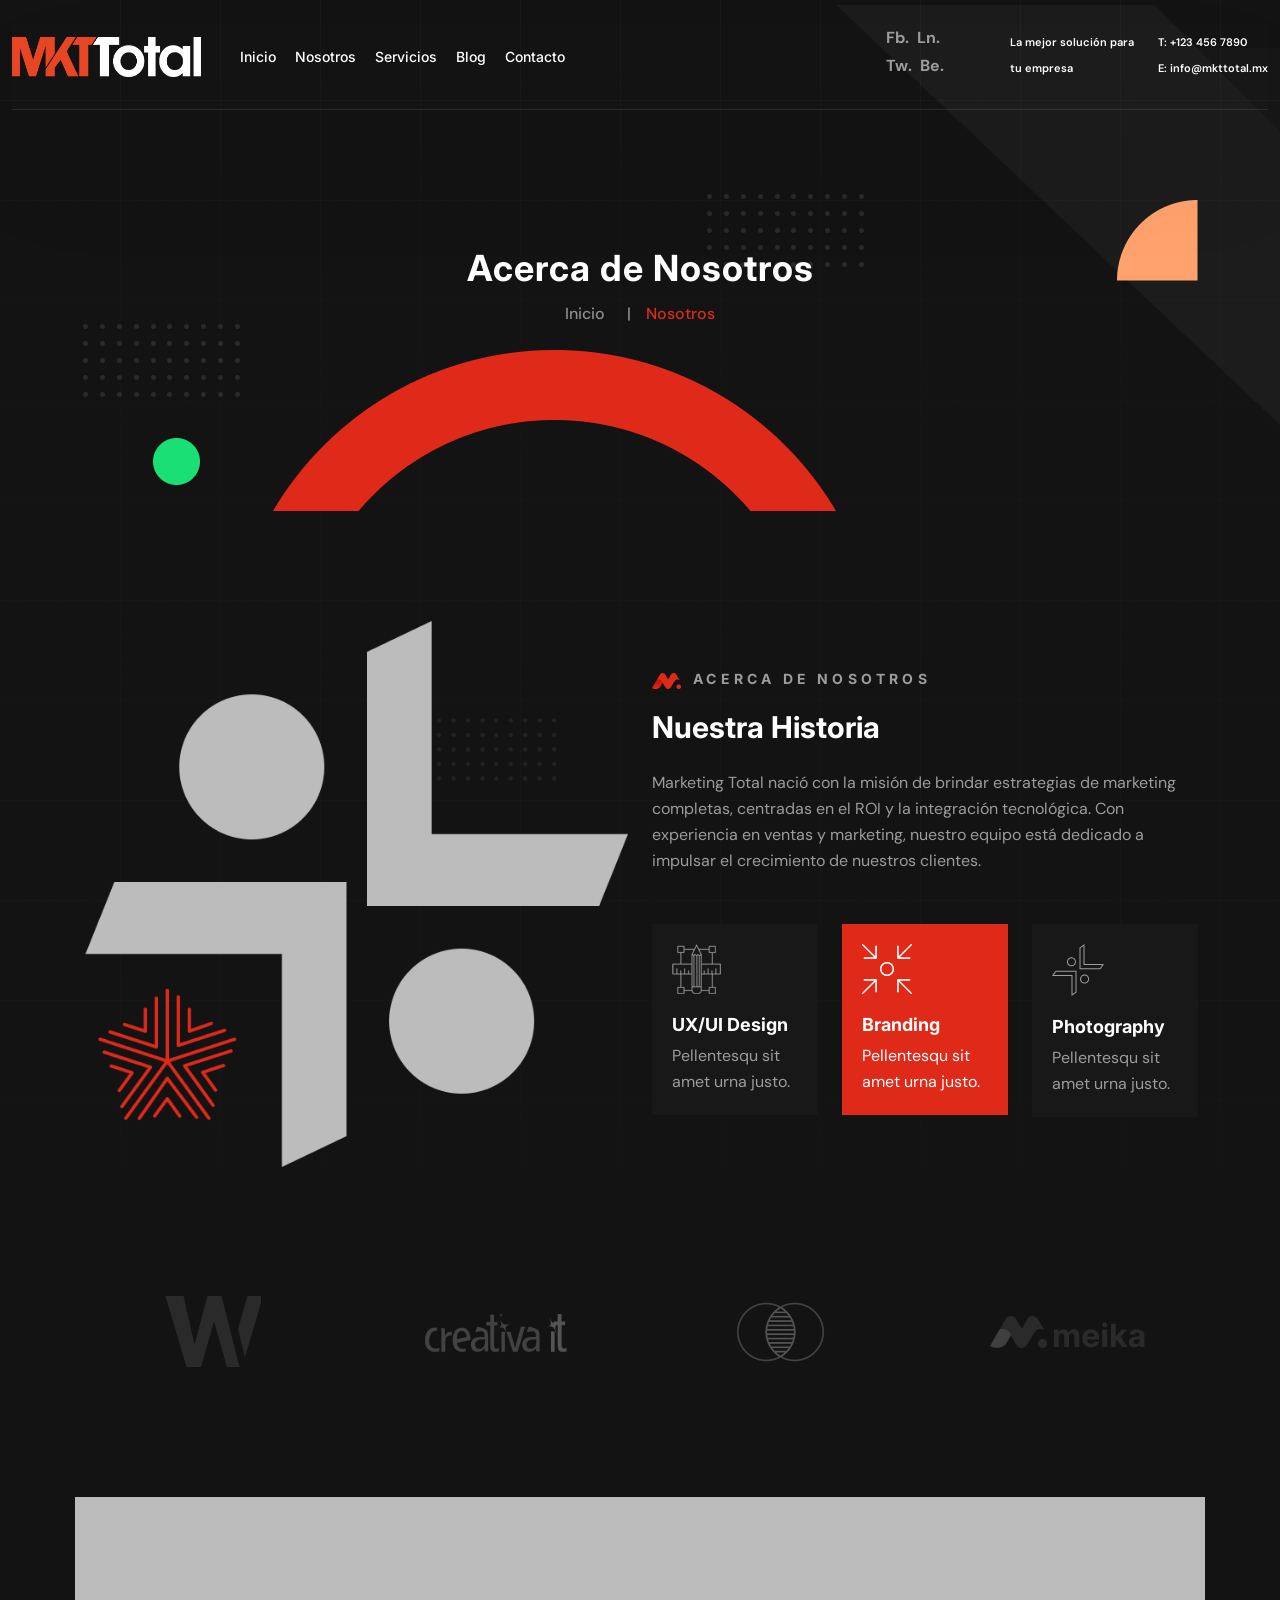
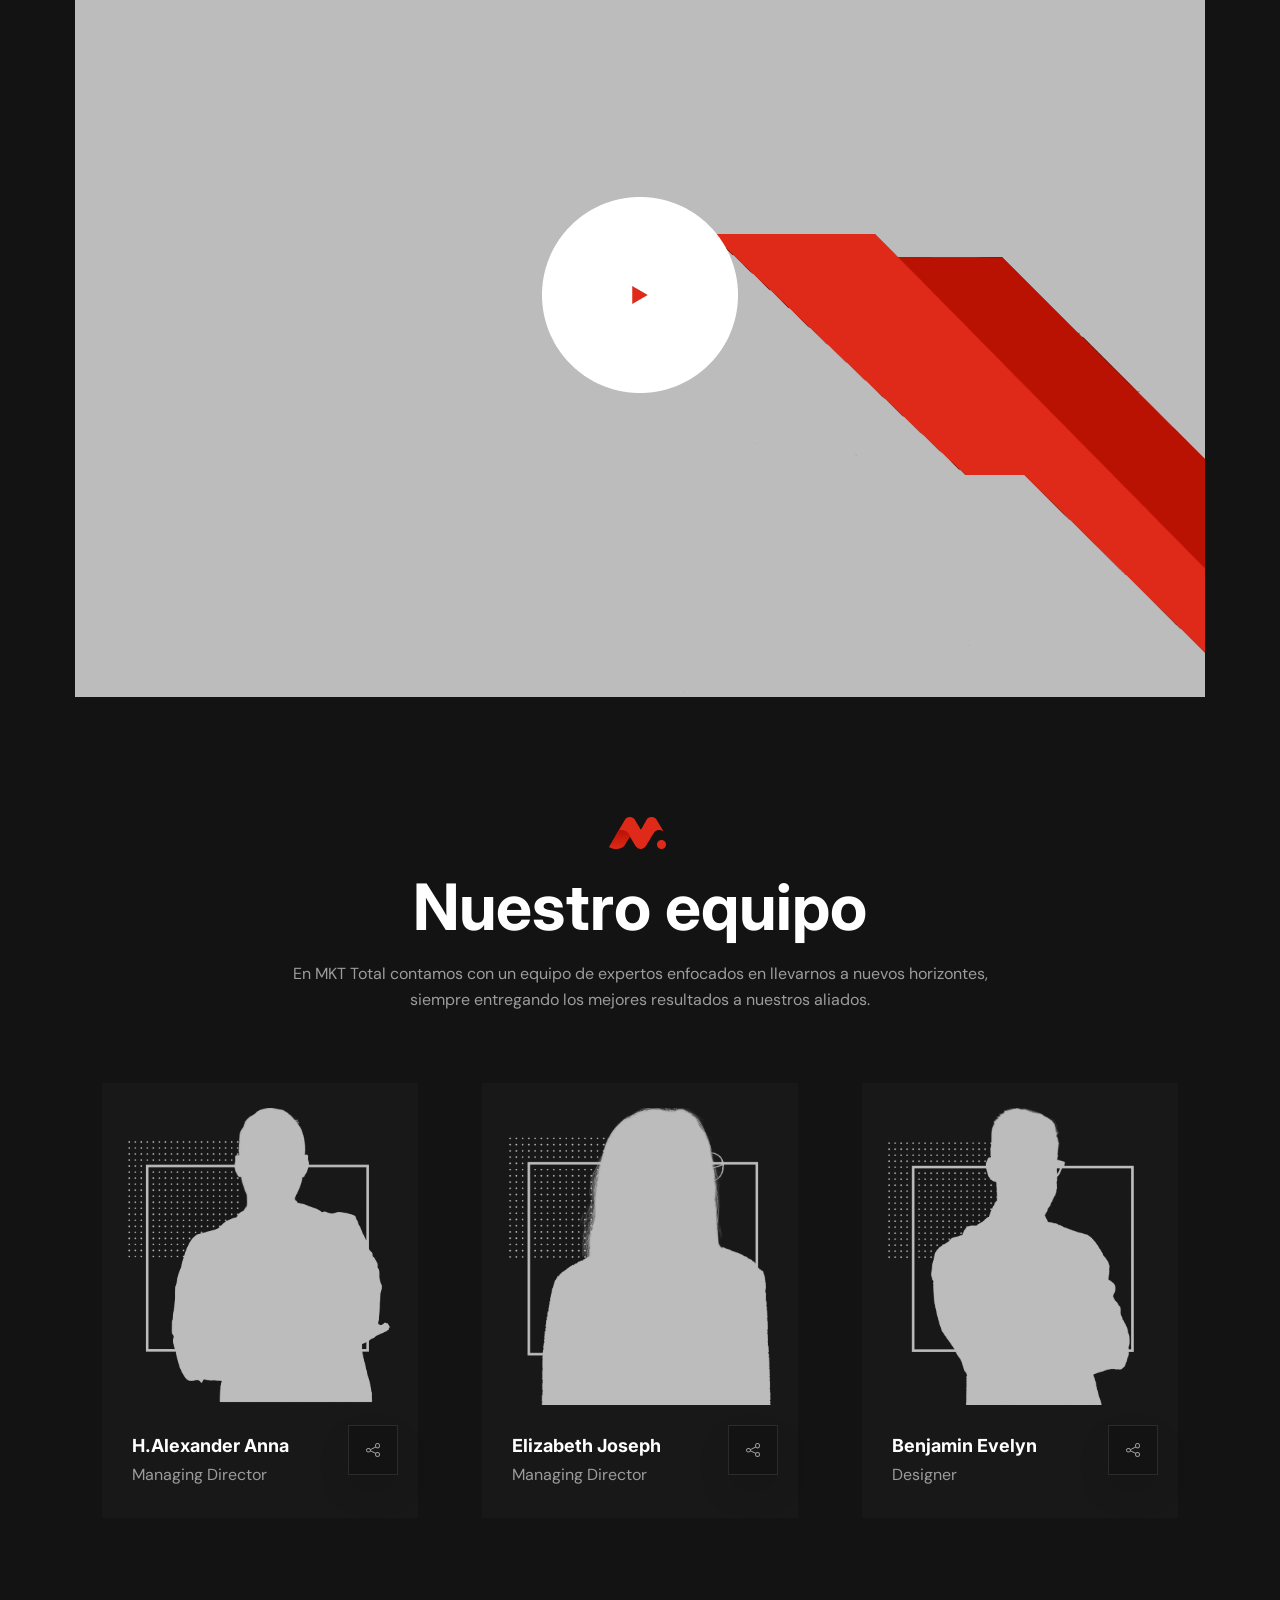
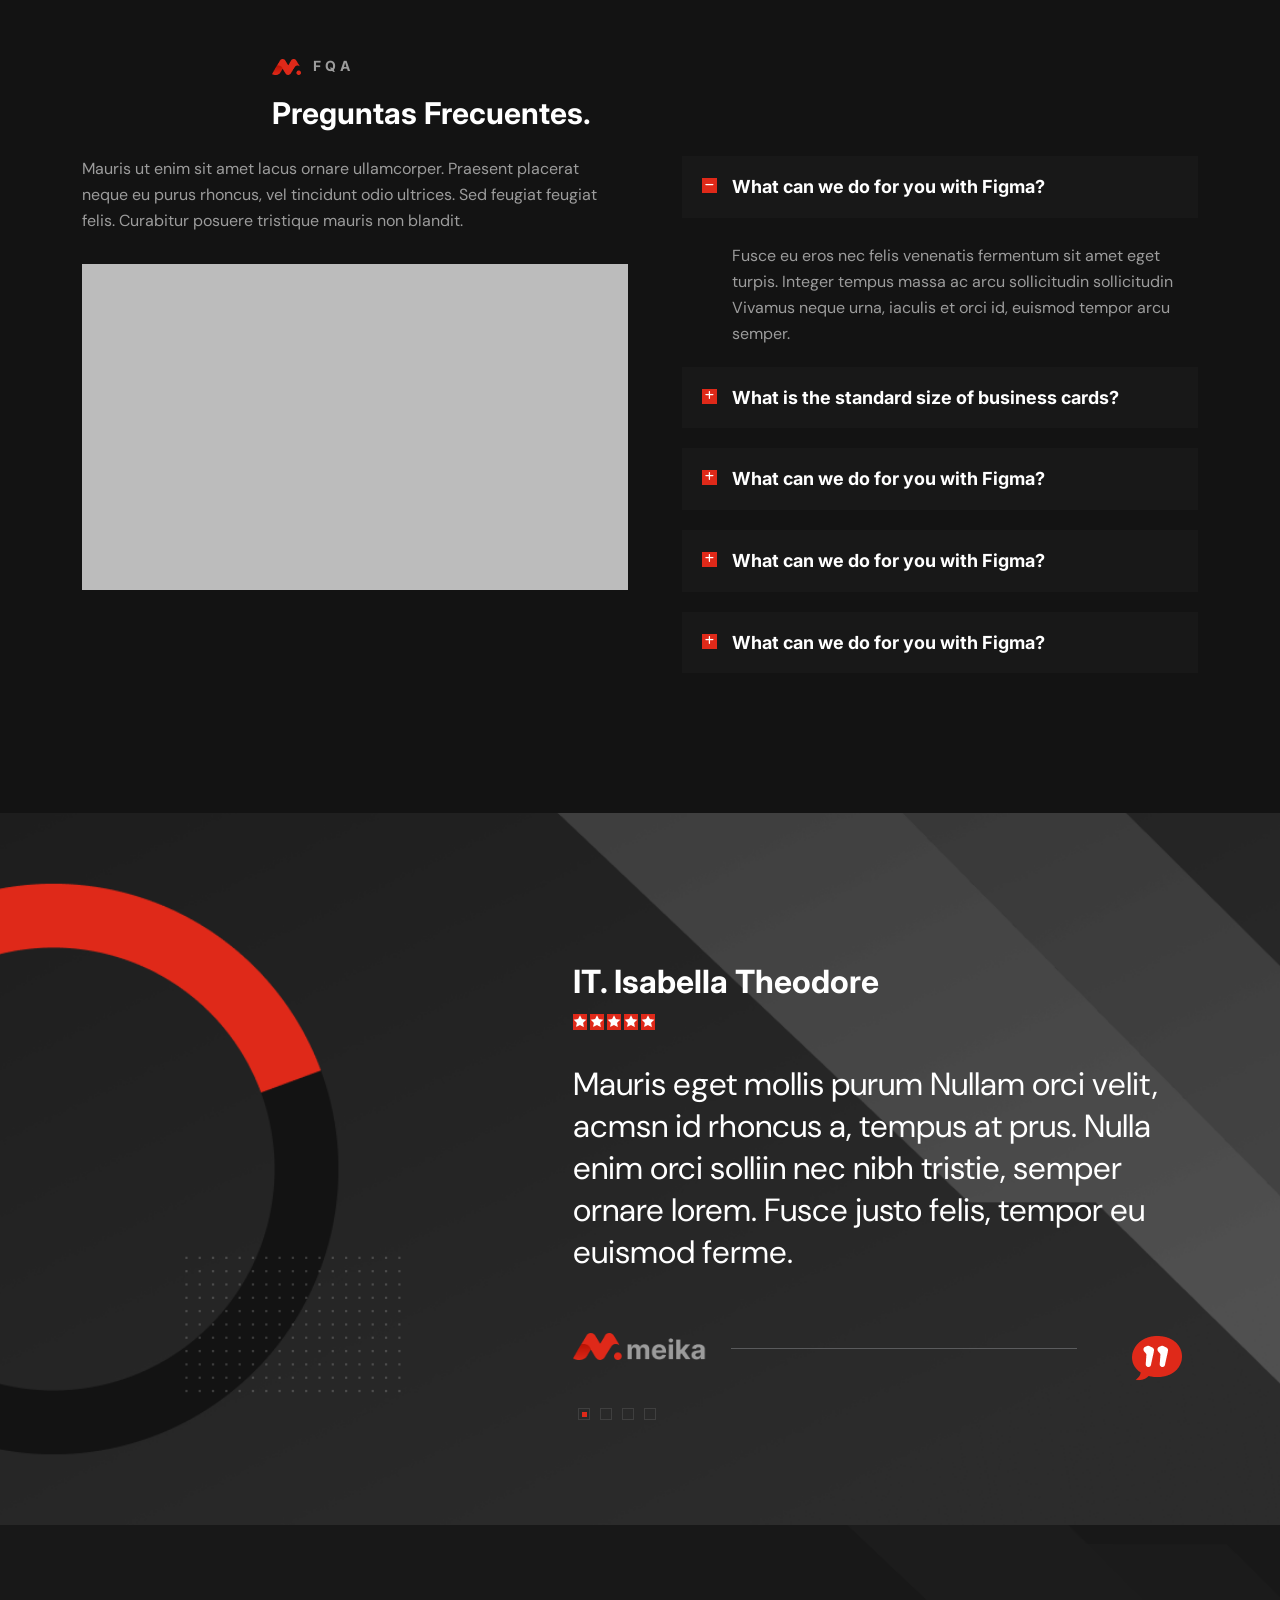
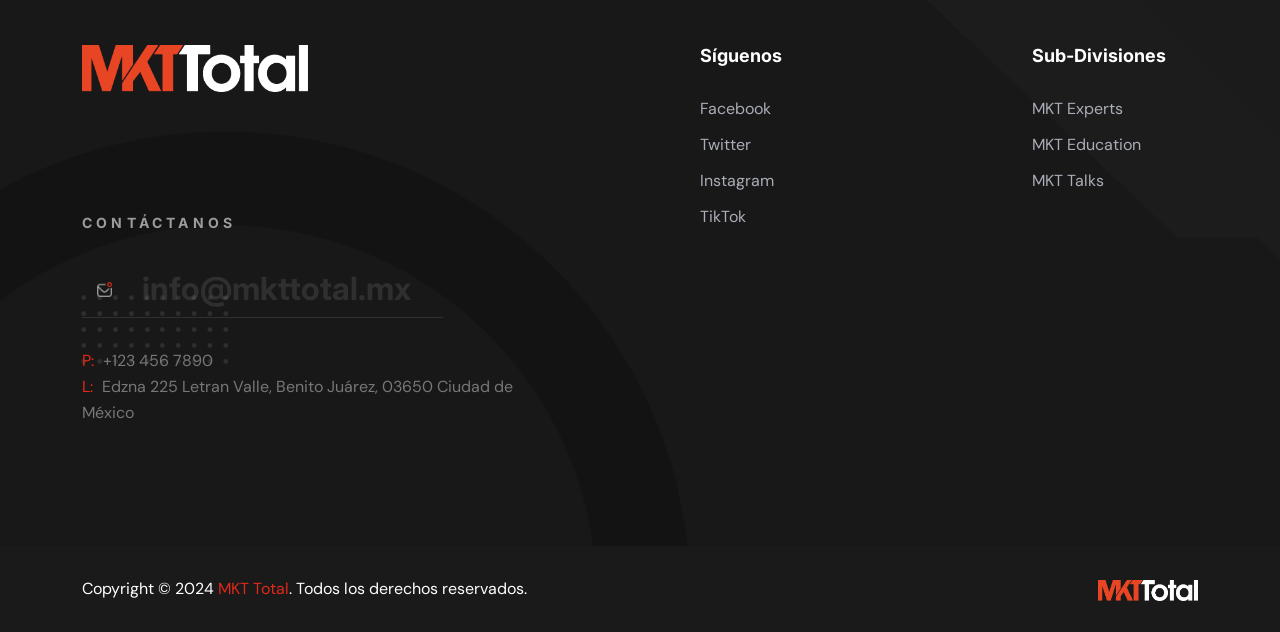
==== commit f81fe366: "visual fix" ====
--- a/about.html
+++ b/about.html
@@ -1,844 +1,1088 @@
-<!doctype html>
+<!DOCTYPE html>
 <html class="no-js" lang="zxx">
-    <head>
-        <meta charset="utf-8">
-        <meta http-equiv="x-ua-compatible" content="ie=edge">
-        <title>Meika - Creative Agency HTML Template </title>
-        <meta name="description" content="">
-        <meta name="viewport" content="width=device-width, initial-scale=1">
-		<link rel="shortcut icon" type="image/x-icon" href="img/favicon.ico">
-        <!-- Place favicon.ico in the root directory -->
+  <head>
+    <meta charset="utf-8" />
+    <meta http-equiv="x-ua-compatible" content="ie=edge" />
+    <title>MKT Total</title>
+    <meta name="description" content="" />
+    <meta name="viewport" content="width=device-width, initial-scale=1" />
+    <link rel="shortcut icon" type="image/x-icon" href="img/MKT_FAVICON.png" />
+    <!-- Place favicon.ico in the root directory -->
 
-		<!-- CSS here -->
-        <link rel="stylesheet" href="css/bootstrap.min.css">
-        <link rel="stylesheet" href="css/animate.min.css">
-        <link rel="stylesheet" href="css/magnific-popup.css">
-        <link rel="stylesheet" href="fontawesome/css/all.min.css">
-        
-        <link rel="stylesheet" href="css/dripicons.css">
-        <link rel="stylesheet" href="css/slick.css">
-        <link rel="stylesheet" href="css/meanmenu.css">
-        <link rel="stylesheet" href="css/default.css">
-        <link rel="stylesheet" href="css/style.css">
-        <link rel="stylesheet" href="css/responsive.css">
-    </head>
-    <body class="dark">
-       <!-- header -->
-        <header class="header-area header">  
-			  <div id="header-sticky" class="menu-area pl-100 pr-100">
-                <div class="container-fluid">
-                    <div class="second-menu">
-                        <div class="row align-items-center">
-                             <div class="col-xl-2 col-lg-2">
-                                <div class="logo">
-                                    <a href="index.html"><img src="img/logo/logo.png" alt="logo"></a>
-                                </div>
-                            </div>
-                           <div class="col-xl-4 col-lg-4 col-md-6">
-                              
-                                <div class="main-menu">
-                                    <nav id="mobile-menu">
-                                          <ul>
-                                            <li class="has-sub">
-                                                <a href="index.html">Home</a>
-                                                <ul>													
-													<li><a href="index.html">Home Page 01</a></li>
-													<li><a href="index-2.html">Home Page 02</a></li>													
-													<li><a href="index-3.html">Home Page 03</a></li>													
-												</ul>
-                                            </li>
-                                            <li><a href="about.html">About Us</a></li>   
-                                            <li class="has-sub"><a href="#">Pages</a>
-												<ul>     
-                                                    <li><a href="service.html">Services</a></li>
-                                                    <li> <a href="single-service.html">Services Details</a></li>
-                                                     <li><a href="projects.html">Project</a></li>
-                                                    <li><a href="team.html">Our Team</a></li>
-                                                    <li><a href="team-single.html">Team Details</a></li>  
-                                                    <li><a href="pricing.html">Pricing</a></li>
-                                                      <li><a href="faq.html">Faq</a></li>
-                                                    <li><a href="shop.html">Shop</a></li>
-                                                    <li><a href="shop-details.html">Shop Details</a></li>                                                   
-                                                  </ul>
-											</li>
-                                            <li class="has-sub"> 
-                                                <a href="blog.html">Blog</a>
-                                                <ul>
-                                                    <li><a href="blog.html">Blog</a></li>
-                                                    <li><a href="blog-details.html">Blog Details</a></li>
-                                                </ul>
-                                            </li>
+    <!-- CSS here -->
+    <link rel="stylesheet" href="css/bootstrap.min.css" />
+    <link rel="stylesheet" href="css/animate.min.css" />
+    <link rel="stylesheet" href="css/magnific-popup.css" />
+    <link rel="stylesheet" href="fontawesome/css/all.min.css" />
 
+    <link rel="stylesheet" href="css/dripicons.css" />
+    <link rel="stylesheet" href="css/slick.css" />
+    <link rel="stylesheet" href="css/meanmenu.css" />
+    <link rel="stylesheet" href="css/default.css" />
+    <link rel="stylesheet" href="css/style.css" />
+    <link rel="stylesheet" href="css/responsive.css" />
+  </head>
+  <body class="dark">
+    <!-- header -->
+    <header class="header-area header">
+      <div id="header-sticky" class="menu-area pl-100 pr-100">
+        <div class="container-fluid">
+          <div class="second-menu">
+            <div class="row align-items-center">
+              <div class="col-xl-2 col-lg-2">
+                <div class="logo">
+                  <a href="index.html"
+                    ><img
+                      src="img/logo/V=RW.png"
+                      alt="logo"
+                      width="200px"
+                      height="auto"
+                  /></a>
+                </div>
+              </div>
+              <div class="col-xl-4 col-lg-4 col-md-6">
+                <div class="main-menu">
+                  <nav id="mobile-menu">
+                    <ul>
+                      <li class="has-sub">
+                        <a href="index.html">Inicio</a>
+                        <!-- <ul>													
+                                              <li><a href="index.html">Home Page 01</a></li>
+                                              <li><a href="index-2.html">Home Page 02</a></li>													
+                                              <li><a href="index-3.html">Home Page 03</a></li>													
+                                          </ul> -->
+                      </li>
+                      <li><a href="about.html">Nosotros</a></li>
+                      <li class="has-sub">
+                        <a href="service.html">Servicios</a>
+                        <!-- <ul>     
+                                              <li><a href="service.html">Services</a></li>
+                                              <li> <a href="single-service.html">Services Details</a></li>
+                                               <li><a href="projects.html">Project</a></li>
+                                              <li><a href="team.html">Our Team</a></li>
+                                              <li><a href="team-single.html">Team Details</a></li>  
+                                              <li><a href="pricing.html">Pricing</a></li>
+                                                <li><a href="faq.html">Faq</a></li>
+                                              <li><a href="shop.html">Shop</a></li>
+                                              <li><a href="shop-details.html">Shop Details</a></li>                                                   
+                                            </ul> -->
+                      </li>
+                      <li class="has-sub">
+                        <a href="blog.html">Blog</a>
+                        <!-- <ul>
+                                              <li><a href="blog.html">Blog</a></li>
+                                              <li><a href="blog-details.html">Blog Details</a></li>
+                                          </ul> -->
+                      </li>
 
-                                            <li><a href="contact.html">Contact</a></li>                                               
-                                        </ul>
-                                    </nav>
-                                </div>
-                            </div>   
-                             <div class="col-xl-6 col-lg-6 text-right d-none d-lg-block text-right text-xl-right">
-                                 <div class="header-cta">
-                                    <ul>
-                                       <li>
-                                          <div class="call-box">
-                                              <div class="sc">
-                                                 <a href="#">Fb.</a>
-                                                 <a href="#">Ln.</a><br>
-                                                 <a href="#">Tw.</a>
-                                                 <a href="#">Be.</a>
-                                              </div>                                            
-                                          </div>
-                                       </li>
-                                       <li>
-                                          <div class="call-box">                                            
-                                             <div class="text">
-                                               Best Solution ForBusiness<br> Consulting Service                           
-                                             </div>
-                                          </div>
-                                       </li>
-                                        <li>
-                                          <div class="call-box">                                            
-                                             <div class="text">
-                                             P: +99 88 55 666 000<br> E: Info.Meika@Gmail.com             
-                                             </div>
-                                          </div>
-                                       </li>
-                                        <li>
-                                            <div class="call-box">                          
-                                            <a href="#" class="menu-tigger"><img src="img/bg/toggle-menu.png" alt="logo"></a>
-                                            </div>
-                                        </li>
-                                      
-                                    </ul>
-                                 </div>                              
-                            </div>
-                            
-                                <div class="col-12">
-                                    <div class="mobile-menu"></div>
-                                </div>
-                        </div>                   
-                        </div>                   
-                </div>
-            </div>
-        </header>
-        <!-- header-end -->
-       <!-- offcanvas-area -->
-          <div class="offcanvas-menu">
-             <span class="menu-close"><i class="fas fa-times"></i></span>
-             <form role="search" method="get" id="searchform"   class="searchform" action="http://wordpress.zcube.in/xconsulta/">
-                <input type="text" name="s" id="search" placeholder="Search"/>
-                <button><i class="fa fa-search"></i></button>
-             </form>
-             <div id="cssmenu3" class="menu-one-page-menu-container">
-                <ul  class="menu">
-                   <li class="menu-item menu-item-type-custom menu-item-object-custom"><a href="index.html">Home</a></li>
-                   <li class="menu-item menu-item-type-custom menu-item-object-custom"><a href="about.html">About Us</a></li>
-                   <li class="menu-item menu-item-type-custom menu-item-object-custom"><a href="courses.html">Courses</a></li>
-                   <li class="menu-item menu-item-type-custom menu-item-object-custom"><a href="pricing.html">Pricing </a></li>
-                   <li class="menu-item menu-item-type-custom menu-item-object-custom"><a href="team.html">Teacher</a></li>
-                   <li class="menu-item menu-item-type-custom menu-item-object-custom"><a href="projects.html">Gallery</a></li>
-                   <li class="menu-item menu-item-type-custom menu-item-object-custom"><a href="blog.html">Blog</a></li>
-                   <li class="menu-item menu-item-type-custom menu-item-object-custom"><a href="contact.html">Contact</a></li>
-                </ul>
-             </div>
-             <div id="cssmenu2" class="menu-one-page-menu-container">
-                <ul id="menu-one-page-menu-12" class="menu">
-                   <li class="menu-item menu-item-type-custom menu-item-object-custom"><a href="#home"><span>+8 12 3456897</span></a></li>
-                   <li class="menu-item menu-item-type-custom menu-item-object-custom"><a href="#howitwork"><span>info@example.com</span></a></li>
-                </ul>
-             </div>
-          </div>
-          <div class="offcanvas-overly"></div>
-          <!-- offcanvas-end -->
-      
-        <!-- main-area -->
-        <main>
-            
-            <!-- breadcrumb-area -->
-            <section class="breadcrumb-area d-flex align-items-center" style="background-image:url(img/bg/bdrc-bg.png);">                 
-                <div class="container">
-                    <div class="row align-items-center">
-                        <div class="col-xl-12 col-lg-12">
-                            <div class="breadcrumb-wrap text-center">
-                                <div class="breadcrumb-title">
-                                    <h2>About Us</h2>    
-                                    <div class="breadcrumb-wrap">
-                              
-                                <nav aria-label="breadcrumb">
-                                    <ol class="breadcrumb">
-                                        <li class="breadcrumb-item"><a href="index.html">Home</a></li>
-                                        <li class="breadcrumb-item active" aria-current="page">About</li>
-                                    </ol>
-                                </nav>
-                            </div>
-                                </div>
-                            </div>
+                      <li><a href="contact.html">Contacto</a></li>
+                    </ul>
+                  </nav>
+                </div>
+              </div>
+              <div
+                class="col-xl-6 col-lg-6 text-right d-none d-lg-block text-right text-xl-right"
+              >
+                <div class="header-cta">
+                  <ul>
+                    <li>
+                      <div class="call-box">
+                        <div class="sc">
+                          <a href="#">Fb.</a>
+                          <a href="#">Ln.</a><br />
+                          <a href="#">Tw.</a>
+                          <a href="#">Be.</a>
                         </div>
-                        
-                    </div>
-                </div>
-            </section>
-            <!-- breadcrumb-area-end -->
-             <!-- about-area -->
-            <section id="about" class="about-area about-p pt-120 pb-120 p-relative fix">
-                <div class="container">
-                    <div class="row justify-content-center align-items-center">
-                        <div class="col-lg-6 col-md-12 col-sm-12">
-                            <div class="s-about-img p-relative  wow fadeInLeft animated" data-animation="fadeInLeft" data-delay=".4s">
-                                <img src="img/features/about_img_02.png" alt="img">                               
-                            </div>
-                          
+                      </div>
+                    </li>
+                    <li>
+                      <div class="call-box">
+                        <div class="text">
+                          La mejor solución para<br />
+                          tu empresa
                         </div>
-                        <div class="col-lg-6 col-md-12 col-sm-12">
-                            <div class="about-content s-about-content wow fadeInRight  animated" data-animation="fadeInRight" data-delay=".4s">
-                                <div class="about-title second-title pb-25">  
-                                    <h5><span class="line"> <img src="img/features/sublogo.png" alt="circle_right"></span> About Us Meika</h5>
-                                    <h2>We Provide You Best Experience</h2>                                   
-                                </div>
-                                    <p class="pline">Sed feugiat feugiat felis. Curabitur posuere tristique mauris non blandit. Sed consectetur venenatis enim vitae vestibulum.</p>
-                                    <p>Mauris ut enim sit amet lacus ornare ullamcorper. Praesent placerat neque eu purus rhoncus, vel tincidunt odio ultrices. Sed feugiat feugiat felis. Curabitur posuere tristique mauris non blandit.</p>
-                                   <div class="about-content2">
-                                    <div class="row">
-                                    <div class="col-md-12">
-                                     <ul class="green2">                                              
-                                        <li>
-                                            <div class="abcontent">
-                                                <div class="ano"><span>01</span></div> 
-                                            <div class="text"><h3>We’re Serving <br>Years</h3> </div>
-                                            </div>
-                                            <p>Purus vel tincidunt odio ultrices. Sed feugiat feugiat felis. Fusce et nulla.</p>
-                                         </li>
-                                        <li>
-                                            <div class="abcontent">
-                                                <div class="ano"><span>02</span></div> 
-                                                <div class="text"><h3>The Marketing <br>Solution</h3></div>
-                                            </div>
-                                              <p>Purus vel tincidunt odio ultrices. Sed feugiat feugiat felis. Fusce et nulla.</p>
-                                         </li>                                                
-                                     </ul>
-                                    </div>
-                                    </div>
-                                </div>
-                                    <div class="row align-items-center mt-20">
-                                    <div class="col-lg-12"> 
-                                        <div class="slider-btn">                                          
-                                            <a href="#" class="btn ss-btn mr-15" data-animation="fadeInRight" data-delay=".8s">About More <i class="fa-sharp fa-light fa-arrow-up"></i></a>	
-                                            <a href="#"  data-animation="fadeInRight" data-delay=".8s"><img src="img/features/fplay.png" alt="img"></a>	
-                                        </div>
-                                    </div>    
+                      </div>
+                    </li>
+                    <li>
+                      <div class="call-box">
+                        <div class="text">
+                          T: +123 456 7890<br />
+                          E: info@mkttotal.mx
+                        </div>
+                      </div>
+                    </li>
+                    <!-- <li>
+                                      <div class="call-box">                          
+                                      <a href="#" class="menu-tigger"><img src="img/bg/toggle-menu.png" alt="logo"></a>
+                                      </div>
+                                  </li> -->
+                  </ul>
+                </div>
+              </div>
+
+              <div class="col-12">
+                <div class="mobile-menu"></div>
+              </div>
+            </div>
+          </div>
+        </div>
+      </div>
+    </header>
+    <!-- header-end -->
+    <!-- offcanvas-area -->
+    <div class="offcanvas-menu">
+      <span class="menu-close"><i class="fas fa-times"></i></span>
+      <form
+        role="search"
+        method="get"
+        id="searchform"
+        class="searchform"
+        action="http://wordpress.zcube.in/xconsulta/"
+      >
+        <input type="text" name="s" id="search" placeholder="Search" />
+        <button><i class="fa fa-search"></i></button>
+      </form>
+      <div id="cssmenu3" class="menu-one-page-menu-container">
+        <ul class="menu">
+          <li class="menu-item menu-item-type-custom menu-item-object-custom">
+            <a href="index.html">Home</a>
+          </li>
+          <li class="menu-item menu-item-type-custom menu-item-object-custom">
+            <a href="about.html">About Us</a>
+          </li>
+          <li class="menu-item menu-item-type-custom menu-item-object-custom">
+            <a href="courses.html">Courses</a>
+          </li>
+          <li class="menu-item menu-item-type-custom menu-item-object-custom">
+            <a href="pricing.html">Pricing </a>
+          </li>
+          <li class="menu-item menu-item-type-custom menu-item-object-custom">
+            <a href="team.html">Teacher</a>
+          </li>
+          <li class="menu-item menu-item-type-custom menu-item-object-custom">
+            <a href="projects.html">Gallery</a>
+          </li>
+          <li class="menu-item menu-item-type-custom menu-item-object-custom">
+            <a href="blog.html">Blog</a>
+          </li>
+          <li class="menu-item menu-item-type-custom menu-item-object-custom">
+            <a href="contact.html">Contact</a>
+          </li>
+        </ul>
+      </div>
+      <div id="cssmenu2" class="menu-one-page-menu-container">
+        <ul id="menu-one-page-menu-12" class="menu">
+          <li class="menu-item menu-item-type-custom menu-item-object-custom">
+            <a href="#home"><span>+8 12 3456897</span></a>
+          </li>
+          <li class="menu-item menu-item-type-custom menu-item-object-custom">
+            <a href="#howitwork"><span>info@example.com</span></a>
+          </li>
+        </ul>
+      </div>
+    </div>
+    <div class="offcanvas-overly"></div>
+    <!-- offcanvas-end -->
+
+    <!-- main-area -->
+    <main>
+      <!-- breadcrumb-area -->
+      <section
+        class="breadcrumb-area d-flex align-items-center"
+        style="background-image: url(img/bg/bdrc-bg.png)"
+      >
+        <div class="container">
+          <div class="row align-items-center">
+            <div class="col-xl-12 col-lg-12">
+              <div class="breadcrumb-wrap text-center">
+                <div class="breadcrumb-title">
+                  <h2>Acerca de Nosotros</h2>
+                  <div class="breadcrumb-wrap">
+                    <nav aria-label="breadcrumb">
+                      <ol class="breadcrumb">
+                        <li class="breadcrumb-item">
+                          <a href="index.html">Inicio</a>
+                        </li>
+                        <li class="breadcrumb-item active" aria-current="page">
+                          Nosotros
+                        </li>
+                      </ol>
+                    </nav>
+                  </div>
+                </div>
+              </div>
+            </div>
+          </div>
+        </div>
+      </section>
+      <!-- breadcrumb-area-end -->
+      <!-- about-area -->
+      <section id="about" class="about-area about-p pb-120 p-relative fix">
+        <div class="container">
+          <div class="row justify-content-center align-items-center">
+            <div class="col-lg-6 col-md-12 col-sm-12">
+              <div
+                class="s-about-img p-relative wow fadeInLeft animated"
+                data-animation="fadeInLeft"
+                data-delay=".4s"
+              >
+                <img src="img/features/about_img_03.png" alt="img" />
+              </div>
+            </div>
+            <div class="col-lg-6 col-md-12 col-sm-12">
+              <div
+                class="about-content s-about-content wow fadeInRight animated"
+                data-animation="fadeInRight"
+                data-delay=".4s"
+              >
+                <div class="about-title second-title pb-25">
+                  <h5>
+                    <span class="line">
+                      <img src="img/features/sublogo.png" alt="circle_right"
+                    /></span>
+                    Acerca de Nosotros
+                  </h5>
+                  <h2>Nuestra Historia</h2>
+                </div>
+                <p>
+                  Marketing Total nació con la misión de brindar estrategias de marketing completas, centradas en el ROI y la integración tecnológica. Con experiencia en ventas y marketing, nuestro equipo está dedicado a impulsar el crecimiento de nuestros clientes.
+                </p>
+                <div class="about-content2 mt-50">
+                  <div class="row">
+                    <div class="col-md-4">
+                      <div class="about-sbox">
+                        <div class="icon">
+                          <img src="img/features/about-icon1.png" alt="img" />
+                        </div>
+                        <h6>UX/UI Design</h6>
+                        <p>Pellentesqu sit amet urna justo.</p>
+                      </div>
+                    </div>
+                    <div class="col-md-4">
+                      <div class="about-sbox active">
+                        <div class="icon">
+                          <img src="img/features/about-icon2.png" alt="img" />
+                        </div>
+                        <h6>Branding</h6>
+                        <p>Pellentesqu sit amet urna justo.</p>
+                      </div>
+                    </div>
+                    <div class="col-md-4">
+                      <div class="about-sbox">
+                        <div class="icon">
+                          <img src="img/features/about-icon3.png" alt="img" />
+                        </div>
+                        <h6>Photography</h6>
+                        <p>Pellentesqu sit amet urna justo.</p>
+                      </div>
+                    </div>
+                  </div>
+                </div>
+              </div>
+            </div>
+          </div>
+        </div>
+      </section>
+      <!-- about-area-end -->
+      <!-- brand-area -->
+      <div
+        class="brand-area pb-120 wow fadeInDown animated"
+        data-animation="fadeInDown"
+        data-delay=".4s"
+      >
+        <div class="container">
+          <div class="row brand-active">
+            <div class="col-xl-2">
+              <div class="single-brand">
+                <img src="img/brand/b-logo1.png" alt="img" />
+              </div>
+            </div>
+            <div class="col-xl-2">
+              <div class="single-brand">
+                <img src="img/brand/b-logo2.png" alt="img" />
+              </div>
+            </div>
+            <div class="col-xl-2">
+              <div class="single-brand">
+                <img src="img/brand/b-logo3.png" alt="img" />
+              </div>
+            </div>
+            <div class="col-xl-2">
+              <div class="single-brand">
+                <img src="img/brand/b-logo4.png" alt="img" />
+              </div>
+            </div>
+            <div class="col-xl-2">
+              <div class="single-brand">
+                <img src="img/brand/b-logo5.png" alt="img" />
+              </div>
+            </div>
+            <div class="col-xl-2">
+              <div class="single-brand">
+                <img src="img/brand/b-logo6.png" alt="img" />
+              </div>
+            </div>
+            <div class="col-xl-2">
+              <div class="single-brand">
+                <img src="img/brand/b-logo3.png" alt="img" />
+              </div>
+            </div>
+          </div>
+        </div>
+      </div>
+      <!-- brand-area-end -->
+      <!-- pricing-area -->
+      <!-- <section id="pricing" class="pricing-area pb-60 fix p-relative">
+        <div class="container">
+          <div class="row justify-content-center align-items-center">
+            <div class="col-lg-8 col-md-9">
+              <div
+                class="section-title p-relative text-center mb-50 wow fadeInLeft animated"
+                data-animation="fadeInLeft"
+                data-delay=".4s"
+              >
+                <h5>
+                  <span class="line">
+                    <img src="img/bg/sub-text-logo.png" alt="circle_right"
+                  /></span>
+                </h5>
+                <h2>Pricing Table</h2>
+                <p>
+                  Praesent ut orci sodales, cursus mauris at, fringilla mi.
+                  Quisque feugiat, libero vel pulvinar accumsan, mauris nulla
+                  malesuada dolor, at varius mauris magna nec felis. In congue
+                  elit ligula.
+                </p>
+              </div>
+            </div>
+          </div>
+          <div class="row">
+            <div class="col-lg-4 col-md-6">
+              <div class="pricing-box pricing-box2 mb-60">
+                <div class="pricing-head">
+                  <div class="month">
+                    <img src="img/bg/cp-logo.png" alt="circle_right" />
+                  </div>
+                  <h3>Basic Plan</h3>
+                  <div class="price-count">
+                    <h2>$1.96</h2>
+                  </div>
+                  <p>Per Member Monthly Package 2023</p>
+                  <hr />
+                </div>
+
+                <div class="pricing-body mt-20 mb-30 text-left">
+                  <ul>
+                    <li>Unlimited paid ticket</li>
+                    <li>Google analytics integration/li></li>
+                    <li>Customizable registration</li>
+                    <li>500 Email invitations event</li>
+                    <li>Event reminders</li>
+                    <li>Registration form</li>
+                  </ul>
+                </div>
+
+                <div class="pricing-btn mb-30">
+                  <a href="contact.html" class="btn ss-btn"
+                    >Sign Up Now <i class="fa-sharp fa-light fa-arrow-up"></i
+                  ></a>
+                </div>
+                <div class="price-ntext">
+                  <i class="fa-thin fa-badge-check"></i>
+                  <p>Trusted by 6,000+ Companies Support Sponsor.</p>
+                </div>
+              </div>
+            </div>
+            <div class="col-lg-4 col-md-6">
+              <div class="pricing-box pricing-box2 mb-60">
+                <div class="pricing-head">
+                  <div class="month">
+                    <img src="img/bg/cp-logo.png" alt="circle_right" />
+                  </div>
+                  <h3>Standard Plan</h3>
+                  <div class="price-count">
+                    <h2>$5.96</h2>
+                  </div>
+                  <p>Per Member Monthly Package 2023</p>
+                  <hr />
+                </div>
+
+                <div class="pricing-body mt-20 mb-30 text-left">
+                  <ul>
+                    <li>Unlimited paid ticket</li>
+                    <li>Google analytics integration/li></li>
+                    <li>Customizable registration</li>
+                    <li>500 Email invitations event</li>
+                    <li>Event reminders</li>
+                    <li>Registration form</li>
+                  </ul>
+                </div>
+
+                <div class="pricing-btn mb-30">
+                  <a href="contact.html" class="btn ss-btn"
+                    >Sign Up Now <i class="fa-sharp fa-light fa-arrow-up"></i
+                  ></a>
+                </div>
+                <div class="price-ntext">
+                  <i class="fa-thin fa-badge-check"></i>
+                  <p>Trusted by 6,000+ Companies Support Sponsor.</p>
+                </div>
+              </div>
+            </div>
+            <div class="col-lg-4 col-md-6">
+              <div class="pricing-box pricing-box2 mb-60">
+                <div class="pricing-head">
+                  <div class="month">
+                    <img src="img/bg/cp-logo.png" alt="circle_right" />
+                  </div>
+                  <h3>Premium Plan</h3>
+                  <div class="price-count">
+                    <h2>$9.96</h2>
+                  </div>
+                  <p>Per Member Monthly Package 2023</p>
+                  <hr />
+                </div>
+
+                <div class="pricing-body mt-20 mb-30 text-left">
+                  <ul>
+                    <li>Unlimited paid ticket</li>
+                    <li>Google analytics integration/li></li>
+                    <li>Customizable registration</li>
+                    <li>500 Email invitations event</li>
+                    <li>Event reminders</li>
+                    <li>Registration form</li>
+                  </ul>
+                </div>
+
+                <div class="pricing-btn mb-30">
+                  <a href="contact.html" class="btn ss-btn"
+                    >Sign Up Now <i class="fa-sharp fa-light fa-arrow-up"></i
+                  ></a>
+                </div>
+                <div class="price-ntext">
+                  <i class="fa-thin fa-badge-check"></i>
+                  <p>Trusted by 6,000+ Companies Support Sponsor.</p>
+                </div>
+              </div>
+            </div>
+          </div>
+        </div>
+      </section> -->
+      <!-- pricing-area-end -->
+      <!-- video-area -->
+      <section id="video" class="video-area p-relative pb-120">
+        <div class="container-fluid">
+          <div class="row">
+            <div class="col-12">
+              <div
+                class="s-video-wrap"
+                style="background-image: url(img/bg/video-img2.png)"
+              >
+                <div class="s-video-content text-center">
+                  <h6>
+                    <a
+                      href="https://www.youtube.com/watch?v=7e90gBu4pas"
+                      class="popup-video mb-50"
+                      ><img src="img/bg/play-button2.png" alt="circle_right"
+                    /></a>
+                  </h6>
+                </div>
+              </div>
+            </div>
+          </div>
+        </div>
+      </section>
+      <!-- video-area-end -->
+      <!-- team-area -->
+      <section id="team" class="team-area fix p-relative pb-90">
+        <div class="container">
+          <div class="row justify-content-center align-items-center">
+            <div class="col-lg-8 col-md-9">
+              <div
+                class="section-title p-relative text-center mb-50 wow fadeInUp animated"
+                data-animation="fadeInUp"
+                data-delay=".4s"
+              >
+                <h5>
+                  <span class="line">
+                    <img src="img/bg/sub-text-logo.png" alt="circle_right"
+                  /></span>
+                </h5>
+                <h2>Nuestro equipo</h2>
+                <p>
+                  En MKT Total contamos con un equipo de expertos enfocados en llevarnos a nuevos horizontes, siempre entregando los mejores resultados a nuestros aliados. 
+                </p>
+              </div>
+            </div>
+          </div>
+          <div class="row">
+            <div class="col-xl-4 col-lg-4 col-md-6">
+              <div class="single-team mb-30">
+                <div class="team-thumb">
+                  <div class="brd2">
+                    <img src="img/team/team09.png" alt="img" />
+                  </div>
+                  <div class="team-info">
+                    <h4><a href="team-single.html">H.Alexander Anna</a></h4>
+                    <p>Managing Director</p>
+                    <div class="team-social">
+                      <a href="#" class="share-alt"
+                        ><i class="fal fa-share-alt"></i
+                      ></a>
+                      <ul>
+                        <li>
+                          <a href="#"
+                            ><i class="fa-brands fa-pinterest-p"></i
+                          ></a>
+                        </li>
+                        <li>
+                          <a href="#"><i class="fab fa-instagram"></i></a>
+                        </li>
+                        <li>
+                          <a href="#"><i class="fab fa-twitter"></i></a>
+                        </li>
+                        <li>
+                          <a href="#"><i class="fab fa-facebook-f"></i></a>
+                        </li>
+                      </ul>
+                    </div>
+                  </div>
+                </div>
+              </div>
+            </div>
+            <div class="col-xl-4 col-lg-4 col-md-6">
+              <div class="single-team mb-30">
+                <div class="team-thumb">
+                  <div class="brd2">
+                    <img src="img/team/team10.png" alt="img" />
+                  </div>
+                  <div class="team-info">
+                    <h4><a href="team-single.html">Elizabeth Joseph</a></h4>
+                    <p>Managing Director</p>
+                    <div class="team-social">
+                      <a href="#" class="share-alt"
+                        ><i class="fal fa-share-alt"></i
+                      ></a>
+                      <ul>
+                        <li>
+                          <a href="#"
+                            ><i class="fa-brands fa-pinterest-p"></i
+                          ></a>
+                        </li>
+                        <li>
+                          <a href="#"><i class="fab fa-instagram"></i></a>
+                        </li>
+                        <li>
+                          <a href="#"><i class="fab fa-twitter"></i></a>
+                        </li>
+                        <li>
+                          <a href="#"><i class="fab fa-facebook-f"></i></a>
+                        </li>
+                      </ul>
+                    </div>
+                  </div>
+                </div>
+              </div>
+            </div>
+            <div class="col-xl-4 col-lg-4 col-md-6">
+              <div class="single-team mb-30">
+                <div class="team-thumb">
+                  <div class="brd2">
+                    <img src="img/team/team11.png" alt="img" />
+                  </div>
+                  <div class="team-info">
+                    <h4><a href="team-single.html">Benjamin Evelyn</a></h4>
+                    <p>Designer</p>
+                    <div class="team-social">
+                      <a href="#" class="share-alt"
+                        ><i class="fal fa-share-alt"></i
+                      ></a>
+                      <ul>
+                        <li>
+                          <a href="#"
+                            ><i class="fa-brands fa-pinterest-p"></i
+                          ></a>
+                        </li>
+                        <li>
+                          <a href="#"><i class="fab fa-instagram"></i></a>
+                        </li>
+                        <li>
+                          <a href="#"><i class="fab fa-twitter"></i></a>
+                        </li>
+                        <li>
+                          <a href="#"><i class="fab fa-facebook-f"></i></a>
+                        </li>
+                      </ul>
+                    </div>
+                  </div>
+                </div>
+              </div>
+            </div>
+          </div>
+        </div>
+      </section>
+      <!-- team-area-end -->
+      <!-- faq-area -->
+      <section class="event event03 pb-120 p-relative fix">
+        <div class="container">
+          <div class="row justify-content-center align-items-center">
+            <div class="col-lg-8 col-md-9">
+              <div class="about-title second-title pb-25">
+                <h5>
+                  <span class="line">
+                    <img src="img/features/sublogo.png" alt="circle_right"
+                  /></span>
+                  FQA
+                </h5>
+                <h2>Preguntas Frecuentes.</h2>
+              </div>
+            </div>
+            <!-- <div class="col-lg-4 col-md-4 text-right">
+              <a href="about.html" class="btn ss-btn smoth-scroll"
+                >View All <i class="fa-sharp fa-light fa-arrow-up"></i
+              ></a>
+            </div> -->
+          </div>
+          <div class="row">
+            <div
+              class="col-lg-6 col-md-6 wow fadeInUp animated"
+              data-animation="fadeInUp"
+              data-delay=".4s"
+            >
+              <p class="mb-30">
+                Mauris ut enim sit amet lacus ornare ullamcorper. Praesent
+                placerat neque eu purus rhoncus, vel tincidunt odio ultrices.
+                Sed feugiat feugiat felis. Curabitur posuere tristique mauris
+                non blandit.
+              </p>
+              <img src="img/bg/faq-img.png" alt="circle_right" />
+            </div>
+            <div
+              class="col-lg-6 col-md-6 wow fadeInUp animated"
+              data-animation="fadeInUp"
+              data-delay=".4s"
+            >
+              <div
+                class="faq-wrap pl-30 wow fadeInUp animated"
+                data-animation="fadeInUp"
+                data-delay=".4s"
+              >
+                <div class="accordion" id="accordionExample">
+                  <div class="card">
+                    <div class="card-header" id="headingThree">
+                      <h2 class="mb-0">
+                        <button
+                          class="faq-btn"
+                          type="button"
+                          data-bs-toggle="collapse"
+                          data-bs-target="#collapseThree"
+                        >
+                          What can we do for you with Figma?
+                        </button>
+                      </h2>
+                    </div>
+                    <div
+                      id="collapseThree"
+                      class="collapse show"
+                      data-bs-parent="#accordionExample"
+                    >
+                      <div class="card-body">
+                        Fusce eu eros nec felis venenatis fermentum sit amet
+                        eget turpis. Integer tempus massa ac arcu sollicitudin
+                        sollicitudin Vivamus neque urna, iaculis et orci id,
+                        euismod tempor arcu semper.
+                      </div>
+                    </div>
+                  </div>
+                  <div class="card">
+                    <div class="card-header" id="headingOne">
+                      <h2 class="mb-0">
+                        <button
+                          class="faq-btn collapsed"
+                          type="button"
+                          data-bs-toggle="collapse"
+                          data-bs-target="#collapseOne"
+                        >
+                          What is the standard size of business cards?
+                        </button>
+                      </h2>
+                    </div>
+                    <div
+                      id="collapseOne"
+                      class="collapse"
+                      data-bs-parent="#accordionExample"
+                    >
+                      <div class="card-body">
+                        Fusce eu eros nec felis venenatis fermentum sit amet
+                        eget turpis. Integer tempus massa ac arcu sollicitudin
+                        sollicitudin Vivamus neque urna, iaculis et orci id,
+                        euismod tempor arcu semper.
+                      </div>
+                    </div>
+                  </div>
+                  <div class="card">
+                    <div class="card-header" id="headingTwo">
+                      <h2 class="mb-0">
+                        <button
+                          class="faq-btn collapsed"
+                          type="button"
+                          data-bs-toggle="collapse"
+                          data-bs-target="#collapseTwo"
+                        >
+                          What can we do for you with Figma?
+                        </button>
+                      </h2>
+                    </div>
+                    <div
+                      id="collapseTwo"
+                      class="collapse"
+                      data-bs-parent="#accordionExample"
+                    >
+                      <div class="card-body">
+                        Our community is being called to reimagine the future.
+                        As the only university where a renowned design school
+                        comes together with premier colleges, we are making
+                        learning more relevant and transformational. We are
+                        enriched by the wide range.
+                      </div>
+                    </div>
+                  </div>
+                  <div class="card">
+                    <div class="card-header" id="headingFour">
+                      <h2 class="mb-0">
+                        <button
+                          class="faq-btn collapsed"
+                          type="button"
+                          data-bs-toggle="collapse"
+                          data-bs-target="#collapseFour"
+                        >
+                          What can we do for you with Figma?
+                        </button>
+                      </h2>
+                    </div>
+                    <div
+                      id="collapseFour"
+                      class="collapse"
+                      data-bs-parent="#accordionExample"
+                    >
+                      <div class="card-body">
+                        Fusce eu eros nec felis venenatis fermentum sit amet
+                        eget turpis. Integer tempus massa ac arcu sollicitudin
+                        sollicitudin Vivamus neque urna, iaculis et orci id,
+                        euismod tempor arcu semper.
+                      </div>
+                    </div>
+                  </div>
+                  <div class="card">
+                    <div class="card-header" id="headingFive">
+                      <h2 class="mb-0">
+                        <button
+                          class="faq-btn collapsed"
+                          type="button"
+                          data-bs-toggle="collapse"
+                          data-bs-target="#collapseFive"
+                        >
+                          What can we do for you with Figma?
+                        </button>
+                      </h2>
+                    </div>
+                    <div
+                      id="collapseFive"
+                      class="collapse"
+                      data-bs-parent="#accordionExample"
+                    >
+                      <div class="card-body">
+                        Fusce eu eros nec felis venenatis fermentum sit amet
+                        eget turpis. Integer tempus massa ac arcu sollicitudin
+                        sollicitudin Vivamus neque urna, iaculis et orci id,
+                        euismod tempor arcu semper.
+                      </div>
+                    </div>
+                  </div>
+                </div>
+              </div>
+            </div>
+          </div>
+        </div>
+      </section>
+      <!-- faq-area -->
+      <!-- testimonial-area -->
+      <section
+        id="testimonial"
+        class="testimonial-area pt-120 pb-90 p-relative fix"
+        style="
+          background-image: url(img/testimonial/testimonials-bg.png);
+          background-repeat: no-repeat;
+          background-position: center center;
+          background-size: cover;
+        "
+      >
+        <div class="container">
+          <div class="row">
+            <div class="col-lg-5"></div>
+            <div class="col-lg-7">
+              <div class="testimonial-active2">
+                <div class="single-testimonial">
+                  <div class="testi-author">
+                    <div class="ta-info">
+                      <h6>IT. Isabella Theodore</h6>
+                      <div class="review-icon">
+                        <img src="img/testimonial/review-icon.png" alt="img" />
+                      </div>
+                    </div>
+                  </div>
+                  <p>
+                    Mauris eget mollis purum Nullam orci velit, acmsn id rhoncus
+                    a, tempus at prus. Nulla enim orci solliin nec nibh tristie,
+                    semper ornare lorem. Fusce justo felis, tempor eu euismod
+                    ferme.
+                  </p>
+                  <div class="row">
+                    <div class="col-lg-3">
+                      <div class="t-logo">
+                        <img src="img/testimonial/t-logo.png" alt="img" />
+                      </div>
+                    </div>
+                    <div class="col-lg-7">
+                      <hr />
+                    </div>
+                    <div class="col-lg-2 text-right">
+                      <img src="img/testimonial/qt-icon.png" alt="img" />
+                    </div>
+                  </div>
+                </div>
+                <div class="single-testimonial">
+                  <div class="testi-author">
+                    <div class="ta-info">
+                      <h6>IT. Isabella Theodore</h6>
+                      <div class="review-icon">
+                        <img src="img/testimonial/review-icon.png" alt="img" />
+                      </div>
+                    </div>
+                  </div>
+                  <p>
+                    Mauris eget mollis purum Nullam orci velit, acmsn id rhoncus
+                    a, tempus at prus. Nulla enim orci solliin nec nibh tristie,
+                    semper ornare lorem. Fusce justo felis, tempor eu euismod
+                    ferme.
+                  </p>
+                  <div class="row">
+                    <div class="col-lg-3">
+                      <div class="t-logo">
+                        <img src="img/testimonial/t-logo2.png" alt="img" />
+                      </div>
+                    </div>
+                    <div class="col-lg-7">
+                      <hr />
+                    </div>
+                    <div class="col-lg-2 text-right">
+                      <img src="img/testimonial/qt-icon.png" alt="img" />
+                    </div>
+                  </div>
+                </div>
+                <div class="single-testimonial">
+                  <div class="testi-author">
+                    <div class="ta-info">
+                      <h6>IT. Isabella Theodore</h6>
+                      <div class="review-icon">
+                        <img src="img/testimonial/review-icon.png" alt="img" />
+                      </div>
+                    </div>
+                  </div>
+                  <p>
+                    Mauris eget mollis purum Nullam orci velit, acmsn id rhoncus
+                    a, tempus at prus. Nulla enim orci solliin nec nibh tristie,
+                    semper ornare lorem. Fusce justo felis, tempor eu euismod
+                    ferme.
+                  </p>
+                  <div class="row">
+                    <div class="col-lg-3">
+                      <div class="t-logo">
+                        <img src="img/testimonial/t-logo.png" alt="img" />
+                      </div>
+                    </div>
+                    <div class="col-lg-7">
+                      <hr />
+                    </div>
+                    <div class="col-lg-2 text-right">
+                      <img src="img/testimonial/qt-icon.png" alt="img" />
+                    </div>
+                  </div>
+                </div>
+                <div class="single-testimonial">
+                  <div class="testi-author">
+                    <div class="ta-info">
+                      <h6>IT. Isabella Theodore</h6>
+                      <div class="review-icon">
+                        <img src="img/testimonial/review-icon.png" alt="img" />
+                      </div>
+                    </div>
+                  </div>
+                  <p>
+                    Mauris eget mollis purum Nullam orci velit, acmsn id rhoncus
+                    a, tempus at prus. Nulla enim orci solliin nec nibh tristie,
+                    semper ornare lorem. Fusce justo felis, tempor eu euismod
+                    ferme.
+                  </p>
+                  <div class="row">
+                    <div class="col-lg-3">
+                      <div class="t-logo">
+                        <img src="img/testimonial/t-logo2.png" alt="img" />
+                      </div>
+                    </div>
+                    <div class="col-lg-7">
+                      <hr />
+                    </div>
+                    <div class="col-lg-2 text-right">
+                      <img src="img/testimonial/qt-icon.png" alt="img" />
+                    </div>
+                  </div>
+                </div>
+              </div>
+            </div>
+          </div>
+        </div>
+      </section>
+      <!-- testimonial-area-end -->
+    </main>
+    <!-- main-area-end -->
+    <!-- footer -->
+    <footer class="footer-bg footer-p">
+        <div
+          class="footer-top pt-120 pb-90 p-relative"
+          style="
+            background-color: #161616;
+            background-image: url(img/bg/footer_bg.png);
+            background-repeat: no-repeat;
+            background-size: cover;
+          "
+        >
+          <div class="container">
+            <div class="row justify-content-between">
+              <div class="col-xl-5 col-lg-5 col-sm-6">
+                <div class="footer-widget mb-30">
+                  <div class="f-widget-title mb-100">
+                    <img src="img/logo/V=RW.png" alt="img" />
+                  </div>
+                  <div
+                    class="footer-subricbe p-relative"
+                    data-animation="fadeInDown"
+                    data-delay=".4s"
+                  >
+                    <h6>Contáctanos</h6>
+                    <form
+                      action="news-mail.php"
+                      method="post"
+                      class="contact-form"
+                    >
+                      <button class="btn">
+                        <img src="img/bg/sbtn-icon.png" alt="img" />
+                      </button>
+                      <input
+                        type="text"
+                        id="email2"
+                        name="email2"
+                        class="header-input"
+                        placeholder="info@mkttotal.mx"
+                        required
+                      />
+                    </form>
+                  </div>
+                  <div class="info">
+                    <ul>
+                      <li><span class="red">P:</span> +123 456 7890</li>
+                      <li>
+                        <span class="red">L:</span> Edzna 225 Letran Valle, Benito Juárez, 03650 Ciudad de México
+                      </li>
+                    </ul>
+                  </div>
+                </div>
+              </div>
+              <div class="col-xl-2 col-lg-2 col-sm-6">
+                <div class="footer-widget mb-30">
+                  <div class="f-widget-title">
+                    <h2>Síguenos</h2>
+                  </div>
+                  <div class="footer-link">
+                    <ul>
+                      <li><a href="#">Facebook</a></li>
+                      <li><a href="#">Twitter</a></li>
+                      <li><a href="#">Instagram</a></li>
+                      <li><a href="#">TikTok</a></li>
+                    </ul>
+                  </div>
+                </div>
+              </div>
+              <div class="col-xl-2 col-lg-2 col-sm-6">
+                <div class="footer-widget mb-30">
+                  <div class="f-widget-title">
+                    <h2>Sub-Divisiones</h2>
+                  </div>
+                  <div class="footer-link">
+                    <ul>
+                      <li><a href="faq.html">MKT Experts</a></li>
+                      <li><a href="#">MKT Education</a></li>
+                      <li><a href="#">MKT Talks</a></li>
+                     <!--  <li><a href="#">We’re Hiring</a></li>
+                      <li><a href="#">Cookie Policy</a></li>
+                      <li><a href="#"> News & Media</a></li> -->
+                    </ul>
+                  </div>
+                </div>
+              </div>
+              <!-- <div class="col-xl-2 col-lg-2 col-sm-6">
+                <div class="footer-widget mb-30">
+                  <div class="f-widget-title">
+                    <h2>Explore</h2>
+                  </div>
+                  <div class="footer-link">
+                    <ul>
+                      <li><a href="faq.html"> Contact Us</a></li>
+                      <li><a href="#">Team Member</a></li>
+                      <li><a href="#">Latest Portfolio</a></li>
+                      <li><a href="#">Shop Page</a></li>
+                      <li><a href="#">News & Media</a></li>
+                    </ul>
+                  </div>
+                </div>
+              </div> -->
+            </div>
+          </div>
+        </div>
   
-                                </div>
-                                
-                                   
-                            </div>
-                        </div>
-                    </div>
-                </div>
-            </section>
-            <!-- about-area-end -->           
-               <!-- brand-area -->
-                <div class="brand-area pb-120 wow fadeInDown animated" data-animation="fadeInDown" data-delay=".4s">
-                    <div class="container">
-                        <div class="row brand-active">
-                            <div class="col-xl-2">
-                                <div class="single-brand">
-                                    <img src="img/brand/b-logo1.png" alt="img">
-                                </div>
-                            </div>
-                            <div class="col-xl-2">
-                                <div class="single-brand">
-                                     <img src="img/brand/b-logo2.png" alt="img">
-                                </div>
-                            </div>
-                            <div class="col-xl-2">
-                                <div class="single-brand">
-                                     <img src="img/brand/b-logo3.png" alt="img">
-                                </div>
-                            </div>
-                            <div class="col-xl-2">
-                                <div class="single-brand">
-                                      <img src="img/brand/b-logo4.png" alt="img">
-                                </div>
-                            </div>
-                            <div class="col-xl-2">
-                                <div class="single-brand">
-                                     <img src="img/brand/b-logo5.png" alt="img">
-                                </div>
-                            </div>
-                            <div class="col-xl-2">
-                                <div class="single-brand">
-                                     <img src="img/brand/b-logo6.png" alt="img">
-                                </div>
-                            </div>
-                            <div class="col-xl-2">
-                                <div class="single-brand">
-                                     <img src="img/brand/b-logo3.png" alt="img">
-                                </div>
-                            </div>
-                        </div>
-                    </div>
-                </div>
-                <!-- brand-area-end -->        
-              <!-- pricing-area -->
-            <section id="pricing" class="pricing-area pb-60 fix p-relative">
-                <div class="container"> 
-                        <div class="row justify-content-center align-items-center">
-                            <div class="col-lg-8 col-md-9">
-                                <div class="section-title p-relative text-center mb-50 wow fadeInLeft  animated" data-animation="fadeInLeft" data-delay=".4s">
-                                 <h5><span class="line"> <img src="img/bg/sub-text-logo.png" alt="circle_right"></span></h5>
-                                <h2>
-                                  Pricing Table
-                                </h2>
-                                <p>Praesent ut orci sodales, cursus mauris at, fringilla mi. Quisque feugiat, libero vel pulvinar accumsan, mauris nulla malesuada dolor, at varius mauris magna nec felis. In congue elit ligula.</p>
-                            </div>
-                            </div>
-                           
-                        </div>
-                   <div class="row">
-                        
-                        <div class="col-lg-4 col-md-6">
-                          <div class="pricing-box pricing-box2 mb-60">
-                                    <div class="pricing-head">  
-                                        <div class="month"><img src="img/bg/cp-logo.png" alt="circle_right"></div>
-                                        <h3> Basic Plan </h3>                                       
-                                        <div class="price-count">
-                                            <h2>$1.96</h2>
-                                        </div> 
-                                         <p>Per Member Monthly Package 2023</p>
-                                        <hr>
-                                    </div>
-
-                                    <div class="pricing-body mt-20 mb-30 text-left">
-                                       <ul>
-
-                                           <li>Unlimited paid ticket</li>
-                                            <li>Google analytics integration/li>
-                                            <li>Customizable registration</li>
-                                            <li>500 Email invitations event</li>
-                                            <li>Event reminders</li>
-                                            <li>Registration form</li>
-                                        </ul>
-                                    </div>      
-                                     
-
-                                    <div class="pricing-btn mb-30">
-                                       <a href="contact.html" class="btn ss-btn">Sign Up Now <i class="fa-sharp fa-light fa-arrow-up"></i></a>                                       
-                                    </div>
-                                     <div class="price-ntext">
-                                         <i class="fa-thin fa-badge-check"></i> 
-                                         <p>Trusted by 6,000+ Companies Support Sponsor.</p>
-                                    </div>
-                                </div>
-                        </div>
-                         <div class="col-lg-4 col-md-6">
-                          <div class="pricing-box pricing-box2 mb-60">
-                                    <div class="pricing-head">  
-                                        <div class="month"><img src="img/bg/cp-logo.png" alt="circle_right"></div>
-                                       <h3>Standard Plan</h3>                                       
-                                        <div class="price-count">
-                                            <h2>$5.96</h2>
-                                        </div> 
-                                         <p>Per Member Monthly Package 2023</p>
-                                        <hr>
-                                    </div>
-
-                                    <div class="pricing-body mt-20 mb-30 text-left">
-                                       <ul>
-
-                                           <li>Unlimited paid ticket</li>
-                                            <li>Google analytics integration/li>
-                                            <li>Customizable registration</li>
-                                            <li>500 Email invitations event</li>
-                                            <li>Event reminders</li>
-                                            <li>Registration form</li>
-                                        </ul>
-                                    </div>      
-                                     
-
-                                    <div class="pricing-btn mb-30">
-                                       <a href="contact.html" class="btn ss-btn">Sign Up Now <i class="fa-sharp fa-light fa-arrow-up"></i></a>                                       
-                                    </div>
-                                     <div class="price-ntext">
-                                         <i class="fa-thin fa-badge-check"></i> 
-                                         <p>Trusted by 6,000+ Companies Support Sponsor.</p>
-                                    </div>
-                                </div>
-                        </div>
-                          <div class="col-lg-4 col-md-6">
-                          <div class="pricing-box pricing-box2 mb-60">
-                                    <div class="pricing-head">  
-                                        <div class="month"><img src="img/bg/cp-logo.png" alt="circle_right"></div>
-                                        <h3>Premium Plan</h3>                                       
-                                        <div class="price-count">
-                                            <h2>$9.96</h2>
-                                        </div> 
-                                         <p>Per Member Monthly Package 2023</p>
-                                        <hr>
-                                    </div>
-
-                                    <div class="pricing-body mt-20 mb-30 text-left">
-                                       <ul>
-
-                                           <li>Unlimited paid ticket</li>
-                                            <li>Google analytics integration/li>
-                                            <li>Customizable registration</li>
-                                            <li>500 Email invitations event</li>
-                                            <li>Event reminders</li>
-                                            <li>Registration form</li>
-                                        </ul>
-                                    </div>      
-                                     
-
-                                    <div class="pricing-btn mb-30">
-                                       <a href="contact.html" class="btn ss-btn">Sign Up Now <i class="fa-sharp fa-light fa-arrow-up"></i></a>                                       
-                                    </div>
-                                     <div class="price-ntext">
-                                         <i class="fa-thin fa-badge-check"></i> 
-                                         <p>Trusted by 6,000+ Companies Support Sponsor.</p>
-                                    </div>
-                                </div>
-                        </div>
-                    </div>
-                </div>
-            </section>
-            <!-- pricing-area-end -->    
-             <!-- video-area -->
-            <section id="video" class="video-area p-relative pb-120">
-                <div class="container-fluid">
-                     <div class="row">
-                        <div class="col-12">
-                            <div class="s-video-wrap" style="background-image:url(img/bg/video-img2.png)">
-                                <div class="s-video-content text-center">                                   
-                                   <h6><a href="https://www.youtube.com/watch?v=7e90gBu4pas" class="popup-video mb-50"><img src="img/bg/play-button2.png" alt="circle_right"></a></h6> 
-                                   
-                                </div>
-                            </div>
-                        </div>
-                       
-                    </div>
-                </div>
-            </section>
-            <!-- video-area-end -->
-             <!-- team-area -->
-            <section id="team" class="team-area fix p-relative pb-90">  
-                <div class="container">  
-                    
-                   <div class="row justify-content-center align-items-center">
-                            <div class="col-lg-8 col-md-9">
-                                <div class="section-title p-relative text-center mb-50 wow fadeInUp  animated" data-animation="fadeInUp" data-delay=".4s">
-                                 <h5><span class="line"> <img src="img/bg/sub-text-logo.png" alt="circle_right"></span></h5>
-                                <h2>
-                                  Special Team Member
-                                </h2>
-                                <p>Praesent ut orci sodales, cursus mauris at, fringilla mi. Quisque feugiat, libero vel pulvinar accumsan, mauris nulla malesuada dolor, at varius mauris magna nec felis. In congue elit ligula.</p>
-                            </div>
-                            </div>
-                           
-                        </div>
-                   <div class="row">                   
-                        <div class="col-xl-4 col-lg-4 col-md-6">
-                            <div class="single-team mb-30" >
-                                <div class="team-thumb">
-                                    <div class="brd2">
-                                         <img src="img/team/team09.png" alt="img">                                        
-                                    </div>
-                                     <div class="team-info">                                         
-                                        <h4><a href="team-single.html">H.Alexander Anna</a></h4>
-                                         <p>Managing Director</p>
-                                            <div class="team-social">
-                                                 <a href="#" class="share-alt"><i class="fal fa-share-alt"></i></a>
-                                                <ul>
-                                                    
-                                                    <li><a href="#"><i class="fa-brands fa-pinterest-p"></i></a></li>
-                                                    <li><a href="#"><i class="fab fa-instagram"></i></a></li>
-                                                    <li> <a href="#"><i class="fab fa-twitter"></i></a></li>    
-                                                    <li><a href="#"><i class="fab fa-facebook-f"></i></a></li> 
-                                                </ul>       
-                                            </div>
-                                    </div>
-                                </div>
-                            </div>
-                        </div>
-                       <div class="col-xl-4 col-lg-4 col-md-6">
-                            <div class="single-team mb-30" >
-                                <div class="team-thumb">
-                                    <div class="brd2">
-                                        <img src="img/team/team10.png" alt="img">                                        
-                                    </div> 
-                                    <div class="team-info">                                         
-                                        <h4><a href="team-single.html">Elizabeth Joseph</a></h4>
-                                         <p>Managing Director</p>
-                                            <div class="team-social">
-                                                 <a href="#" class="share-alt"><i class="fal fa-share-alt"></i></a>
-                                                <ul>
-                                                    
-                                                    <li><a href="#"><i class="fa-brands fa-pinterest-p"></i></a></li>
-                                                    <li><a href="#"><i class="fab fa-instagram"></i></a></li>
-                                                    <li> <a href="#"><i class="fab fa-twitter"></i></a></li>    
-                                                    <li><a href="#"><i class="fab fa-facebook-f"></i></a></li> 
-                                                </ul>       
-                                            </div>
-                                    </div>
-                                </div>
-                            </div>
-                        </div>
-                      <div class="col-xl-4 col-lg-4 col-md-6">
-                            <div class="single-team mb-30" >
-                                <div class="team-thumb">
-                                    <div class="brd2">
-                                        <img src="img/team/team11.png" alt="img">                                        
-                                    </div>
-                                    <div class="team-info">                                         
-                                        <h4><a href="team-single.html">Benjamin Evelyn</a></h4>
-                                        <p>Designer</p>
-                                        <div class="team-social">
-                                                 <a href="#" class="share-alt"><i class="fal fa-share-alt"></i></a>
-                                                <ul>
-                                                    
-                                                    <li><a href="#"><i class="fa-brands fa-pinterest-p"></i></a></li>
-                                                    <li><a href="#"><i class="fab fa-instagram"></i></a></li>
-                                                    <li> <a href="#"><i class="fab fa-twitter"></i></a></li>    
-                                                    <li><a href="#"><i class="fab fa-facebook-f"></i></a></li> 
-                                                </ul>       
-                                            </div>
-                                    </div>
-                                </div>
-                            </div>
-                        </div>
-                       
-                    </div>
-                   
-                </div>
-            </section>
-            <!-- team-area-end --> 
-             <!-- faq-area -->
-            <section class="event event03 pb-120 p-relative fix">
-                <div class="container">
-                    <div class="row justify-content-center align-items-center">
-                            <div class="col-lg-8 col-md-9">
-                              <div class="about-title second-title pb-25">  
-                                    <h5><span class="line"> <img src="img/features/sublogo.png" alt="circle_right"></span> Frequency & questions</h5>
-                                    <h2>Frequency & questions Our creative agency.</h2>                                   
-                                </div> 
-                            </div>
-                            <div class="col-lg-4 col-md-4 text-right">
-                                <a href="about.html" class="btn ss-btn smoth-scroll">View All <i class="fa-sharp fa-light fa-arrow-up"></i></a>
-                          </div>
-                        </div>
-                    <div class="row">
-                        <div class="col-lg-6 col-md-6  wow fadeInUp animated" data-animation="fadeInUp" data-delay=".4s">
-                            <p class="mb-30">Mauris ut enim sit amet lacus ornare ullamcorper. Praesent placerat neque eu purus rhoncus, vel tincidunt odio ultrices. Sed feugiat feugiat felis. Curabitur posuere tristique mauris non blandit.</p>
-                            <img src="img/bg/faq-img.png" alt="circle_right">
-                        </div>
-                        <div class="col-lg-6 col-md-6  wow fadeInUp animated" data-animation="fadeInUp" data-delay=".4s">
-                           <div class="faq-wrap pl-30 wow fadeInUp animated" data-animation="fadeInUp" data-delay=".4s">
-                                <div class="accordion" id="accordionExample">
-                                    <div class="card">
-                                        <div class="card-header" id="headingThree">
-                                            <h2 class="mb-0">
-                                                <button class="faq-btn" type="button" data-bs-toggle="collapse"
-                                                    data-bs-target="#collapseThree"  >
-                                                  What can we do for you with Figma?
-                                                </button>
-                                            </h2>
-                                        </div>
-                                        <div id="collapseThree" class="collapse show"
-                                            data-bs-parent="#accordionExample">
-                                            <div class="card-body">
-                                               Fusce eu eros nec felis venenatis fermentum sit amet eget turpis. Integer tempus massa ac arcu sollicitudin sollicitudin Vivamus neque urna, iaculis et orci id, euismod tempor arcu semper.
-                                            </div>
-                                        </div>
-                                    </div>
-                                    <div class="card">
-                                        <div class="card-header" id="headingOne">
-                                            <h2 class="mb-0">
-                                                <button class="faq-btn collapsed" type="button" data-bs-toggle="collapse"
-                                                    data-bs-target="#collapseOne"  >
-                                                  What is the standard size of business cards?
-                                                </button>
-                                            </h2>
-                                        </div>
-                                        <div id="collapseOne" class="collapse" data-bs-parent="#accordionExample">
-                                            <div class="card-body">
-                                               Fusce eu eros nec felis venenatis fermentum sit amet eget turpis. Integer tempus massa ac arcu sollicitudin sollicitudin Vivamus neque urna, iaculis et orci id, euismod tempor arcu semper.
-                                            </div>
-                                        </div>
-                                    </div>
-                                    <div class="card">
-                                        <div class="card-header" id="headingTwo">
-                                            <h2 class="mb-0">
-                                                <button class="faq-btn collapsed" type="button" data-bs-toggle="collapse"
-                                                    data-bs-target="#collapseTwo"  >
-                                                 What can we do for you with Figma?
-                                                </button>
-                                            </h2>
-                                        </div>
-                                        <div id="collapseTwo" class="collapse" data-bs-parent="#accordionExample">
-                                            <div class="card-body">
-                                              Our community is being called to reimagine the future. As the only university where a renowned design school comes together with premier colleges, we are making learning more relevant and transformational. We are enriched by the wide range.
-                                            </div>
-                                        </div>
-                                    </div>   
-                                    <div class="card">
-                                        <div class="card-header" id="headingFour">
-                                            <h2 class="mb-0">
-                                                <button class="faq-btn collapsed" type="button" data-bs-toggle="collapse"
-                                                    data-bs-target="#collapseFour"  >
-                                               What can we do for you with Figma?
-                                                </button>
-                                            </h2>
-                                        </div>
-                                        <div id="collapseFour" class="collapse" data-bs-parent="#accordionExample">
-                                            <div class="card-body">
-                                                Fusce eu eros nec felis venenatis fermentum sit amet eget turpis. Integer tempus massa ac arcu sollicitudin sollicitudin Vivamus neque urna, iaculis et orci id, euismod tempor arcu semper.
-                                            </div>
-                                        </div>
-                                    </div>
-                                    <div class="card">
-                                        <div class="card-header" id="headingFive">
-                                            <h2 class="mb-0">
-                                                <button class="faq-btn collapsed" type="button" data-bs-toggle="collapse"
-                                                    data-bs-target="#collapseFive"  >
-                                                What can we do for you with Figma?
-                                                </button>
-                                            </h2>
-                                        </div>
-                                        <div id="collapseFive" class="collapse" data-bs-parent="#accordionExample">
-                                            <div class="card-body">
-                                               Fusce eu eros nec felis venenatis fermentum sit amet eget turpis. Integer tempus massa ac arcu sollicitudin sollicitudin Vivamus neque urna, iaculis et orci id, euismod tempor arcu semper.
-                                            </div>
-                                        </div>
-                                    </div>
-                                </div>
-                            </div>  
-                        </div>           
-                    </div>
-                </div>
-            </section>
-           <!-- faq-area -->
-             <!-- testimonial-area -->
-            <section id="testimonial" class="testimonial-area pt-120 pb-90 p-relative fix" style="background-image:url(img/testimonial/testimonials-bg.png); background-repeat: no-repeat; background-position: center center; background-size:cover;">
-                <div class="container">
-    
-                    <div class="row">    
-                         <div class="col-lg-5">
-                        </div>
-                        <div class="col-lg-7">
-                            <div class="testimonial-active2">
-                                <div class="single-testimonial">
-                                    <div class="testi-author">                                      
-                                        <div class="ta-info">
-                                          <h6>IT. Isabella Theodore</h6>
-                                            <div class="review-icon">
-                                                <img src="img/testimonial/review-icon.png" alt="img">
-                                             </div>
-                                        </div>
-                                    </div>                                   
-                                    <p>Mauris eget mollis purum Nullam orci velit, acmsn id rhoncus a, tempus at prus. Nulla enim orci solliin nec nibh tristie, semper ornare lorem. Fusce justo felis, tempor eu euismod ferme.</p>
-                                    <div class="row">
-                                        <div class="col-lg-3">
-                                              <div class="t-logo"><img src="img/testimonial/t-logo.png" alt="img"></div>
-                                        </div>
-                                        <div class="col-lg-7">
-                                            <hr>
-                                        </div>
-                                        <div class="col-lg-2 text-right">                                            
-                                                <img src="img/testimonial/qt-icon.png" alt="img">                                           
-                                        </div>
-                                    </div>   
-                                </div>
-                                <div class="single-testimonial">
-                                    <div class="testi-author">                                       
-                                        <div class="ta-info">
-                                          <h6>IT. Isabella Theodore</h6>
-                                            <div class="review-icon">
-                                                <img src="img/testimonial/review-icon.png" alt="img">
-                                             </div>
-                                        </div>
-                                    </div>                                   
-                                     <p>Mauris eget mollis purum Nullam orci velit, acmsn id rhoncus a, tempus at prus. Nulla enim orci solliin nec nibh tristie, semper ornare lorem. Fusce justo felis, tempor eu euismod ferme.</p>
-                                    <div class="row">
-                                        <div class="col-lg-3">
-                                              <div class="t-logo"><img src="img/testimonial/t-logo2.png" alt="img"></div>
-                                        </div>
-                                        <div class="col-lg-7">
-                                            <hr>
-                                        </div>
-                                        <div class="col-lg-2 text-right">                                            
-                                                <img src="img/testimonial/qt-icon.png" alt="img">                                           
-                                        </div>
-                                    </div>   
-                                </div>
-                                 <div class="single-testimonial">
-                                    <div class="testi-author">                                      
-                                        <div class="ta-info">
-                                          <h6>IT. Isabella Theodore</h6>
-                                            <div class="review-icon">
-                                                <img src="img/testimonial/review-icon.png" alt="img">
-                                             </div>
-                                        </div>
-                                    </div>                                   
-                                     <p>Mauris eget mollis purum Nullam orci velit, acmsn id rhoncus a, tempus at prus. Nulla enim orci solliin nec nibh tristie, semper ornare lorem. Fusce justo felis, tempor eu euismod ferme.</p>
-                                    <div class="row">
-                                        <div class="col-lg-3">
-                                              <div class="t-logo"><img src="img/testimonial/t-logo.png" alt="img"></div>
-                                        </div>
-                                        <div class="col-lg-7">
-                                            <hr>
-                                        </div>
-                                        <div class="col-lg-2 text-right">                                            
-                                                <img src="img/testimonial/qt-icon.png" alt="img">                                           
-                                        </div>
-                                    </div>   
-                                </div>
-                                <div class="single-testimonial">
-                                    <div class="testi-author">                                      
-                                        <div class="ta-info">
-                                          <h6>IT. Isabella Theodore</h6>
-                                            <div class="review-icon">
-                                                <img src="img/testimonial/review-icon.png" alt="img">
-                                             </div>
-                                        </div>
-                                    </div>                                   
-                                     <p>Mauris eget mollis purum Nullam orci velit, acmsn id rhoncus a, tempus at prus. Nulla enim orci solliin nec nibh tristie, semper ornare lorem. Fusce justo felis, tempor eu euismod ferme.</p>
-                                    <div class="row">
-                                        <div class="col-lg-3">
-                                              <div class="t-logo"><img src="img/testimonial/t-logo2.png" alt="img"></div>
-                                        </div>
-                                        <div class="col-lg-7">
-                                            <hr>
-                                        </div>
-                                        <div class="col-lg-2 text-right">                                            
-                                                <img src="img/testimonial/qt-icon.png" alt="img">                                           
-                                        </div>
-                                    </div>   
-                                </div>
-                            </div>
-                        </div>
-                       
-                    </div>
-                </div>
-            </section>
-            <!-- testimonial-area-end -->
-       
-        </main>
-        <!-- main-area-end -->
-          <!-- footer -->
-        <footer class="footer-bg footer-p">
-            <div class="footer-top pt-120 pb-90  p-relative" style="background-color: #161616;background-image:url(img/bg/footer_bg.png); background-repeat: no-repeat; background-size: cover;">               
-                <div class="container">
-                    <div class="row justify-content-between">
-                        
-                          <div class="col-xl-5 col-lg-5 col-sm-6">
-                            <div class="footer-widget mb-30">
-                                <div class="f-widget-title mb-100">
-                                   <img src="img/logo/logo.png" alt="img">
-                                </div>
-                                 <div class="footer-subricbe p-relative" data-animation="fadeInDown" data-delay=".4s" >
-                                     <h6>Get Contact</h6>
-                                    <form action="news-mail.php" method="post" class="contact-form ">
-                                    <button class="btn"><img src="img/bg/sbtn-icon.png" alt="img"></button>
-                                     <input type="text" id="email2" name="email2"  class="header-input" placeholder="Info.meika@gmail.com" required>
-                                    
-                                    </form>
-                                </div>
-                                <div class="info">
-                                    <ul>
-                                        <li><span class="red">P:</span> +99 88 55 666 000</li>
-                                        <li><span class="red">L:</span> 13 Road Mirpur Street, 600New York, USA</li>
-                                    </ul>
-                                </div>
-                            </div>
-                        </div>
-						<div class="col-xl-2 col-lg-2 col-sm-6">
-                            <div class="footer-widget mb-30">
-                                <div class="f-widget-title">
-                                    <h2>Follow Me</h2>
-                                </div>
-                                <div class="footer-link">
-                                    <ul>                                        
-                                        <li><a href="#">Facebook</a></li>
-                                        <li><a href="#">Twitter</a></li>
-                                        <li><a href="#">Instagram</a></li>
-                                        <li><a href="#">LinkedIn</a></li>
-                                    </ul>
-                                </div>
-                            </div>
-                        </div>
-                        <div class="col-xl-2 col-lg-2 col-sm-6">
-                            <div class="footer-widget mb-30">
-                                <div class="f-widget-title">
-                                    <h2>Top Links</h2>
-                                </div>
-                                <div class="footer-link">
-                                    <ul>
-                                        <li><a href="faq.html">About</a></li>
-                                        <li><a href="#">Careers</a></li>
-                                        <li><a href="#">Terms of service</a></li>
-                                        <li><a href="#">We’re Hiring</a></li>
-                                        <li><a href="#">Cookie Policy</a></li>
-                                        <li><a href="#"> News & Media</a></li>
-                                    </ul>
-                                </div>
-                            </div>
-                        </div>  
-                      <div class="col-xl-2 col-lg-2 col-sm-6">
-                            <div class="footer-widget mb-30">
-                                <div class="f-widget-title">
-                                    <h2>Explore</h2>
-                                </div>
-                                <div class="footer-link">
-                                    <ul>
-                                        <li><a href="faq.html"> Contact Us</a></li>
-                                        <li><a href="#">Team Member</a></li>
-                                        <li><a href="#">Latest Portfolio</a></li>
-                                        <li><a href="#">Shop Page</a></li>
-                                        <li><a href="#">News & Media</a></li>
-                                    </ul>
-                                </div>
-                            </div>
-                        </div>  
-                      
-                      
-                        
-                    </div>
-                </div>
-             
-            </div>
-            
-            <div class="copyright-wrap">              
-                <div class="container">
-                    <div class="row align-items-center">
-                        <div class="col-lg-6">                         
-                              Copyright © 2023 <a href="#">Zucbedesign</a>. All rights reserved.          
-                        </div>
-                          <div class="col-lg-6 text-right">      
-                               <img src="img/bg/cp-logo.png" alt="img">
-                        </div>
-                        
-                    </div>
-                </div>
-            </div>
-        </footer>
-        <!-- footer-end -->
-		<!-- JS here -->
-        <script src="js/vendor/modernizr-3.5.0.min.js"></script>
-        <script src="js/vendor/jquery-3.6.0.min.js"></script>
-        <script src="js/popper.min.js"></script>
-        <script src="js/bootstrap.min.js"></script>
-        <script src="js/slick.min.js"></script>
-        <script src="js/ajax-form.js"></script>
-        <script src="js/paroller.js"></script>
-        <script src="js/wow.min.js"></script>
-        <script src="js/js_isotope.pkgd.min.js"></script>
-        <script src="js/imagesloaded.min.js"></script>
-        <script src="js/parallax.min.js"></script>
-        <script src="js/jquery.waypoints.min.js"></script>
-        <script src="js/jquery.counterup.min.js"></script>
-        <script src="js/jquery.scrollUp.min.js"></script>
-        <script src="js/jquery.meanmenu.min.js"></script>
-        <script src="js/parallax-scroll.js"></script>
-        <script src="js/jquery.magnific-popup.min.js"></script>
-        <script src="js/element-in-view.js"></script>
-        <script src="js/main.js"></script>
-    </body>
-</html>+        <div class="copyright-wrap">
+          <div class="container">
+            <div class="row align-items-center">
+              <div class="col-lg-6">
+                Copyright © 2024 <a href="#">MKT Total</a>. Todos los derechos reservados.
+              </div>
+              <div class="col-lg-6 text-right">
+                <img src="img/logo/V=RW.png" alt="img" width="100px" >
+              </div>
+            </div>
+          </div>
+        </div>
+      </footer>
+    <!-- footer-end -->
+    <!-- JS here -->
+    <script src="js/vendor/modernizr-3.5.0.min.js"></script>
+    <script src="js/vendor/jquery-3.6.0.min.js"></script>
+    <script src="js/popper.min.js"></script>
+    <script src="js/bootstrap.min.js"></script>
+    <script src="js/slick.min.js"></script>
+    <script src="js/ajax-form.js"></script>
+    <script src="js/paroller.js"></script>
+    <script src="js/wow.min.js"></script>
+    <script src="js/js_isotope.pkgd.min.js"></script>
+    <script src="js/imagesloaded.min.js"></script>
+    <script src="js/parallax.min.js"></script>
+    <script src="js/jquery.waypoints.min.js"></script>
+    <script src="js/jquery.counterup.min.js"></script>
+    <script src="js/jquery.scrollUp.min.js"></script>
+    <script src="js/jquery.meanmenu.min.js"></script>
+    <script src="js/parallax-scroll.js"></script>
+    <script src="js/jquery.magnific-popup.min.js"></script>
+    <script src="js/element-in-view.js"></script>
+    <script src="js/main.js"></script>
+  </body>
+</html>
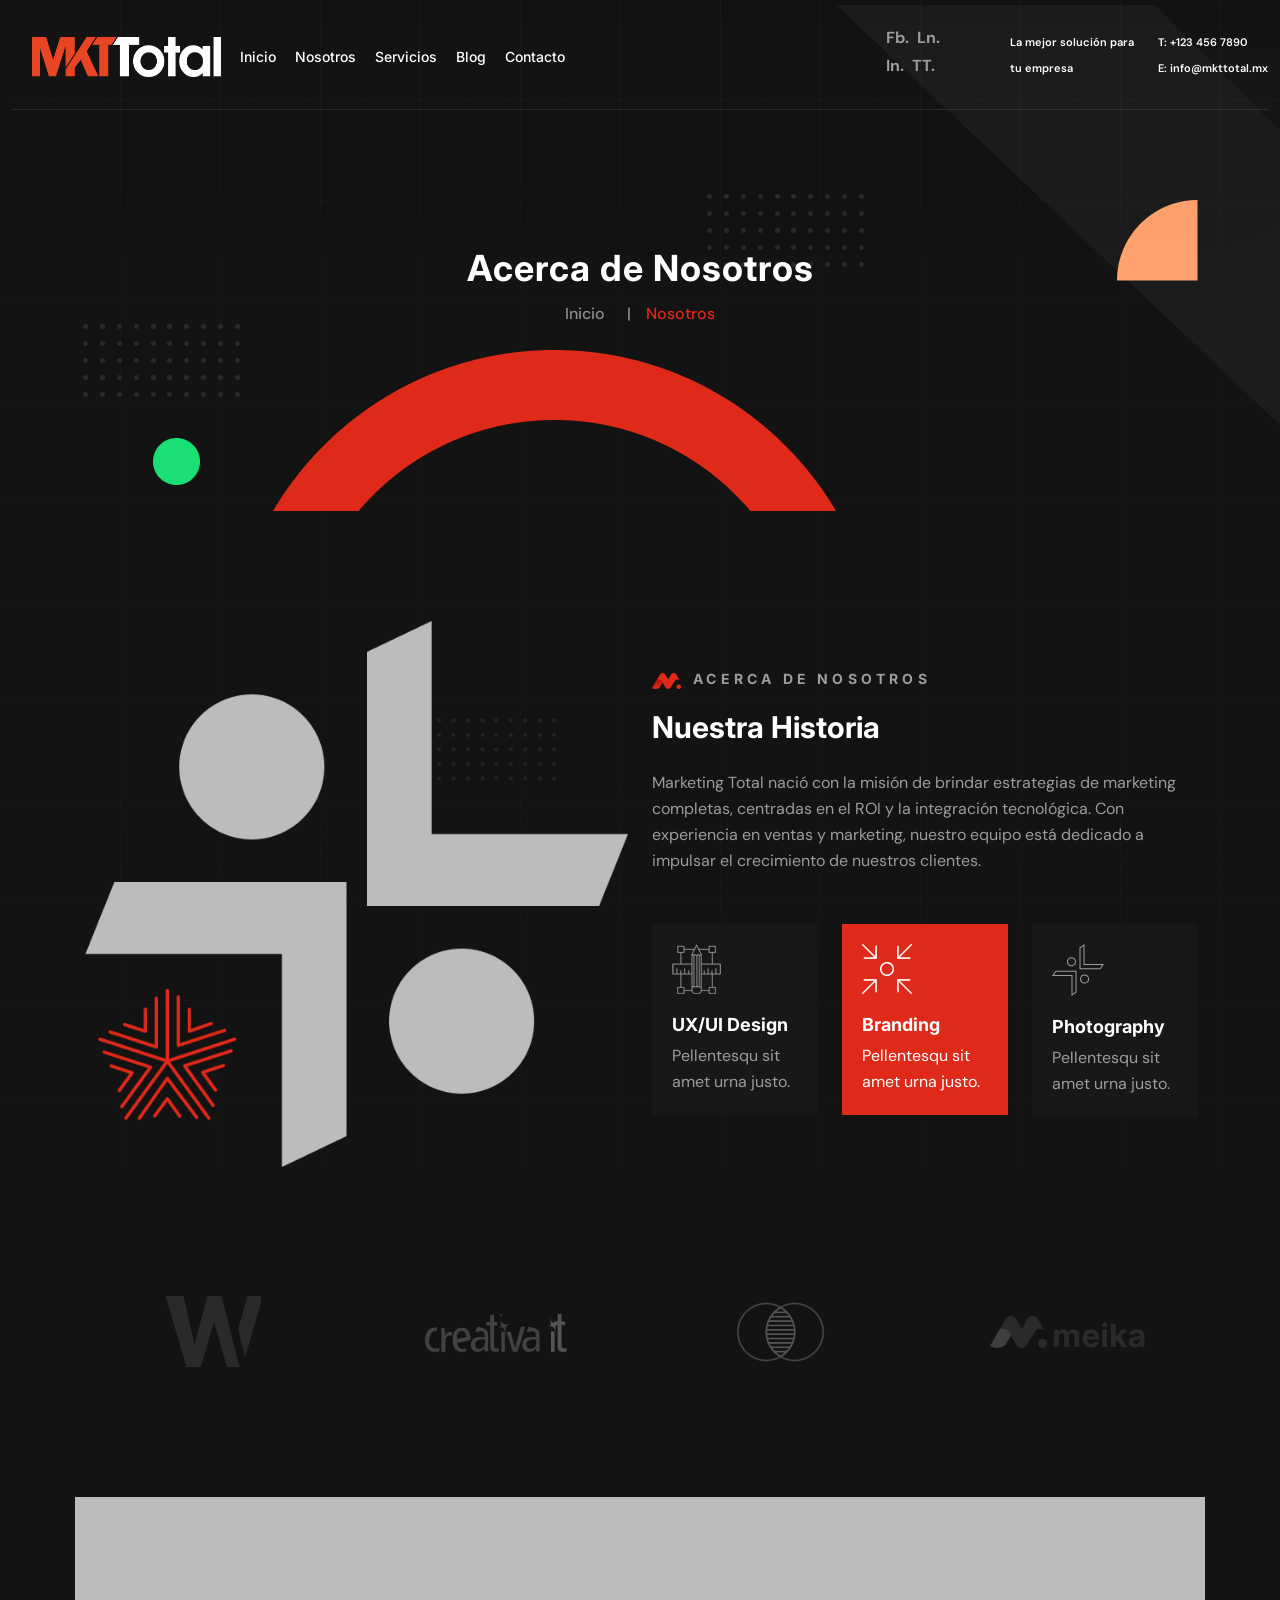
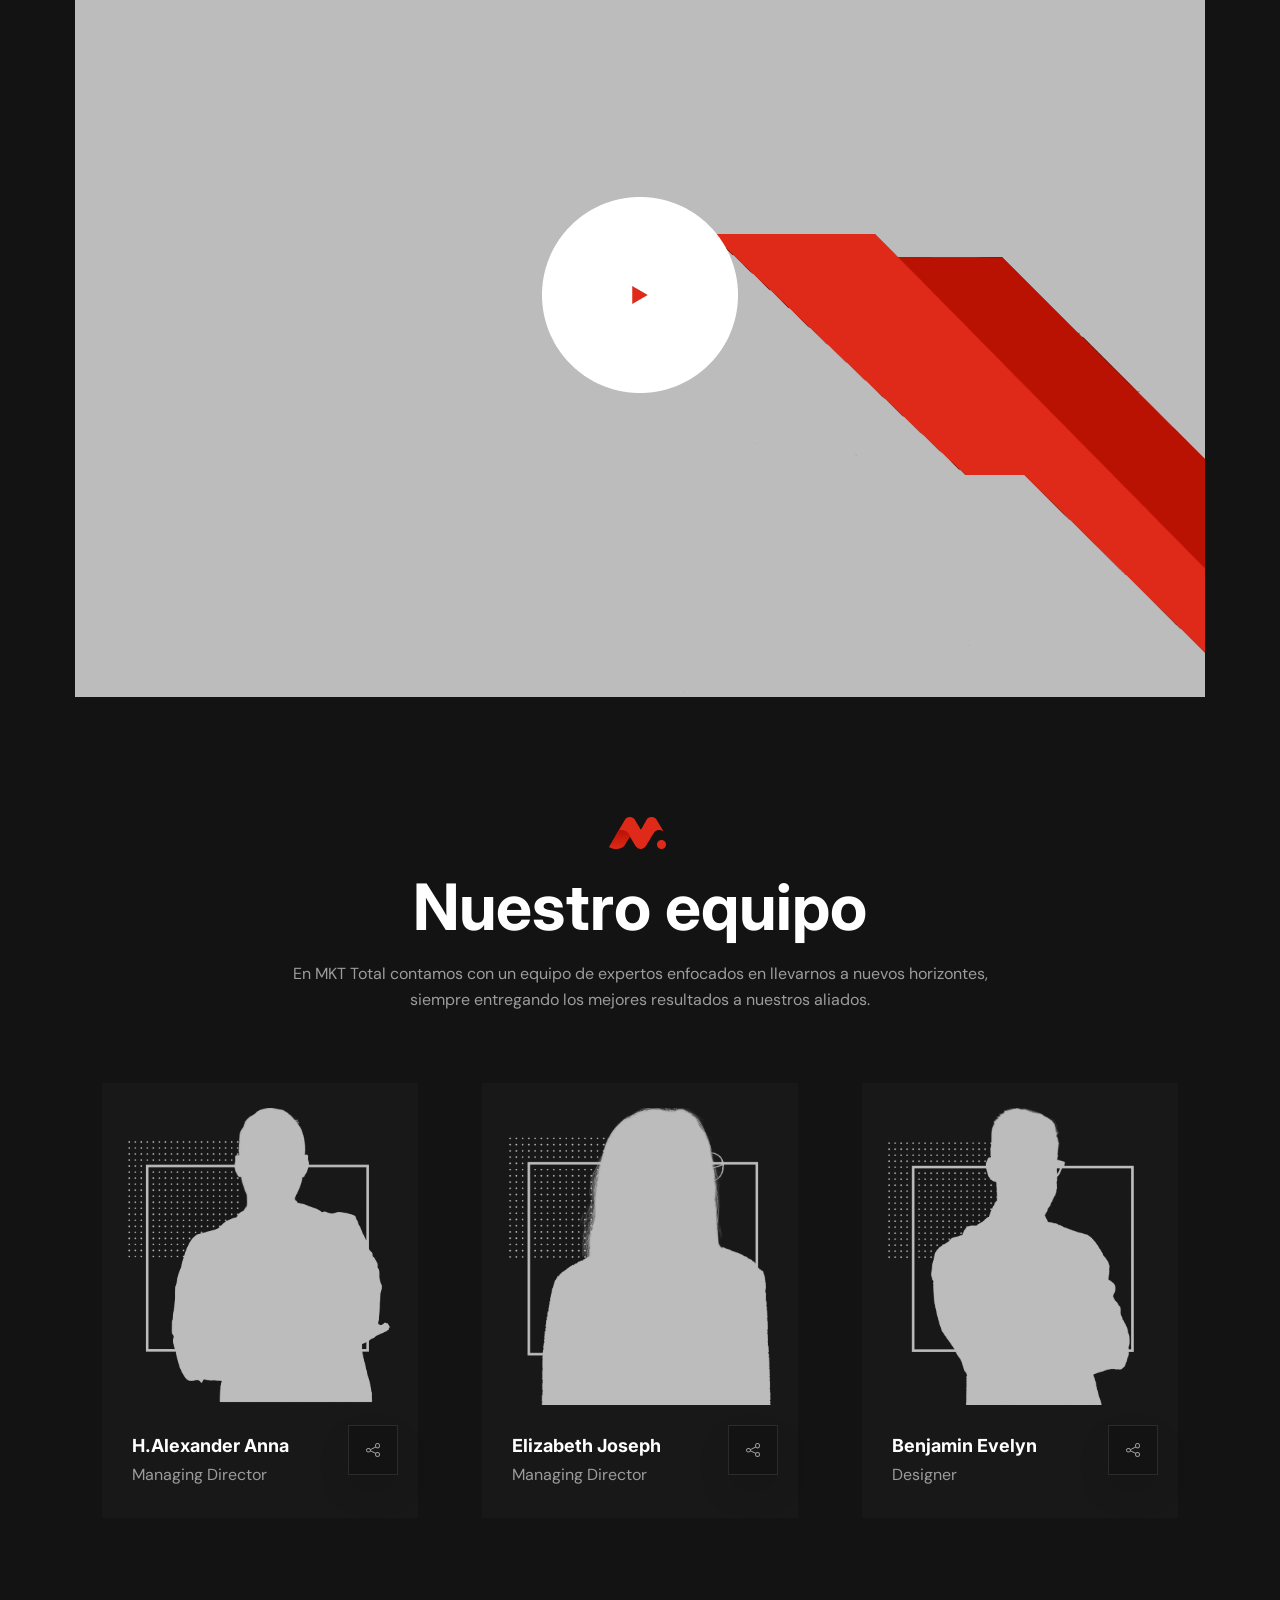
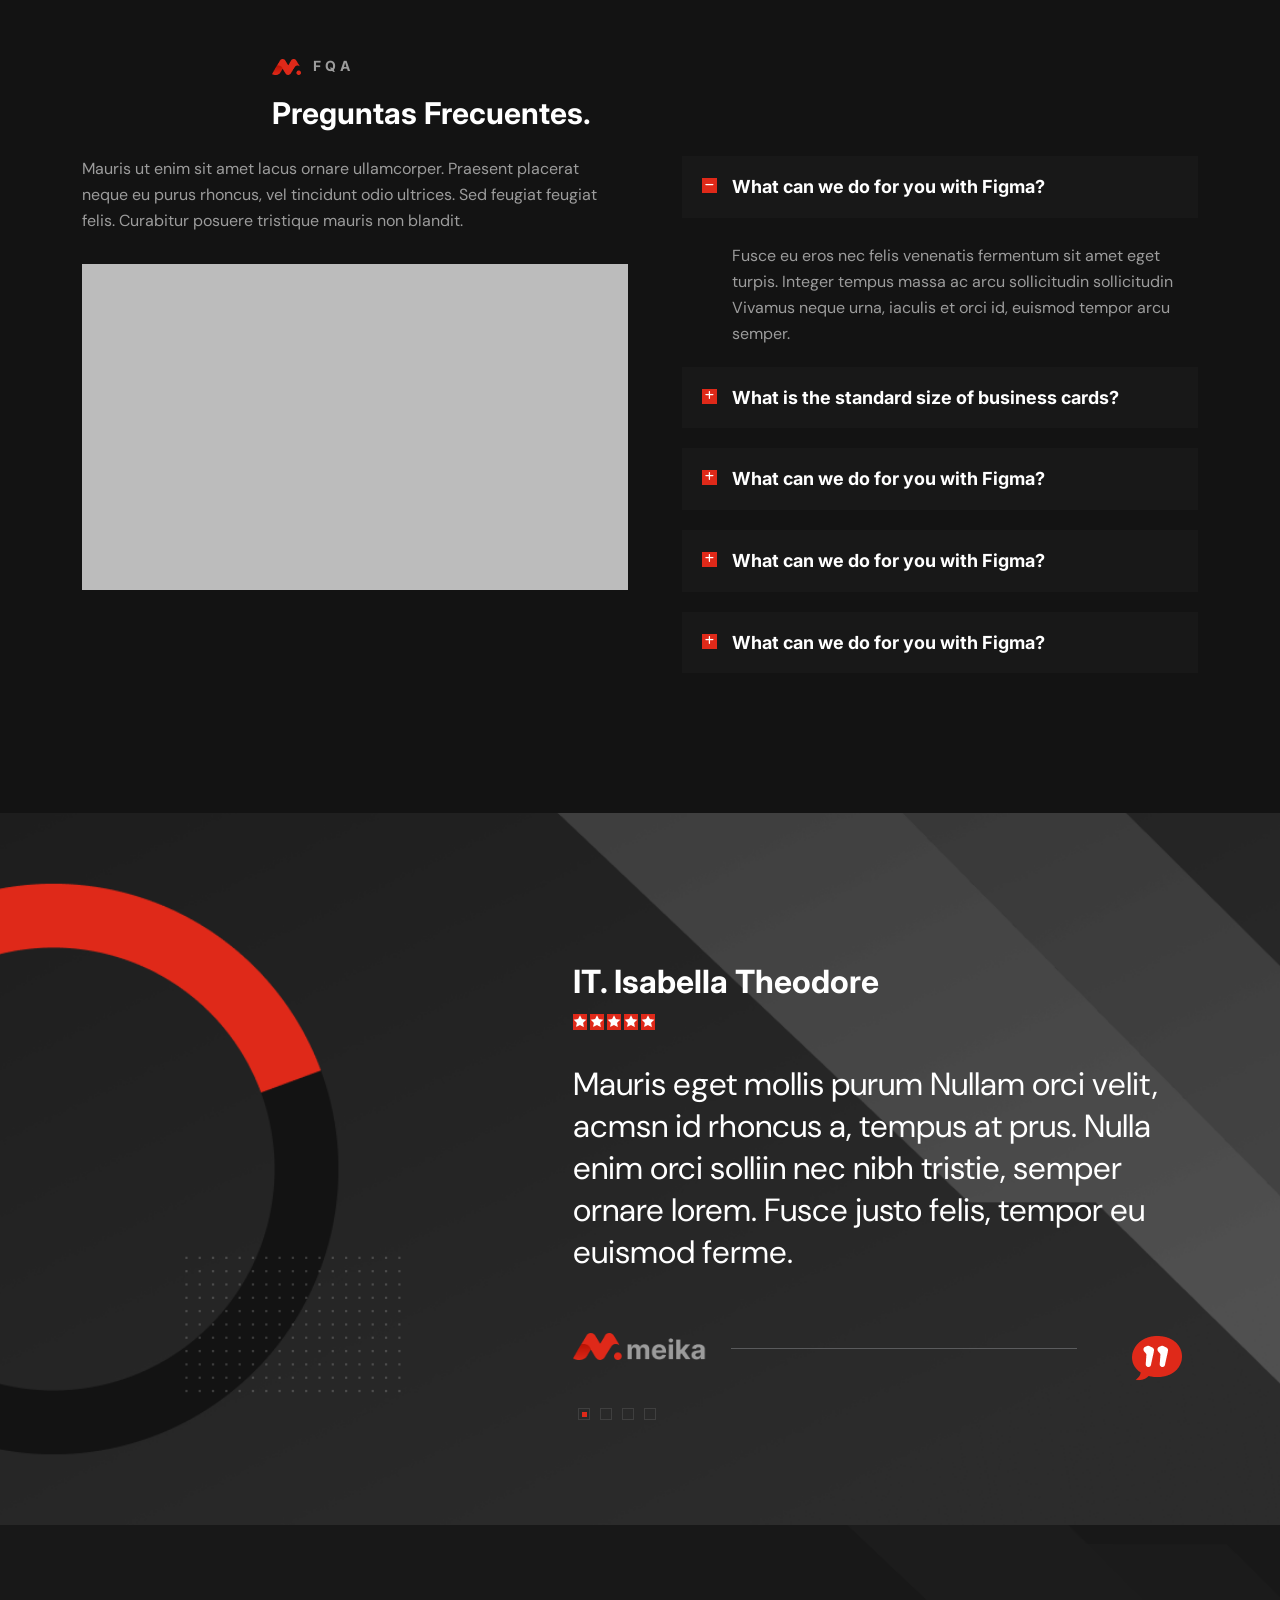
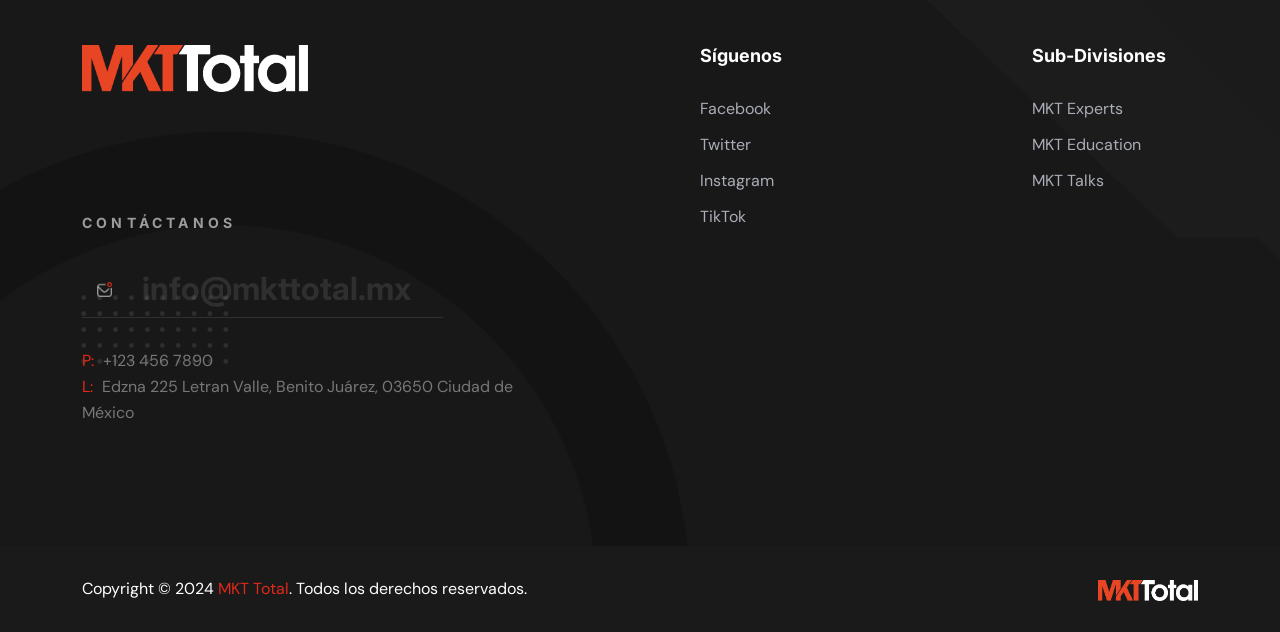
==== commit 018b7c85: "jared gei" ====
--- a/about.html
+++ b/about.html
@@ -21,6 +21,16 @@
     <link rel="stylesheet" href="css/default.css" />
     <link rel="stylesheet" href="css/style.css" />
     <link rel="stylesheet" href="css/responsive.css" />
+
+    <style>
+
+      .logoHeader{
+        width: 200px;
+        height: auto;
+        margin-left: 20px;
+      }
+
+    </style>
   </head>
   <body class="dark">
     <!-- header -->
@@ -32,11 +42,11 @@
               <div class="col-xl-2 col-lg-2">
                 <div class="logo">
                   <a href="index.html"
-                    ><img
-                      src="img/logo/V=RW.png"
+                    ><img src="img/logo/V=RW.png"
                       alt="logo"
                       width="200px"
                       height="auto"
+                      class="logoHeader"    
                   /></a>
                 </div>
               </div>
@@ -90,8 +100,8 @@
                         <div class="sc">
                           <a href="#">Fb.</a>
                           <a href="#">Ln.</a><br />
-                          <a href="#">Tw.</a>
-                          <a href="#">Be.</a>
+                          <a href="#">In.</a>
+                          <a href="#">TT.</a>
                         </div>
                       </div>
                     </li>
